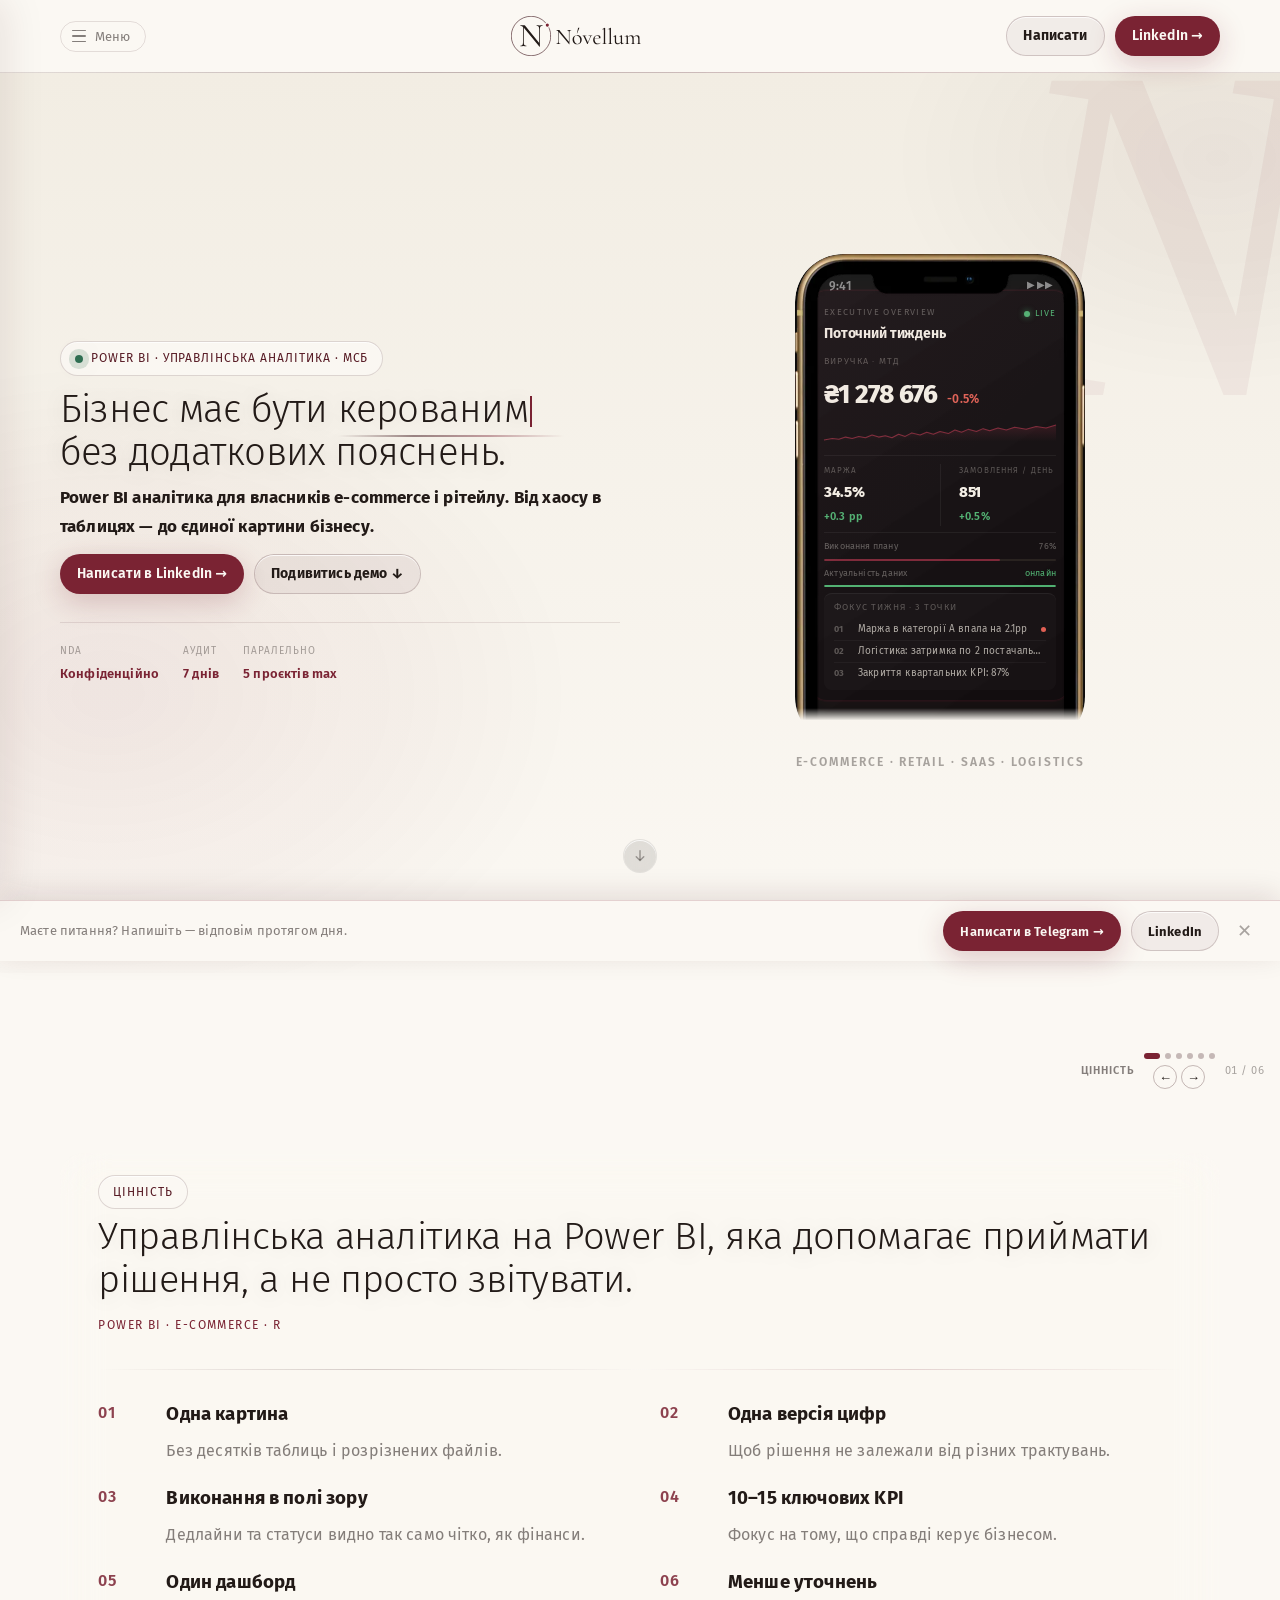
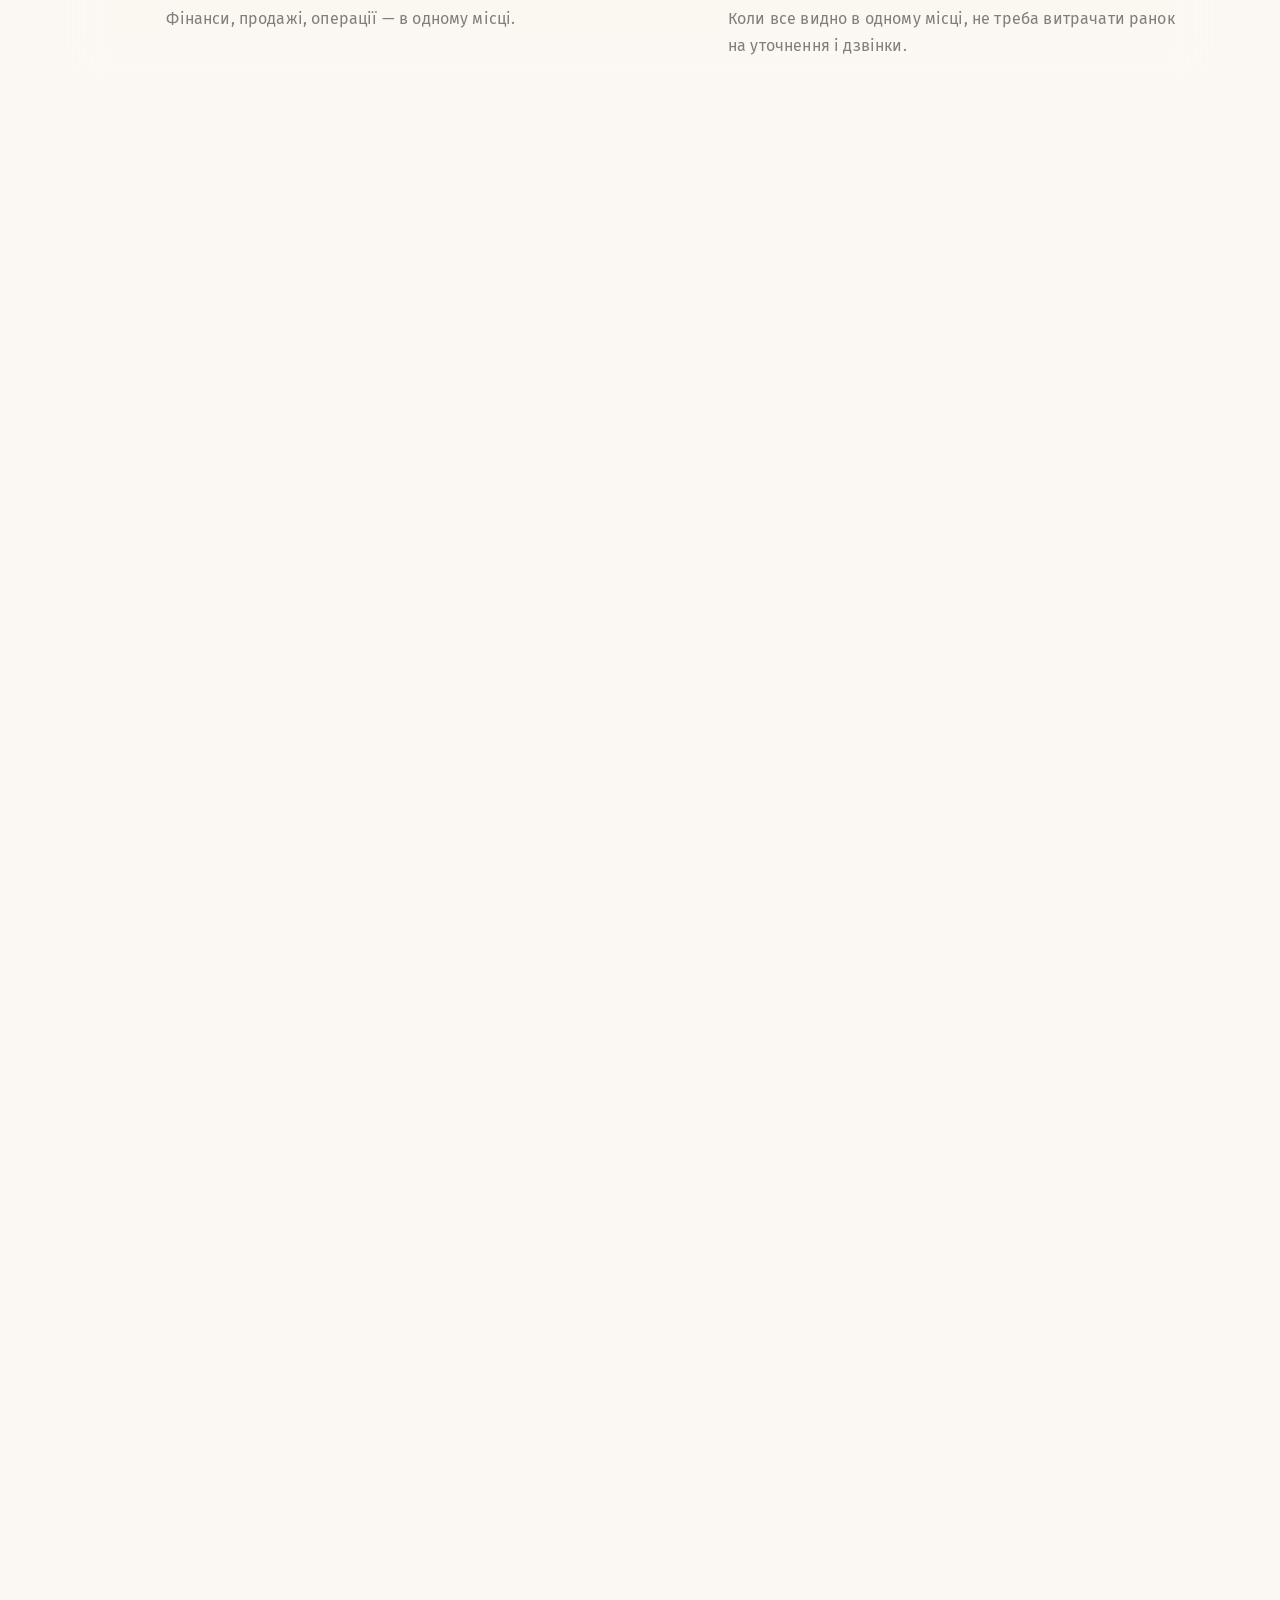
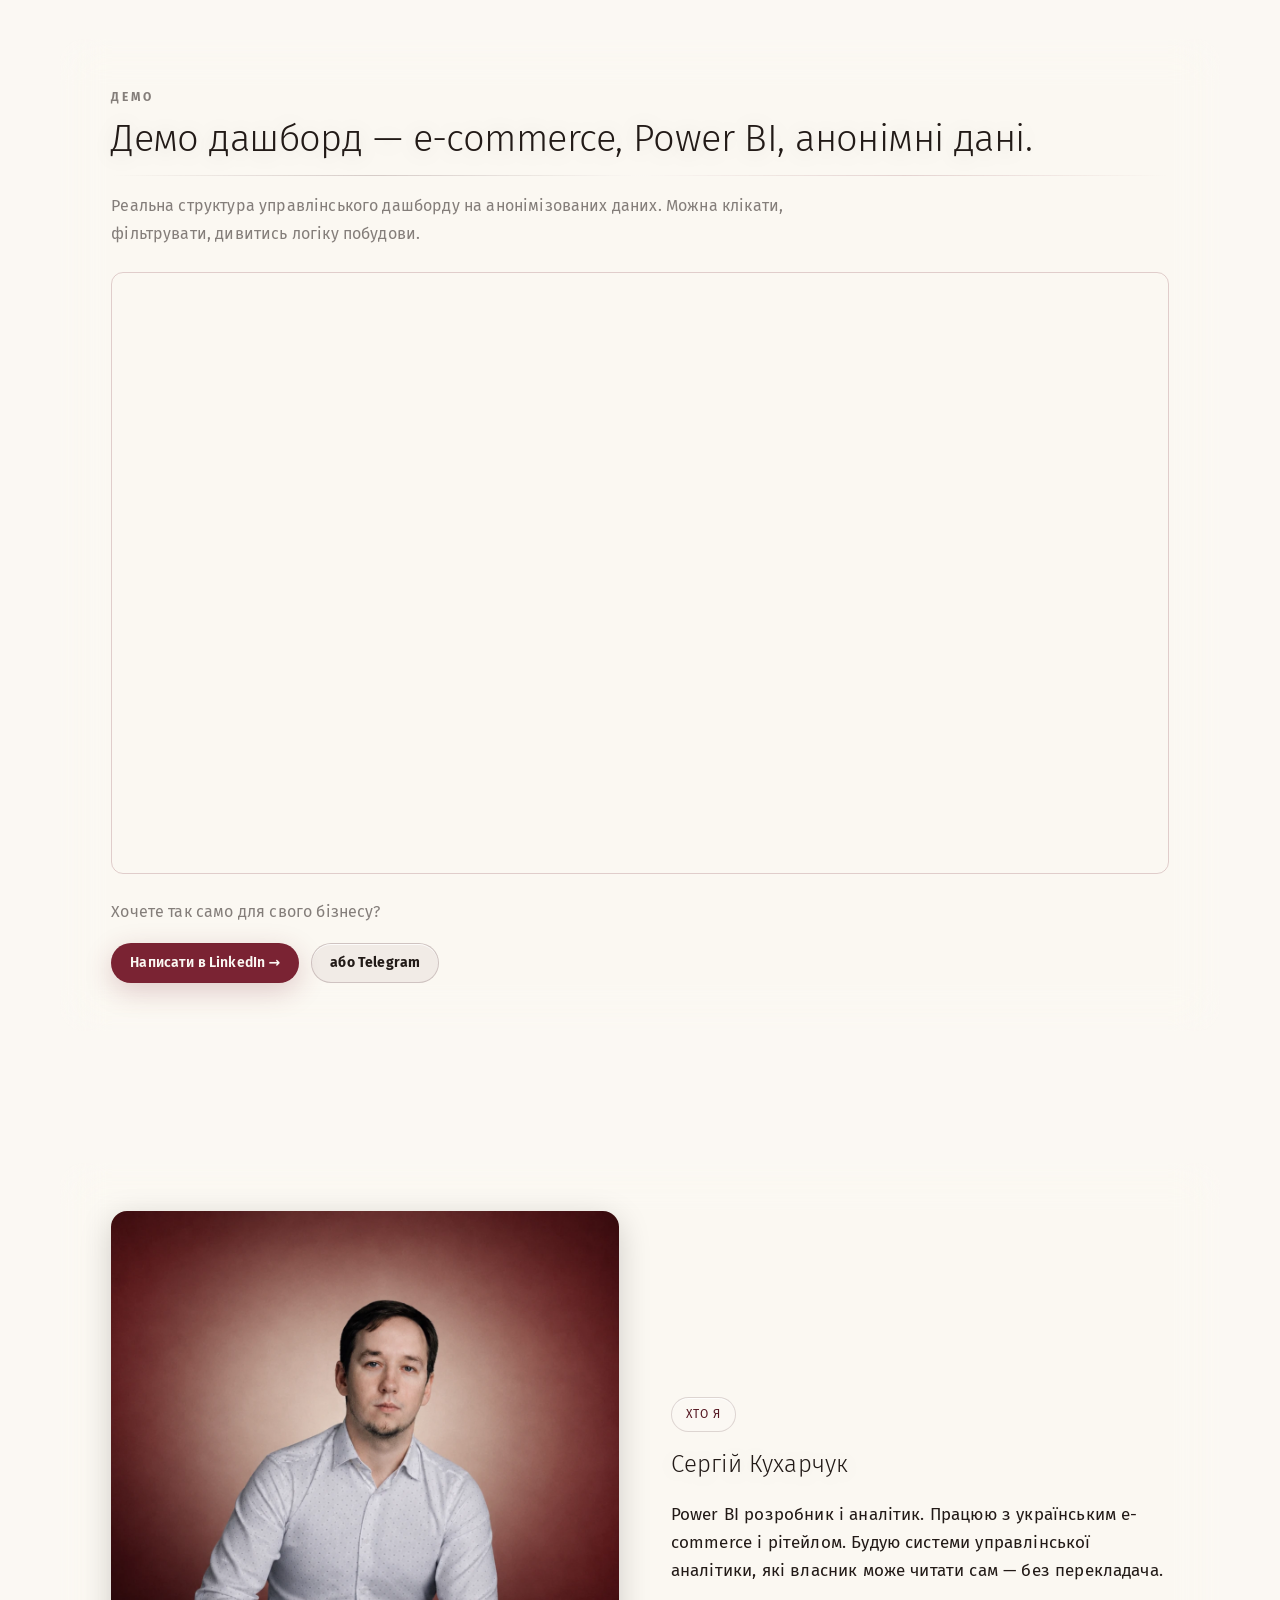
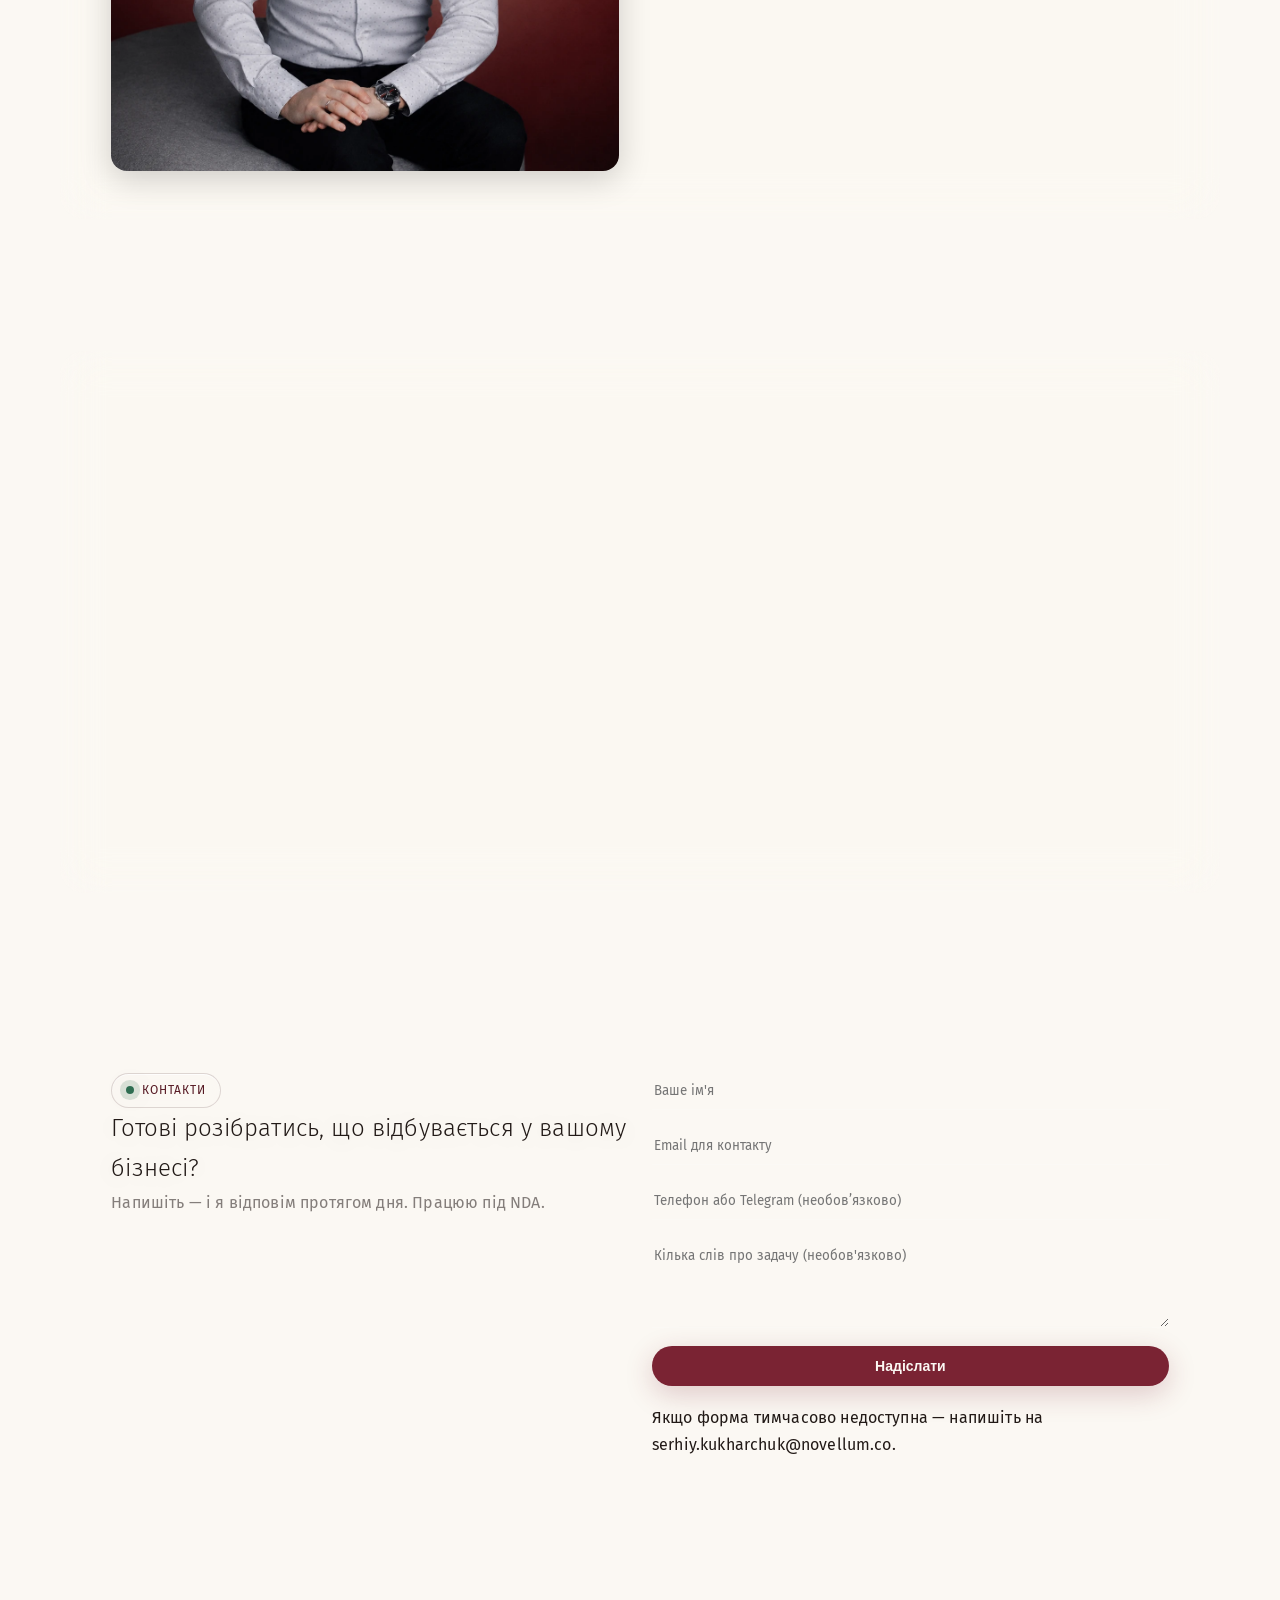
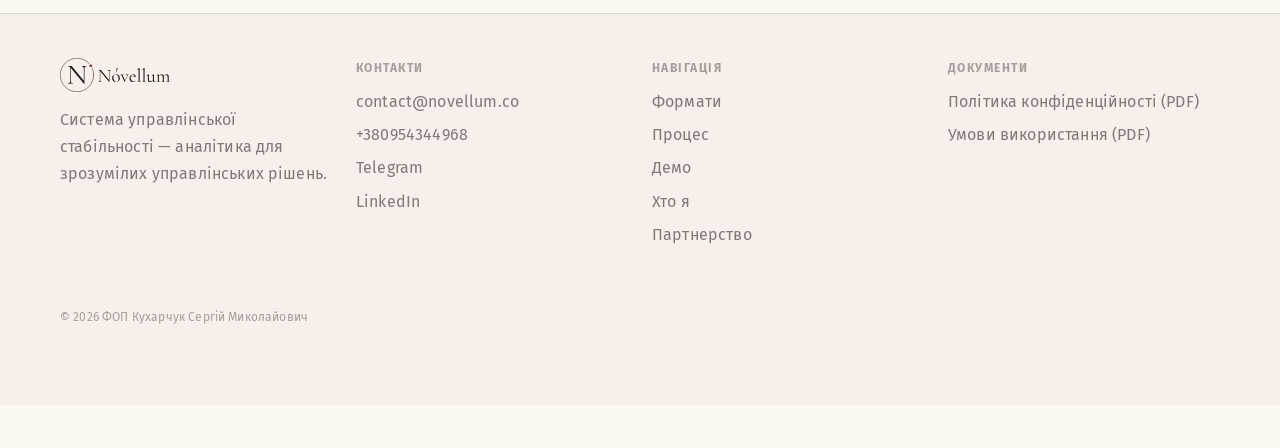
==== index.html @ 582fa17a "Merge main: resolve conflict keeping snap timer restore Co-Authored-By: Claude Sonnet 4.6 <noreply@a" ====
<!doctype html>
<html lang="uk">

<head>
  <meta charset="utf-8" />
  <script>if(location.pathname==='/index.html')location.replace('/');</script>
  <meta name="viewport" content="width=device-width, initial-scale=1" />
  <title>Nóvellum — управлінська аналітика та дашборди Power BI для власників бізнесу</title>
  <meta name="description" content="Будую систему управлінської аналітики на Power BI для власників МСБ: один дашборд, одна версія цифр, аудит за 7 днів і сервісна підтримка. Робота під NDA.">
  <meta name="keywords" content="управлінська аналітика, дашборди Power BI, бізнес-аналітика для власників, фінансова аналітика МСБ, автоматизація звітності, консолідація даних бізнесу, аудит управлінської звітності, Power BI дашборд для бізнесу, аналітика для прийняття рішень, BI для малого та середнього бізнесу">
  <meta name="robots" content="index, follow, max-image-preview:large">
  <link rel="canonical" href="https://novellum.co/">
  <meta name="theme-color" content="#FBF8F3">
  <link rel="preload" href="/assets/fonts/fira-sans-cyrillic-400.woff2" as="font" type="font/woff2" crossorigin>
  <link rel="preload" href="/assets/fonts/fira-sans-latin-400.woff2" as="font" type="font/woff2" crossorigin>
  <link rel="preload" href="/assets/fonts/fira-sans-cyrillic-600.woff2" as="font" type="font/woff2" crossorigin>
  <link rel="preload" href="/assets/fonts/fira-sans-latin-600.woff2" as="font" type="font/woff2" crossorigin>
  <link rel="preload" href="/assets/iphone.webp" as="image" type="image/webp" fetchpriority="high">
  <link rel="stylesheet" href="styles.css">
  <link rel="icon" href="assets/favicon/favicon.ico" media="(prefers-color-scheme: dark)">
  <link rel="icon" type="image/png" sizes="32x32" href="assets/favicon/favicon-32x32.png" media="(prefers-color-scheme: dark)">
  <link rel="apple-touch-icon" href="assets/favicon/apple-touch-icon.png" media="(prefers-color-scheme: dark)">
  <link rel="icon" href="assets/favicon/favicon-green.ico" media="(prefers-color-scheme: light)">
  <link rel="icon" type="image/png" sizes="32x32" href="assets/favicon/favicon-32x32-green.png" media="(prefers-color-scheme: light)">
  <link rel="apple-touch-icon" href="assets/favicon/apple-touch-icon-green.png" media="(prefers-color-scheme: light)">

  <meta property="og:title" content="Nóvellum — Від хаосу в таблицях до єдиної картини бізнесу">
  <meta property="og:description" content="Power BI дашборди для власників e-commerce і рітейлу. Аудит за 7 днів — один дашборд, одна версія цифр. Робота під NDA.">
  <meta property="og:image" content="https://novellum.co/assets/og/og-image.png">
  <meta property="og:image:width" content="1200">
  <meta property="og:image:height" content="630">
  <meta property="og:type" content="website">
  <meta property="og:url" content="https://novellum.co/">
  <meta property="og:site_name" content="Nóvellum">
  <meta property="og:locale" content="uk_UA">
  <meta name="twitter:card" content="summary_large_image">
  <meta name="twitter:title" content="Nóvellum — Від хаосу в таблицях до єдиної картини бізнесу">
  <meta name="twitter:description" content="Power BI дашборди для власників e-commerce і рітейлу. Аудит за 7 днів — один дашборд, одна версія цифр. Робота під NDA.">
  <meta name="twitter:image" content="https://novellum.co/assets/og/og-image.png">

  <script type="application/ld+json">
  {
    "@context": "https://schema.org",
    "@type": "Organization",
    "name": "Nóvellum",
    "url": "https://novellum.co/",
    "logo": "https://novellum.co/assets/logo/novellum-horizontal.svg",
    "image": "https://novellum.co/assets/og/og-image.png",
    "description": "Система управлінської аналітики на Power BI для власників МСБ: один дашборд, одна версія цифр, аудит за 7 днів і сервісна підтримка.",
    "email": "contact@novellum.co",
    "telephone": "+380954344968",
    "areaServed": "UA",
    "knowsAbout": ["Power BI", "управлінська аналітика", "бізнес-аналітика", "дашборди для бізнесу"],
    "founder": {
      "@type": "Person",
      "name": "Сергій Кухарчук",
      "sameAs": ["https://www.linkedin.com/in/serhiy-kukharchuk/"]
    },
    "contactPoint": {
      "@type": "ContactPoint",
      "contactType": "sales",
      "email": "contact@novellum.co",
      "telephone": "+380954344968",
      "availableLanguage": ["uk"]
    },
    "sameAs": [
      "https://www.linkedin.com/in/serhiy-kukharchuk/",
      "https://t.me/serhiy_novellum"
    ]
  }
  </script>
  <script type="application/ld+json">
  {
    "@context": "https://schema.org",
    "@type": "WebSite",
    "name": "Nóvellum",
    "url": "https://novellum.co/"
  }
  </script>
  <script type="application/ld+json">
  {
    "@context": "https://schema.org",
    "@type": "Service",
    "serviceType": "Управлінська аналітика та дашборди Power BI",
    "provider": {
      "@type": "Organization",
      "name": "Nóvellum",
      "url": "https://novellum.co/"
    },
    "areaServed": "UA",
    "audience": {
      "@type": "Audience",
      "audienceType": "Власники малого та середнього бізнесу"
    },
    "description": "Аудит даних за 7 днів, побудова дашборду на Power BI та сервісна підтримка управлінської аналітики."
  }
  </script>
  <script type="application/ld+json">
  {
    "@context": "https://schema.org",
    "@type": "FAQPage",
    "mainEntity": [
      {
        "@type": "Question",
        "name": "Скільки часу займає впровадження?",
        "acceptedAnswer": {
          "@type": "Answer",
          "text": "Залежить від специфіки бізнесу і складності дашборду. Аудит займає 7 днів: визначаю показники, розбираюсь у даних і формую ТЗ. Далі обговорюємо терміни індивідуально."
        }
      },
      {
        "@type": "Question",
        "name": "Які інструменти використовуєте?",
        "acceptedAnswer": {
          "@type": "Answer",
          "text": "Power BI для дашбордів. Підключаюсь до Excel/Sheets, CRM, облікові програми."
        }
      },
      {
        "@type": "Question",
        "name": "Чи потрібно платити за Power BI?",
        "acceptedAnswer": {
          "@type": "Answer",
          "text": "Є кілька варіантів ліцензій — Desktop, Pro, Premium. Підберу оптимальний під ваш сценарій, деталі на офіційній сторінці Microsoft."
        }
      },
      {
        "@type": "Question",
        "name": "Мої дані в безпеці?",
        "acceptedAnswer": {
          "@type": "Answer",
          "text": "NDA підписуємо до початку роботи. Дані не передаються третім особам."
        }
      },
      {
        "@type": "Question",
        "name": "Що якщо немає нормального обліку?",
        "acceptedAnswer": {
          "@type": "Answer",
          "text": "Починаю з аудиту того, що є. Навіть Excel — робоча основа: впорядковую, фіксую логіку і будую дашборд поверх наявних даних."
        }
      },
      {
        "@type": "Question",
        "name": "Що відбувається після здачі дашборду?",
        "acceptedAnswer": {
          "@type": "Answer",
          "text": "Переходжу в режим підтримки: стежу за якістю даних, оновлюю показники, додаю нові зрізи. Живий інструмент, не статичний звіт."
        }
      }
    ]
  }
  </script>

  <link rel="preload" href="animations.css" as="style" onload="this.onload=null;this.rel='stylesheet'">
  <noscript><link rel="stylesheet" href="animations.css"></noscript>
  <!-- Google Tag Manager — REPLACE GTM-M32PB2ML with the real container ID before going live -->
  <script>(function(w,d,s,l,i){w[l]=w[l]||[];w[l].push({'gtm.start':
  new Date().getTime(),event:'gtm.js'});var f=d.getElementsByTagName(s)[0],
  j=d.createElement(s),dl=l!='dataLayer'?'&l='+l:'';j.async=true;j.src=
  'https://www.googletagmanager.com/gtm.js?id='+i+dl;f.parentNode.insertBefore(j,f);
  })(window,document,'script','dataLayer','GTM-M32PB2ML');</script>
  <!-- End Google Tag Manager -->
  <!-- BEGIN PLERDY CODE -->
  <script type="text/javascript" defer data-plerdy_code='1'>
    var _protocol="https:"==document.location.protocol?"https://":"http://";
    _site_hash_code = "9d9e118cd5dfa635baee25aafb95c633",_suid=78066, plerdyScript=document.createElement("script");
    plerdyScript.setAttribute("defer",""),plerdyScript.dataset.plerdymainscript="plerdymainscript",
    plerdyScript.src="https://a.plerdy.com/public/js/click/main.js?v="+Math.random();
    var plerdymainscript=document.querySelector("[data-plerdymainscript='plerdymainscript']");
    plerdymainscript&&plerdymainscript.parentNode.removeChild(plerdymainscript);
    try{document.head.appendChild(plerdyScript)}catch(t){console.log(t,"unable add script tag")}
  </script>
  <!-- END PLERDY CODE -->
</head>

<body>
<!-- Google Tag Manager (noscript) -->
<noscript><iframe src="https://www.googletagmanager.com/ns.html?id=GTM-M32PB2ML"
height="0" width="0" style="display:none;visibility:hidden"></iframe></noscript>
<!-- End Google Tag Manager (noscript) -->

<!-- Sticky Telegram bar -->
<div class="sticky-tg" id="stickyTg">
  <p><span class="stq-main">Маєте питання?</span> <span class="stq-sub">Напишіть — відповім протягом дня.</span></p>
  <div class="sticky-tg-right">
    <a class="button primary sticky-tg-full" href="https://t.me/serhiy_novellum" target="_blank" rel="noopener noreferrer" style="font-size:13px;padding:9px 16px">Написати в Telegram →</a>
    <a class="button secondary sticky-tg-full" href="https://www.linkedin.com/in/serhiy-kukharchuk/" target="_blank" rel="noopener" style="font-size:13px;padding:9px 16px">LinkedIn</a>
    <a class="sticky-tg-icon" href="https://www.linkedin.com/in/serhiy-kukharchuk/" target="_blank" rel="noopener" aria-label="LinkedIn">
      <span class="btn-icon-text" aria-hidden="true">in</span>
    </a>
    <a class="sticky-tg-icon" href="https://t.me/serhiy_novellum" target="_blank" rel="noopener noreferrer" aria-label="Telegram">
      <svg class="tg-svg-icon" aria-hidden="true" viewBox="0 0 24 24" width="20" height="20" fill="none">
        <path d="M21.5 3.5L2.5 11l5.7 2.1L10 20l3.2-4.3 4.8 3.5L21.5 3.5z" stroke="currentColor" stroke-width="1.6" stroke-linejoin="round" fill="currentColor" fill-opacity="0"/>
        <path d="M8.2 13.1L18 7" stroke="currentColor" stroke-width="1.4" stroke-linecap="round"/>
      </svg>
    </a>
    <button class="sticky-tg-close" id="stickyTgClose" aria-label="Закрити">✕</button>
  </div>
</div>

<!-- Exit-intent popup -->
<div class="exit-overlay" id="exitOverlay" role="dialog" aria-modal="true">
  <div class="exit-popup">
    <button class="exit-close" id="exitClose" aria-label="Закрити">✕</button>
    <div class="pill" style="margin-bottom:4px">Почекайте хвилину</div>
    <h3 class="title-accent">Ще не готові до рішення?</h3>
    <p>Напишіть у LinkedIn — розкажіть про свій бізнес. Без зобов'язань.</p>
    <div class="nav-cta" style="flex-wrap:wrap">
      <a class="button primary" href="https://www.linkedin.com/in/serhiy-kukharchuk/" target="_blank" rel="noopener">Написати в LinkedIn</a>
      <button class="button secondary" id="exitContinue">Продовжити перегляд</button>
    </div>
  </div>
</div>

  <header>
    <div class="container nav">
      <!-- Desktop-only hamburger trigger -->
      <button class="desk-ham-trigger" id="deskHamBtn" aria-label="Відкрити навігацію" aria-expanded="false">
        <span class="desk-ham-lines"><span></span><span></span><span></span></span>
        <span class="desk-ham-label">Меню</span>
      </button>

      <a class="logo" href="/">
        <img class="logo-horizontal" src="assets/logo/novellum-horizontal.svg" alt="Nóvellum" width="130" height="40" />
        <img class="logo-mark" src="assets/logo/novellum-mark.svg" alt="Nóvellum" width="40" height="40" />
      </a>

      <nav class="nav-links" aria-label="Навігація">
        <a href="#value">Цінність</a>
        <a href="#formats">Формати</a>
        <a href="#process">Процес</a>
        <a href="#demo">Демо</a>
        <a href="#author">Хто я</a>
        <a href="partners.html">Партнерство</a>
        <a href="#contact">Контакти</a>
      </nav>

      <div class="nav-cta">
        <a class="button secondary button--anim" href="#contact">Написати</a>
        <a class="button primary" href="https://www.linkedin.com/in/serhiy-kukharchuk/" target="_blank" rel="noopener">LinkedIn →</a>
      </div>
      <button class="hamburger" id="hamburgerBtn" aria-label="Відкрити меню" aria-expanded="false">
        <span></span><span></span><span></span>
      </button>
    </div>
  </header>

  <!-- Desktop side nav drawer (desktop only) -->
  <div class="desk-nav-drawer" id="deskNavDrawer" aria-hidden="true" aria-label="Навігація">
    <div class="desk-nav-head">
      <a href="/" class="desk-nav-logo" onclick="document.getElementById('deskNavDrawer').classList.remove('open');document.getElementById('deskNavBackdrop').classList.remove('visible')">
        <img src="assets/logo/novellum-mark.svg" alt="Nóvellum" width="32" height="32" />
      </a>
      <button class="desk-nav-close" id="deskNavClose" aria-label="Закрити меню">✕</button>
    </div>
    <nav class="desk-nav-links">
      <a href="#value">
        <span class="desk-nav-icon" aria-hidden="true"><svg width="15" height="15" viewBox="0 0 15 15" fill="none"><rect x="1" y="8" width="3" height="6" rx=".6" fill="currentColor"/><rect x="6" y="5" width="3" height="9" rx=".6" fill="currentColor"/><rect x="11" y="2" width="3" height="12" rx=".6" fill="currentColor"/></svg></span>
        Цінність
      </a>
      <a href="#formats">
        <span class="desk-nav-icon" aria-hidden="true"><svg width="15" height="15" viewBox="0 0 15 15" fill="none" stroke="currentColor" stroke-width="1.4"><rect x="1.5" y="3.5" width="12" height="8" rx="1.5"/><line x1="1.5" y1="6.5" x2="13.5" y2="6.5"/></svg></span>
        Формати
      </a>
      <a href="#process">
        <span class="desk-nav-icon" aria-hidden="true"><svg width="15" height="15" viewBox="0 0 15 15" fill="none" stroke="currentColor" stroke-width="1.4" stroke-linecap="round"><line x1="2" y1="4" x2="10" y2="4"/><polyline points="7,1.5 10,4 7,6.5"/><line x1="5" y1="11" x2="13" y2="11"/><polyline points="10,8.5 13,11 10,13.5"/></svg></span>
        Процес
      </a>
      <a href="#demo">
        <span class="desk-nav-icon" aria-hidden="true"><svg width="15" height="15" viewBox="0 0 15 15" fill="none" stroke="currentColor" stroke-width="1.4"><circle cx="7.5" cy="7.5" r="5.5"/><polygon points="6,5.5 11,7.5 6,9.5" fill="currentColor" stroke="none"/></svg></span>
        Демо
      </a>
      <a href="#author">
        <span class="desk-nav-icon" aria-hidden="true"><svg width="15" height="15" viewBox="0 0 15 15" fill="none" stroke="currentColor" stroke-width="1.4" stroke-linecap="round"><circle cx="7.5" cy="5.5" r="2.5"/><path d="M2 13.5c0-3.038 2.462-5.5 5.5-5.5s5.5 2.462 5.5 5.5"/></svg></span>
        Хто я
      </a>
      <a href="partners.html">
        <span class="desk-nav-icon" aria-hidden="true"><svg width="15" height="15" viewBox="0 0 15 15" fill="none" stroke="currentColor" stroke-width="1.4"><circle cx="4.5" cy="7.5" r="3.5"/><circle cx="10.5" cy="7.5" r="3.5"/></svg></span>
        Партнерство
      </a>
      <a href="#contact">
        <span class="desk-nav-icon" aria-hidden="true"><svg width="15" height="15" viewBox="0 0 15 15" fill="none" stroke="currentColor" stroke-width="1.4"><rect x="1.5" y="3.5" width="12" height="8" rx="1.5"/><polyline points="1.5,4.5 7.5,9 13.5,4.5"/></svg></span>
        Контакти
      </a>
    </nav>
    <div class="desk-nav-footer">
      <a class="button primary" href="https://www.linkedin.com/in/serhiy-kukharchuk/" target="_blank" rel="noopener">Написати в LinkedIn →</a>
      <a class="button secondary" href="https://t.me/serhiy_novellum" target="_blank" rel="noopener">Telegram</a>
    </div>
  </div>
  <div class="desk-nav-backdrop" id="deskNavBackdrop"></div>

  <nav class="mobile-nav" id="mobileNav" aria-label="Мобільна навігація">
    <button class="mobile-nav-close" id="mobileNavClose" aria-label="Закрити меню">✕</button>
    <a href="#value">Цінність</a>
    <a href="#formats">Формати</a>
    <a href="#process">Процес</a>
    <a href="#demo">Демо</a>
    <a href="#author">Хто я</a>
    <a href="partners.html">Партнерство</a>
    <a href="#contact">Контакти</a>
    <a class="button primary mobile-nav-tg" href="https://www.linkedin.com/in/serhiy-kukharchuk/" target="_blank" rel="noopener noreferrer">Написати в LinkedIn</a>
  </nav>

  <main>
    <section class="hero" id="top">
      <div class="hero-deco-n" aria-hidden="true">N</div>
      <div class="container hero-grid">
        <div class="hero-content" style="position:relative;z-index:1">
          <div class="pill"><span class="dot"></span>Power BI · Управлінська аналітика · МСБ</div>

          <h1 class="title-accent">
            Бізнес має бути <span class="tw-wrap"><span class="accent-word typewriter-word">зрозумілим</span><span class="tw-cursor" aria-hidden="true"></span></span><br> без додаткових пояснень.
          </h1>

          <div class="hero-subtitle">
            Power BI аналітика для власників e-commerce і рітейлу. Від хаосу в таблицях — до єдиної картини бізнесу.
          </div>

          <div class="nav-cta hero-cta">
            <a class="button primary hero-btn-linkedin" href="https://www.linkedin.com/in/serhiy-kukharchuk/" target="_blank" rel="noopener">
              <span class="btn-label">Написати в LinkedIn →</span>
            </a>
            <a class="button secondary button--anim" href="#demo">Подивитись демо ↓</a>
          </div>

          <div class="hero-trust-strip">
            <div class="hero-trust-item"><span>NDA</span><span>Конфіденційно</span></div>
            <div class="hero-trust-item"><span>Аудит</span><span>7 днів</span></div>
            <div class="hero-trust-item"><span>Паралельно</span><span>5 проєктів max</span></div>
          </div>
        </div>

        <div class="hero-visual" style="position:relative;z-index:1">
          <div class="phone-v-wrap">
            <div class="phone-v-frame">
              <img class="phone-v-shell" src="/assets/iphone.webp" alt="" fetchpriority="high" width="580" height="984" />
              <div class="phone-v-statusbar"><span>9:41</span><span style="display:flex;gap:4px;align-items:center;font-size:10px">▶ ▶▶</span></div>
              <!-- mobile-only: notification cards inside phone -->
              <div class="notif-shade" aria-hidden="true">
                <div class="notif-card">
                  <span class="notif-icon">📊</span>
                  <div>
                    <div class="notif-title">Виручка ↑ +12.4%</div>
                    <div class="notif-sub">₴1&nbsp;284&nbsp;560 · від плану</div>
                  </div>
                </div>
                <div class="notif-card">
                  <span class="notif-icon">✅</span>
                  <div>
                    <div class="notif-title">План перевиконано</div>
                    <div class="notif-sub">+4% цього тижня</div>
                  </div>
                </div>
                <div class="notif-card notif-card--warn">
                  <span class="notif-icon">⚠️</span>
                  <div>
                    <div class="notif-title">Маржа знизилась</div>
                    <div class="notif-sub">−1.2 pp · потребує уваги</div>
                  </div>
                </div>
              </div>
          <div class="live-dash" aria-label="Live dashboard preview">
            <div class="live-dash-header">
              <div>
                <div class="live-dash-eyebrow">Executive overview</div>
                <div class="live-dash-subtitle">Поточний тиждень</div>
              </div>
              <div class="live-live-badge"><span class="live-dot"></span>LIVE</div>
            </div>

            <div class="live-rev-label">ВИРУЧКА · МТД</div>
            <div class="live-rev-row">
              <div class="live-rev-val" id="dash-revenue">₴1&nbsp;284&nbsp;560</div>
              <div class="live-rev-delta" id="dash-rev-delta">+12.4%</div>
            </div>
            <svg class="live-sparkline" viewBox="0 0 280 34" preserveAspectRatio="none" fill="none" aria-hidden="true">
              <defs>
                <linearGradient id="spark-grad" x1="0" y1="0" x2="0" y2="1">
                  <stop offset="0%" stop-color="#7A2333" stop-opacity=".3"/>
                  <stop offset="100%" stop-color="#7A2333" stop-opacity="0"/>
                </linearGradient>
              </defs>
              <path d="M0 24 L10 22 L18 23 L26 20 L34 22 L42 19 L50 21 L58 17 L66 20 L74 18 L82 21 L90 16 L98 19 L106 14 L116 17 L124 13 L132 16 L140 12 L150 15 L158 10 L166 13 L174 9 L184 12 L192 8 L200 11 L210 7 L220 10 L230 6 L244 9 L256 5 L268 7 L280 3" stroke="#7A2333" stroke-width="1.5" fill="none" stroke-linejoin="round"/>
              <path d="M0 24 L10 22 L18 23 L26 20 L34 22 L42 19 L50 21 L58 17 L66 20 L74 18 L82 21 L90 16 L98 19 L106 14 L116 17 L124 13 L132 16 L140 12 L150 15 L158 10 L166 13 L174 9 L184 12 L192 8 L200 11 L210 7 L220 10 L230 6 L244 9 L256 5 L268 7 L280 3 L280 26 L0 26 Z" fill="url(#spark-grad)"/>
            </svg>

            <div class="live-metrics-row">
              <div class="live-metric-col">
                <div class="live-metric-label">МАРЖА</div>
                <div class="live-metric-val" id="dash-margin">34.2%</div>
                <div class="live-metric-delta live-delta-pos" id="dash-margin-delta">+1.2 pp</div>
              </div>
              <div class="live-metric-col">
                <div class="live-metric-label">ЗАМОВЛЕННЯ / ДЕНЬ</div>
                <div class="live-metric-val" id="dash-orders">847</div>
                <div class="live-metric-delta live-delta-neg" id="dash-orders-delta">−3.1%</div>
              </div>
            </div>

            <div class="live-bars">
              <div class="live-bar-row">
                <div class="live-bar-row-labels">
                  <span>Виконання плану</span>
                  <span id="dash-plan-pct">76%</span>
                </div>
                <div class="live-bar-track"><div class="live-bar-fill" id="dash-plan-bar" style="width:76%"></div></div>
              </div>
              <div class="live-bar-row">
                <div class="live-bar-row-labels">
                  <span>Актуальність даних</span>
                  <span style="color:#4caf6e">онлайн</span>
                </div>
                <div class="live-bar-track"><div class="live-bar-fill" style="width:100%;background:#4caf6e"></div></div>
              </div>
            </div>

            <div class="live-focus">
              <div class="live-focus-header">ФОКУС ТИЖНЯ · 3 ТОЧКИ</div>
              <div class="live-focus-item">
                <span class="live-focus-num">01</span>
                <span>Маржа в категорії A впала на 2.1pp</span>
                <span class="live-focus-alert"></span>
              </div>
              <div class="live-focus-item">
                <span class="live-focus-num">02</span>
                <span>Логістика: затримка по 2 постачальниках</span>
              </div>
              <div class="live-focus-item">
                <span class="live-focus-num">03</span>
                <span>Закриття квартальних KPI: 87%</span>
              </div>
            </div>
          </div>
            </div><!-- /phone-v-frame -->
            <div class="phone-v-fade"></div>
          </div><!-- /phone-v-wrap -->

          <div class="hero-industries reveal" aria-hidden="false">E-COMMERCE · RETAIL · SAAS · LOGISTICS</div>
        </div>
      </div>

      <a class="hero-scroll" href="#hscrollOuter" aria-label="Прокрутити нижче">
        <svg width="18" height="18" viewBox="0 0 24 24" fill="none" aria-hidden="true">
          <path d="M12 5v12" stroke="currentColor" stroke-width="2" stroke-linecap="round"/>
          <path d="M7 13l5 5 5-5" stroke="currentColor" stroke-width="2" stroke-linecap="round" stroke-linejoin="round"/>
        </svg>
      </a>
    </section>

    <!-- СЕКЦІЯ: Для кого це — додано -->
    <!-- ═══ Horizontal scroll chapter (desktop) · vertical snap (mobile) ═══ -->
    <div class="hscroll-outer" id="hscrollOuter">
      <div class="hscroll-sticky" id="hscrollSticky">

        <div class="hscroll-ui" aria-hidden="true">
          <div class="hscroll-row-top">
            <span class="hscroll-label" id="hscrollLabel">Цінність</span>
            <div class="hscroll-dots-col">
              <div class="hscroll-dots" id="hscrollDots"></div>
              <div class="hscroll-arrows">
                <button class="hscroll-arrow" id="hscrollPrev" aria-label="Попередня секція">←</button>
                <button class="hscroll-arrow" id="hscrollNext" aria-label="Наступна секція">→</button>
              </div>
            </div>
            <span class="hscroll-counter"><span id="hscrollCurr">01</span> / <span id="hscrollTot">08</span></span>
          </div>
        </div>
        <div class="hscroll-progress"><div class="hscroll-progress-fill" id="hscrollFill"></div></div>
        <div class="hscroll-hint" id="hscrollHint">scroll →</div>

        <div class="hscroll-track" id="hscrollTrack">

          <div class="hscroll-slide" id="hslide-value">
            <section id="value" class="divider">
              <div class="container glass-panel">
        <div class="section-title reveal">
          <div>
            <div class="pill">Цінність</div>
            <h2 class="title-accent">Управлінська аналітика на Power BI, яка допомагає приймати рішення, а не просто звітувати.</h2>
            <p class="section-typewriter" data-typewriter='["Power BI · E-commerce · Retail", "Sheets · PostgreSQL · 1С · CRM", "Будь-яке джерело даних"]'>Power BI · E-commerce · Retail</p>

            <div class="icon-badges" aria-label="Фокус напрямів">
              <div class="icon-pill" title="Фінанси" aria-label="Фінанси"><span>₴</span></div>
              <div class="icon-pill" title="Операції" aria-label="Операції"><span>⚙</span></div>
              <div class="icon-pill" title="Ризики" aria-label="Ризики"><span>!</span></div>
            </div>
          </div>

          <p>Збираю дані так, щоб картина бізнесу була зрозуміла з першого погляду — без підготовки і пояснень.</p>
        </div>

        <div class="narrative-list" style="margin-top:8px">
          <div class="narrative-item reveal">
            <span class="narrative-num">01</span>
            <div>
              <h3>Одна картина</h3>
              <p>Без десятків таблиць і розрізнених файлів.</p>
            </div>
          </div>
          <div class="narrative-item reveal">
            <span class="narrative-num">02</span>
            <div>
              <h3>Одна версія цифр</h3>
              <p>Щоб рішення не залежали від різних трактувань.</p>
            </div>
          </div>
          <div class="narrative-item reveal">
            <span class="narrative-num">03</span>
            <div>
              <h3>Виконання в полі зору</h3>
              <p>Дедлайни та статуси видно так само чітко, як фінанси.</p>
            </div>
          </div>
          <div class="narrative-item reveal">
            <span class="narrative-num">04</span>
            <div>
              <h3>10–15 ключових KPI</h3>
              <p>Фокус на тому, що справді керує бізнесом.</p>
            </div>
          </div>
          <div class="narrative-item reveal">
            <span class="narrative-num">05</span>
            <div>
              <h3>Один дашборд</h3>
              <p>Фінанси, продажі, операції — в одному місці.</p>
            </div>
          </div>
          <div class="narrative-item reveal" style="border-bottom:none">
            <span class="narrative-num">06</span>
            <div>
              <h3>Менше уточнень</h3>
              <p>Коли все видно в одному місці, не треба витрачати ранок на уточнення і дзвінки.</p>
            </div>
          </div>
        </div>
      </div>
    </section>

          </div><!-- /hslide-value -->

          <div class="hscroll-slide" id="hslide-for-whom">
            <section id="for-whom" class="divider">
              <div class="container glass-panel">
                <p class="section-eyebrow reveal">Мій клієнт</p>
                <h2 class="title-accent reveal">Впізнаєте себе?</h2>
                <div class="for-whom-content reveal">
                  <p>
                    Є 1С або ERP, є Excel, є CRM. Але немає системи яка показує
                    реальну картину вчасно. Маржа по категоріях невідома. План
                    порівнюють з фактом в кінці місяця. Цифри в різних відділів різні.
                    Понеділок починається з дзвінків і уточнень.
                  </p>
                </div>
                <div class="snapshot-grid reveal" style="margin-top:28px;grid-template-columns:repeat(3,1fr)">
                  <div class="snap-card">
                    <b>Не зрозуміло які KPI важливі</b>
                    <div class="accent"><i></i>вимірюють все підряд</div>
                    <small>Немає розуміння які показники справді керують бізнесом.</small>
                  </div>
                  <div class="snap-card">
                    <b>Облік хаотичний</b>
                    <div class="accent"><i></i>зведення займає дні</div>
                    <small>Дані в різних місцях — Excel, CRM, 1С, чати.</small>
                  </div>
                  <div class="snap-card">
                    <b>Немає часу розбиратись</b>
                    <div class="accent"><i></i>аналітика відкладається</div>
                    <small>Все горить. Кращі часи не настають.</small>
                  </div>
                  <div class="snap-card">
                    <b>Фрілансер зробив і зник</b>
                    <div class="accent"><i></i>дашборд застарів</div>
                    <small>Ніхто не підтримує — використовувати страшно.</small>
                  </div>
                  <div class="snap-card">
                    <b>IT і бізнес говорять різними мовами</b>
                    <div class="accent"><i></i>задачу важко сформулювати</div>
                    <small>IT не розуміє бізнес-логіку. Бізнес не може описати технічно.</small>
                  </div>
                  <div class="snap-card">
                    <b>Страх що не будуть використовувати</b>
                    <div class="accent"><i></i>гроші витрачені даремно</div>
                    <small>Зроблять — а команда повернеться до Excel.</small>
                  </div>
                </div>
              </div>
            </section>
          </div>


          <div class="hscroll-slide" id="hslide-social-proof">
    <section id="social-proof" class="divider">
      <div class="container glass-panel">
        <div class="card lift reveal" style="max-width:800px;margin:0 auto;padding:36px 48px">
          <div style="display:flex;align-items:center;gap:12px;margin-bottom:20px;flex-wrap:wrap">
            <div class="pill">Анонімний кейс</div>
            <span style="font-size:12px;color:var(--text-soft);letter-spacing:.04em">E-commerce · товари для дому · NDA</span>
          </div>
          <p style="font-size:1.05rem;line-height:1.75;color:var(--text)">
            Фінанси, продажі і склад велись в різних таблицях. Повну картину бізнесу тримав у голові тільки власник — команда щотижня зверталась до нього за цифрами.
          </p>
          <p style="margin-top:12px;color:var(--text-muted);font-size:.95rem;line-height:1.7">
            Побудував єдиний дашборд на Power BI з автоматичним оновленням даних з усіх джерел. Тепер картина бізнесу — у дашборді, а не в голові.
          </p>
          <div class="case-results" style="margin-top:24px;display:grid;grid-template-columns:repeat(3,1fr);gap:16px">
            <div class="case-result-item">
              <div class="case-result-num">01</div>
              <div class="case-result-title">Менше дзвінків</div>
              <p class="case-result-desc">З 8–10 запитань на тиждень до 1–2. Команда знайшла де шукати — без власника.</p>
              <p class="case-result-desc-short">Команда шукає самостійно</p>
            </div>
            <div class="case-result-item">
              <div class="case-result-num">02</div>
              <div class="case-result-title">Менше вузьких місць</div>
              <p class="case-result-desc">Картина бізнесу перестала жити в голові однієї людини — вона в дашборді.</p>
              <p class="case-result-desc-short">Картина бізнесу в дашборді</p>
            </div>
            <div class="case-result-item">
              <div class="case-result-num">03</div>
              <div class="case-result-title">Менше очікувань</div>
              <p class="case-result-desc">Рішення про закупівлю приймається в день запиту, а не в кінці тижня.</p>
              <p class="case-result-desc-short">Рішення приймаються день у день</p>
            </div>
          </div>
          <div class="case-cta-row" style="margin-top:26px;display:flex;align-items:center;gap:16px;flex-wrap:wrap">
            <a class="button primary case-cta-btn" href="https://www.linkedin.com/in/serhiy-kukharchuk/" target="_blank" rel="noopener">Написати в LinkedIn →</a>
            <a class="button secondary case-cta-btn" href="https://t.me/serhiy_novellum" target="_blank" rel="noopener noreferrer">або Telegram</a>
            <span style="font-size:12px;color:var(--text-soft)">Працюю під NDA · всі деталі в розмові</span>
          </div>
        </div>
      </div>
    </section>

          </div><!-- /hslide-social-proof -->

          <div class="hscroll-slide" id="hslide-formats">
    <section id="formats" class="divider">
      <div class="container glass-panel">
        <div class="section-title reveal">
          <div>
            <div class="pill">Формати</div>
            <h2 class="title-accent">Починаю з аудиту. Далі — підтримка системи.</h2>
            <p class="section-typewriter" data-typewriter='["Start: аудит і перший дашборд", "Ongoing: підтримка в актуальному стані", "NDA · max 5 проєктів одночасно"]'>Start: аудит і перший дашборд</p>
          </div>
          <p>Спочатку розбираюсь у вашому бізнесі і будую дашборд. Далі підтримую його в актуальному стані.</p>
        </div>

        <div class="formats-swipe-wrap">
        <div class="pricing-grid">
          <div class="pricing-card lift reveal">
            <span class="format-badge brass">Start</span>
            <h3>Запуск системи управлінської аналітики</h3>
            <div class="price">$<span class="countup" data-target="2000">2 000</span></div>

            <div class="format-track">
              <span>Start</span>
              <div class="track" style="--fill:22%" aria-hidden="true"></div>
              <span>Run</span>
            </div>

            <ul>
              <li><span class="status-icon">✓</span>Визначаю ключові показники</li>
              <li><span class="status-icon">✓</span>Формую управлінський дашборд на Power BI під ваш бізнес</li>
              <li><span class="status-icon">✓</span>Фіксую правила роботи з виконанням</li>
            </ul>
            <p style="margin-top:16px;padding:12px 14px;background:var(--brand-soft);border-left:3px solid var(--brass);border-radius:8px;font-size:.88rem;color:var(--text)">
              Аудит завершено, показники погоджені — дашборд у розробці.
            </p>
          </div>

          <div class="pricing-card lift reveal">
            <span class="format-badge">Ongoing</span>
            <h3>Система управлінської стабільності</h3>
            <div class="price">$<span class="countup" data-target="1500">1 500</span> / місяць</div>

            <div class="format-track">
              <span>Start</span>
              <div class="track" style="--fill:82%" aria-hidden="true"></div>
              <span>Run</span>
            </div>

            <ul>
              <li><span class="status-icon">✓</span>Оновлення даних за погодженим графіком</li>
              <li><span class="status-icon">✓</span>Верифікація ключових показників</li>
              <li><span class="status-icon">✓</span>План змін через backlog</li>
            </ul>
            <p style="margin-top:16px;padding:12px 14px;background:var(--brand-soft);border-left:3px solid var(--brass);border-radius:8px;font-size:.88rem;color:var(--text)">
              Щотижня ви отримуєте актуальну картину. Ручна робота — на моєму боці.
            </p>
          </div>
        </div>
        </div><!-- /formats-swipe-wrap -->
        <div class="formats-swipe-dots" aria-hidden="true"><i></i><i></i></div>

        <div class="urgency-strip reveal">
          <div class="urgency-dot"></div>
          <p>Паралельно веду не більше 5 проєктів — щоб зберегти якість і увагу до кожного клієнта. <a href="#contact" class="inline-cta">Уточнити наявність →</a></p>
        </div>
      </div>
    </section>

          </div><!-- /hslide-formats -->

          <div class="hscroll-slide" id="hslide-calculator">
    <!-- ЛОГІКА ЦІНИ — додано перед калькулятором -->
    <div style="padding:0 0 8px">
      <div class="container">
        <p class="reveal" style="max-width:680px;font-size:15px;line-height:1.75;color:var(--text-muted);padding:24px 0 0">
          Власник бізнесу з оборотом $115K/міс приймає рішення із запізненням —
          коли дані збираються вручну і картина з'являється в кінці місяця.
          Запізніле рішення по маржі, залишках або cash flow може коштувати
          <strong style="color:var(--text)">$2 000–3 500/міс</strong> прихованих втрат.
          Ongoing Nóvellum — від $1 500/міс. Система окупається якщо виправляє
          хоча б одне відхилення на місяць.
        </p>
      </div>
    </div>

    <section id="calculator" class="divider">
      <div class="container glass-panel">
        <div class="section-title reveal">
          <div>
            <div class="pill">Калькулятор</div>
            <h2 class="title-accent">Скільки коштують ручні звірки?</h2>
          </div>
        </div>

        <div class="calc-grid">
          <div class="calc-col">
            <div class="calc-box reveal">
              <div class="calc-field">
                <label>Годин на тиждень <span class="range-val" data-for="calcHours" data-unit=" год">3 год</span></label>
                <input type="range" id="calcHours" min="1" max="20" value="3" />
              </div>
              <div class="calc-field">
                <label>Ставка години власника <span class="range-val" data-for="calcRate" data-unit=" $/год">50 $/год</span></label>
                <input type="range" id="calcRate" min="5" max="150" value="50" step="5" />
              </div>
            </div>
            <p class="calc-hint" id="calcHintFirst">Введіть параметри — побачите, у скільки обходяться ручні процеси щомісяця.</p>
          </div>

          <div class="calc-col">
            <div class="calc-box reveal">
              <div style="font-size:11px;letter-spacing:.09em;text-transform:uppercase;color:var(--text-soft);margin-bottom:10px">Приховані витрати часу / місяць</div>
              <div class="calc-result-box">
                <div class="calc-result-num" id="calcResult">$600</div>
                <div class="calc-result-sub">≈ <span id="calcResultHours">12</span> год ручної роботи на місяць</div>
              </div>
              <div style="display:grid;grid-template-columns:1fr 1fr;gap:10px;margin-top:14px">
                <div style="background:rgba(61,107,92,.12);border:1px solid rgba(61,107,92,.3);border-radius:12px;padding:12px 14px">
                  <div style="font-size:10px;letter-spacing:.08em;text-transform:uppercase;color:var(--text-soft);margin-bottom:4px">Інвестиція (Start)</div>
                  <div style="font-size:20px;font-weight:800;color:#6ab89a;letter-spacing:-.02em">$2&#8239;000</div>
                </div>
                <div style="background:rgba(122,35,51,.06);border:1px solid var(--border);border-radius:12px;padding:12px 14px">
                  <div style="font-size:10px;letter-spacing:.08em;text-transform:uppercase;color:var(--text-soft);margin-bottom:4px">Окупність</div>
                  <div style="font-size:20px;font-weight:800;color:var(--bronze);letter-spacing:-.02em" id="calcRoi">3.3 <span style="font-size:12px;font-weight:400">міс</span></div>
                </div>
              </div>
              <a id="calcDetailsBtn" class="button primary button--anim" href="#contact" style="width:100%;justify-content:center;margin-top:18px">Запитати деталі</a>
            </div>
            <p class="calc-hint">Start — $2 000. Коли приховані витрати часу вищі — система окупається швидше.</p>
          </div>
        </div>
      </div>
    </section>

          </div><!-- /hslide-calculator -->


          <div class="hscroll-slide" id="hslide-process">
    <section id="process" class="divider">
      <div class="container glass-panel">
        <div class="section-title reveal">
          <div>
            <div class="pill">Процес</div>
            <h2 class="title-accent">Як це працює — і що ви отримуєте</h2>
          </div>
          <p>За перший тиждень проводжу аудит: визначаю показники, розбираюсь у даних і фіксую правила роботи.</p>
        </div>

        <div class="process-timeline">
          <div class="process-step reveal">
            <span>День 1–2</span>
            <h3>Ключові показники</h3>
            <p>Визначаю, що саме потрібно бачити для прийняття рішень.</p>
          </div>
          <div class="process-step reveal">
            <span>День 3–5</span>
            <h3>Аудит даних</h3>
            <p>Розбираюсь у джерелах, перевіряю логіку і якість даних.</p>
          </div>
          <div class="process-step reveal">
            <span>День 6–7</span>
            <h3>Правила роботи</h3>
            <p>Фіксую, хто що оновлює і як вносяться зміни.</p>
          </div>
        </div>

        <p class="terms" style="margin-top:16px;">NDA і межі відповідальності підписуємо до початку роботи.</p>

        <div class="process-divider reveal" style="margin-top:40px;display:flex;align-items:center;gap:16px;">
          <div style="flex:1;height:1px;background:var(--border)"></div>
          <span style="font-size:.8rem;font-weight:600;color:var(--text-muted);white-space:nowrap;letter-spacing:.04em;text-transform:uppercase">Що ви отримуєте, працюючи зі мною</span>
          <div style="flex:1;height:1px;background:var(--border)"></div>
        </div>

        <div class="deliverables-grid" style="margin-top:32px;">
          <div class="deliverable-item reveal">
            <div class="del-icon">📊</div>
            <div>
              <strong>Дашборд Power BI</strong>
              <p>Один екран з 10–15 KPI під ваш бізнес. Актуальний щотижня без вашої участі.</p>
            </div>
          </div>
          <div class="deliverable-item reveal">
            <div class="del-icon">📋</div>
            <div>
              <strong>Перелік KPI</strong>
              <p>Узгоджений список показників з формулами та джерелами — зафіксовано документально.</p>
            </div>
          </div>
          <div class="deliverable-item reveal">
            <div class="del-icon">📖</div>
            <div>
              <strong>Зрозуміла документація</strong>
              <p>Опис логіки розрахунків і правил оновлення, яким може скористатись будь-хто з команди.</p>
            </div>
          </div>
          <div class="deliverable-item reveal">
            <div class="del-icon">🗂</div>
            <div>
              <strong>Backlog змін</strong>
              <p>Прозора черга доопрацювань — видно, що в роботі, що заплановано, що зроблено.</p>
            </div>
          </div>
        </div>

        <div style="margin-top:32px;text-align:center;display:flex;gap:12px;flex-wrap:wrap;justify-content:center">
          <a class="button primary" href="https://www.linkedin.com/in/serhiy-kukharchuk/" target="_blank" rel="noopener">Написати в LinkedIn →</a>
          <a class="button secondary" href="https://t.me/serhiy_novellum" target="_blank" rel="noopener noreferrer">або Telegram</a>
        </div>
      </div>
    </section>

          </div><!-- /hslide-process -->

          <!-- Mobile-only: Results slide (desktop shows them inside #hslide-process above) -->
          <div class="hscroll-slide mob-only-slide" id="hslide-results">
    <section class="divider">
      <div class="container glass-panel">
        <div class="section-title reveal">
          <div>
            <div class="pill">Результат</div>
            <h2 class="title-accent">Що ви отримуєте, працюючи зі мною</h2>
          </div>
        </div>

        <div class="deliverables-grid" style="margin-top:20px;">
          <div class="deliverable-item reveal">
            <div class="del-icon">📊</div>
            <div>
              <strong>Дашборд Power BI</strong>
              <p>Один екран з 10–15 KPI під ваш бізнес. Актуальний щотижня без вашої участі.</p>
            </div>
          </div>
          <div class="deliverable-item reveal">
            <div class="del-icon">📋</div>
            <div>
              <strong>Перелік KPI</strong>
              <p>Узгоджений список показників з формулами та джерелами — зафіксовано документально.</p>
            </div>
          </div>
          <div class="deliverable-item reveal">
            <div class="del-icon">📖</div>
            <div>
              <strong>Зрозуміла документація</strong>
              <p>Опис логіки розрахунків і правил оновлення, яким може скористатись будь-хто з команди.</p>
            </div>
          </div>
          <div class="deliverable-item reveal">
            <div class="del-icon">🗂</div>
            <div>
              <strong>Backlog змін</strong>
              <p>Прозора черга доопрацювань — видно, що в роботі, що заплановано, що зроблено.</p>
            </div>
          </div>
        </div>

        <div style="margin-top:24px;text-align:center;display:flex;gap:12px;flex-wrap:wrap;justify-content:center">
          <a class="button primary" href="https://www.linkedin.com/in/serhiy-kukharchuk/" target="_blank" rel="noopener">Написати в LinkedIn →</a>
          <a class="button secondary" href="https://t.me/serhiy_novellum" target="_blank" rel="noopener noreferrer">або Telegram</a>
        </div>
      </div>
    </section>
          </div><!-- /hslide-results -->

        </div><!-- /hscroll-track -->
      </div><!-- /hscroll-sticky -->
    </div><!-- /hscroll-outer -->

    <!-- СЕКЦІЯ: Демо дашборд — додано -->
    <section id="demo" class="divider">
      <div class="container glass-panel">
        <div class="section-title reveal">
          <div>
            <p class="section-eyebrow">Демо</p>
            <h2 class="title-accent">Демо дашборд — e-commerce, Power BI, анонімні дані.</h2>
          </div>
        </div>
        <p class="reveal" style="color:var(--text-muted);max-width:680px;line-height:1.75;margin-bottom:24px">
          Реальна структура управлінського дашборду на анонімізованих даних.
          Можна клікати, фільтрувати, дивитись логіку побудови.
        </p>
        <!-- phone 3d demo — вимкнено
        <div class="phone-3d-outer" id="phone3dDemo">
          <div class="phone-3d-scene">
            <div class="phone-3d-body">
              <div class="phone-3d-side-btn t1"></div>
              <div class="phone-3d-side-btn t2"></div>
              <div class="phone-3d-vol-btn"></div>
              <div class="phone-3d-screen">
                <div class="p3d-status">
                  <span>9:41</span>
                  <span>▶ ▶▶</span>
                </div>
                <div class="p3d-content">
                  <div class="p3d-eyebrow">EXECUTIVE OVERVIEW · LIVE</div>
                  <div class="p3d-revenue">₴1&nbsp;284&nbsp;560</div>
                  <div class="p3d-delta pos">+12.4% vs минулий тиждень</div>
                  <svg width="100%" height="48" viewBox="0 0 300 48" preserveAspectRatio="none" style="margin:10px 0">
                    <defs>
                      <linearGradient id="pg3d" x1="0" x2="0" y1="0" y2="1">
                        <stop offset="0%" stop-color="#7A2333" stop-opacity=".35"/>
                        <stop offset="100%" stop-color="#7A2333" stop-opacity="0"/>
                      </linearGradient>
                    </defs>
                    <path d="M0 40 L30 35 L60 37 L90 28 L120 31 L150 22 L180 25 L210 16 L240 19 L270 10 L300 6"
                      stroke="#7A2333" stroke-width="1.5" fill="none" stroke-linejoin="round" stroke-linecap="round"/>
                    <path d="M0 40 L30 35 L60 37 L90 28 L120 31 L150 22 L180 25 L210 16 L240 19 L270 10 L300 6 L300 48 L0 48Z"
                      fill="url(#pg3d)"/>
                  </svg>
                  <div class="p3d-metrics">
                    <div class="p3d-metric">
                      <div class="p3d-metric-label">МАРЖА</div>
                      <div class="p3d-metric-val">34.2%</div>
                      <div class="p3d-metric-delta pos">+1.2pp</div>
                    </div>
                    <div class="p3d-metric">
                      <div class="p3d-metric-label">ПЛАН</div>
                      <div class="p3d-metric-val">76%</div>
                      <div class="p3d-metric-delta">виконано</div>
                    </div>
                  </div>
                  <div class="p3d-bars">
                    <div class="p3d-bar-row">
                      <span>Виконання плану</span>
                      <div class="p3d-track"><div class="p3d-fill" style="width:76%"></div></div>
                      <span>76%</span>
                    </div>
                    <div class="p3d-bar-row">
                      <span>Актуальність</span>
                      <div class="p3d-track"><div class="p3d-fill" style="width:100%;background:#4caf6e"></div></div>
                      <span style="color:#4caf6e">онлайн</span>
                    </div>
                  </div>
                </div>
              </div>
            </div>
          </div>
        </div>
        -->
        <div class="reveal demo-frame-wrap" id="demoFrameWrap" style="border:1px solid rgba(122,35,51,.2);border-radius:12px;overflow:hidden;margin-bottom:24px">
          <iframe
            class="demo-frame-iframe"
            title="Nóvellum Demo Dashboard"
            width="980"
            height="600"
            src="https://app.powerbi.com/view?r=eyJrIjoiYjM2MDJjMTEtNTk5Yi00MWM2LWExNzEtNTJhYTY5ZGFkZDcyIiwidCI6Ijc1Y2QyZWIwLWJlYWUtNGMzMS1hODYyLTQzNmQ5M2RmMmUzOCIsImMiOjl9"
            frameborder="0"
            allowfullscreen="true"
            loading="lazy"
            referrerpolicy="no-referrer-when-downgrade"
            sandbox="allow-scripts allow-same-origin allow-forms allow-popups allow-presentation">
          </iframe>
        </div>
        <a class="demo-frame-open-link" href="https://app.powerbi.com/view?r=eyJrIjoiYjM2MDJjMTEtNTk5Yi00MWM2LWExNzEtNTJhYTY5ZGFkZDcyIiwidCI6Ijc1Y2QyZWIwLWJlYWUtNGMzMS1hODYyLTQzNmQ5M2RmMmUzOCIsImMiOjl9" target="_blank" rel="noopener">Переглянути на повний екран в новій вкладці →</a>
        <p class="reveal" style="color:var(--text-muted);margin-bottom:18px">Хочете так само для свого бізнесу?</p>
        <div class="reveal" style="display:flex;gap:12px;flex-wrap:wrap;align-items:center">
          <a href="https://www.linkedin.com/in/serhiy-kukharchuk/" target="_blank" rel="noopener" class="button primary">Написати в LinkedIn →</a>
          <a href="https://t.me/serhiy_novellum" target="_blank" rel="noopener" class="button secondary">або Telegram</a>
        </div>
      </div>
    </section>

    <!-- СЕКЦІЯ "Для кого ми не підійдемо" — закоментовано
    <section id="not-for" class="divider">
      <div class="container glass-panel">
        <div class="section-title reveal">
          <div>
            <div class="pill">Чесно</div>
            <h2 class="title-accent">Для кого ми не підійдемо</h2>
          </div>
          <p>Краще сказати чесно, ніж витрачати час. Якщо впізнаєте себе — напишіть, підкажемо куди звернутись.</p>
        </div>

        <div class="not-for-grid">
          <div class="not-for-item reveal">
            <div class="not-for-icon">🚀</div>
            <strong>Стартап без продажів</strong>
            <p>На ранньому старті важливіше отримати перші продажі, а не будувати аналітику.</p>
          </div>
          <div class="not-for-item reveal">
            <div class="not-for-icon">📣</div>
            <strong>Потрібен маркетинг або CRM</strong>
            <p>Ми будуємо аналітику для керівника, а не систему продажів чи автоматизацію маркетингу.</p>
          </div>
          <div class="not-for-item reveal">
            <div class="not-for-icon">⚙️</div>
            <strong>Потрібна IT-інтеграція під ключ</strong>
            <p>Складні кастомні інтеграції — окремий проєкт з окремим бюджетом.</p>
          </div>
          <div class="not-for-item reveal">
            <div class="not-for-icon">🤝</div>
            <strong>Команда не готова брати участь</strong>
            <p>Перший тиждень потребує 2–3 год від вас: узгодити показники і пройти аудит разом.</p>
          </div>
        </div>

        <div class="card reveal" style="margin-top:24px;text-align:center;padding:26px 32px;background:rgba(122,35,51,.05);border-color:rgba(122,35,51,.18)">
          <p style="color:var(--text)">Якщо сумніваєтесь — просто напишіть. Більшість питань стають зрозумілими після першої розмови.</p>
          <div style="margin-top:16px">
            <a class="button primary" href="https://t.me/serhiy_novellum" target="_blank" rel="noopener noreferrer">Написати в Telegram</a>
          </div>
        </div>
      </div>
    </section>
    /not-for -->

    <section id="author" class="divider">
      <div class="container glass-panel">
        <div class="author-layout">
          <div class="author-photo-col">
            <img src="img/author.webp" alt="Сергій Кухарчук" class="author-photo" loading="lazy" />
          </div>
          <div class="author-text-col reveal">
            <div class="pill">Хто я</div>
            <h2 class="title-accent">Сергій Кухарчук</h2>
            <p>Power BI розробник і аналітик. Працюю з українським e-commerce і рітейлом. Будую системи управлінської аналітики, які власник може читати сам — без перекладача.</p>
          </div>
        </div>
      </div>
    </section>

    <section id="faq" class="divider">
      <div class="container glass-panel">
        <div class="section-title reveal">
          <div>
            <div class="pill">FAQ</div>
            <h2 class="title-accent">Часті запитання</h2>
          </div>
        </div>

        <div class="accordion reveal" style="margin-top:8px;">
          <div class="accordion-item">
            <div class="accordion-header">Скільки часу займає впровадження? <span class="chev">+</span></div>
            <div class="accordion-body">
              <p>Залежить від специфіки бізнесу і складності дашборду. Аудит займає 7 днів: визначаю показники, розбираюсь у даних і формую ТЗ. Далі обговорюємо терміни індивідуально.</p>
            </div>
          </div>
          <div class="accordion-item">
            <div class="accordion-header">Які інструменти використовуєте? <span class="chev">+</span></div>
            <div class="accordion-body">
              <p>Power BI для дашбордів. Підключаюсь до Excel/Sheets, CRM, облікові програми.</p>
            </div>
          </div>
          <div class="accordion-item">
            <div class="accordion-header">Чи потрібно платити за Power BI? <span class="chev">+</span></div>
            <div class="accordion-body">
              <p>Є кілька варіантів ліцензій — Desktop, Pro, Premium. Підберу оптимальний під ваш сценарій, деталі на офіційній сторінці Microsoft.</p>
            </div>
          </div>
          <div class="accordion-item">
            <div class="accordion-header">Мої дані в безпеці? <span class="chev">+</span></div>
            <div class="accordion-body">
              <p>NDA підписуємо до початку роботи. Дані не передаються третім особам.</p>
            </div>
          </div>
          <div class="accordion-item">
            <div class="accordion-header">Що якщо немає нормального обліку? <span class="chev">+</span></div>
            <div class="accordion-body">
              <p>Починаю з аудиту того, що є. Навіть Excel — робоча основа: впорядковую, фіксую логіку і будую дашборд поверх наявних даних.</p>
            </div>
          </div>
          <div class="accordion-item">
            <div class="accordion-header">Що відбувається після здачі дашборду? <span class="chev">+</span></div>
            <div class="accordion-body">
              <p>Переходжу в режим підтримки: стежу за якістю даних, оновлюю показники, додаю нові зрізи. Живий інструмент, не статичний звіт.</p>
            </div>
          </div>
        </div>

        <div class="faq-cta reveal" style="margin-top:20px;text-align:center;padding-top:4px">
          <p style="color:var(--text-muted);margin-bottom:16px">Є питання або хочете обговорити свій кейс?</p>
          <a class="button primary" href="https://www.linkedin.com/in/serhiy-kukharchuk/" target="_blank" rel="noopener noreferrer">Написати в LinkedIn →</a>
        </div>
      </div>
    </section>

    <section id="contact">
      <div class="container" style="padding:48px clamp(24px,4vw,56px)">
        <div class="cta">
          <div style="position:relative">
            <div class="pill"><span class="dot"></span>Контакти</div>
            <h2 class="title-accent">Готові розібратись, що відбувається у вашому бізнесі?</h2>
            <p class="readability" style="color:var(--text-muted)">Напишіть — і я відповім протягом дня. Працюю під NDA.</p>
          </div>

          <form id="contactForm" data-webhook="https://script.google.com/macros/s/AKfycbySPKR0R4G3tvh5odFhTf5WssiVxL9FzD5_y7QJyh4dDD1l8osKFvJKAee1m-r_x4VB/exec">
            <div id="formMessage" class="form-message"></div>

            <input type="text" name="name" placeholder="Ваше ім'я" required />
            <input type="email" name="email" placeholder="Email для контакту" required />
            <input type="text" name="contact" placeholder="Телефон або Telegram (необов’язково)" />
            <textarea name="message" placeholder="Кілька слів про задачу (необов'язково)"></textarea>

            <button id="submitBtn" class="button primary" type="submit">Надіслати</button>
            <div class="terms">Якщо форма тимчасово недоступна — напишіть на <a href="mailto:serhiy.kukharchuk@novellum.co">serhiy.kukharchuk@novellum.co</a>.</div>
          </form>
        </div>
      </div>
    </section>
  </main>

  <footer class="footer">
    <div class="container footer-grid">
      <div>
        <a class="logo" href="/">
          <img class="logo-horizontal" src="assets/logo/novellum-horizontal.svg" alt="Nóvellum" />
          <img class="logo-mark" src="assets/logo/novellum-mark.svg" alt="Nóvellum" />
        </a>
        <p>Система управлінської стабільності — аналітика для зрозумілих управлінських рішень.</p>
      </div>

      <div>
        <h4>Контакти</h4>
        <p><a href="mailto:contact@novellum.co">contact@novellum.co</a></p>
        <p><a href="tel:+380954344968">+380954344968</a></p>
        <p><a href="https://t.me/serhiy_novellum" target="_blank" rel="noopener">Telegram</a></p>
        <p><a href="https://www.linkedin.com/in/serhiy-kukharchuk/" target="_blank" rel="noopener">LinkedIn</a></p>
      </div>

      <div>
        <h4>Навігація</h4>
        <p><a href="#formats">Формати</a></p>
        <p><a href="#process">Процес</a></p>
        <p><a href="#demo">Демо</a></p>
        <p><a href="#author">Хто я</a></p>
        <p><a href="partners.html">Партнерство</a></p>
        <!-- <p><a href="https://t.me/novellum_reminder_bot" target="_blank" rel="noopener">Reminder Bot</a></p> -->
      </div>

      <div>
        <h4>Документи</h4>
        <p><a href="legal/Privacy-Policy.pdf" target="_blank" rel="noopener noreferrer">Політика конфіденційності (PDF)</a></p>
        <p><a href="legal/Terms-of-Use.pdf" target="_blank" rel="noopener noreferrer">Умови використання (PDF)</a></p>
        <!-- <p><a href="legal/public-offer.pdf" target="_blank" rel="noopener noreferrer">Публічна оферта (Reminder Bot)</a></p> -->
      </div>
    </div>
    <div class="container" style="border-top:1px solid rgba(255,255,255,.06);margin-top:32px;padding-top:20px;padding-bottom:8px">
      <p style="font-size:.75rem;color:var(--text-soft);margin:0">© <span id="year"></span> ФОП Кухарчук Сергій Миколайович</p>
    </div>
  </footer>

  <script>
    // Reveal animations
    const revealItems = document.querySelectorAll('.reveal');
    if ('IntersectionObserver' in window) {
      const revealObserver = new IntersectionObserver((entries) => {
        entries.forEach((entry) => {
          if (entry.isIntersecting) {
            entry.target.classList.add('in-view');
            revealObserver.unobserve(entry.target);
          }
        });
      }, { threshold: 0.15 });
      revealItems.forEach((item) => revealObserver.observe(item));
    } else {
      revealItems.forEach((item) => item.classList.add('in-view'));
    }

    // Accordion — animate to actual scrollHeight for smooth transition
    const accordionItems = document.querySelectorAll('.accordion-item');
    accordionItems.forEach((item) => {
      const header = item.querySelector('.accordion-header');
      const body = item.querySelector('.accordion-body');
      header.addEventListener('click', () => {
        const opening = !item.classList.contains('active');
        item.classList.toggle('active');
        if (body) body.style.maxHeight = opening ? body.scrollHeight + 'px' : '0';
      });
    });

    // Smooth anchor scroll
    document.querySelectorAll('a[href^="#"]').forEach((link) => {
      link.addEventListener('click', (event) => {
        const targetId = link.getAttribute('href');
        if (targetId && targetId.length > 1) {
          const target = document.querySelector(targetId);
          if (target) {
            event.preventDefault();
            target.scrollIntoView({ behavior: 'smooth' });
          }
        }
      });
    });

    // Active nav state on scroll (IntersectionObserver)
    const navLinks = Array.from(document.querySelectorAll('.nav-links a'))
      .filter(a => (a.getAttribute('href') || '').startsWith('#'));
    const sectionIds = navLinks.map(a => a.getAttribute('href')).filter(Boolean);
    const sections = sectionIds.map(id => document.querySelector(id)).filter(Boolean);

    if ('IntersectionObserver' in window && sections.length) {
      const navObserver = new IntersectionObserver((entries) => {
        const visible = entries
          .filter(e => e.isIntersecting)
          .sort((a, b) => (b.intersectionRatio - a.intersectionRatio))[0];
        if (!visible) return;

        navLinks.forEach(a => a.classList.remove('active'));
        const active = navLinks.find(a => a.getAttribute('href') === '#' + visible.target.id);
        if (active) active.classList.add('active');
      }, { threshold: [0.2, 0.35, 0.5] });

      sections.forEach(s => navObserver.observe(s));
    }

   
  // Contact form → Google Apps Script (GitHub Pages friendly)
  const form = document.getElementById('contactForm');
  const submitBtn = document.getElementById('submitBtn');
  const formMessage = document.getElementById('formMessage');

  function showMessage(type, text) {
    formMessage.className = 'form-message ' + type;
    formMessage.textContent = text;
    formMessage.style.display = 'block';
  }
  function hideMessage() {
    formMessage.style.display = 'none';
    formMessage.textContent = '';
    formMessage.className = 'form-message';
  }

  form.addEventListener('submit', async (event) => {
  event.preventDefault();
  hideMessage();

  const webhook = (form.getAttribute('data-webhook') || '').trim();
  if (!webhook) {
    showMessage('error', 'Форма тимчасово недоступна. Напишіть на serhiy.kukharchuk@novellum.co.');
    return;
  }

  // Беремо всі поля форми
  const body = new URLSearchParams();
  for (const [k, v] of new FormData(form).entries()) body.append(k, String(v || ''));

  // Додаємо технічні
  body.append('page', 'index');
  body.append('clientTimestamp', new Date().toISOString());
  body.append('userAgent', navigator.userAgent);
  body.append('referrer', document.referrer || '');
  body.append('origin', location.origin);

  submitBtn.disabled = true;
  submitBtn.textContent = 'Надсилаємо…';

  try {
    // no-cors: браузер не дасть читати відповідь, але запит піде
    await fetch(webhook, {
      method: 'POST',
      mode: 'no-cors',
      body
    });

    form.reset();
    showMessage('success', 'Дякуємо. Повідомлення надіслано.');
  } catch (err) {
    showMessage('error', 'Не вдалося надіслати. Спробуйте ще раз або напишіть на serhiy.kukharchuk@novellum.co.');
  } finally {
    submitBtn.disabled = false;
    submitBtn.textContent = 'Надіслати';
  }
});

    // ── Hamburger menu ──
    var hamburgerBtn = document.getElementById('hamburgerBtn');
    var mobileNav = document.getElementById('mobileNav');
    var mobileNavClose = document.getElementById('mobileNavClose');
    function openMobileNav() {
      mobileNav.classList.add('open');
      if (hamburgerBtn) hamburgerBtn.setAttribute('aria-expanded', 'true');
      document.body.style.overflow = 'hidden';
    }
    function closeMobileNav() {
      mobileNav.classList.remove('open');
      if (hamburgerBtn) hamburgerBtn.setAttribute('aria-expanded', 'false');
      // Also reset desk-ham-trigger if it opened this menu
      var dht = document.getElementById('deskHamBtn');
      if (dht) dht.setAttribute('aria-expanded', 'false');
      document.body.style.overflow = '';
    }
    if (hamburgerBtn) hamburgerBtn.addEventListener('click', openMobileNav);
    if (mobileNavClose) mobileNavClose.addEventListener('click', closeMobileNav);
    if (mobileNav) {
      mobileNav.querySelectorAll('a').forEach(function(a) {
        a.addEventListener('click', closeMobileNav);
      });
    }

    // ── Progress bars animate on load ──
    document.querySelectorAll('.dashboard .progress span').forEach(bar => {
      const final = bar.style.width;
      bar.style.width = '0%';
      bar.style.transition = 'width 1.3s cubic-bezier(.4,0,.2,1)';
      setTimeout(() => { bar.style.width = final; }, 500);
    });

    // ── Live dashboard plan bar animate on load ──
    (function() {
      var planBar = document.getElementById('dash-plan-bar');
      if (planBar) {
        var finalWidth = planBar.style.width || '76%';
        planBar.style.width = '0%';
        planBar.style.transition = 'width 1.4s cubic-bezier(.4,0,.2,1) 0.6s';
        setTimeout(function() {
          planBar.style.width = finalWidth;
        }, 300);
      }
    })();

    // ── Hover glow — cursor tracking ──
    document.querySelectorAll('.card, .signature').forEach(el => {
      el.addEventListener('mousemove', e => {
        const r = el.getBoundingClientRect();
        el.style.setProperty('--mx', (e.clientX - r.left) + 'px');
        el.style.setProperty('--my', (e.clientY - r.top) + 'px');
      });
    });

    // ── Count-up animation ──
    function countUp(el, target, duration) {
      duration = duration || 1400;
      let start = null;
      function fmt(n) {
        return n >= 1000 ? Math.floor(n / 1000) + ' ' + String(n % 1000).padStart(3, '0') : String(n);
      }
      function step(ts) {
        if (!start) start = ts;
        var p = Math.min((ts - start) / duration, 1);
        var ease = 1 - Math.pow(1 - p, 3);
        el.textContent = fmt(Math.floor(ease * target));
        if (p < 1) requestAnimationFrame(step);
        else el.textContent = fmt(target);
      }
      requestAnimationFrame(step);
    }
    if ('IntersectionObserver' in window) {
      var cuObs = new IntersectionObserver(function(entries) {
        entries.forEach(function(e) {
          if (e.isIntersecting) {
            countUp(e.target, +e.target.dataset.target);
            cuObs.unobserve(e.target);
          }
        });
      }, { threshold: 0.5 });
      document.querySelectorAll('.countup').forEach(function(el) { cuObs.observe(el); });
    }

    // ── Typewriter in hero ──
    var twWords = ['зрозумілим', 'керованим', 'прозорим'];
    var twIdx = 0;
    var twEl = document.querySelector('.typewriter-word');
    if (twEl) {
      var twWrap = twEl.closest('.tw-wrap');
      (document.fonts && document.fonts.ready ? document.fonts.ready : Promise.resolve()).then(function() {
        var prev = twEl.textContent;
        twEl.textContent = twWords.reduce(function(a, b) { return a.length >= b.length ? a : b; });
        if (twWrap) twWrap.style.minWidth = twWrap.offsetWidth + 'px';
        twEl.textContent = prev;
        setInterval(function() {
          twIdx = (twIdx + 1) % twWords.length;
          twEl.style.opacity = '0';
          setTimeout(function() {
            twEl.textContent = twWords[twIdx];
            twEl.style.opacity = '1';
          }, 230);
        }, 2800);
      });
    }

    // ── Live dashboard animation ──
    (function() {
      var revEl = document.getElementById('dash-revenue');
      var revDelta = document.getElementById('dash-rev-delta');
      var marEl = document.getElementById('dash-margin');
      var marDelta = document.getElementById('dash-margin-delta');
      var ordEl = document.getElementById('dash-orders');
      var ordDelta = document.getElementById('dash-orders-delta');
      if (!revEl) return;
      var pctEl = document.getElementById('dash-plan-pct');
      var barEl = document.getElementById('dash-plan-bar');
      var rev = 1284560, mar = 34.2, ord = 847, pct = 76;
      var revBase = rev, marBase = mar, ordBase = ord;
      function jitter(v, range) { return v * (1 + (Math.random() * 2 - 1) * range / 100); }
      function fmtRev(v) {
        var s = String(Math.round(v));
        var res = '';
        for (var i = 0; i < s.length; i++) {
          if (i > 0 && (s.length - i) % 3 === 0) res += ' ';
          res += s[i];
        }
        return '₴' + res;
      }
      function fade(el) { el.style.opacity='.35'; setTimeout(function(){el.style.opacity='1';},280); }
      // Revenue — every 2.3s
      setInterval(function() {
        var newRev = jitter(rev, 1);
        var revPct = ((newRev - revBase) / revBase * 100).toFixed(1);
        fade(revEl); rev = newRev;
        revEl.textContent = fmtRev(rev);
        if (revDelta) { revDelta.textContent = (revPct>=0?'+':'')+revPct+'%'; revDelta.className='live-rev-delta '+(revPct>=0?'live-delta-pos':'live-delta-neg'); }
      }, 2300);
      // Margin — every 3.1s
      setInterval(function() {
        var newMar = jitter(mar, 1);
        var marPp = (newMar - marBase).toFixed(1);
        fade(marEl); mar = newMar;
        marEl.textContent = mar.toFixed(1) + '%';
        if (marDelta) { marDelta.textContent = (marPp>=0?'+':'')+marPp+' pp'; marDelta.className='live-metric-delta '+(marPp>=0?'live-delta-pos':'live-delta-neg'); }
      }, 3100);
      // Orders — every 2.7s
      setInterval(function() {
        var newOrd = jitter(ord, 1);
        var ordPct = ((newOrd - ordBase) / ordBase * 100).toFixed(1);
        fade(ordEl); ord = newOrd;
        ordEl.textContent = Math.round(ord);
        if (ordDelta) { ordDelta.textContent = (ordPct>=0?'+':'')+ordPct+'%'; ordDelta.className='live-metric-delta '+(ordPct>=0?'live-delta-pos':'live-delta-neg'); }
      }, 2700);
      // Plan bar — every 4.1s
      setInterval(function() {
        pct = Math.min(99, Math.max(50, jitter(pct, 1)));
        var p = Math.round(pct);
        if (pctEl) pctEl.textContent = p + '%';
        if (barEl) barEl.style.width = p + '%';
      }, 4100);
    })();

    // ── Sticky Telegram bar ──
    var stickyTg = document.getElementById('stickyTg');
    var heroSec = document.getElementById('top');
    var contactSec = document.getElementById('contact');
    if (stickyTg && heroSec && contactSec) {
      var heroVisible = true, contactVisible = false;
      var stickyObs = new IntersectionObserver(function(entries) {
        entries.forEach(function(e) {
          if (e.target === heroSec) heroVisible = e.isIntersecting;
          if (e.target === contactSec) contactVisible = e.isIntersecting;
        });
        if (heroVisible || contactVisible) stickyTg.classList.remove('visible');
        else stickyTg.classList.add('visible');
      }, { threshold: 0.1 });
      stickyObs.observe(heroSec);
      stickyObs.observe(contactSec);
      var closeBtn = document.getElementById('stickyTgClose');
      if (closeBtn) closeBtn.addEventListener('click', function() { stickyTg.remove(); });
    }

    // ── Exit-intent popup ──
    var exitOverlay = document.getElementById('exitOverlay');
    if (exitOverlay) {
      var exitShown = sessionStorage.getItem('exitShown');
      if (!exitShown) {
        document.addEventListener('mouseleave', function(e) {
          if (e.clientY < 15 && !sessionStorage.getItem('exitShown')) {
            sessionStorage.setItem('exitShown', '1');
            exitOverlay.classList.add('visible');
          }
        });
      }
      function closeExit() { exitOverlay.classList.remove('visible'); }
      var ec = document.getElementById('exitClose');
      var ec2 = document.getElementById('exitContinue');
      if (ec) ec.addEventListener('click', closeExit);
      if (ec2) ec2.addEventListener('click', closeExit);
      exitOverlay.addEventListener('click', function(e) { if (e.target === exitOverlay) closeExit(); });
    }

    // ── Calculator ──
    function updateCalc() {
      var hours  = +(document.getElementById('calcHours')  && document.getElementById('calcHours').value)  || 3;
      var rate   = +(document.getElementById('calcRate')   && document.getElementById('calcRate').value)   || 50;
      var monthHours = Math.round(hours * 4);
      var cost = Math.round(monthHours * rate / 5) * 5;
      var roiMonths = cost > 0 ? (2000 / cost).toFixed(1) : '∞';
      var rEl = document.getElementById('calcResult');
      var hEl = document.getElementById('calcResultHours');
      var roiEl = document.getElementById('calcRoi');
      function fmt(v){return '$' + (v >= 1000 ? Math.floor(v/1000) + ' ' + String(v%1000).padStart(3,'0') : v);}
      if (rEl) rEl.textContent = fmt(cost);
      if (hEl) hEl.textContent = monthHours;
      if (roiEl) roiEl.innerHTML = roiMonths + (roiMonths !== '∞' ? ' <span style="font-size:12px;font-weight:400">міс</span>' : '');
      document.querySelectorAll('.range-val').forEach(function(el) {
        var inp = document.getElementById(el.dataset.for);
        if (inp) el.textContent = inp.value + (el.dataset.unit || '');
      });
    }
    document.querySelectorAll('.calc-field input[type=range]').forEach(function(s) {
      s.addEventListener('input', updateCalc);
    });
    updateCalc();

    document.getElementById('year').textContent = new Date().getFullYear();

</script>
<script>
  // ── Event tracking → GTM dataLayer ──
  // Pushes business-relevant interactions to window.dataLayer so they can be
  // picked up as GA4 events inside Google Tag Manager (no GA4 ID needed here).
  window.dataLayer = window.dataLayer || [];
  function trackEvent(name, params) {
    window.dataLayer.push(Object.assign({ event: name }, params || {}));
  }

  // CTA buttons (everywhere except the contact form submit, tracked separately)
  document.querySelectorAll('a.button, button.button').forEach(function (el) {
    if (el.id === 'submitBtn') return;
    el.addEventListener('click', function () {
      var section = el.closest('section[id]');
      trackEvent('cta_click', {
        cta_label: (el.textContent || '').trim().replace(/\s+/g, ' '),
        cta_href: el.getAttribute('href') || '',
        cta_section: section ? section.id : 'header'
      });
    });
  });

  // Contact form result
  if (form) {
    form.addEventListener('submit', function () {
      trackEvent('lead_form_submit', { form_id: 'contactForm' });
    });
  }
  (function () {
    if (!formMessage) return;
    var msgObserver = new MutationObserver(function () {
      if (formMessage.classList.contains('success')) {
        trackEvent('lead_form_success', { form_id: 'contactForm' });
      } else if (formMessage.classList.contains('error')) {
        trackEvent('lead_form_error', { form_id: 'contactForm' });
      }
    });
    msgObserver.observe(formMessage, { attributes: true, attributeFilter: ['class'] });
  })();

  // FAQ accordion
  document.querySelectorAll('.accordion-item').forEach(function (item) {
    var header = item.querySelector('.accordion-header');
    if (!header) return;
    header.addEventListener('click', function () {
      if (item.classList.contains('active')) {
        trackEvent('faq_open', { faq_question: header.textContent.replace('+', '').trim() });
      }
    });
  });

  // ROI calculator — fire once per "settled" interaction (debounced)
  (function () {
    var calcTimer = null;
    document.querySelectorAll('.calc-field input[type=range]').forEach(function (s) {
      s.addEventListener('input', function () {
        clearTimeout(calcTimer);
        calcTimer = setTimeout(function () {
          trackEvent('calculator_used', {
            hours: document.getElementById('calcHours') ? document.getElementById('calcHours').value : null,
            rate: document.getElementById('calcRate') ? document.getElementById('calcRate').value : null
          });
        }, 800);
      });
    });
  })();

  // Exit-intent popup shown
  (function () {
    var exitOverlayEl = document.getElementById('exitOverlay');
    if (!exitOverlayEl) return;
    var exitObserver = new MutationObserver(function () {
      if (exitOverlayEl.classList.contains('visible')) {
        trackEvent('exit_intent_shown', {});
      }
    });
    exitObserver.observe(exitOverlayEl, { attributes: true, attributeFilter: ['class'] });
  })();

  // Demo dashboard scrolled into view
  (function () {
    var demoSection = document.getElementById('demo');
    if (!demoSection || !('IntersectionObserver' in window)) return;
    var demoObserver = new IntersectionObserver(function (entries) {
      entries.forEach(function (entry) {
        if (entry.isIntersecting) {
          trackEvent('demo_dashboard_viewed', {});
          demoObserver.unobserve(entry.target);
        }
      });
    }, { threshold: 0.4 });
    demoObserver.observe(demoSection);
  })();

</script>
<script src="animations.js" defer></script>

<script>
// ═══ Desktop side navigation drawer ═══
(function() {
  var trigger  = document.getElementById('deskHamBtn');
  var drawer   = document.getElementById('deskNavDrawer');
  var backdrop = document.getElementById('deskNavBackdrop');
  var closeBtn = document.getElementById('deskNavClose');
  if (!trigger || !drawer) return;

  function openNav() {
    // At ≤900px the desk drawer is hidden; open mobile nav instead
    if (window.innerWidth <= 900) {
      var mn = document.getElementById('mobileNav');
      if (mn) { mn.classList.add('open'); document.body.style.overflow = 'hidden'; }
      trigger.setAttribute('aria-expanded', 'true');
      return;
    }
    drawer.classList.add('open');
    drawer.setAttribute('aria-hidden', 'false');
    backdrop.classList.add('visible');
    trigger.setAttribute('aria-expanded', 'true');
    // Focus first link for accessibility
    var first = drawer.querySelector('a, button');
    if (first) setTimeout(function() { first.focus(); }, 50);
  }
  function closeNav() {
    drawer.classList.remove('open');
    drawer.setAttribute('aria-hidden', 'true');
    backdrop.classList.remove('visible');
    trigger.setAttribute('aria-expanded', 'false');
  }

  trigger.addEventListener('click', openNav);
  if (closeBtn) closeBtn.addEventListener('click', closeNav);
  backdrop.addEventListener('click', closeNav);
  drawer.querySelectorAll('a').forEach(function(a) {
    a.addEventListener('click', closeNav);
  });
  document.addEventListener('keydown', function(e) {
    if (e.key === 'Escape' && drawer.classList.contains('open')) closeNav();
  });
})();

// ═══ Horizontal Scroll Chapter ═══
(function() {
  var outer   = document.getElementById('hscrollOuter');
  var track   = document.getElementById('hscrollTrack');
  var fill    = document.getElementById('hscrollFill');
  var currEl  = document.getElementById('hscrollCurr');
  var labelEl = document.getElementById('hscrollLabel');
  var dotsEl  = document.getElementById('hscrollDots');
  var prevBtn = document.getElementById('hscrollPrev');
  var nextBtn = document.getElementById('hscrollNext');
  var hintEl  = document.getElementById('hscrollHint');

  if (!outer || !track) return;

  // Desktop only — on mobile CSS already resets the layout
  if (!window.matchMedia('(min-width:769px)').matches) return;

  var slides = Array.from(track.querySelectorAll('.hscroll-slide:not(.mob-only-slide)'));
  var N = slides.length;
  var LABELS = ['Цінність','Наш клієнт','Кейс','Формати','Калькулятор','Процес'];

  // Map section IDs → slide indices (for nav anchor override)
  var slideMap = {};
  slides.forEach(function(slide, i) {
    var sec = slide.querySelector('section[id]');
    if (sec) slideMap[sec.id] = i;
  });

  function setHeight() {
    outer.style.height = (N * window.innerHeight) + 'px';
  }
  setHeight();
  window.addEventListener('resize', setHeight, { passive: true });

  // Build dots
  document.getElementById('hscrollTot').textContent = String(N).padStart(2,'0');
  slides.forEach(function(_, i) {
    var d = document.createElement('button');
    d.className = 'hscroll-dot';
    d.setAttribute('aria-label', 'Секція ' + (i + 1));
    d.addEventListener('click', function() { goToSlide(i); });
    dotsEl.appendChild(d);
  });

  var currentIdx = 0;

  // Smooth assist scroll: visual directly follows scrollY; snap animates scrollY with JS easing
  function goToSlide(idx) {
    idx = Math.max(0, Math.min(N - 1, idx));
    var outerTop   = outer.getBoundingClientRect().top + window.scrollY;
    var scrollable = N * window.innerHeight - window.innerHeight;
    smoothSnapTo(outerTop + (idx / (N - 1)) * scrollable, 1600);
  }

  function updateUI(progress, idx) {
    currentIdx = idx;
    if (fill)    fill.style.width = (progress * 100) + '%';
    if (currEl)  currEl.textContent = String(idx + 1).padStart(2, '0');
    if (labelEl && LABELS[idx]) labelEl.textContent = LABELS[idx];
    var dots = dotsEl.querySelectorAll('.hscroll-dot');
    dots.forEach(function(d, i) { d.classList.toggle('active', i === idx); });
    if (prevBtn) prevBtn.disabled = (idx === 0);
    if (nextBtn) nextBtn.disabled = (idx === N - 1);
    if (idx > 0 && hintEl) hintEl.classList.add('hidden');
  }

  // Direct follow: no spring lag, transform stays in sync with scrollY
  var rafPending = false;
  var targetX    = 0;

  function renderFrame() {
    rafPending = false;
    track.style.transform = 'translateX(' + (-targetX * (N - 1) * window.innerWidth) + 'px)';
  }

  // JS-eased scroll animation — moves the page, visual follows via scroll events
  function easeInOutQuint(t) { return t < 0.5 ? 16*t*t*t*t*t : 1 - Math.pow(-2*t+2, 5)/2; }

  var snapScrolling = false;
  var snapRAF       = null;
  var snapTimer     = null;
  var scrollVel     = 0;
  var prevTargetX   = 0;

  function smoothSnapTo(dest, duration) {
    if (snapRAF) cancelAnimationFrame(snapRAF);
    snapScrolling = true;
    var start     = window.scrollY;
    var startTime = null;
    function step(ts) {
      if (!startTime) startTime = ts;
      var t = Math.min(1, (ts - startTime) / duration);
      window.scrollTo(0, start + (dest - start) * easeInOutQuint(t));
      if (t < 1) { snapRAF = requestAnimationFrame(step); }
      else        { window.scrollTo(0, dest); snapScrolling = false; snapRAF = null; }
    }
    snapRAF = requestAnimationFrame(step);
  }

  window.addEventListener('scroll', function() {
    var rect       = outer.getBoundingClientRect();
    var scrollable = N * window.innerHeight - window.innerHeight;
    var newTarget  = Math.max(0, Math.min(1, -rect.top / scrollable));
    scrollVel  = newTarget - prevTargetX;
    prevTargetX = targetX;
    targetX     = newTarget;
    var idx    = Math.round(targetX * (N - 1));
    updateUI(targetX, idx);
    if (!rafPending) { rafPending = true; requestAnimationFrame(renderFrame); }

    if (!snapScrolling) {
      clearTimeout(snapTimer);
      snapTimer = setTimeout(function() {
        if (snapScrolling) return;
        var r2 = outer.getBoundingClientRect();
        var p  = -r2.top / scrollable;
        if (p <= 0.0001 || p >= 0.9999) return;
        var fracIdx = targetX * (N - 1);
        var nearest = Math.round(fracIdx);
        if (scrollVel >  0.004) nearest = Math.min(N - 1, Math.ceil(fracIdx));
        if (scrollVel < -0.004) nearest = Math.max(0,     Math.floor(fracIdx));
        if (Math.abs(fracIdx - nearest) > 0.02) {
          var outerTop = outer.getBoundingClientRect().top + window.scrollY;
          smoothSnapTo(outerTop + (nearest / (N - 1)) * scrollable, 600);
        }
      }, 220);
    }
  }, { passive: true });

  // Arrow buttons
  if (prevBtn) prevBtn.addEventListener('click', function() { goToSlide(currentIdx - 1); });
  if (nextBtn) nextBtn.addEventListener('click', function() { goToSlide(currentIdx + 1); });

  // Keyboard (only while sticky is engaged)
  window.addEventListener('keydown', function(e) {
    var rect = outer.getBoundingClientRect();
    var scrollable = N * window.innerHeight - window.innerHeight;
    var p = -rect.top / scrollable;
    if (p <= 0 || p >= 1) return; // not in horizontal zone
    if (e.key === 'ArrowRight') { goToSlide(currentIdx + 1); e.preventDefault(); }
    else if (e.key === 'ArrowLeft') { goToSlide(currentIdx - 1); e.preventDefault(); }
  });

  // Override nav anchor clicks that point to sections inside the track
  document.querySelectorAll('a[href^="#"]').forEach(function(a) {
    var id = (a.getAttribute('href') || '').slice(1);
    if (id in slideMap) {
      a.addEventListener('click', function(e) {
        e.preventDefault();
        e.stopImmediatePropagation();
        // Close desktop side nav if open
        var dn = document.getElementById('deskNavDrawer');
        var db = document.getElementById('deskNavBackdrop');
        var dh = document.getElementById('deskHamBtn');
        if (dn && dn.classList.contains('open')) {
          dn.classList.remove('open');
          dn.setAttribute('aria-hidden', 'true');
          if (db) db.classList.remove('visible');
          if (dh) dh.setAttribute('aria-expanded', 'false');
        }
        goToSlide(slideMap[id]);
      }, true); // capture — fires before existing smooth-scroll handler
    }
  });

  // Initial state
  updateUI(0, 0);

  // ── Touch-to-scroll: vertical drag → horizontal progress (touch screens on desktop layout) ──
  var sticky = document.getElementById('hscrollSticky');
  if (sticky) {
    var touchStartY = 0, touchStartScrollY = 0;
    sticky.addEventListener('touchstart', function(e) {
      touchStartY = e.touches[0].clientY;
      touchStartScrollY = window.scrollY;
    }, { passive: true });
    sticky.addEventListener('touchmove', function(e) {
      var dy = touchStartY - e.touches[0].clientY;
      // Only intercept vertical drag while within hscroll zone
      var rect = outer.getBoundingClientRect();
      var scrollable = N * window.innerHeight - window.innerHeight;
      var p = -rect.top / scrollable;
      if (p >= 0 && p <= 1) {
        window.scrollTo(0, touchStartScrollY + dy * 1.5);
        e.preventDefault();
      }
    }, { passive: false });
  }
})();

// ── Header auto-hide: sticky during hero+hscroll, hide-on-down after hscroll (desktop only) ──
(function() {
  if (window.matchMedia('(max-width:768px)').matches) return;
  var hdr = document.querySelector('body > header');
  var hscrollOuter = document.getElementById('hscrollOuter');
  if (!hdr || !hscrollOuter) return;

  var lastY = window.scrollY;

  window.addEventListener('scroll', function() {
    var y = window.scrollY;
    var hscrollEnd = hscrollOuter.offsetTop + hscrollOuter.offsetHeight;

    if (y < hscrollEnd) {
      // Before / during hscroll — always visible
      hdr.classList.remove('header-hidden');
    } else {
      // After hscroll — hide on scroll down, show on scroll up
      if (y > lastY + 4) {
        hdr.classList.add('header-hidden');
      } else if (y < lastY - 4) {
        hdr.classList.remove('header-hidden');
      }
    }
    lastY = y;
  }, { passive: true });
})();
</script>
<script>
// Formats swipe dots (mobile)
(function(){
  var fw = document.querySelector('.formats-swipe-wrap');
  if (!fw) return;
  fw.addEventListener('scroll', function(){
    var dots = document.querySelectorAll('.formats-swipe-dots i');
    var idx = Math.round(fw.scrollLeft / fw.clientWidth);
    dots.forEach(function(d,i){ d.style.background = i===idx ? 'var(--brand-hi)' : 'var(--border)'; });
  }, { passive:true });
})();
</script>

</body>
</html>
---- styles.css ----
@font-face{font-family:'Fira Sans';font-style:normal;font-weight:300;font-display:optional;src:url('/assets/fonts/fira-sans-cyrillic-ext-300.woff2') format('woff2');unicode-range:U+0460-052F, U+1C80-1C8A, U+20B4, U+2DE0-2DFF, U+A640-A69F, U+FE2E-FE2F}
    @font-face{font-family:'Fira Sans';font-style:normal;font-weight:300;font-display:optional;src:url('/assets/fonts/fira-sans-cyrillic-300.woff2') format('woff2');unicode-range:U+0301, U+0400-045F, U+0490-0491, U+04B0-04B1, U+2116}
    @font-face{font-family:'Fira Sans';font-style:normal;font-weight:300;font-display:optional;src:url('/assets/fonts/fira-sans-latin-300.woff2') format('woff2');unicode-range:U+0000-00FF, U+0131, U+0152-0153, U+02BB-02BC, U+02C6, U+02DA, U+02DC, U+0304, U+0308, U+0329, U+2000-206F, U+20AC, U+2122, U+2191, U+2193, U+2212, U+2215, U+FEFF, U+FFFD}
    @font-face{font-family:'Fira Sans';font-style:normal;font-weight:400;font-display:optional;src:url('/assets/fonts/fira-sans-cyrillic-ext-400.woff2') format('woff2');unicode-range:U+0460-052F, U+1C80-1C8A, U+20B4, U+2DE0-2DFF, U+A640-A69F, U+FE2E-FE2F}
    @font-face{font-family:'Fira Sans';font-style:normal;font-weight:400;font-display:optional;src:url('/assets/fonts/fira-sans-cyrillic-400.woff2') format('woff2');unicode-range:U+0301, U+0400-045F, U+0490-0491, U+04B0-04B1, U+2116}
    @font-face{font-family:'Fira Sans';font-style:normal;font-weight:400;font-display:optional;src:url('/assets/fonts/fira-sans-latin-400.woff2') format('woff2');unicode-range:U+0000-00FF, U+0131, U+0152-0153, U+02BB-02BC, U+02C6, U+02DA, U+02DC, U+0304, U+0308, U+0329, U+2000-206F, U+20AC, U+2122, U+2191, U+2193, U+2212, U+2215, U+FEFF, U+FFFD}
    @font-face{font-family:'Fira Sans';font-style:normal;font-weight:600;font-display:optional;src:url('/assets/fonts/fira-sans-cyrillic-ext-600.woff2') format('woff2');unicode-range:U+0460-052F, U+1C80-1C8A, U+20B4, U+2DE0-2DFF, U+A640-A69F, U+FE2E-FE2F}
    @font-face{font-family:'Fira Sans';font-style:normal;font-weight:600;font-display:optional;src:url('/assets/fonts/fira-sans-cyrillic-600.woff2') format('woff2');unicode-range:U+0301, U+0400-045F, U+0490-0491, U+04B0-04B1, U+2116}
    @font-face{font-family:'Fira Sans';font-style:normal;font-weight:600;font-display:optional;src:url('/assets/fonts/fira-sans-latin-600.woff2') format('woff2');unicode-range:U+0000-00FF, U+0131, U+0152-0153, U+02BB-02BC, U+02C6, U+02DA, U+02DC, U+0304, U+0308, U+0329, U+2000-206F, U+20AC, U+2122, U+2191, U+2193, U+2212, U+2215, U+FEFF, U+FFFD}
    @font-face{font-family:'Fira Sans';font-style:normal;font-weight:700;font-display:optional;src:url('/assets/fonts/fira-sans-cyrillic-ext-700.woff2') format('woff2');unicode-range:U+0460-052F, U+1C80-1C8A, U+20B4, U+2DE0-2DFF, U+A640-A69F, U+FE2E-FE2F}
    @font-face{font-family:'Fira Sans';font-style:normal;font-weight:700;font-display:optional;src:url('/assets/fonts/fira-sans-cyrillic-700.woff2') format('woff2');unicode-range:U+0301, U+0400-045F, U+0490-0491, U+04B0-04B1, U+2116}
    @font-face{font-family:'Fira Sans';font-style:normal;font-weight:700;font-display:optional;src:url('/assets/fonts/fira-sans-latin-700.woff2') format('woff2');unicode-range:U+0000-00FF, U+0131, U+0152-0153, U+02BB-02BC, U+02C6, U+02DA, U+02DC, U+0304, U+0308, U+0329, U+2000-206F, U+20AC, U+2122, U+2191, U+2193, U+2212, U+2215, U+FEFF, U+FFFD}
    @font-face{font-family:'Fira Sans';font-style:normal;font-weight:800;font-display:optional;src:url('/assets/fonts/fira-sans-cyrillic-ext-800.woff2') format('woff2');unicode-range:U+0460-052F, U+1C80-1C8A, U+20B4, U+2DE0-2DFF, U+A640-A69F, U+FE2E-FE2F}
    @font-face{font-family:'Fira Sans';font-style:normal;font-weight:800;font-display:optional;src:url('/assets/fonts/fira-sans-cyrillic-800.woff2') format('woff2');unicode-range:U+0301, U+0400-045F, U+0490-0491, U+04B0-04B1, U+2116}
    @font-face{font-family:'Fira Sans';font-style:normal;font-weight:800;font-display:optional;src:url('/assets/fonts/fira-sans-latin-800.woff2') format('woff2');unicode-range:U+0000-00FF, U+0131, U+0152-0153, U+02BB-02BC, U+02C6, U+02DA, U+02DC, U+0304, U+0308, U+0329, U+2000-206F, U+20AC, U+2122, U+2191, U+2193, U+2212, U+2215, U+FEFF, U+FFFD}
    :root{
      --bg:#FBF8F3;
      --bg-deep:#F2EDE3;
      --bg-card:rgba(59,18,24,.04);
      --bg-card-elev:rgba(59,18,24,.07);
      --surface:#FFFFFF;
      --panel:#FFFFFF;
      --panel-inset:#F5F0E8;

      /* Brand */
      --brand:#3B1218;
      --brand-2:#571A24;
      --brand-hi:#7A2333;
      --brand-soft:rgba(59,18,24,.12);
      --brand-glow:rgba(59,18,24,.25);

      /* Burgundy accent (replaces bronze) */
      --bronze:#7A2333;
      --bronze-bright:#922C3E;
      --bronze-deep:#571A24;
      --brass:#7A2333;

      /* Border */
      --border:rgba(59,18,24,.12);
      --border-strong:rgba(59,18,24,.28);
      --line:rgba(59,18,24,.12);
      --line-strong:rgba(59,18,24,.28);

      /* Text */
      --fg:#221A17;
      --fg-muted:rgba(34,26,23,.62);
      --fg-faint:rgba(34,26,23,.38);
      --text:#221A17;
      --text-muted:rgba(34,26,23,.55);
      --text-soft:rgba(34,26,23,.38);
      --accent:#7A2333;
      --accent-2:#571A24;

      /* Status */
      --green-pos:#2E7D57;
      --red-neg:#C25B4F;

      --shadow-card:0 20px 40px rgba(59,18,24,.12);
      --shadow-hero:0 40px 80px rgba(59,18,24,.18);
      --shadow-inset:inset 0 1px 0 rgba(255,255,255,.8);

      --radius-lg:24px;
      --radius-md:16px;
      --radius-pill:999px;

      --btn-pad-y:11px;
      --btn-pad-x:18px;
      --btn-font:14px;

      --gap:24px;
      --section-pad:72px;

      /* Glass */
      --glass:rgba(255,255,255,.90);
      --glass-2:rgba(255,255,255,.75);
      --glass-border:rgba(59,18,24,.10);
      --glass-border-2:rgba(59,18,24,.18);
      --glass-glow:0 18px 55px rgba(59,18,24,.10);

      --top-accent:linear-gradient(90deg, rgba(251,248,243,0), rgba(59,18,24,.30), rgba(122,35,51,.40), rgba(251,248,243,0));
      --title-grad:linear-gradient(90deg, rgba(34,26,23,1), rgba(34,26,23,.86), rgba(122,35,51,.95));
    }

    *{box-sizing:border-box;margin:0;padding:0}
    html{width:100%;overflow-x:clip}
    h1,h2{font-weight:300}
    body{
      font-family:"Fira Sans",system-ui,sans-serif;
      color:var(--text);
      line-height:1.7;
      letter-spacing:.01em;
      overflow-x:clip;
      width:100%;
      max-width:100vw;

      background: var(--bg);
      background-attachment: fixed;
      position:relative;
    }
    /* subtle grid texture */
    body::before{
      content:"";
      position:fixed; inset:0;
      pointer-events:none;
      opacity:.22;
      background:
        linear-gradient(to bottom, rgba(255,255,255,.02), transparent 35%),
        repeating-linear-gradient(90deg, rgba(255,255,255,.03) 0, rgba(255,255,255,.03) 1px, transparent 1px, transparent 120px),
        repeating-linear-gradient(0deg, rgba(255,255,255,.02) 0, rgba(255,255,255,.02) 1px, transparent 1px, transparent 120px);
      mix-blend-mode:overlay;
    }

    img{max-width:100%;display:block}
    a{color:inherit;text-decoration:none}
    .container{width:min(1160px,92vw);margin:0 auto}

    /* ── Glass surface (prototype) ──
       Fixed background stays still; this panel scrolls with the content,
       giving the impression content rides on a glass plane above it. */
    .glass-panel{
      backdrop-filter:blur(22px) saturate(1.15);
      -webkit-backdrop-filter:blur(22px) saturate(1.15);
      border-radius:24px;
      padding:48px clamp(24px,4vw,56px);
    }

    /* Sticky only top header */
    body > header{
      position:sticky;top:0;
      background:rgba(251,248,243,.95);
      backdrop-filter:blur(14px);
      -webkit-backdrop-filter:blur(14px);
      z-index:50;
      border-bottom:1px solid var(--border);
      transition:transform .5s cubic-bezier(.4,0,.2,1);
    }
    body > header.header-hidden{
      transform:translateY(-100%);
    }
    body > header::after{
      content:"";
      position:absolute;left:0;right:0;bottom:-1px;height:1px;
      background:linear-gradient(90deg, transparent, rgba(59,18,24,.20), rgba(122,35,51,.15), transparent);
      pointer-events:none;
    }

    .nav{
      display:flex;align-items:center;justify-content:space-between;
      padding:16px 0;gap:12px;
      flex-wrap:nowrap;
      min-width:0;
    }
    .logo{display:inline-flex;align-items:center;gap:8px;flex-shrink:0}
    .logo img{height:40px;width:auto}
    .footer .logo img{height:34px;width:auto}
    .logo .logo-mark{display:none}

    .nav-links{
      display:flex;
      flex-wrap:nowrap;
      gap:12px;
      font-size:13px;
      color:var(--text-muted);
      align-items:center;
      justify-content:center;
      padding:0 6px;
      min-width:0;
      flex:1 1 auto;
      overflow:hidden;
      white-space:nowrap;
    }
    .nav-links a{
      position:relative;
      padding:6px 2px;
      border-radius:10px;
      flex:0 0 auto;
      transition:color .2s ease, text-shadow .2s ease;
    }
    .nav-links a:hover{color:var(--text); text-shadow:0 0 18px rgba(59,18,24,.15)}
    .nav-links a.active{color:var(--text)}
    .nav-links a.active::after{
      content:"";
      position:absolute;left:2px;right:2px;bottom:-7px;height:3px;
      border-radius:99px;
      background:var(--top-accent);
      box-shadow:0 0 18px rgba(59,18,24,.15);
    }

    .nav-cta{
      display:flex;align-items:center;gap:10px;
      flex-shrink:0;
      white-space:nowrap;
      flex-wrap:nowrap;
      min-width:0;
    }

    .button{
      padding:var(--btn-pad-y) var(--btn-pad-x);
      border-radius:var(--radius-pill);
      border:1px solid transparent;
      font-weight:700;font-size:var(--btn-font);line-height:1;
      display:inline-flex;align-items:center;justify-content:center;gap:10px;
      min-height:40px;white-space:nowrap;
      transition:transform .25s ease, box-shadow .25s ease, border-color .25s ease, opacity .25s ease, background .25s ease;
      max-width:100%;
      position:relative;
    }

    .button.primary{
      background:var(--bronze);
      color:#FBF8F3;
      box-shadow:0 8px 28px rgba(122,35,51,.22);
      font-weight:600;
    }
    .button.primary::after{
      content:"";
      position:absolute;inset:-1px;
      border-radius:999px;
      padding:1px;
      background:linear-gradient(90deg,rgba(122,35,51,.0),rgba(122,35,51,.30),rgba(92,20,35,.18),rgba(122,35,51,.0));
      -webkit-mask:linear-gradient(#000 0 0) content-box,linear-gradient(#000 0 0);
      -webkit-mask-composite:xor;
      mask-composite:exclude;
      pointer-events:none;
      opacity:.9;
    }
    .button.primary:hover{
      background:var(--bronze-bright);
      box-shadow:0 12px 36px rgba(122,35,51,.32);
    }

    .button.secondary{
      border-color:rgba(59,18,24,.18);
      color:var(--text);
      background:rgba(59,18,24,.05);
      box-shadow:inset 0 1px 0 rgba(255,255,255,.8);
    }
    .button.secondary:hover{
      border-color:rgba(122,35,51,.28);
      box-shadow:0 16px 44px rgba(59,18,24,.14), inset 0 1px 0 rgba(255,255,255,.8);
    }

    .button:hover{transform:translateY(-2px)}
    .button:disabled{opacity:.65;cursor:not-allowed}
    .nav-cta .button{padding:var(--btn-pad-y) calc(var(--btn-pad-x) - 2px)}

    .pill{
      display:inline-flex;align-items:center;gap:8px;
      padding:6px 14px;border-radius:var(--radius-pill);
      font-size:12px;letter-spacing:.08em;text-transform:uppercase;
      border:1px solid rgba(59,18,24,.15);
      color:var(--accent-2);
      background:rgba(251,248,243,.88);
      backdrop-filter:blur(10px);
      -webkit-backdrop-filter:blur(10px);
      box-shadow:var(--shadow-inset);
    }
    .pill .dot{
      width:8px;height:8px;border-radius:50%;flex-shrink:0;align-self:center;
      background:rgba(43,107,79,.98);
      box-shadow:0 0 0 6px rgba(43,107,79,.16), 0 0 28px rgba(43,107,79,.22);
    }

    /* Typographic accents */
    .title-accent{
      background:none;
      -webkit-background-clip:initial;
      background-clip:initial;
      color:var(--text);
      text-shadow:0 2px 22px rgba(34,26,23,.15);
      position:relative;
    }
    .accent-word{
      color:rgba(34,26,23,1);
      position:relative;
      text-shadow:0 0 22px rgba(59,18,24,.12);
    }
    /* Hero typewriter wrapper — underline lives here so it stays visible during word fade */
    .tw-wrap{
      position:relative;
      display:inline-block;
    }
    .tw-wrap::after{
      content:"";
      position:absolute;left:0;right:0;bottom:-6px;height:2px;
      border-radius:99px;
      background:linear-gradient(90deg, rgba(59,18,24,.0), rgba(59,18,24,.55), rgba(122,35,51,.45), rgba(59,18,24,.0));
      opacity:.9;
      pointer-events:none;
    }
    .typewriter-word{
      transition:opacity .22s ease;
    }

    /* HERO */
    .hero{
      min-height:100vh;
      display:flex;
      flex-direction:column;
      justify-content:center;
      padding:80px 0 48px;
      background:linear-gradient(180deg,var(--bg-deep),var(--bg));
      position:relative;
      overflow:hidden;
      box-sizing:border-box;
    }
    .hero-deco-n{
      position:absolute;right:-40px;top:-80px;
      font-family:Georgia,serif;font-size:480px;font-style:italic;
      color:var(--bronze);opacity:.05;
      line-height:1;pointer-events:none;user-select:none;
      z-index:0;
    }
    .hero-trust-strip{
      display:flex;gap:0;
      border-top:1px solid var(--border);
      margin-top:28px;padding-top:18px;
      flex-wrap:wrap;gap:20px;
    }
    .hero-trust-item{
      display:flex;flex-direction:column;gap:2px;
    }
    .hero-trust-item span:first-child{
      font-size:10px;letter-spacing:.1em;text-transform:uppercase;
      color:var(--text-soft);
    }
    .hero-trust-item span:last-child{
      font-size:13px;font-weight:600;color:var(--bronze);
    }
    .hero::before{
      content:"";
      position:absolute;inset:-120px;
      background: none;
      opacity:.9;
      pointer-events:none;
      will-change:transform;
    }

    .hero-grid{
      display:grid;gap:40px;
      grid-template-columns:repeat(auto-fit,minmax(300px,1fr));
      align-items:center;
      position:relative;
    }
    .hero-content{
      position:relative;
      z-index:1;
    }
    .hero-industries{
      font-size:12px;
      letter-spacing:.16em;
      text-transform:uppercase;
      color:var(--text-soft);
      font-weight:600;
      text-align:center;
      margin-top:8px;
    }
    .hero h1{
      font-size:clamp(28px,3.2vw,44px);
      line-height:1.12;
      margin:12px 0 10px;
      letter-spacing:-.02em;
      max-width:32ch;
    }
    .hero-subtitle{
      font-size:17px;
      color:var(--text);
      font-weight:700;
      margin:0 0 12px;
      max-width:60ch;
    }
    .hero p{
      color:var(--text-muted);
      font-size:16.5px;
      margin-bottom:18px;
      max-width:62ch;
    }
    .hero-btn-linkedin .btn-icon{display:inline-block;vertical-align:middle;margin-right:6px}
    .btn-icon-text{
      display:inline-flex;align-items:center;justify-content:center;
      width:18px;height:18px;border-radius:4px;
      font-size:9px;font-weight:800;letter-spacing:-.02em;
      background:#7A2333;color:#FBF8F3;
      vertical-align:middle;flex-shrink:0;
    }
    .sticky-tg-icon .btn-icon-text{width:auto;height:auto;background:none;color:#7A2333;font-size:11px}
    .btn-icon-text--dark{background:#3B1218;color:#FBF8F3}

    .notif-shade{display:none} /* shown only on mobile via media query */

    .hero-visual{
      background:var(--glass);
      border-radius:20px;
      padding:26px;
      border:1px solid var(--border);
      position:relative;
      min-height:320px;
      box-shadow:var(--shadow-hero);
      backdrop-filter:blur(14px);
      -webkit-backdrop-filter:blur(14px);
    }
    .hero-visual::before{content:none}
    .hero-visual::after{content:none}
    /* Live dashboard */
    .live-dash{
      background:rgba(16,11,13,.94);
      border-radius:18px;
      border:1px solid rgba(122,35,51,.18);
      margin:-10px 14px 0;
      padding:14px 14px 10px;
      box-shadow:0 8px 24px rgba(59,18,24,.22),0 0 0 1px rgba(122,35,51,.10);
      font-family:inherit;
      position:relative;
    }
    .live-dash::before{
      content:"";position:absolute;inset:0;border-radius:inherit;
      background:linear-gradient(135deg,rgba(122,35,51,.05) 0%,transparent 50%);
      pointer-events:none;
    }
    .live-dash-header{display:flex;align-items:flex-start;justify-content:space-between;margin-bottom:8px}
    .live-dash-eyebrow{font-size:9px;letter-spacing:.15em;text-transform:uppercase;color:rgba(244,239,229,.32);margin-bottom:2px}
    .live-dash-subtitle{font-size:14px;font-weight:700;color:#F4EFE5;letter-spacing:-.01em}
    .live-live-badge{display:flex;align-items:center;gap:5px;font-size:9px;letter-spacing:.12em;text-transform:uppercase;color:#4caf6e;margin-top:1px}
    .live-dot{
      width:6px;height:6px;border-radius:50%;background:#4caf6e;flex-shrink:0;
      box-shadow:0 0 6px rgba(76,175,110,.7);
      animation:blink-live 2s ease-in-out infinite;
    }
    @keyframes blink-live{0%,100%{opacity:1}50%{opacity:.3}}
    /* Revenue block */
    .live-rev-label{font-size:9px;letter-spacing:.13em;text-transform:uppercase;color:rgba(244,239,229,.3);margin-bottom:4px}
    .live-rev-row{display:flex;align-items:baseline;gap:10px;flex-wrap:wrap}
    .live-rev-val{font-size:26px;font-weight:800;color:#F4EFE5;letter-spacing:-.03em;transition:opacity .35s}
    .live-rev-delta{font-size:12px;font-weight:600;color:#4caf6e}
    /* Sparkline */
    .live-sparkline{display:block;width:100%;height:24px;margin:5px 0 8px;overflow:visible}
    /* Metrics row */
    .live-metrics-row{display:grid;grid-template-columns:1fr 1fr;border-top:1px solid rgba(255,255,255,.06);padding-top:8px;gap:0}
    .live-metric-col{padding:0}
    .live-metric-col+.live-metric-col{border-left:1px solid rgba(255,255,255,.06);padding-left:18px}
    .live-metric-label{font-size:8px;letter-spacing:.13em;text-transform:uppercase;color:rgba(244,239,229,.3);margin-bottom:3px}
    .live-metric-val{font-size:15px;font-weight:800;color:#F4EFE5;letter-spacing:-.02em;transition:opacity .35s}
    .live-metric-delta{font-size:11px;font-weight:600;margin-top:2px}
    .live-delta-pos{color:#4caf6e}
    .live-delta-neg{color:#e05c50}
    /* Progress bars */
    .live-bars{border-top:1px solid rgba(255,255,255,.06);margin-top:6px;padding-top:6px;display:grid;gap:5px}
    .live-bar-row-labels{display:flex;justify-content:space-between;font-size:9px;color:rgba(244,239,229,.35);margin-bottom:4px;letter-spacing:.02em}
    .live-bar-track{height:2px;background:rgba(212,184,134,.10);border-radius:2px;overflow:hidden}
    .live-bar-fill{height:100%;background:var(--bronze);border-radius:2px;transition:width 1.4s ease}
    /* Focus block */
    .live-focus{border-top:1px solid rgba(255,255,255,.06);margin-top:6px;padding:6px 10px;background:rgba(255,255,255,.025);border-radius:8px}
    .live-focus-header{font-size:9px;letter-spacing:.13em;text-transform:uppercase;color:rgba(244,239,229,.3);margin-bottom:4px}
    .live-focus-item{display:flex;align-items:center;gap:8px;font-size:10px;color:rgba(244,239,229,.68);padding:2px 0;border-bottom:1px solid rgba(255,255,255,.04)}
    .live-focus-item:last-child{border-bottom:none}
    .live-focus-item span:not(.live-focus-num):not(.live-focus-alert){overflow:hidden;text-overflow:ellipsis;white-space:nowrap}
    .live-focus-num{font-size:9px;font-weight:700;color:rgba(244,239,229,.3);min-width:16px;flex-shrink:0}
    .live-focus-alert{width:5px;height:5px;border-radius:50%;background:#e05c50;flex-shrink:0;margin-left:auto}

    .dashboard{
      position:relative;
      background:rgba(10,20,18,.70);
      border-radius:22px;
      border:1px solid rgba(255,255,255,.12);
      padding:18px;
      display:grid;gap:12px;
      box-shadow:0 22px 60px rgba(0,0,0,.62);
      overflow:hidden;
      backdrop-filter:blur(14px);
      -webkit-backdrop-filter:blur(14px);
    }
    .dashboard::before{
      content:"";
      position:absolute;left:0;right:0;top:0;height:2px;
      background:var(--top-accent);
      opacity:.95;
    }

    /* IMPORTANT: static header inside dashboard */
    .dashboard header{
      position:static;
      background:rgba(8,16,14,.72);
      border:1px solid rgba(255,255,255,.12);
      border-radius:14px;
      padding:10px 12px;
      display:flex;align-items:center;justify-content:space-between;gap:10px;
      backdrop-filter:blur(12px);
      -webkit-backdrop-filter:blur(12px);
    }
    .dashboard h3{font-size:15px}
    .chip-row{display:flex;flex-wrap:wrap;gap:8px;margin-top:10px}
    .chip{
      display:inline-flex;align-items:center;gap:8px;
      padding:6px 10px;border-radius:999px;
      border:1px solid rgba(255,255,255,.14);
      background:rgba(0,0,0,.14);
      color:var(--text-muted);
      font-size:12px;
    }
    .chip.brass{border-color:rgba(122,35,51,.32)}
    .chip .mini{
      width:7px;height:7px;border-radius:50%;
      background:rgba(43,107,79,.98);
      box-shadow:0 0 0 5px rgba(43,107,79,.12);
    }

    .metric{display:grid;gap:6px}
    .metric small{color:var(--text-soft);font-size:12px}
    .progress{height:8px;border-radius:999px;background:rgba(255,255,255,.10);overflow:hidden}
    .progress span{display:block;height:100%;background:linear-gradient(90deg, rgba(122,35,51,.75), rgba(59,18,24,1))}

    .hero-scroll{
      position:absolute;
      left:50%;bottom:100px;
      transform:translateX(-50%);
      z-index:5;
      width:34px;height:34px;
      border-radius:999px;
      border:1px solid rgba(255,255,255,.12);
      background:rgba(0,0,0,.10);
      display:grid;place-items:center;
      color:var(--text-soft);
      box-shadow:var(--shadow-inset);
      backdrop-filter:blur(10px);
      -webkit-backdrop-filter:blur(10px);
    }

    section{padding:var(--section-pad) 0}
    section[id]{scroll-margin-top:68px}
    section.divider{position:relative}
    section.divider::after{
      display:none;
    }


    .section-title{
      display:flex;align-items:flex-end;justify-content:space-between;
      gap:24px;margin-bottom:32px;
      position:relative;
    }
    .section-title::after{
      content:"";
      position:absolute;left:0;right:0;bottom:-16px;height:1px;
      background:linear-gradient(90deg, rgba(59,18,24,.0), rgba(59,18,24,.20), rgba(255,255,255,.10), rgba(122,35,51,.18), rgba(59,18,24,.0));
      opacity:.95;
    }
    .section-title h2{
      font-size:clamp(24px,3vw,38px);
      line-height:1.12;
      letter-spacing:-.015em;
    }
    .section-title p{color:var(--text-muted);max-width:520px}

    .grid-3{display:grid;grid-template-columns:repeat(auto-fit,minmax(240px,1fr));gap:var(--gap)}
    .grid-4{display:grid;grid-template-columns:repeat(auto-fit,minmax(200px,1fr));gap:22px}
    .pricing-grid{display:grid;grid-template-columns:repeat(auto-fit,minmax(240px,1fr));gap:var(--gap)}

    .card,.signature{
      background:var(--glass);
      border:1px solid rgba(255,255,255,.12);
      border-radius:var(--radius-md);
      box-shadow:var(--glass-glow);
      backdrop-filter:blur(14px);
      -webkit-backdrop-filter:blur(14px);
      position:relative;
      overflow:hidden;
    }
    .card::before,.signature::before{
      content:"";
      position:absolute;left:0;right:0;top:0;height:2px;
      background:var(--top-accent);
      opacity:.90;
    }

    .card{padding:22px}
    .card h3{margin-bottom:10px}
    .card p{color:var(--text-muted)}

    /* ── Case study result cards ── */
    .case-result-item{
      padding:16px;
      background:var(--glass-bg);
      border:1px solid var(--glass-border);
      border-radius:10px;
    }
    .case-result-num{
      font-size:.75rem;font-weight:800;color:var(--brass);
      letter-spacing:.1em;margin-bottom:4px;
    }
    .case-result-title{
      font-size:.85rem;font-weight:700;color:var(--text);
      letter-spacing:.04em;text-transform:uppercase;margin-bottom:6px;
    }
    .case-result-desc{
      font-size:.87rem;line-height:1.55;color:var(--text-muted);margin:0;
    }
    .case-result-desc-short{display:none}

    .signature{
      padding:22px;display:grid;gap:10px;
      background:var(--glass);
      border-color:var(--glass-border);
    }
    .signature strong{font-size:18px}
    .signature strong{ text-shadow:0 0 20px rgba(59,18,24,.16) }

    /* ── Narrative list — card-free vertical list of points ── */
    .narrative-list{display:flex;flex-direction:column;max-width:680px}
    .narrative-item{
      display:grid;grid-template-columns:48px 1fr;gap:20px;
      padding:20px 0;
      border-bottom:1px solid rgba(255,255,255,.10);
    }
    .narrative-num{
      font-size:16px;font-weight:600;letter-spacing:.04em;
      color:var(--brass);opacity:.85;
    }
    .narrative-item h3{margin-bottom:6px}
    .narrative-item p{color:var(--text-muted);margin:0}

    /* ── Paragraph grid — card-free newspaper-style 2-column list ── */
    .paragraph-grid{column-count:2;column-gap:36px;max-width:880px}
    .paragraph-item{break-inside:avoid;margin-bottom:28px}
    .paragraph-item h3{
      font-size:15px;margin-bottom:6px;
      display:flex;align-items:center;gap:10px;
    }
    .paragraph-item h3::before{
      content:"";display:inline-block;width:6px;height:6px;border-radius:50%;
      background:var(--brass);flex-shrink:0;
    }
    .paragraph-item p{color:var(--text-muted);margin:0;font-size:.92rem}
    @media (max-width:768px){
      .paragraph-grid{column-count:1}
    }

    /* ── Card-free format columns — plain text, separated by a vertical rule ── */
    .pricing-grid{display:grid;grid-template-columns:repeat(auto-fit,minmax(280px,1fr));gap:var(--gap)}
    .pricing-card{padding:0;display:grid;gap:14px;position:relative}
    @media (min-width:769px){
      .pricing-card:not(:first-child){border-left:1px solid var(--border);padding-left:40px}
    }
    .price{font-size:30px;font-weight:800;letter-spacing:-.01em}
    .pricing-card ul{list-style:none;display:grid;gap:10px;color:var(--text-muted)}
    .status-icon{
      width:18px;height:18px;
      display:inline-flex;align-items:center;justify-content:center;
      border-radius:50%;
      background:rgba(255,255,255,.08);
      color:var(--accent-2);
      font-size:11px;
      flex-shrink:0;
      margin-top:3px;
    }

    .snapshot{
      padding:24px 0 0;
      background: rgba(122,35,51,.04);
      border-bottom:1px solid var(--line);
    }
    .snapshot-grid{
      display:grid;
      grid-template-columns:repeat(auto-fit,minmax(200px,1fr));
      gap:17px;
      padding:0 0 18px;
    }
    .snap-card{
      background:var(--glass);
      border:1px solid var(--border);
      border-radius:14px;
      padding:14px 16px;
      display:grid;gap:6px;
      box-shadow:none;
      backdrop-filter:blur(14px);
      -webkit-backdrop-filter:blur(14px);
      position:relative;
      overflow:hidden;
    }
    .snap-card::before{
      content:"";
      position:absolute;left:0;right:0;top:0;height:2px;
      background:var(--top-accent);
      opacity:.85;
    }
    .snap-card b{font-size:14px}
    .snap-card small{color:var(--text-soft);font-size:12px}
    .snap-card .accent{
      display:inline-flex;align-items:center;gap:8px;
      color:var(--text-muted);
      font-size:12px;
    }
    .snap-card .accent i{
      width:8px;height:8px;border-radius:50%;
      background:rgba(43,107,79,.98);
      display:inline-block;
      box-shadow:0 0 0 6px rgba(43,107,79,.12), 0 0 24px rgba(43,107,79,.16);
    }

    .brand-strip{
      padding:14px 0;
      border-top:1px solid var(--line);
      border-bottom:1px solid var(--line);
      background:rgba(59,18,24,.04);
    }
    .brand-strip h4{
      font-size:12px;color:var(--text-soft);
      letter-spacing:.12em;text-transform:uppercase;
      margin-bottom:16px;
    }
    .brand-logos{
      display:grid;
      grid-template-columns:repeat(auto-fit,minmax(140px,1fr));
      gap:16px;
    }
    .logo-pill{
      padding:6px 14px;
      border-radius:var(--radius-pill);
      border:1px solid var(--border);
      text-align:center;
      color:var(--text-muted);
      font-weight:700;font-size:12px;
      background:rgba(251,248,243,.90);
    }

    .product-orbit-wrap{
      position:relative;
      overflow:visible;
      max-width:100%;
    }
    section#products{ overflow:visible; }
    @media (min-width:769px){
      section#products{ padding-top:110px; padding-bottom:110px; }
      .product-orbit-wrap .product{ max-width:600px; margin:0 auto; }
    }
    .product{
      display:grid;
      grid-template-columns:repeat(auto-fit,minmax(280px,1fr));
      gap:28px;
      align-items:start;
      padding:30px;
      background: var(--glass);
      border-radius:20px;
      border:1px solid rgba(255,255,255,.12);
      box-shadow:0 8px 28px rgba(0,0,0,.28);
      backdrop-filter:blur(14px);
      -webkit-backdrop-filter:blur(14px);
      position:relative;
      overflow:hidden;
    }
    .product::before{
      content:"";
      position:absolute;left:0;right:0;top:0;height:2px;
      background:var(--top-accent);
      opacity:.90;
    }
    .product ul{list-style:none;display:grid;gap:12px;color:var(--text-muted)}
    .product li{display:flex;gap:10px}

    /* ── Card-free process timeline — animated hairline + dots (see .tl-* in animations.css) ── */
    .process-timeline{
      display:flex;flex-direction:column;gap:16px;
      margin-top:8px;max-width:680px;
    }
    .process-step{position:relative}
    .process-step span{
      color:var(--bronze);
      font-size:11px;letter-spacing:.08em;text-transform:uppercase;
      display:block;margin-bottom:4px;
    }
    .process-step h3{margin-bottom:6px}
    .process-step p{color:var(--text-muted);margin:0}

    .format-badge{
      display:inline-flex;align-items:center;justify-content:center;
      justify-self:start;
      margin-bottom:6px;
      font-size:11px;letter-spacing:.06em;text-transform:uppercase;
      padding:5px 10px;border-radius:999px;
      border:1px solid var(--border);
      color:var(--text-muted);
      background:var(--bg-card);
      line-height:1;
    }
    .format-track{
      margin-top:4px;
      display:flex;align-items:center;gap:10px;
      color:var(--text-soft);
      font-size:12px;
    }
    .track{
      --fill:40%;
      flex:1;height:8px;border-radius:999px;
      background:rgba(59,18,24,.10);
      position:relative;
      overflow:hidden;
    }
    .track::before{
      content:"";
      position:absolute;left:0;top:0;bottom:0;
      width:var(--fill);
      background:linear-gradient(90deg, rgba(59,18,24,.35), rgba(122,35,51,.22));
    }

    .icon-badges{display:flex;gap:10px;flex-wrap:wrap;margin-top:12px}
    .icon-pill{
      width:36px;height:30px;
      display:inline-flex;align-items:center;justify-content:center;
      border-radius:999px;
      border:1px solid rgba(122,35,51,.20);
      background:rgba(59,18,24,.06);
      color:rgba(122,35,51,.92);
      font-weight:900;
      letter-spacing:.02em;
      box-shadow:var(--shadow-inset);
      user-select:none;
    }

    .how-grid{
      display:grid;
      gap:16px;
      grid-template-columns:repeat(2, minmax(0, 1fr));
    }
    @media (max-width: 979px){
      .how-grid .card{padding:16px}
      .how-grid .card h3{font-size:14px;margin-bottom:7px}
      .how-grid .card p{font-size:12.5px;line-height:1.5}
    }
    @media (min-width: 980px){
      .how-grid{grid-template-columns:repeat(3, minmax(0, 1fr));}
      .how-grid .card{padding:18px}
      .how-grid .card h3{font-size:15px;margin-bottom:8px}
      .how-grid .card p{font-size:13px;line-height:1.55}
    }

    .reminder-sub{color:var(--text-muted);max-width:520px}
    .reminder-mini{margin-top:10px;color:var(--text-soft);font-size:12px}

    .accordion{display:grid}
    .accordion-item{
      border-bottom:1px solid var(--border);
      padding:14px 0;
      position:relative;
    }
    .accordion-item:first-child{border-top:1px solid var(--border)}
    #faq .accordion-item:first-child{border-top:none}
    #faq .section-title::after{display:none}
    @media(min-width:769px){.faq-cta{display:none}}
    @media(max-width:768px){.faq-cta p{font-size:12px !important;white-space:nowrap}}
    .accordion-header{
      display:flex;justify-content:space-between;align-items:center;
      cursor:pointer;font-weight:700;
    }
    .accordion-header .chev{color:var(--bronze);font-weight:900}
    .accordion-body{
      max-height:0;overflow:hidden;
      color:var(--text-muted);
      transition:max-height .4s cubic-bezier(0.4,0,0.2,1), margin-top .4s cubic-bezier(0.4,0,0.2,1);
      margin-top:0;
    }
    .accordion-item.active .accordion-body{max-height:600px;margin-top:12px}

    .cta{
      display:grid;gap:24px;
      align-items:start;
      grid-template-columns:repeat(auto-fit,minmax(260px,1fr));
      position:relative;
    }
    .cta form{display:grid;gap:18px; position:relative}
    input,textarea{
      background:none;
      border:none;
      border-bottom:1px solid rgba(255,255,255,.18);
      border-radius:0;
      padding:10px 2px;
      color:var(--text);
      font-family:inherit;
      outline:none;
      transition:border-color .2s ease;
    }
    input:focus,textarea:focus{
      border-color:rgba(122,35,51,.65);
      box-shadow:none;
    }
    textarea{resize:vertical;min-height:90px}

    .form-message{
      border:1px solid rgba(255,255,255,.12);
      border-radius:14px;
      padding:12px 14px;
      background:rgba(8,16,14,.72);
      color:var(--text-muted);
      display:none;
      backdrop-filter:blur(12px);
      -webkit-backdrop-filter:blur(12px);
    }
    .form-message.success{border-color:rgba(61,107,92,.60);color:var(--text)}
    .form-message.error{border-color:rgba(255,255,255,.14);color:var(--text-muted)}

    .footer{
      padding:44px 0 70px;
      color:var(--text-muted);
      border-top:1px solid var(--line);
      margin-top:40px;
      background: rgba(122,35,51,.04);
    }
    .footer-grid{
      display:grid;
      grid-template-columns:repeat(auto-fit,minmax(220px,1fr));
      gap:24px;
      align-items:start;
    }
    .footer h4{
      font-size:12px;
      letter-spacing:.12em;
      text-transform:uppercase;
      color:var(--text-soft);
      margin-bottom:10px;
    }
    .footer p{margin:6px 0}
    .footer a:hover{color:var(--text)}

    .inline-cta{
      display:inline-flex;align-items:center;
      padding:2px 10px;
      margin-left:2px;
      border:1px solid rgba(122,35,51,.30);
      border-radius:999px;
      color:var(--bronze);
      font-weight:600;
      white-space:nowrap;
      transition:border-color .2s ease, background .2s ease;
    }

    .lift{}
    .reveal{opacity:0;transform:translateY(18px);transition:opacity .6s ease,transform .6s ease}
    .reveal.in-view{opacity:1;transform:translateY(0)}
    @media (prefers-reduced-motion:reduce){.reveal,.lift{transition:none}}

    @media (max-height:900px) and (min-width:900px){
      .hero{padding:28px 0 48px}
      .hero h1{font-size:clamp(26px,3vw,40px)}
      :root{--section-pad:66px}
    }

    @media (max-width:1100px){
      :root{ --btn-pad-x:14px; --btn-pad-y:10px; --btn-font:13px; }
      .nav-links{gap:10px;font-size:12.5px}
      .logo img{height:38px}
    }
    @media (max-width:980px){
      :root{ --btn-pad-x:12px; --btn-pad-y:9px; --btn-font:12.5px; }
      .nav{gap:10px}
      .nav-links{gap:8px;font-size:12px}
      .nav-cta{gap:8px}
      .logo img{height:36px}
    }
    @media (max-width:900px){
      .nav-links{display:none}
    }

    /* ── Desktop hamburger trigger ── */
    .desk-ham-trigger{
      display:none; /* hidden on mobile — shown via desktop media query below */
      align-items:center;gap:8px;
      background:none;border:1px solid var(--border);
      border-radius:var(--radius-pill);
      padding:7px 14px 7px 10px;
      cursor:pointer;
      color:var(--text-muted);
      font-family:inherit;font-size:13px;
      transition:background .15s,border-color .15s,color .15s;
      flex-shrink:0;
    }
    .desk-ham-trigger:hover{
      background:var(--brand-soft);
      border-color:var(--border-strong);
      color:var(--text);
    }
    .desk-ham-lines{
      display:flex;flex-direction:column;gap:4px;align-items:center;
      width:16px;
    }
    .desk-ham-lines span{
      display:block;width:14px;height:1.5px;
      background:currentColor;border-radius:2px;
      transition:transform .22s,opacity .22s;
    }
    .desk-ham-trigger[aria-expanded="true"] .desk-ham-lines span:nth-child(1){transform:translateY(5.5px) rotate(45deg)}
    .desk-ham-trigger[aria-expanded="true"] .desk-ham-lines span:nth-child(2){opacity:0}
    .desk-ham-trigger[aria-expanded="true"] .desk-ham-lines span:nth-child(3){transform:translateY(-5.5px) rotate(-45deg)}
    .desk-ham-label{font-weight:500;letter-spacing:.01em;font-size:13px}

    /* Always hamburger: desk-ham at ≥769px, mobile hamburger at <769px */
    @media(min-width:769px){
      .desk-ham-trigger{display:flex}
      .nav-links{display:none !important}
      .hamburger{display:none !important}
    }
    @media(max-width:768px){
      .desk-ham-trigger{display:none !important}
    }

    /* ── Desktop side nav drawer ── */
    .desk-nav-drawer{
      position:fixed;
      left:0;top:0;bottom:0;
      width:300px;
      background:var(--bg);
      border-right:1px solid var(--border);
      z-index:200;
      transform:translateX(-100%);
      transition:transform .32s cubic-bezier(.4,0,.2,1);
      display:flex;flex-direction:column;
      box-shadow:4px 0 40px rgba(59,18,24,.10);
    }
    .desk-nav-drawer.open{transform:translateX(0)}

    .desk-nav-head{
      display:flex;align-items:center;justify-content:space-between;
      padding:20px 20px 16px;
      border-bottom:1px solid var(--border);
      flex-shrink:0;
    }
    .desk-nav-logo{display:flex;align-items:center}
    .desk-nav-logo img{height:32px;width:auto}

    .desk-nav-close{
      width:32px;height:32px;
      border:1px solid var(--border);border-radius:50%;
      background:none;cursor:pointer;
      font-size:13px;color:var(--text-muted);
      display:flex;align-items:center;justify-content:center;
      transition:background .15s,color .15s,border-color .15s;
    }
    .desk-nav-close:hover{background:var(--brand-soft);color:var(--brand-hi);border-color:var(--bronze)}

    .desk-nav-links{
      display:flex;flex-direction:column;
      flex:1;overflow-y:auto;
      padding:8px 0;
    }
    .desk-nav-links a{
      display:flex;align-items:center;gap:14px;
      padding:13px 24px;
      font-size:15px;font-weight:400;
      color:var(--text-muted);
      border-bottom:1px solid var(--border);
      transition:color .15s,background .15s,padding-left .15s;
      text-decoration:none;
    }
    .desk-nav-links a:first-child{border-top:1px solid var(--border)}
    .desk-nav-links a:hover,.desk-nav-links a.active{
      color:var(--brand-hi);
      background:var(--brand-soft);
      padding-left:30px;
    }
    .desk-nav-num{
      font-size:10px;font-weight:600;
      color:var(--text-soft);
      letter-spacing:.06em;
      min-width:16px;
      font-variant-numeric:tabular-nums;
    }
    .desk-nav-icon{
      display:flex;align-items:center;justify-content:center;
      width:28px;height:28px;
      border-radius:8px;
      background:var(--bg-card);
      color:var(--text-soft);
      flex-shrink:0;
      transition:background .15s,color .15s;
    }
    .desk-nav-links a:hover .desk-nav-icon,
    .desk-nav-links a.active .desk-nav-icon{
      background:rgba(122,35,51,.14);
      color:var(--brand-hi);
    }

    .desk-nav-footer{
      padding:20px 24px;
      border-top:1px solid var(--border);
      display:flex;flex-direction:column;gap:10px;
      flex-shrink:0;
    }

    .desk-nav-backdrop{
      position:fixed;inset:0;
      background:rgba(34,26,23,.22);
      backdrop-filter:blur(3px);
      -webkit-backdrop-filter:blur(3px);
      z-index:199;
      opacity:0;pointer-events:none;
      transition:opacity .3s;
    }
    .desk-nav-backdrop.visible{opacity:1;pointer-events:all}

    @media(max-width:900px){
      .desk-nav-drawer,.desk-nav-backdrop{display:none !important}
    }

    /* ── Hamburger menu ── */
    .hamburger{
      display:none;
      background:none;
      border:1px solid rgba(59,18,24,.18);
      border-radius:10px;
      color:var(--text);
      cursor:pointer;
      padding:8px 11px;
      flex-shrink:0;
      gap:5px;
      flex-direction:column;
      align-items:center;
      justify-content:center;
    }
    .hamburger span{
      display:block;width:18px;height:2px;
      background:currentColor;border-radius:2px;
      transition:transform .25s ease,opacity .25s ease;
    }
    @media (max-width:900px){.hamburger{display:flex}}

    .mobile-nav{
      display:flex;
      position:fixed;inset:0;z-index:90;
      background:rgba(251,248,243,.97);
      backdrop-filter:blur(20px);-webkit-backdrop-filter:blur(20px);
      flex-direction:column;align-items:center;justify-content:center;
      gap:6px;
      padding:80px 24px 40px;
      overflow-y:auto;
      visibility:hidden;opacity:0;
      transform:translateY(-10px) scale(0.98);
      transition:opacity .42s ease,transform .42s ease,visibility 0s .42s;
    }
    @media(max-height:640px){
      .mobile-nav{justify-content:flex-start;padding-top:64px;gap:2px}
      .mobile-nav a{font-size:15px;padding:8px 20px}
      .mobile-nav-tg{margin-top:8px}
    }
    .mobile-nav.open{
      visibility:visible;opacity:1;transform:none;
      transition:opacity .42s ease,transform .42s ease;
    }
    .mobile-nav a{
      font-size:20px;font-weight:700;color:var(--text-muted);
      padding:12px 28px;border-radius:14px;
      transition:color .2s,background .2s;
      width:100%;max-width:320px;text-align:center;
    }
    .mobile-nav a:hover{color:var(--text);background:rgba(59,18,24,.06)}
    .mobile-nav-close{
      position:absolute;top:18px;left:18px;
      background:none;border:1px solid rgba(59,18,24,.18);
      border-radius:10px;color:var(--text);
      cursor:pointer;padding:8px 13px;font-size:18px;line-height:1;
    }
    .mobile-nav-tg{
      margin-top:16px;width:100%;max-width:320px;
    }
    @media (max-width:840px){
      .nav{flex-wrap:wrap}
      .cta{padding:30px}
      .logo .logo-horizontal{display:none}
      .logo .logo-mark{display:block;height:24px}
      .hero-scroll{display:none}
      .snapshot{padding-top:18px}
    }

    /* ── Noise texture ── */
    body::after{
      content:"";position:fixed;inset:0;pointer-events:none;z-index:2;
      opacity:.028;mix-blend-mode:overlay;
      background-image:url("data:image/svg+xml,%3Csvg viewBox='0 0 200 200' xmlns='http://www.w3.org/2000/svg'%3E%3Cfilter id='n'%3E%3CfeTurbulence type='fractalNoise' baseFrequency='0.9' numOctaves='4' stitchTiles='stitch'/%3E%3C/filter%3E%3Crect width='100%25' height='100%25' filter='url(%23n)'/%3E%3C/svg%3E");
      background-size:180px 180px;
    }

    /* ── Hero animated orbs ── */
    @keyframes orb-drift{from{transform:translate(0,0) scale(1)}to{transform:translate(28px,16px) scale(1.05)}}
    .hero::before{
      background:
        radial-gradient(ellipse 700px 500px at 15% 65%, rgba(122,35,51,.08), transparent 70%),
        radial-gradient(ellipse 500px 350px at 88% 18%, rgba(59,18,24,.06), transparent 70%);
      animation:orb-drift 14s ease-in-out infinite alternate;
    }

    /* ── Marquee brand-strip ── */
    @keyframes marquee-scroll{from{transform:translateX(0)}to{transform:translateX(-50%)}}
    .brand-logos-wrap{
      overflow:hidden;margin-top:0;padding:2px 0;
      mask-image:linear-gradient(90deg,transparent,black 8%,black 92%,transparent);
      -webkit-mask-image:linear-gradient(90deg,transparent,black 8%,black 92%,transparent);
    }
    .brand-logos-track{
      display:flex;gap:16px;width:max-content;
      animation:marquee-scroll 110s linear infinite;
      will-change:transform;
    }
    .brand-logos-track:hover{animation-play-state:paused}

    /* ── Typewriter cursor ── */
    .typewriter-word{transition:opacity .22s ease}
    .tw-wrap{display:inline-block;text-align:left;transition:opacity .22s ease}
    .hero-br-mobile{display:none}
    .tw-cursor{
      display:inline-block;width:2px;height:.82em;
      background:var(--brass);margin-left:2px;vertical-align:middle;
      animation:cur-blink .85s steps(1) infinite;
    }
    @keyframes cur-blink{0%,100%{opacity:1}50%{opacity:0}}


    /* ── Sticky Telegram bar ── */
    .sticky-tg{
      position:fixed;bottom:0;left:0;right:0;z-index:100;
      background:rgba(251,248,243,.96);
      backdrop-filter:blur(18px);-webkit-backdrop-filter:blur(18px);
      border-top:1px solid rgba(122,35,51,.18);
      padding:10px 20px;
      display:flex;align-items:center;justify-content:space-between;gap:14px;
      transform:translateY(100%);
      transition:transform .45s cubic-bezier(.34,1.56,.64,1);
      box-shadow:0 -6px 28px rgba(59,18,24,.12);
    }
    .sticky-tg.visible{transform:translateY(0)}
    .sticky-tg p{color:var(--text-muted);font-size:13px;margin:0}
    .sticky-tg-right{display:flex;align-items:center;gap:10px;flex-shrink:0}
    .sticky-tg-close{
      background:none;border:none;color:var(--text-soft);
      cursor:pointer;font-size:18px;line-height:1;padding:4px 8px;
    }
    .sticky-tg-icon{display:none}
    .tg-svg-icon{color:#7A2333}
    @media (max-width:768px){
      .stq-sub,.sticky-tg-full,.sticky-tg-close{display:none}
      .sticky-tg{padding:10px 16px;gap:10px}
      .sticky-tg-icon{
        display:flex;align-items:center;justify-content:center;
        width:44px;height:44px;flex-shrink:0;
        border-radius:50%;
        background:rgba(122,35,51,.10);
        border:1px solid rgba(122,35,51,.22);
      }
    }

    /* ── Exit-intent overlay ── */
    .exit-overlay{
      position:fixed;inset:0;z-index:200;
      background:rgba(0,0,0,.68);
      backdrop-filter:blur(6px);-webkit-backdrop-filter:blur(6px);
      display:flex;align-items:center;justify-content:center;
      opacity:0;pointer-events:none;
      transition:opacity .3s ease;
    }
    .exit-overlay.visible{opacity:1;pointer-events:all}
    .exit-popup{
      background:var(--glass-2);
      border:1px solid rgba(255,255,255,.14);
      border-radius:var(--radius-lg);
      padding:40px;max-width:430px;width:92vw;
      position:relative;
      box-shadow:0 40px 80px rgba(0,0,0,.65);
      backdrop-filter:blur(18px);-webkit-backdrop-filter:blur(18px);
      transform:translateY(22px);
      transition:transform .38s cubic-bezier(.34,1.56,.64,1);
    }
    .exit-overlay.visible .exit-popup{transform:translateY(0)}
    .exit-popup::before{
      content:"";position:absolute;left:18px;right:18px;top:10px;
      height:2px;border-radius:999px;background:var(--top-accent);
    }
    .exit-close{
      position:absolute;top:14px;right:16px;
      background:none;border:none;color:var(--text-soft);
      cursor:pointer;font-size:20px;line-height:1;
    }
    .exit-popup h3{margin:12px 0 10px}
    .exit-popup p{color:var(--text-muted);font-size:.93rem;margin-bottom:22px}

    /* ── Calculator ── */
    .calc-grid{
      display:grid;gap:24px;
      grid-template-columns:repeat(auto-fit,minmax(280px,1fr));
      align-items:stretch;
    }
    .calc-col{ display:flex; flex-direction:column; }
    .calc-hint{
      font-size:13px;color:var(--text-muted);line-height:1.55;
      margin-top:14px;
    }
    @media (min-width: 768px){
      .calc-col:first-child .calc-hint{
        text-align:center;
        max-width:88%;
        margin-left:auto;margin-right:auto;
      }
    }
    .calc-box{
      display:flex;flex-direction:column;
      padding:0;position:relative;
    }
    @media (min-width:769px){
      .calc-col:not(:first-child) .calc-box{border-left:1px solid rgba(255,255,255,.12);padding-left:40px}
    }
    .calc-field{margin-bottom:22px;padding-bottom:18px;border-bottom:1px solid rgba(255,255,255,.10)}
    .calc-field:last-child{margin-bottom:0;padding-bottom:0;border-bottom:none}
    .calc-field label{display:flex;justify-content:space-between;align-items:center;font-size:13px;color:var(--text-muted);margin-bottom:10px}
    .calc-field .range-val{font-weight:700;color:var(--text);font-size:.9rem}
    .calc-field input[type=range]{
      width:100%;accent-color:#7A2333;
      background:none;border:none;padding:0;border-radius:0;box-shadow:none;cursor:pointer;
    }
    .calc-field input[type=range]:focus{box-shadow:none;border-color:transparent}
    .calc-result-box{
      padding:0;margin-bottom:18px;
    }
    .calc-result-num{
      font-size:clamp(36px,4.4vw,50px);font-weight:800;
      color:var(--brass);letter-spacing:-.02em;line-height:1.1;
    }
    .calc-result-sub{font-size:.83rem;color:var(--text-muted);margin-top:4px}
    .calc-note{font-size:.78rem;color:var(--text-soft);line-height:1.55;margin-bottom:18px}

    /* ── Deliverables — 1 row on desktop, never 3+1 ── */
    .deliverables-grid{
      display:grid;gap:14px;
      grid-template-columns:repeat(4,1fr);
      margin-top:24px;
    }
    @media (max-width:1100px){
      .deliverables-grid{ grid-template-columns:repeat(2,1fr); }
    }
    @media (max-width:560px){
      .deliverables-grid{ grid-template-columns:1fr; }
    }
    .deliverable-item{
      display:flex;align-items:flex-start;gap:14px;
      background:var(--glass);border:1px solid rgba(255,255,255,.10);
      border-radius:14px;padding:18px;
      position:relative;overflow:hidden;
      backdrop-filter:blur(12px);-webkit-backdrop-filter:blur(12px);
    }
    .deliverable-item::before{
      content:"";position:absolute;left:0;top:0;bottom:0;width:3px;
      background:linear-gradient(180deg,rgba(59,18,24,.8),rgba(122,35,51,.35));
      border-radius:0 99px 99px 0;
    }
    .del-icon{
      width:34px;height:34px;border-radius:50%;
      background:rgba(122,35,51,.10);
      display:flex;align-items:center;justify-content:center;
      font-size:16px;flex-shrink:0;
    }
    .deliverable-item strong{display:block;margin-bottom:4px;font-size:.93rem}
    .deliverable-item p{color:var(--text-muted);font-size:.82rem;margin:0}

    /* ── Not-for section ── */
    .not-for-grid{
      display:grid;gap:14px;
      grid-template-columns:repeat(auto-fit,minmax(240px,1fr));
      margin-top:24px;
    }
    .not-for-item{
      padding:20px;background:rgba(251,248,243,.88);
      border:1px solid rgba(59,18,24,.10);border-radius:14px;
      position:relative;
    }
    .not-for-icon{font-size:20px;margin-bottom:8px}
    .not-for-item strong{display:block;margin-bottom:5px}
    .not-for-item p{color:var(--text-muted);font-size:.84rem;margin:0}

    /* ── Urgency strip ── */
    .urgency-strip{
      display:flex;align-items:center;gap:14px;
      margin-top:22px;
      padding:16px 20px;
      background:rgba(122,35,51,.06);
      border:1px solid rgba(122,35,51,.16);
      border-radius:14px;
    }
    .urgency-strip p{margin:0;color:var(--text-muted);font-size:.9rem}
    .urgency-strip a{color:var(--text);text-decoration:underline;text-underline-offset:3px}
    .urgency-dot{
      width:10px;height:10px;border-radius:50%;flex-shrink:0;
      background:rgba(43,107,79,.98);
      box-shadow:0 0 0 6px rgba(43,107,79,.16),0 0 22px rgba(43,107,79,.20);
      position:relative;
    }
    .urgency-dot::after{
      content:"";position:absolute;inset:-6px;border-radius:50%;
      background:rgba(43,107,79,.18);
      animation:pulse-dot 2.2s ease-in-out infinite;
      will-change:transform,opacity;
    }
    @keyframes pulse-dot{
      0%,100%{transform:scale(1);opacity:1}
      50%{transform:scale(1.8);opacity:0}
    }

    /* ── Section eyebrow / for-whom ── */
    .section-eyebrow{
      font-size:12px;letter-spacing:.24em;text-transform:uppercase;
      color:var(--bronze);font-weight:700;margin-bottom:10px;
    }
    .for-whom-content{max-width:680px;margin-top:18px}
    .for-whom-content p{color:var(--text-muted);line-height:1.75}
    .section-typewriter{}

    /* ── Obstacles grid — always 3 cols on desktop ── */
    #obstacles .grid-3 {
      grid-template-columns: repeat(3, 1fr);
    }
    @media (max-width: 768px) {
      #obstacles .grid-3 { grid-template-columns: 1fr; }
    }

    /* ── Value section signature grid — always even 2x2, never an
       auto-fit 3+1 wrap that leaves the last card stranded alone ── */
    #value .grid-4 {
      grid-template-columns: repeat(4, 1fr);
    }
    @media (max-width: 1024px) {
      #value .grid-4 { grid-template-columns: repeat(2, 1fr); }
    }
    @media (max-width: 600px) {
      #value .grid-4 { grid-template-columns: 1fr; }
    }

    /* ── Demo iframe ──
       Mobile: instead of relying on Power BI's own pinch-zoom/scale
       toolbar (cramped at native size), the iframe is rendered at its
       natural desktop size and uniformly scaled down via CSS transform
       (computed in JS from the wrapper's actual width), so the dashboard
       looks crisp and fully laid out instead of squeezed. */
    .demo-frame-iframe{ width:100%; height:600px; border:0; display:block; }
    @media (max-width: 768px) {
      .demo-frame-wrap{
        position:relative;
        height:var(--demo-scaled-h, 380px);
        border-radius:0;
      }
      .demo-frame-iframe{
        width:980px; height:600px;
        position:absolute; top:0; left:0;
        transform:scale(var(--demo-scale, .38));
        transform-origin:top left;
      }
      .demo-frame-open-link{
        display:inline-flex; align-items:center; gap:6px;
        margin:10px 0 24px;
        font-size:13px; color:var(--bronze);
        text-decoration:underline; text-underline-offset:3px;
      }
    }
    @media (min-width: 769px) {
      .demo-frame-open-link{ display:none; }
    }

    /* ── Hero mobile CTA: drop Telegram, keep LinkedIn as a normal labeled button ── */
    @media (max-width: 768px) {
      .hero-btn-telegram{display:none}
    }

    /* ── Anonymous-case CTA row: stay in one row on mobile ── */
    @media (max-width: 768px) {
      .case-cta-row{ flex-wrap:nowrap; gap:8px; }
      .case-cta-btn{ font-size:12px !important; padding:8px 12px !important; flex-shrink:0; white-space:nowrap; }
      .case-cta-row span{ display:none; }
    }

    /* ── Critical initial states from animations.css — must be inline to prevent CLS ──
       animations.css loads async; without these, elements render visible/unsized first,
       then jump when the async CSS kicks in. */
    body>main,body>footer{position:relative;z-index:10}
    .hero-trust-item{opacity:0;transform:translateY(8px);transition:opacity .5s ease,transform .5s ease}
    .hero-trust-item.vis{opacity:1;transform:none}
    #process{position:relative}
    .phone-v-wrap{position:relative;width:100%;max-width:290px;margin:0 auto;overflow:hidden;aspect-ratio:914/1545;border-radius:46px 46px 10px 10px}
    .phone-v-frame{background:#100B0D;border-radius:48px 48px 0 0;overflow:hidden;position:relative;aspect-ratio:914/1550;box-shadow:none;-webkit-mask-image:linear-gradient(to bottom,black 0%,black 92.5%,transparent 95%);mask-image:linear-gradient(to bottom,black 0%,black 92.5%,transparent 95%)}
    .phone-v-shell{position:absolute;inset:0;width:100%;height:100%;object-fit:contain;pointer-events:none;z-index:5}
    .phone-v-fade{display:none}
    .hero-visual{padding:0!important;background:transparent!important;border:none!important;box-shadow:none!important;backdrop-filter:none!important;min-height:auto!important}
    .phone-3d-outer{transition:opacity .6s ease .2s}
    .phone-3d-outer.on{opacity:1}
    .phone-frame{transform:translateY(40px);transition:transform .85s cubic-bezier(.34,1.2,.64,1),opacity .6s ease}
    .phone-frame.is-visible{transform:translateY(0);opacity:1}
    .section-typewriter,[data-typewriter]{color:#7A2333!important}
    .section-typewriter{font-size:12px;font-weight:500;letter-spacing:.12em;text-transform:uppercase;margin-top:14px;margin-bottom:16px;min-height:18px;display:inline-block}
    .tool-pill{opacity:0}
    .product-orbit-wrap .src-icon{opacity:0;position:absolute;left:50%;top:50%;transform:translate(-50%,-50%)}
    .tl-side-wrapper{position:relative;padding-left:26px}
    .demo-intro{display:flex;gap:36px;align-items:flex-start;flex-wrap:wrap}
    .demo-text{flex:1 1 280px}
    .tools-orbit{display:flex;flex-wrap:wrap;gap:8px;margin:0 0 32px}
    @media(max-width:768px){
      .hero h1{font-size:clamp(22px,6.2vw,28px);min-height:auto}
      .hero-br-mobile{display:inline}
      .typewriter-word{display:inline-block;white-space:nowrap}
      .section-typewriter,[data-typewriter]{display:block;width:100%;max-width:100%;white-space:normal;overflow-wrap:break-word;font-size:9px!important;line-height:1.35;min-height:2.7em;overflow:hidden;margin-top:12px}
      .tools-orbit{display:grid;grid-template-columns:repeat(4,1fr);gap:6px}
    }

    /* ── Mobile: disable GPU compositing layers that lag on 4x CPU throttle ── */
    @media (max-width:900px){
      body > header{
        backdrop-filter:none;
        -webkit-backdrop-filter:none;
        background:rgba(251,248,243,.98);
      }
      body::before{display:none}
      body::after{display:none}
      .hamburger{order:-1}
      .nav-cta{display:none}
    }

    /* ── Author section ── */
    .author-layout{display:flex;gap:0;align-items:stretch;min-height:560px}
    .author-photo-col{flex:0 0 48%;position:relative;overflow:hidden;border-radius:16px;box-shadow:0 8px 32px rgba(0,0,0,.18)}
    .author-photo{
      display:block;
      width:100%;
      height:100%;
      object-fit:cover;
      object-position:top center;
    }
    .author-text-col{flex:1 1 0;min-width:0;padding-left:52px;display:flex;flex-direction:column;justify-content:center;align-items:flex-start}
    .author-text-col h2{margin-top:12px;margin-bottom:16px}
    .author-text-col p{font-size:17px;line-height:1.65;color:var(--text)}

    /* ═══════════════════════════════════════════════
       HORIZONTAL SCROLL CHAPTER (desktop ≥ 769px)
       + VERTICAL SCROLL-SNAP (mobile < 769px)
    ═══════════════════════════════════════════════ */

    /* ── Shared base ── */
    .hscroll-outer{position:relative}

    /* ── Desktop horizontal scroll ── */
    @media(min-width:769px){
      .hscroll-outer{
        /* height injected by JS: N * 100vh */
      }

      .hscroll-sticky{
        position:sticky;
        top:0;
        height:100vh;
        overflow:hidden;
        will-change:transform;
      }

      .hscroll-track{
        display:flex;
        height:calc(100% - 3px); /* room for progress bar */
        will-change:transform;
      }

      .hscroll-slide{
        flex:0 0 100vw;
        width:100vw;
        height:100%;
        overflow-y:auto;
        overscroll-behavior:contain;
        display:flex;
        flex-direction:column;
        justify-content:center;
      }

      /* sections inside slides: vertically centered, capped */
      .hscroll-slide > section{
        flex:1;
        display:flex;
        flex-direction:column;
        justify-content:center;
        padding-top:16px;
        padding-bottom:16px;
      }

      /* section::after divider line off — doesn't make sense inside slides */
      .hscroll-slide > section.divider::after{display:none}

      /* glass-panel inside slides: compact + scrollable fallback (scrollbar hidden) */
      .hscroll-slide .glass-panel{
        max-height:calc(100vh - 96px);
        overflow-y:auto;
        overscroll-behavior:contain;
        scrollbar-width:none;
        /* compact padding */
        padding:22px clamp(16px,3vw,40px);
      }
      .hscroll-slide .glass-panel::-webkit-scrollbar{display:none}

      /* products slide: allow orbit icons to extend beyond glass-panel */
      #hslide-products .glass-panel{
        max-height:none;
        overflow:visible;
      }
      #hslide-products{overflow:visible}

      /* compact section title inside slides */
      .hscroll-slide .section-title{margin-bottom:28px}
      .hscroll-slide .section-title::after{bottom:-8px}
      .hscroll-slide .pill{margin-bottom:6px !important}

      /* hide decorative/secondary elements that eat vertical space */
      /* .hscroll-slide .section-typewriter — shown */
      .hscroll-slide .icon-badges{display:none}
      .hscroll-slide .section-title > p{display:none}

      /* narrative list → 2-column grid inside slides */
      .hscroll-slide .narrative-list{
        max-width:100%;
        display:grid;
        grid-template-columns:1fr 1fr;
        column-gap:40px;
        margin-top:4px;
      }
      .hscroll-slide .narrative-item{padding:9px 0}
      .hscroll-slide .narrative-item[style*="border-bottom:none"]{border-bottom:none}
      .hscroll-slide .narrative-item:nth-child(n){border-bottom:1px solid rgba(255,255,255,.10)}
      .hscroll-slide .narrative-item:last-child{border-bottom:none}

      /* paragraph grid: 2 col already, just tighten */
      .hscroll-slide .paragraph-grid{column-gap:24px;max-width:100%}
      .hscroll-slide .paragraph-item{break-inside:avoid;padding-bottom:10px}

      /* deliverables grid: tighten */
      .hscroll-slide .deliverables-grid{margin-top:16px !important}
      .hscroll-slide .deliverable-item{padding:10px 0}

      /* process timeline: compact */
      .hscroll-slide .process-timeline{gap:6px;margin-top:8px}
      .hscroll-slide .process-step{padding:8px 14px}
      .hscroll-slide .process-step span{margin-bottom:1px}
      .hscroll-slide .process-step h3{margin-bottom:2px;font-size:15px}
      .hscroll-slide .process-step p{font-size:13px;line-height:1.4}

      /* pricing grid: tighten */
      .hscroll-slide .pricing-grid{gap:12px}
      .hscroll-slide .pricing-card{padding:14px 20px;gap:8px}
      .hscroll-slide .pricing-card h3{font-size:15px;margin-bottom:4px}
      .hscroll-slide .pricing-card .price{font-size:22px;line-height:1.1}
      .hscroll-slide .pricing-card ul{margin-top:4px}
      .hscroll-slide .pricing-card ul li{font-size:13px;padding:2px 0}
      .hscroll-slide .pricing-card p[style*="margin-top:16px"]{margin-top:8px !important;padding:8px 10px !important;font-size:.82rem !important}
      .hscroll-slide .pricing-card .terms{font-size:11px}
      .hscroll-slide .format-track{margin:4px 0}

      /* urgency strip: less margin */
      .hscroll-slide .urgency-strip{margin-top:8px !important;padding:10px 14px}

      /* calc: tighten */
      .hscroll-slide .calc-box{padding:12px 16px}
      .hscroll-slide .calc-grid{gap:12px}
      .hscroll-slide .calc-field{margin-bottom:10px}
      .hscroll-slide .calc-field label{font-size:13px}
      .hscroll-slide .calc-result-num{font-size:32px !important}
      .hscroll-slide #calcDetailsBtn{margin-top:10px;padding:9px 14px}

      /* social proof slide: compact card, frame visible above/below */
      #hslide-social-proof section{
        display:flex;align-items:center;justify-content:center;
        height:100%;box-sizing:border-box;
        padding:40px 0;
      }
      #hslide-social-proof .glass-panel{
        display:flex;align-items:center;justify-content:center;
        overflow:visible !important;
        max-height:none !important;
      }
      #hslide-social-proof .card{
        max-width:700px !important;
        max-height:none !important;
        overflow:visible !important;
        padding:24px 36px !important;
      }
      #hslide-social-proof .card > div:first-child{margin-bottom:12px !important}
      #hslide-social-proof .card p:first-of-type{font-size:1rem !important;line-height:1.65 !important}
      #hslide-social-proof .card > p:nth-of-type(2){margin-top:6px !important;font-size:.9rem !important;line-height:1.55 !important}
      #hslide-social-proof .case-results{margin-top:14px !important;gap:10px !important}
      /* use short result descriptions to keep card height in check */
      #hslide-social-proof .case-result-desc{display:none !important}
      #hslide-social-proof .case-result-desc-short{display:block !important;font-size:.82rem;line-height:1.4;color:var(--text-muted);margin:2px 0 0}
      #hslide-social-proof .case-cta-row{margin-top:14px !important}

      /* calculator slide: hide preamble text, reduce spacing */
      #hslide-calculator{flex-direction:column;justify-content:center;gap:0}
      #hslide-calculator > div{display:none}
      #hslide-calculator > section{flex:unset}

      /* ── UI chrome ── */
      .hscroll-ui{
        position:absolute;
        top:80px;right:16px;
        display:flex;flex-direction:column;gap:6px;
        z-index:20;
        white-space:nowrap;
      }

      .hscroll-row-top{
        display:flex;align-items:center;gap:10px;
      }

      .hscroll-dots-col{
        display:flex;flex-direction:column;align-items:center;gap:6px;
      }

      .hscroll-arrows{display:flex;gap:4px;}

      .hscroll-label{
        font-size:11px;font-weight:600;
        text-transform:uppercase;letter-spacing:.09em;
        color:var(--text-muted);
        white-space:nowrap;
      }

      .hscroll-nav-row{
        display:flex;align-items:center;gap:8px;
        background:rgba(251,248,243,.88);
        backdrop-filter:blur(10px);
        -webkit-backdrop-filter:blur(10px);
        border:1px solid var(--border);
        border-radius:var(--radius-pill);
        padding:4px 6px;
      }

      .hscroll-dots{display:flex;gap:5px}

      .hscroll-dot{
        width:6px;height:6px;
        border-radius:50%;border:none;
        background:var(--border-strong);
        cursor:pointer;padding:0;
        transition:background .2s,transform .2s,width .2s;
        flex-shrink:0;
      }
      .hscroll-dot.active{
        background:var(--brand-hi);
        width:16px;border-radius:3px;
      }
      .hscroll-dot:hover:not(.active){background:var(--bronze)}

      .hscroll-counter{
        font-size:11px;color:var(--text-soft);
        font-variant-numeric:tabular-nums;
        letter-spacing:.04em;
        white-space:nowrap;
      }

      .hscroll-arrow{
        width:24px;height:24px;
        border-radius:50%;
        border:1px solid var(--border-strong);
        background:transparent;
        color:var(--text);
        cursor:pointer;
        font-size:13px;
        display:flex;align-items:center;justify-content:center;
        transition:background .15s,border-color .15s,color .15s;
        line-height:1;
        flex-shrink:0;
      }
      .hscroll-arrow:hover:not(:disabled){
        background:var(--brand-soft);
        border-color:var(--bronze);
        color:var(--bronze);
      }
      .hscroll-arrow:disabled{opacity:.25;cursor:default}

      /* ── Progress bar — hidden (was thick red line at hscroll/demo boundary) ── */
      .hscroll-progress{display:none}

      /* ── Scroll hint ── */
      .hscroll-hint{
        position:absolute;
        bottom:14px;left:50%;
        transform:translateX(-50%);
        font-size:10px;letter-spacing:.1em;text-transform:uppercase;
        color:var(--text-soft);
        pointer-events:none;
        animation:hscroll-hint 1.8s ease-in-out infinite;
        z-index:20;
        white-space:nowrap;
      }
      .hscroll-hint.hidden{opacity:0;pointer-events:none;animation:none}
      @keyframes hscroll-hint{
        0%,100%{opacity:.35;transform:translateX(-50%) translateY(0)}
        50%{opacity:.8;transform:translateX(-46%) translateY(0)}
      }
    }

    /* ── Mobile: 1 section = 1 screen ── */
    @media(max-width:768px){
      /* hscroll → vertical stack */
      .hscroll-outer{height:auto !important}
      .hscroll-sticky{position:static;height:auto;overflow:visible}
      .hscroll-track{display:block;transform:none !important;will-change:auto}
      .hscroll-slide{width:100%}
      .hscroll-ui,.hscroll-progress,.hscroll-hint{display:none !important}
      /* mobile-only slide visible */
      .mob-only-slide{display:block !important}

      /* header never hides on mobile */
      body > header{
        transition:none;
      }

      /* natural vertical scroll (no snap) */
      html{
        overflow-y:scroll;
      }

      /* sections: natural height, no clipping */
      section#demo,
      section#pricing,
      section#not-for,
      section#author,
      section#faq,
      section#contact{
        box-sizing:border-box;
        display:flex;
        flex-direction:column;
        justify-content:flex-start;
      }



      /* ── Hero: text top half, live-dash bottom half ── */
      .hero{
        min-height:100svh;
        padding:52px 0 10px;
        justify-content:flex-start;
      }
      .hero-grid{
        grid-template-columns:1fr;
        gap:16px;
      }
      .hero h1{font-size:clamp(20px,5.5vw,26px);margin-bottom:4px;line-height:1.25;text-align:left}
      .hero-subtitle{font-size:15px;margin-top:0;line-height:1.7;text-align:left}
      /* fix: container and hero-grid are same element, use shorter selector */
      .hero .hero-content > p{display:none}
      /* hero-content as flex column so CTA is vertically centered between subtitle and trust strip */
      .hero-content{display:flex;flex-direction:column}
      /* fix: nav-cta is hidden globally on mobile; re-show the hero's copy */
      .hero-cta{display:flex !important;gap:6px;margin-top:auto;margin-bottom:auto;flex-wrap:nowrap}
      .hero-cta .button{font-size:12px;padding:7px 12px}
      .hero-trust-strip{margin-top:4px;display:grid;grid-template-columns:repeat(3,1fr);gap:0}
      .hero-trust-item{padding:0;gap:1px}
      .hero-trust-item span:first-child{font-size:8px}
      .hero-trust-item span:last-child{font-size:10px}
      /* pill in hero: smaller so it fits on one line, not stretched to full width */
      .hero .pill{font-size:9px;letter-spacing:.05em;padding:5px 10px;gap:6px;align-self:flex-start}
      .hero .pill .dot{width:5px;height:5px}
      /* show hero-visual with notification shade */
      .hero-visual{
        display:block !important;
        background:none !important;border:none !important;
        box-shadow:none !important;backdrop-filter:none !important;
        padding:0 !important;min-height:auto !important;
      }
      .hero-industries{display:none}
      .hero-scroll{display:none}
      /* hide CTA "Процес" button, keep LinkedIn */
      .hero-cta .button--anim{display:none}
      /* phone: same iphone.webp frame as desktop, fades out at bottom */
      .phone-v-wrap{
        display:block !important;
        width:86%;
        max-width:300px;
        margin:8px auto 0;
        aspect-ratio:914/1545;
        border-radius:46px 46px 10px 10px;
        overflow:hidden;
        position:relative;
        -webkit-mask-image:linear-gradient(to bottom, black 0%, black 52%, transparent 72%);
        mask-image:linear-gradient(to bottom, black 0%, black 52%, transparent 72%);
      }
      /* light screen — shell screen area is transparent so this shows through */
      .phone-v-frame{
        background:#F5F0E8 !important;
        border-radius:48px 48px 0 0;
        overflow:hidden;
        position:relative;
        aspect-ratio:914/1550;
        -webkit-mask-image:none !important;
        mask-image:none !important;
        box-shadow:none !important;
      }
      .phone-v-shell{
        position:absolute;inset:0;
        width:100%;height:100%;
        object-fit:contain;
        pointer-events:none;
        z-index:10 !important;
      }
      .phone-v-statusbar{
        display:flex;
        position:relative;z-index:6 !important;
        padding:13% 22px 4px;
        font-size:11px;color:rgba(0,0,0,.45) !important;
        justify-content:space-between;align-items:center;
      }
      /* notification cards inside the phone screen */
      .notif-shade{
        display:flex;flex-direction:column;gap:7px;
        position:relative;z-index:6 !important;
        padding:18px 20px 24px;
      }
      .notif-card{
        display:flex;align-items:center;gap:8px;
        padding:9px 11px;
        background:rgba(28,18,10,.78);
        backdrop-filter:blur(16px);-webkit-backdrop-filter:blur(16px);
        border-radius:14px;
        border:1px solid rgba(255,255,255,.12);
      }
      .notif-card--warn .notif-title{color:#f5a54a}
      .notif-icon{font-size:19px;flex-shrink:0;line-height:1}
      .notif-title{font-size:12px;font-weight:600;color:#fff;line-height:1.25}
      .notif-sub{font-size:10px;color:rgba(255,255,255,.5);margin-top:2px}
      .live-dash{display:none}
      .phone-v-fade{display:none}
      .live-focus{margin-top:4px}
      .live-focus-header{font-size:8px}
      .live-focus-item{font-size:9px;padding:2px 0}
      .live-focus-num{font-size:8px}

      /* ── hscroll slides: natural height, no clipping ── */
      .hscroll-slide > section{
        height:auto;
        overflow:visible;
        display:flex;
        flex-direction:column;
        justify-content:flex-start;
        box-sizing:border-box;
        padding-top:0;
        padding-bottom:32px;
      }

      /* glass-panel inside slides */
      .hscroll-slide .glass-panel{
        padding:14px 16px;
        overflow:visible;
        max-height:none;
        box-sizing:border-box;
      }

      /* section titles: unified mobile sizes */
      .hscroll-slide .section-title h2,
      .hscroll-slide h2.title-accent{
        font-size:26px;
        line-height:1.15;
        margin-bottom:5px;
      }
      .hscroll-slide .section-eyebrow,
      .hscroll-slide .pill{font-size:11px;margin-bottom:4px}
      .hscroll-slide .icon-badges{display:none}

      /* ── Цінність: compact list on mobile ── */
      #hslide-value .section-title{display:block}
      #hslide-value .section-typewriter{white-space:nowrap !important;overflow:hidden !important;min-height:auto !important;width:100%}
      #hslide-value .section-title > p{display:none}
      .hscroll-slide .narrative-list{
        display:grid;
        grid-template-columns:1fr;
        gap:0;
        margin-top:8px;
      }
      .hscroll-slide .narrative-item{
        display:grid;
        grid-template-columns:28px 1fr;
        gap:10px;
        align-items:center;
        padding:11px 0;
        border:none;
        border-radius:0;
        background-image:linear-gradient(to right,rgba(0,0,0,.15) 0%,rgba(0,0,0,.15) 55%,rgba(0,0,0,0) 100%);
        background-position:0 100%;
        background-size:100% 1px;
        background-repeat:no-repeat;
      }
      .hscroll-slide .narrative-item:last-child{background-image:none}
      .hscroll-slide .narrative-item::before{content:none}
      .hscroll-slide .narrative-item h3{font-size:14px;margin:0;font-weight:600;line-height:1.3}
      .hscroll-slide .narrative-item p{display:none}
      .hscroll-slide .narrative-num{font-size:12px;color:var(--brass);font-weight:700;display:block}

      /* ── Кейс: результати в 1 колонку ── */
      /* ── Кейс: весь блок на 1 екран ── */
      #hslide-social-proof > section{padding-top:0;padding-bottom:24px}
      #hslide-social-proof .card{padding:16px !important}
      #hslide-social-proof .card > div:first-child{margin-bottom:10px !important}
      #hslide-social-proof .card > p{margin-top:6px !important;line-height:1.5 !important}
      .case-results{grid-template-columns:1fr !important;margin-top:10px !important}
      .case-result-item{
        display:grid;
        grid-template-columns:26px 1fr;
        grid-template-rows:auto auto;
        column-gap:8px;
        padding:5px 0;
        min-height:59px;
        background:none;
        border:none;
        border-radius:0;
        border-bottom:1px solid var(--glass-border);
      }
      .case-result-item:last-child{border-bottom:none}
      .case-result-num{
        grid-row:1 / 3;
        font-size:.9rem;font-weight:800;color:var(--brass);
        letter-spacing:0;align-self:center;
      }
      .case-result-title{
        font-size:.85rem;font-weight:700;margin-bottom:1px;
        text-transform:none;letter-spacing:0;
      }
      .case-result-desc{display:none}
      .case-result-desc-short{display:block;font-size:.82rem;line-height:1.4;color:var(--text-muted);margin:0}
      .case-cta-row{flex-direction:row;align-items:center;gap:10px !important;margin-top:10px !important;flex-wrap:wrap}
      .case-cta-btn + .case-cta-btn{display:none}
      .case-cta-row > span{display:none}

      /* ── Для кого це: clean list rows, no bordered cards ── */
      #for-whom .reveal[style*="flex"]{display:none !important}
      #for-whom .for-whom-content p{font-size:15px;line-height:1.5}
      #for-whom .snapshot-grid{
        display:flex;
        flex-direction:column;
        gap:0;
        margin-top:12px !important;
      }
      #for-whom .snap-card{
        background:none;
        border:none;
        border-radius:0;
        border-bottom:1px solid var(--border);
        padding:7px 0;
        display:flex;
        align-items:center;
        gap:10px;
        box-shadow:none;
        backdrop-filter:none;
      }
      #for-whom .snap-card::before{display:none}
      #for-whom .snap-card small{display:none}
      #for-whom .snap-card b{font-size:15px;flex:1}
      #for-whom .snap-card .accent{
        font-size:11px;
        background:rgba(122,35,51,.07);
        border-radius:99px;
        padding:2px 8px;
        white-space:nowrap;
      }
      #for-whom .snap-card .accent i{display:none}

      /* vertical marquees hidden on mobile */
      .vmarquee{display:none}

      /* ── Obstacles ── */
      .hscroll-slide .obstacles-grid,
      .hscroll-slide .paragraph-grid{
        column-count:1;
        gap:8px;
        margin-top:10px;
      }

      /* ── Social proof ── */
      .hscroll-slide .testimonials-grid,
      .hscroll-slide .social-grid{
        grid-template-columns:1fr;
        gap:8px;
      }

      /* ── Формати: fixed header, swipeable cards below ── */
      #hslide-formats .glass-panel{
        display:flex;
        flex-direction:column;
        overflow:hidden;
      }
      #hslide-formats .section-title{
        flex-shrink:0;
        margin-bottom:8px;
      }
      #hslide-formats .section-title > p{display:none}
      .formats-swipe-wrap{
        flex:1;
        overflow-x:scroll;
        overflow-y:hidden;
        scroll-snap-type:x mandatory;
        scrollbar-width:none;
        -webkit-overflow-scrolling:touch;
      }
      .formats-swipe-wrap::-webkit-scrollbar{display:none}
      .formats-swipe-wrap .pricing-grid{
        display:flex;
        flex-wrap:nowrap;
        height:100%;
        gap:0;
      }
      .formats-swipe-wrap .pricing-card{
        flex:0 0 calc(100% - 24px);
        scroll-snap-align:start;
        padding:0 16px 0 0;
        box-sizing:border-box;
        overflow-x:hidden;
        overflow-y:auto;
      }
      .formats-swipe-wrap .pricing-card:not(:first-child){
        border-left:none;
        padding-left:12px;
        padding-right:0;
      }
      /* hide urgency strip on mobile */
      .hscroll-slide .urgency-strip{display:none}
      /* swipe hint + dots row */
      .formats-swipe-dots{
        display:flex;
        justify-content:center;
        align-items:center;
        gap:6px;
        flex-shrink:0;
        margin-top:6px;
      }
      .formats-swipe-dots::before{
        content:"← свайп →";
        font-size:9px;
        letter-spacing:.08em;
        color:var(--text-soft);
        text-transform:uppercase;
        margin-right:6px;
      }
      .formats-swipe-dots i{
        width:6px;height:6px;border-radius:50%;
        background:var(--border);
        display:block;
        transition:background .2s;
      }
      .formats-swipe-dots i:first-child{background:var(--brand-hi)}

      /* ── Калькулятор: compact 1 column ── */
      #hslide-calculator > div:first-child{display:none}
      #hslide-calculator .glass-panel{padding:14px 14px}
      .hscroll-slide .calc-grid{
        grid-template-columns:1fr;
        gap:6px;
      }
      .hscroll-slide .calc-box{padding:8px 10px;gap:0}
      .hscroll-slide .calc-field{margin-bottom:4px;gap:2px}
      .hscroll-slide .calc-field label{font-size:12px;line-height:1.2}
      .hscroll-slide .calc-field input[type=range]{height:16px;margin:0}
      .hscroll-slide .calc-hint{display:none}
      .hscroll-slide .calc-result-box{padding:8px 10px}
      .hscroll-slide .calc-result-num{font-size:22px}
      .hscroll-slide .calc-result-sub{font-size:9px}
      /* saving/ROI tiles */
      #hslide-calculator [style*="grid-template-columns:1fr 1fr"]{gap:6px;margin-top:6px !important}
      #hslide-calculator [style*="grid-template-columns:1fr 1fr"] > div{padding:8px 10px !important}
      #hslide-calculator [style*="grid-template-columns:1fr 1fr"] > div > div:first-child{font-size:8px !important;margin-bottom:2px !important}
      #hslide-calculator [style*="grid-template-columns:1fr 1fr"] > div > div:last-child{font-size:16px !important}
      .hscroll-slide #calcDetailsBtn{margin-top:6px;padding:7px 12px;font-size:12px}

      /* ── Process timeline compact ── */
      .hscroll-slide .process-timeline{gap:6px;margin-top:6px}
      .hscroll-slide .process-step{padding:7px 12px}

      /* ── Sections after hscroll: natural height ── */
      section#demo,section#pricing,section#not-for,section#author,section#faq,section#contact{
        height:auto;
        min-height:auto;
        padding:24px 0;
        justify-content:flex-start;
      }
      section#demo,section#author,section#faq{padding-bottom:32px}

      /* ── Author section: stacked layout on mobile ── */
      section#author .author-layout{flex-direction:column;gap:20px;align-items:center;text-align:center;min-height:unset}
      section#author .author-text-col{align-items:center;padding-left:0}
      section#author .author-photo-col{width:min(300px,82vw);border-radius:12px;overflow:hidden;box-shadow:0 6px 24px rgba(0,0,0,.18)}
      section#author .author-photo{width:100%;height:340px;border-radius:0}
      section#author .author-text-col p{font-size:15px !important;line-height:1.6}

      /* ── Анонімний кейс: compact ── */
      #hslide-social-proof .card{padding:18px 20px !important}
      #hslide-social-proof .card p{font-size:15px !important;line-height:1.6 !important}
      #hslide-social-proof .case-cta-row{margin-top:14px !important}

      /* ── Formats mobile: each card fills the viewport height ── */
      #hslide-formats .glass-panel{padding:12px 14px}
      .formats-swipe-wrap .pricing-card{
        min-width:calc(100vw - 56px);
        padding:14px 10px !important;
        overflow-y:auto;
        border-left:none !important;
      }
      .formats-swipe-wrap .pricing-card h3{font-size:18px;margin-bottom:4px}
      .formats-swipe-wrap .pricing-card .price{font-size:22px;margin:6px 0}
      .formats-swipe-wrap .pricing-card ul{margin-top:8px}
      .formats-swipe-wrap .pricing-card li{font-size:15px;padding:4px 0}
      .formats-swipe-wrap .pricing-card [style*="border-left"]{margin-top:8px;padding:8px 10px;font-size:.82rem}
      .formats-swipe-dots{margin-top:8px}
      .formats-swipe-dots::before{content:"← свайп →";font-size:10px;color:var(--text-muted)}

      /* ── Demo section: compact ── */
      section#demo .glass-panel{padding:14px 16px}
      section#demo .section-title{margin-bottom:8px}
      section#demo .demo-frame-wrap{margin-bottom:12px !important}

      /* ── Analytics (pricing) section ── */
      section#pricing .glass-panel{padding:12px 14px}
      section#pricing .section-title{margin-bottom:22px !important}
      section#pricing .section-title h2{font-size:26px !important;margin-bottom:2px}
      section#pricing .section-title > p{font-size:13px;line-height:1.5}
      section#pricing .paragraph-grid{
        margin-top:8px !important;
        column-count:2 !important;
        gap:0 !important;
      }
      section#pricing .paragraph-item{
        padding:5px 0 !important;
        break-inside:avoid;
      }
      section#pricing .paragraph-item h3{font-size:14px !important;margin-bottom:2px !important}
      section#pricing .paragraph-item p{font-size:13px !important;line-height:1.4 !important}

      /* ── Demo section: spacing above description text ── */
      section#demo .glass-panel{padding:14px 16px}
      section#demo .section-title{margin-bottom:22px}
      section#demo > .container > p.reveal{margin-top:0 !important;margin-bottom:10px !important;font-size:15px !important;line-height:1.6 !important}

      /* ── FAQ ── */
      section#faq .glass-panel{padding:12px 14px}
      section#faq .section-title{margin-bottom:22px !important}
      section#faq .section-title h2{font-size:26px !important}
      section#faq .accordion{margin-top:4px !important}
      section#faq .accordion-item{border-bottom:1px solid var(--border);padding:9px 0 !important}
      section#faq .accordion-header{font-size:14px !important;padding:0 !important;font-weight:600}
      section#faq .accordion-body p{font-size:13px !important;line-height:1.5 !important;padding:0 0 4px !important}

      section#contact .glass-panel{padding:20px 16px}
      section#contact .container{padding:16px !important}
      section#contact h2{font-size:22px !important;margin-bottom:6px !important;line-height:1.25}
      section#contact > .container > p{font-size:13px !important;margin-bottom:10px !important}
      section#contact input,section#contact textarea{padding:8px 12px !important;margin-bottom:6px !important;font-size:13px !important}
      section#contact textarea{min-height:54px !important}
      section#contact #submitBtn{padding:10px !important;font-size:13px !important;margin-top:2px !important}
      section#contact .terms{font-size:10px !important;margin-top:4px !important}
      section#contact{padding-bottom:80px}

      /* ── Process slide mobile: hide divider+deliverables (they're in #hslide-results) ── */
      #hslide-process .process-divider{display:none !important}
      #hslide-process .deliverables-grid{display:none !important}
      #hslide-process > section > .glass-panel > div[style*="text-align:center"]{display:none !important}
      .hscroll-slide .process-step span{color:var(--bronze) !important}

      /* ── Results slide: mobile-only, styled like other hscroll slides ── */
      #hslide-results .deliverables-grid{
        display:grid !important;
        grid-template-columns:1fr 1fr;
        gap:10px;
        margin-top:14px !important;
      }
      #hslide-results .deliverable-item{
        flex-direction:column;
        align-items:flex-start;
        gap:4px;
        padding:10px 12px;
        background:rgba(122,35,51,.04);
        border:1px solid var(--border);
        border-radius:12px;
      }
      #hslide-results .del-icon{font-size:20px}
      #hslide-results .deliverable-item strong{font-size:14px}
      #hslide-results .deliverable-item p{font-size:13px;color:var(--text-muted);margin-top:2px;line-height:1.4}
      #hslide-results > section > .glass-panel > div[style*="text-align:center"]{margin-top:16px !important}
      #hslide-results > section > .glass-panel > div[style*="text-align:center"] .button{font-size:12px;padding:8px 14px}

      /* ── Formats swipe: instant (no smooth), card content compact ── */
      .formats-swipe-wrap{scroll-behavior:auto !important}
      .formats-swipe-wrap .pricing-card .format-badge-wrap{margin-bottom:4px}
      .formats-swipe-wrap .pricing-card ul li{font-size:12px !important;padding:3px 0 !important}
      .formats-swipe-wrap .pricing-card .terms{font-size:10px !important;margin-top:6px !important}
      /* compact note box in format card */
      .formats-swipe-wrap .pricing-card [style*="border-left"]{margin-top:8px !important;padding:8px 10px !important;font-size:.8rem !important}

      /* ── Calculator: more compact ── */
      #hslide-calculator > div:first-child{display:none}
      #hslide-calculator .glass-panel{padding:12px 14px}
      .hscroll-slide .calc-grid{grid-template-columns:1fr;gap:6px}
      .hscroll-slide .calc-box{padding:8px 10px;gap:0}
      .hscroll-slide .calc-field{margin-bottom:3px;gap:1px}
      .hscroll-slide .calc-field label{font-size:12px;line-height:1.2}
      .hscroll-slide .calc-field input[type=range]{height:14px;margin:0}
      .hscroll-slide .calc-hint{display:none}
      .hscroll-slide .calc-result-box{padding:6px 10px}
      .hscroll-slide .calc-result-num{font-size:24px}
      .hscroll-slide .calc-result-sub{font-size:11px}
      #hslide-calculator [style*="grid-template-columns:1fr 1fr"]{gap:5px;margin-top:5px !important}
      #hslide-calculator [style*="grid-template-columns:1fr 1fr"] > div{padding:6px 8px !important}
      #hslide-calculator [style*="grid-template-columns:1fr 1fr"] > div > div:first-child{font-size:11px !important;margin-bottom:1px !important}
      #hslide-calculator [style*="grid-template-columns:1fr 1fr"] > div > div:last-child{font-size:18px !important}
      .hscroll-slide #calcDetailsBtn{margin-top:5px;padding:6px 12px;font-size:13px}

      /* printer-paper stack uses natural sticky z-index — no extra animation needed */
    }


    /* narrative: 7 items → 2-col grid handles odd row naturally */

    /* hide mobile-only slides on desktop */
    .mob-only-slide{display:none}

    /* ── Formats slide: compact so cards fit without internal scroll ── */
    @media(min-width:769px){
      #hslide-formats .section-title{margin-bottom:10px !important}
      #hslide-formats .section-title h2{margin-bottom:4px !important}
      #hslide-formats .urgency-strip{margin-top:10px !important;padding:8px 12px !important}
      #hslide-formats .pricing-grid{gap:10px !important}
      #hslide-formats .pricing-card{padding:12px 16px !important;gap:6px !important}
      #hslide-formats .pricing-card h3{font-size:14px !important;margin-bottom:3px !important}
      #hslide-formats .pricing-card .price{font-size:20px !important;margin:4px 0 !important}
      #hslide-formats .pricing-card .format-track{margin:4px 0 !important}
      #hslide-formats .pricing-card ul{margin-top:6px !important}
      #hslide-formats .pricing-card li{font-size:13px !important;padding:3px 0 !important}
      #hslide-formats .pricing-card [style*="border-left"]{margin-top:6px !important;padding:7px 10px !important;font-size:.8rem !important}
      #hslide-formats .pricing-card .terms{margin-top:4px !important;font-size:.78rem !important}
    }

    /* ── Process slide: compact, show deliverables in icon row, hide CTA ── */
    @media(min-width:769px){
      #hslide-process .glass-panel{overflow-x:hidden;overflow-y:auto}
      #hslide-process .section-title{margin-bottom:10px !important}
      #hslide-process .section-title h2{margin-bottom:4px !important}
      #hslide-process .process-timeline{gap:5px !important;margin-top:6px !important}
      #hslide-process .process-step{padding:6px 12px !important}
      #hslide-process .process-step h3{font-size:13px !important;margin-bottom:1px !important}
      #hslide-process .process-step p{font-size:12px !important}
      #hslide-process .terms{margin-top:8px !important;font-size:.78rem !important}
      #hslide-process .process-divider{margin-top:10px !important}
      #hslide-process .process-divider > span{font-size:.7rem !important}
      #hslide-process .deliverables-grid{
        margin-top:8px !important;
        grid-template-columns:repeat(4,1fr) !important;
        gap:6px !important;
      }
      #hslide-process .deliverable-item{
        padding:8px 10px !important;
        gap:8px !important;
        background:rgba(255,255,255,.04) !important;
        border-radius:10px !important;
        align-items:center !important;
      }
      #hslide-process .del-icon{font-size:16px !important}
      #hslide-process .deliverable-item strong{font-size:11px !important;line-height:1.3 !important}
      #hslide-process .deliverable-item p{font-size:11px !important;line-height:1.4 !important;display:none}
      #hslide-process .glass-panel > div:last-child{display:none}
    }


    /* ── Short viewport: further compact all hscroll slides ── */
    @media(min-width:769px) and (max-height:780px){
      .hscroll-slide .glass-panel{
        padding:14px clamp(14px,2.5vw,36px) !important;
      }
      .hscroll-slide .section-title{margin-bottom:12px !important}
      .hscroll-slide .section-title h2{
        margin-bottom:3px !important;
      }
      .hscroll-slide .section-title > p{font-size:.82rem !important}
      /* for-whom snap cards */
      .hscroll-slide .snap-card{padding:10px 12px !important}
      .hscroll-slide .snapshot-grid{margin-top:14px !important;gap:8px !important}
      /* formats */
      #hslide-formats .section-title{margin-bottom:6px !important}
      #hslide-formats .pricing-card{padding:8px 12px !important}
      #hslide-formats .pricing-card h3{font-size:13px !important;margin-bottom:2px !important}
      #hslide-formats .pricing-card .price{font-size:17px !important;margin:3px 0 !important}
      #hslide-formats .pricing-card ul li{padding:2px 0 !important;font-size:12px !important}
      #hslide-formats .pricing-card [style*="border-left"]{padding:5px 8px !important;font-size:.75rem !important;margin-top:4px !important}
      #hslide-formats .urgency-strip{margin-top:6px !important;padding:6px 10px !important;font-size:.78rem !important}
      /* process */
      #hslide-process .section-title{margin-bottom:6px !important}
      #hslide-process .process-timeline{margin-top:4px !important;gap:3px !important}
      #hslide-process .process-step{padding:5px 10px !important}
      #hslide-process .terms{margin-top:5px !important}
      #hslide-process .process-divider{margin-top:7px !important}
      #hslide-process .deliverables-grid{margin-top:6px !important;gap:5px !important}
      #hslide-process .deliverable-item{padding:6px 8px !important}
      /* social proof */
      .hscroll-slide .card{padding:12px 14px !important}
      .hscroll-slide .card p{font-size:.82rem !important;line-height:1.5 !important}
    }

    /* ── New slides inside hscroll: vertical centering ── */
    @media(min-width:769px){
      #hslide-for-whom section,
      #hslide-snapshot section,
      #hslide-brand section{
        display:flex;
        flex-direction:column;
        justify-content:center;
        height:100%;
        box-sizing:border-box;
      }
      #hslide-snapshot section{
        background:rgba(122,35,51,.03);
      }
      #hslide-brand section{
        background:rgba(59,18,24,.04);
        justify-content:center;
        align-items:center;
      }
    }

    /* ── Vertical industry marquees (left/right of for-whom slide) ── */
    @media(min-width:769px){
      #hslide-for-whom{position:relative;overflow:hidden}

      .vmarquee{
        position:absolute;top:0;bottom:0;
        /* sit just outside the glass-panel container (~60px from its edge) */
        width:22px;
        display:flex;
        align-items:flex-start;
        overflow:hidden;
        pointer-events:none;
        z-index:2;
      }
      .vmarquee--left{left:max(8px, calc(50% - 660px))}
      .vmarquee--right{right:max(8px, calc(50% - 660px))}

      .vmarquee-track{
        display:flex;
        flex-direction:column;
        gap:28px;
        padding:24px 0;
        will-change:transform;
      }
      .vmarquee-track span{
        writing-mode:vertical-rl;
        text-orientation:upright;
        font-size:11px;
        letter-spacing:.08em;
        text-transform:uppercase;
        color:var(--fg-faint);
        white-space:nowrap;
        user-select:none;
      }

      .vmarquee-track--up{
        animation:vmarq-up 70s linear infinite;
      }
      .vmarquee-track--down{
        animation:vmarq-down 85s linear infinite;
      }

      @keyframes vmarq-up{
        0%{transform:translateY(0)}
        100%{transform:translateY(-50%)}
      }
      @keyframes vmarq-down{
        0%{transform:translateY(-50%)}
        100%{transform:translateY(0)}
      }
    }
    @media(max-width:768px){
      .vmarquee{display:none}
    }
---- animations.css ----
/* ============================================================
   Nóvellum — animations.css
   Particle field, circle stats, process waves, timeline,
   phone mockup, typewriter, flying icons.
   ============================================================ */

/* ── STACKING ──
   Canvas sits fixed behind everything at z-index:3, just above the noise
   texture (body::after, z-index:2). Header/sticky-tg/exit-overlay/mobile-nav
   already carry their own inline z-index (50/100/200/90) which is well
   above the canvas — only main/footer need raising here so page content
   isn't painted behind it. */
body > main,
body > footer {
  position: relative;
  z-index: 10;
}

/* ── PARTICLE CANVAS (DNA Capital style — full-viewport WebGL background) ──
   Fixed across the whole site (hero included); sections render above it
   via the z-index stack above. This is a Three.js WebGL canvas (alpha:true)
   sized/rendered by animations.js — opacity is controlled per-material there. */
#novellum-canvas {
  position: fixed !important;
  inset: 0 !important;
  z-index: 3 !important;
  pointer-events: none !important;
}

/* Flat darkening overlay between the particle canvas and section content —
   no blur (that softened the particles too much last time), just opacity
   to lift text contrast uniformly across the page. */
#novellum-readability-overlay {
  position: fixed;
  inset: 0;
  z-index: 4;
  pointer-events: none;
  background: rgba(0, 0, 0, 0.14);
}

/* ── HERO TRUST STRIP ── */
.hero-trust-strip {
  display: flex;
  gap: 24px;
  flex-wrap: wrap;
  margin-top: 28px;
  padding-top: 20px;
  border-top: 1px solid rgba(59,18,24,.10);
  align-items: flex-start;
}
.hero-trust-item {
  display: flex;
  flex-direction: column;
  gap: 3px;
  padding: 0;
  border: none !important;
  background: none !important;
  border-radius: 0 !important;
  box-shadow: none !important;
  opacity: 0;
  transform: translateY(8px);
  transition: opacity .5s ease, transform .5s ease;
}
.hero-trust-item.vis {
  opacity: 1;
  transform: none;
}
.hero-trust-item span:first-child {
  font-size: 10px;
  letter-spacing: .1em;
  text-transform: uppercase;
  color: var(--text-soft);
}
.hero-trust-item span:last-child {
  font-size: 13px;
  font-weight: 600;
  color: var(--bronze);
}

/* ── PROCESS WAVE CANVAS ── */
#process { position: relative; }
#process-wave {
  position: absolute;
  bottom: 0; left: 0; width: 100%;
  height: 140px;
  pointer-events: none;
  z-index: 0;
  display: block;
}
#process > .container { position: relative; z-index: 1; }

/* ── TIMELINE SIDE (hairline + dots) ── */
.tl-side-wrapper { position: relative; padding-left: 26px; }
.tl-hairline {
  position: absolute;
  left: 7px; top: 10px; bottom: 10px;
  width: 1px;
  background: linear-gradient(180deg,
    rgba(122,35,51,.0),
    rgba(122,35,51,.38) 20%,
    rgba(122,35,51,.38) 80%,
    rgba(122,35,51,.0));
  transform: scaleY(0);
  transform-origin: top;
  transition: transform 1.4s cubic-bezier(.4,0,.2,1);
}
.tl-hairline.is-visible { transform: scaleY(1); }
.tl-dot {
  position: absolute;
  left: 2px;
  width: 11px; height: 11px;
  border-radius: 50%;
  border: 1.5px solid rgba(122,35,51,.22);
  background: transparent;
  transition: background .4s ease, border-color .4s ease, box-shadow .4s ease;
}
.tl-dot.is-visible {
  background: rgba(122,35,51,.55);
  border-color: rgba(122,35,51,.70);
  box-shadow: 0 0 0 4px rgba(122,35,51,.10);
}

/* ── PHONE MOCKUP VERTICAL (hero — Origin style) ── */
.phone-v-wrap {
  position: relative;
  width: 100%;
  max-width: 290px;
  margin: 0 auto;
}
.phone-v-frame {
  background: #0d0d0d;
  border-radius: 48px;
  box-shadow: 0 50px 100px rgba(0,0,0,.75);
  overflow: hidden;
  position: relative;
  aspect-ratio: 914 / 1550;
}
.phone-v-statusbar {
  display: flex;
  justify-content: space-between;
  align-items: center;
  padding: 22px 32px 4px 34px;
  font-size: 12px;
  font-weight: 600;
  color: rgba(255,255,255,.5);
  letter-spacing: .02em;
  position: relative;
  z-index: 2;
}
.phone-v-fade {
  /* hides the cropped bottom edge of the phone photo with a fake chin/bezel */
  position: absolute;
  bottom: 0; left: 0; right: 0;
  height: 6%;
  background: linear-gradient(
    to top,
    #0d0d0d 0%,
    #0d0d0d 40%,
    transparent 100%
  );
  border-radius: 0 0 48px 48px;
  pointer-events: none;
  z-index: 6;
}
.phone-v-shell {
  position: absolute;
  inset: 0;
  width: 100%;
  height: 100%;
  object-fit: contain;
  pointer-events: none;
  z-index: 5;
}
.hero-visual {
  padding: 0 !important;
  background: transparent !important;
  border: none !important;
  box-shadow: none !important;
  backdrop-filter: none !important;
  min-height: auto !important;
}
@media (max-width: 900px) {
  .phone-v-wrap { max-width: 300px; }
  .phone-v-frame { border-radius: 36px; border-width: 7px; }
}

/* ── SHIMMER CTA BUTTON ──
   No idle animation — the diagonal "shine" sweep only plays on hover. */
.button--anim {
  position: relative;
  overflow: visible;
}
.button--anim::before {
  content: '';
  position: absolute;
  inset: 0;
  border-radius: inherit;
  background: linear-gradient(120deg, transparent 30%, rgba(232,160,74,.55) 50%, transparent 70%);
  background-repeat: no-repeat;
  background-size: 250% 250%;
  background-position: -10% -10%;
  mix-blend-mode: screen;
  pointer-events: none;
  z-index: 3;
  opacity: 0;
  transition: opacity 0s, background-position 0s;
}
.button--anim:hover::before {
  opacity: 1;
  background-position: 110% 110%;
  transition: opacity 0s, background-position .55s linear 0s;
}

/* ── 3D PHONE (#demo) ── */
.phone-3d-outer {
  width: 100%;
  max-width: 720px;
  margin: 40px auto 48px;
  perspective: 1400px;
  opacity: 0;
  transition: opacity .6s ease .2s;
}
.phone-3d-outer.on { opacity: 1; }
.phone-3d-scene {
  transform: rotateX(22deg) rotateY(-10deg) rotateZ(4deg);
  transform-style: preserve-3d;
  transition: transform .7s cubic-bezier(.34,1.2,.64,1);
}
.phone-3d-outer:hover .phone-3d-scene {
  transform: rotateX(14deg) rotateY(-5deg) rotateZ(2deg);
}
.phone-3d-body {
  background: #111;
  border-radius: 40px;
  border: 8px solid #222;
  box-shadow:
    0 70px 140px rgba(0,0,0,.85),
    0 0 0 1px rgba(255,255,255,.07),
    inset 0 0 0 1px rgba(255,255,255,.04);
  position: relative;
  overflow: hidden;
}
.phone-3d-side-btn {
  position: absolute;
  right: -11px;
  width: 4px; height: 38px;
  background: #2a2a2a; border-radius: 0 3px 3px 0;
}
.phone-3d-side-btn.t1 { top: 20%; }
.phone-3d-side-btn.t2 { top: 34%; }
.phone-3d-vol-btn {
  position: absolute;
  left: -11px; top: 26%;
  width: 4px; height: 56px;
  background: #2a2a2a; border-radius: 3px 0 0 3px;
}
.phone-3d-screen { background: #0F1F1C; }
.p3d-status {
  display: flex; justify-content: space-between;
  padding: 14px 20px 8px;
  font-size: 12px; font-weight: 600; color: rgba(255,255,255,.5);
}
.p3d-content { padding: 0 20px 20px; }
.p3d-eyebrow {
  font-size: 9px; letter-spacing: .12em; text-transform: uppercase;
  color: rgba(244,239,229,.3); margin-bottom: 8px;
}
.p3d-revenue {
  font-size: 36px; font-weight: 800; color: #F4EFE5;
  letter-spacing: -.025em; line-height: 1;
}
.p3d-delta { font-size: 13px; font-weight: 600; margin-top: 4px; margin-bottom: 2px; }
.p3d-delta.pos { color: #4caf6e; }
.p3d-metrics {
  display: grid; grid-template-columns: 1fr 1fr;
  gap: 10px; margin: 12px 0;
}
.p3d-metric {
  background: rgba(255,255,255,.04);
  border-radius: 8px; padding: 10px;
}
.p3d-metric-label {
  font-size: 8px; letter-spacing: .1em; text-transform: uppercase;
  color: rgba(244,239,229,.3); margin-bottom: 3px;
}
.p3d-metric-val { font-size: 22px; font-weight: 800; color: #F4EFE5; }
.p3d-metric-delta { font-size: 10px; font-weight: 600; color: #4caf6e; margin-top: 2px; }
.p3d-bars { display: flex; flex-direction: column; gap: 8px; margin-top: 10px; }
.p3d-bar-row {
  display: flex; align-items: center; gap: 8px;
  font-size: 10px; color: rgba(244,239,229,.4);
}
.p3d-track {
  flex: 1; height: 2px; background: rgba(255,255,255,.08);
  border-radius: 1px; overflow: hidden;
}
.p3d-fill { height: 100%; background: var(--bronze, #D4B886); border-radius: 1px; }
@media (max-width: 768px) {
  .phone-3d-outer { max-width: 340px; }
  .phone-3d-scene { transform: rotateX(15deg) rotateY(-6deg) rotateZ(3deg); }
  .phone-3d-body { border-radius: 28px; border-width: 6px; }
  .p3d-revenue { font-size: 26px; }
}

/* ── PHONE MOCKUP (#demo) ── */
.demo-intro {
  display: flex;
  gap: 36px;
  align-items: flex-start;
  flex-wrap: wrap;
}
.demo-text { flex: 1 1 280px; }
.phone-frame {
  flex-shrink: 0;
  width: 220px;
  height: 440px;
  border-radius: 32px;
  border: 8px solid #1e1e1e;
  background: #111;
  box-shadow: 0 40px 80px rgba(0,0,0,.62), 0 0 0 1px rgba(255,255,255,.06);
  position: relative;
  overflow: hidden;
  transform: translateY(40px);
  opacity: 0;
  transition: transform .85s cubic-bezier(.34,1.2,.64,1), opacity .6s ease;
}
.phone-frame.is-visible { transform: translateY(0); opacity: 1; }
.phone-notch {
  position: absolute;
  top: 0; left: 50%;
  transform: translateX(-50%);
  width: 72px; height: 18px;
  background: #1e1e1e;
  border-radius: 0 0 12px 12px;
  z-index: 2;
}
.phone-screen {
  position: absolute;
  inset: 0;
  background: #080e0c;
  padding: 26px 13px 12px;
  overflow: hidden;
  color: rgba(244,239,229,.85);
  font-family: inherit;
}
.ph-label {
  font-size: 7px;
  letter-spacing: .13em;
  text-transform: uppercase;
  color: rgba(244,239,229,.3);
  margin-bottom: 3px;
}
.ph-val {
  font-size: 22px;
  font-weight: 800;
  letter-spacing: -.03em;
  color: #F4EFE5;
  line-height: 1;
}
.ph-delta { font-size: 10px; font-weight: 600; color: #4caf6e; margin-top: 3px; }
.ph-bar-track {
  height: 2px;
  background: rgba(212,184,134,.10);
  border-radius: 2px;
  overflow: hidden;
  margin: 7px 0 2px;
}
.ph-bar-fill {
  height: 100%;
  background: var(--bronze);
  border-radius: 2px;
  width: 0%;
  transition: width 1.4s cubic-bezier(.4,0,.2,1) .9s;
}
.phone-frame.is-visible .ph-bar-fill { width: 76%; }
.ph-metrics {
  display: grid;
  grid-template-columns: 1fr 1fr;
  gap: 6px;
  margin-top: 10px;
}
.ph-metric {
  background: rgba(255,255,255,.03);
  border: 1px solid rgba(255,255,255,.07);
  border-radius: 6px;
  padding: 6px 7px;
}
.ph-metric-val {
  font-size: 13px;
  font-weight: 800;
  color: #F4EFE5;
  letter-spacing: -.01em;
}
.ph-metric-sub { font-size: 9px; font-weight: 600; margin-top: 1px; color: #4caf6e; }
.ph-focus {
  margin-top: 10px;
  border-top: 1px solid rgba(255,255,255,.06);
  padding-top: 8px;
}
.ph-focus-item {
  font-size: 8.5px;
  color: rgba(244,239,229,.55);
  padding: 3px 0;
  border-bottom: 1px solid rgba(255,255,255,.04);
  line-height: 1.4;
}
.ph-focus-item:last-child { border-bottom: none; }
.ph-footer {
  position: absolute;
  bottom: 8px; left: 13px; right: 13px;
  font-size: 6.5px;
  letter-spacing: .13em;
  text-transform: uppercase;
  color: rgba(244,239,229,.16);
  text-align: center;
  border-top: 1px solid rgba(255,255,255,.05);
  padding-top: 6px;
}

/* ── DEMO OPEN BUTTON ── */
.btn-demo-open {
  display: inline-flex;
  align-items: center;
  gap: 8px;
  background: rgba(59,18,24,.04);
  border: 1px solid rgba(59,18,24,.14);
  border-radius: 8px;
  color: rgba(34,26,23,.65);
  letter-spacing: .13em;
  text-transform: uppercase;
  font-size: 11px;
  font-weight: 700;
  padding: 10px 20px;
  cursor: pointer;
  position: relative;
  overflow: hidden;
  transition: border-color .25s ease, color .25s ease;
  text-decoration: none;
  margin-top: 18px;
}
.btn-demo-open::before {
  content: '';
  position: absolute;
  top: 0; left: -100%; width: 100%; height: 100%;
  background: linear-gradient(90deg, transparent, rgba(122,35,51,.08), transparent);
  transition: left .48s ease;
}
.btn-demo-open:hover { border-color: rgba(122,35,51,.32); color: rgba(34,26,23,.9); }
.btn-demo-open:hover::before { left: 100%; }

/* ── SECTION TYPEWRITER (data-typewriter) ── */
.section-typewriter,
[data-typewriter] {
  color: #7A2333 !important;
}
.section-typewriter {
  font-size: 12px;
  font-weight: 500;
  letter-spacing: .12em;
  text-transform: uppercase;
  color: #7A2333 !important;
  margin-top: 14px;
  margin-bottom: 16px;
  min-height: 18px;
  display: inline-block;
}

/* ── SECTION TYPEWRITER (legacy) ── */
.section-tw-line {
  display: inline;
  font-size: 13px;
  color: var(--text-muted);
  transition: opacity .22s ease;
}
.section-tw-wrap {
  display: block;
  margin-top: 8px;
  font-size: 13px;
  min-height: 1.5em;
}
.tw-cursor2 {
  display: inline-block;
  width: 2px;
  height: .82em;
  background: var(--bronze);
  margin-left: 2px;
  vertical-align: middle;
  animation: cur-blink .85s steps(1) infinite;
}

/* ── FLYING TOOL PILLS ── */
.tools-orbit {
  display: flex;
  flex-wrap: wrap;
  gap: 8px;
  margin: 0 0 32px;
}
.tool-pill {
  font-size: 11px;
  padding: 5px 13px;
  border: 1px solid rgba(59,18,24,.10);
  border-radius: 6px;
  color: rgba(34,26,23,.42);
  background: rgba(59,18,24,.04);
  white-space: nowrap;
  opacity: 0;
  transform: translateX(var(--tx, 0px)) translateY(var(--ty, 0px));
  transition:
    opacity .55s ease var(--delay, 0s),
    transform .7s cubic-bezier(.34,1.56,.64,1) var(--delay, 0s),
    border-color .3s ease,
    color .3s ease;
}
.tool-pill.fly-in { opacity: 1; transform: translateX(0) translateY(0); }
.tool-pill:hover { border-color: rgba(122,35,51,.28); color: rgba(34,26,23,.72); }
@media (max-width: 768px) {
  .tools-orbit {
    display: grid;
    grid-template-columns: repeat(4, 1fr);
    gap: 6px;
  }
  .tool-pill {
    font-size: 9.5px;
    padding: 6px 4px;
    text-align: center;
    white-space: normal;
    line-height: 1.25;
  }
}

/* ── ICONS ORBIT (#products Nóvellum Analytics) ──
   Icons fly out around the (narrower) product card itself: desktop —
   beside its left/right edges on a flat ellipse; mobile — above/below it
   on a tall ellipse, so nothing overflows the viewport width. Icons also
   drift slightly with the mouse via --px/--py, set in JS. */
.product-orbit-wrap {
  --px: 0px;
  --py: 0px;
}
.product-orbit-wrap .src-icon {
  position: absolute;
  left: 50%;
  top: 50%;
  width: 46px;
  height: 46px;
  display: flex;
  align-items: center;
  justify-content: center;
  border: 1px solid rgba(122,35,51,.25);
  border-radius: 12px;
  background: rgba(255,255,255,.92);
  box-shadow: 0 10px 26px rgba(0,0,0,.45);
  backdrop-filter: blur(8px);
  opacity: 0;
  transform: translate(-50%, -50%);
  transition: transform 1.8s cubic-bezier(.16,.84,.32,1) .15s, opacity 1.2s ease .15s;
  pointer-events: none;
  z-index: 5;
}
@media (min-width: 769px) {
  .product-orbit-wrap .src-icon {
    width: 54px;
    height: 54px;
  }
  .product-orbit-wrap .src-icon .src-svg-icon {
    width: 24px;
    height: 24px;
  }
}
.product-orbit-wrap .src-icon.flown {
  opacity: 1;
  transform: translate(calc(-50% + var(--dx, 0px) + var(--px, 0px)), calc(-50% + var(--dy, 0px) + var(--py, 0px)));
  animation: orbit-float-d 4.5s ease-in-out var(--delay, 0s) infinite;
}
.src-svg-icon {
  width: 20px;
  height: 20px;
  color: #7A2333;
  flex-shrink: 0;
}
@keyframes orbit-float-d {
  0%, 100% { transform: translate(calc(-50% + var(--dx, 0px) + var(--px, 0px)), calc(-50% + var(--dy, 0px) + var(--py, 0px))) scale(1); }
  50% { transform: translate(calc(-50% + var(--dx, 0px) + var(--px, 0px)), calc(-50% + var(--dy, 0px) + var(--py, 0px) - 8px)) scale(1.06); }
}
@keyframes orbit-float-m {
  0%, 100% { transform: translate(calc(-50% + var(--mx, 0px) + var(--px, 0px)), calc(-50% + var(--my, 0px) + var(--py, 0px))) scale(1); }
  50% { transform: translate(calc(-50% + var(--mx, 0px) + var(--px, 0px)), calc(-50% + var(--my, 0px) + var(--py, 0px) - 8px)) scale(1.06); }
}
/* Mobile: no orbit fly-out — icons are hidden, only the product card shows. */
@media (max-width: 768px) {
  .product-orbit-wrap .src-icon {
    display: none;
  }
}

/* ── CARD ALIGNMENT ── */
.how-grid .card,
.how-grid .card h3,
.how-grid .card p { text-align: left; }
.snap-card { text-align: left; }

/* ── REDUCED MOTION ── */
@media (prefers-reduced-motion: reduce) {
  * { animation: none !important; transition: none !important; }
  #novellum-canvas,
  #process-wave { display: none; }
}

/* ── MOBILE ── */
@media (max-width: 768px) {
  .phone-frame-h { border-radius: 16px; border-width: 5px; }
  .phone-frame { width: 180px; height: 360px; border-radius: 26px; }
  .ph-val { font-size: 17px; }
}

/* ── TYPEWRITER MOBILE LAYOUT FIX ──
   Character-by-character typing was changing the element's rendered width
   on each keystroke, shifting whatever sits next to it. Reserving a fixed
   block of space and disabling reflow keeps neighbors in place while the
   typing animation keeps running. */
@media (max-width: 768px) {
  .hero h1 {
    font-size: clamp(22px, 6.2vw, 28px);
    min-height: 2.24em;
  }
  .typewriter-word {
    display: inline-block;
    white-space: nowrap;
  }
  .section-typewriter,
  [data-typewriter] {
    display: block;
    width: 100%;
    max-width: 100%;
    white-space: normal;
    overflow-wrap: break-word;
    font-size: 9px !important;
    line-height: 1.35;
    min-height: 2.7em;
    overflow: hidden;
    margin-top: 12px;
  }
}

/* ── RESPONSIVE AUDIT (320px–430px) ── */
@media (max-width: 480px) {
  .hero-trust-strip { gap: 16px; }
  .nav-cta a.button, .nav-cta button.button { min-height: 44px; }
  .sticky-tg-close { min-width: 44px; min-height: 44px; }
  .accordion-header { min-height: 44px; }
  .calc-field input[type=range] { min-height: 44px; }
}

/* ── MOBILE: smaller section sub-text under headings ── */
@media (max-width: 768px) {
  .section-title p { font-size: 13px; }
}

/* ── PARTNER CASES / CARD TEXT UNIFORMITY (index.html + partners.html) ── */
.partner-case p,
.partners-cases .card p,
[class*="card"] p,
[class*="case"] p {
  font-size: 15px;
  line-height: 1.65;
  color: var(--text-muted);
}
.partner-case h3,
[class*="card"] h3,
[class*="case"] h3 {
  font-size: 16px;
  font-weight: 700;
  margin-bottom: 8px;
}
---- animations.css ----
/* ============================================================
   Nóvellum — animations.css
   Particle field, circle stats, process waves, timeline,
   phone mockup, typewriter, flying icons.
   ============================================================ */

/* ── STACKING ──
   Canvas sits fixed behind everything at z-index:3, just above the noise
   texture (body::after, z-index:2). Header/sticky-tg/exit-overlay/mobile-nav
   already carry their own inline z-index (50/100/200/90) which is well
   above the canvas — only main/footer need raising here so page content
   isn't painted behind it. */
body > main,
body > footer {
  position: relative;
  z-index: 10;
}

/* ── PARTICLE CANVAS (DNA Capital style — full-viewport WebGL background) ──
   Fixed across the whole site (hero included); sections render above it
   via the z-index stack above. This is a Three.js WebGL canvas (alpha:true)
   sized/rendered by animations.js — opacity is controlled per-material there. */
#novellum-canvas {
  position: fixed !important;
  inset: 0 !important;
  z-index: 3 !important;
  pointer-events: none !important;
}

/* Flat darkening overlay between the particle canvas and section content —
   no blur (that softened the particles too much last time), just opacity
   to lift text contrast uniformly across the page. */
#novellum-readability-overlay {
  position: fixed;
  inset: 0;
  z-index: 4;
  pointer-events: none;
  background: rgba(0, 0, 0, 0.14);
}

/* ── HERO TRUST STRIP ── */
.hero-trust-strip {
  display: flex;
  gap: 24px;
  flex-wrap: wrap;
  margin-top: 28px;
  padding-top: 20px;
  border-top: 1px solid rgba(59,18,24,.10);
  align-items: flex-start;
}
.hero-trust-item {
  display: flex;
  flex-direction: column;
  gap: 3px;
  padding: 0;
  border: none !important;
  background: none !important;
  border-radius: 0 !important;
  box-shadow: none !important;
  opacity: 0;
  transform: translateY(8px);
  transition: opacity .5s ease, transform .5s ease;
}
.hero-trust-item.vis {
  opacity: 1;
  transform: none;
}
.hero-trust-item span:first-child {
  font-size: 10px;
  letter-spacing: .1em;
  text-transform: uppercase;
  color: var(--text-soft);
}
.hero-trust-item span:last-child {
  font-size: 13px;
  font-weight: 600;
  color: var(--bronze);
}

/* ── PROCESS WAVE CANVAS ── */
#process { position: relative; }
#process-wave {
  position: absolute;
  bottom: 0; left: 0; width: 100%;
  height: 140px;
  pointer-events: none;
  z-index: 0;
  display: block;
}
#process > .container { position: relative; z-index: 1; }

/* ── TIMELINE SIDE (hairline + dots) ── */
.tl-side-wrapper { position: relative; padding-left: 26px; }
.tl-hairline {
  position: absolute;
  left: 7px; top: 10px; bottom: 10px;
  width: 1px;
  background: linear-gradient(180deg,
    rgba(122,35,51,.0),
    rgba(122,35,51,.38) 20%,
    rgba(122,35,51,.38) 80%,
    rgba(122,35,51,.0));
  transform: scaleY(0);
  transform-origin: top;
  transition: transform 1.4s cubic-bezier(.4,0,.2,1);
}
.tl-hairline.is-visible { transform: scaleY(1); }
.tl-dot {
  position: absolute;
  left: 2px;
  width: 11px; height: 11px;
  border-radius: 50%;
  border: 1.5px solid rgba(122,35,51,.22);
  background: transparent;
  transition: background .4s ease, border-color .4s ease, box-shadow .4s ease;
}
.tl-dot.is-visible {
  background: rgba(122,35,51,.55);
  border-color: rgba(122,35,51,.70);
  box-shadow: 0 0 0 4px rgba(122,35,51,.10);
}

/* ── PHONE MOCKUP VERTICAL (hero — Origin style) ── */
.phone-v-wrap {
  position: relative;
  width: 100%;
  max-width: 290px;
  margin: 0 auto;
}
.phone-v-frame {
  background: #0d0d0d;
  border-radius: 48px;
  box-shadow: 0 50px 100px rgba(0,0,0,.75);
  overflow: hidden;
  position: relative;
  aspect-ratio: 914 / 1550;
}
.phone-v-statusbar {
  display: flex;
  justify-content: space-between;
  align-items: center;
  padding: 22px 32px 4px 34px;
  font-size: 12px;
  font-weight: 600;
  color: rgba(255,255,255,.5);
  letter-spacing: .02em;
  position: relative;
  z-index: 2;
}
.phone-v-fade {
  /* hides the cropped bottom edge of the phone photo with a fake chin/bezel */
  position: absolute;
  bottom: 0; left: 0; right: 0;
  height: 6%;
  background: linear-gradient(
    to top,
    #0d0d0d 0%,
    #0d0d0d 40%,
    transparent 100%
  );
  border-radius: 0 0 48px 48px;
  pointer-events: none;
  z-index: 6;
}
.phone-v-shell {
  position: absolute;
  inset: 0;
  width: 100%;
  height: 100%;
  object-fit: contain;
  pointer-events: none;
  z-index: 5;
}
.hero-visual {
  padding: 0 !important;
  background: transparent !important;
  border: none !important;
  box-shadow: none !important;
  backdrop-filter: none !important;
  min-height: auto !important;
}
@media (max-width: 900px) {
  .phone-v-wrap { max-width: 300px; }
  .phone-v-frame { border-radius: 36px; border-width: 7px; }
}

/* ── SHIMMER CTA BUTTON ──
   No idle animation — the diagonal "shine" sweep only plays on hover. */
.button--anim {
  position: relative;
  overflow: visible;
}
.button--anim::before {
  content: '';
  position: absolute;
  inset: 0;
  border-radius: inherit;
  background: linear-gradient(120deg, transparent 30%, rgba(232,160,74,.55) 50%, transparent 70%);
  background-repeat: no-repeat;
  background-size: 250% 250%;
  background-position: -10% -10%;
  mix-blend-mode: screen;
  pointer-events: none;
  z-index: 3;
  opacity: 0;
  transition: opacity 0s, background-position 0s;
}
.button--anim:hover::before {
  opacity: 1;
  background-position: 110% 110%;
  transition: opacity 0s, background-position .55s linear 0s;
}

/* ── 3D PHONE (#demo) ── */
.phone-3d-outer {
  width: 100%;
  max-width: 720px;
  margin: 40px auto 48px;
  perspective: 1400px;
  opacity: 0;
  transition: opacity .6s ease .2s;
}
.phone-3d-outer.on { opacity: 1; }
.phone-3d-scene {
  transform: rotateX(22deg) rotateY(-10deg) rotateZ(4deg);
  transform-style: preserve-3d;
  transition: transform .7s cubic-bezier(.34,1.2,.64,1);
}
.phone-3d-outer:hover .phone-3d-scene {
  transform: rotateX(14deg) rotateY(-5deg) rotateZ(2deg);
}
.phone-3d-body {
  background: #111;
  border-radius: 40px;
  border: 8px solid #222;
  box-shadow:
    0 70px 140px rgba(0,0,0,.85),
    0 0 0 1px rgba(255,255,255,.07),
    inset 0 0 0 1px rgba(255,255,255,.04);
  position: relative;
  overflow: hidden;
}
.phone-3d-side-btn {
  position: absolute;
  right: -11px;
  width: 4px; height: 38px;
  background: #2a2a2a; border-radius: 0 3px 3px 0;
}
.phone-3d-side-btn.t1 { top: 20%; }
.phone-3d-side-btn.t2 { top: 34%; }
.phone-3d-vol-btn {
  position: absolute;
  left: -11px; top: 26%;
  width: 4px; height: 56px;
  background: #2a2a2a; border-radius: 3px 0 0 3px;
}
.phone-3d-screen { background: #0F1F1C; }
.p3d-status {
  display: flex; justify-content: space-between;
  padding: 14px 20px 8px;
  font-size: 12px; font-weight: 600; color: rgba(255,255,255,.5);
}
.p3d-content { padding: 0 20px 20px; }
.p3d-eyebrow {
  font-size: 9px; letter-spacing: .12em; text-transform: uppercase;
  color: rgba(244,239,229,.3); margin-bottom: 8px;
}
.p3d-revenue {
  font-size: 36px; font-weight: 800; color: #F4EFE5;
  letter-spacing: -.025em; line-height: 1;
}
.p3d-delta { font-size: 13px; font-weight: 600; margin-top: 4px; margin-bottom: 2px; }
.p3d-delta.pos { color: #4caf6e; }
.p3d-metrics {
  display: grid; grid-template-columns: 1fr 1fr;
  gap: 10px; margin: 12px 0;
}
.p3d-metric {
  background: rgba(255,255,255,.04);
  border-radius: 8px; padding: 10px;
}
.p3d-metric-label {
  font-size: 8px; letter-spacing: .1em; text-transform: uppercase;
  color: rgba(244,239,229,.3); margin-bottom: 3px;
}
.p3d-metric-val { font-size: 22px; font-weight: 800; color: #F4EFE5; }
.p3d-metric-delta { font-size: 10px; font-weight: 600; color: #4caf6e; margin-top: 2px; }
.p3d-bars { display: flex; flex-direction: column; gap: 8px; margin-top: 10px; }
.p3d-bar-row {
  display: flex; align-items: center; gap: 8px;
  font-size: 10px; color: rgba(244,239,229,.4);
}
.p3d-track {
  flex: 1; height: 2px; background: rgba(255,255,255,.08);
  border-radius: 1px; overflow: hidden;
}
.p3d-fill { height: 100%; background: var(--bronze, #D4B886); border-radius: 1px; }
@media (max-width: 768px) {
  .phone-3d-outer { max-width: 340px; }
  .phone-3d-scene { transform: rotateX(15deg) rotateY(-6deg) rotateZ(3deg); }
  .phone-3d-body { border-radius: 28px; border-width: 6px; }
  .p3d-revenue { font-size: 26px; }
}

/* ── PHONE MOCKUP (#demo) ── */
.demo-intro {
  display: flex;
  gap: 36px;
  align-items: flex-start;
  flex-wrap: wrap;
}
.demo-text { flex: 1 1 280px; }
.phone-frame {
  flex-shrink: 0;
  width: 220px;
  height: 440px;
  border-radius: 32px;
  border: 8px solid #1e1e1e;
  background: #111;
  box-shadow: 0 40px 80px rgba(0,0,0,.62), 0 0 0 1px rgba(255,255,255,.06);
  position: relative;
  overflow: hidden;
  transform: translateY(40px);
  opacity: 0;
  transition: transform .85s cubic-bezier(.34,1.2,.64,1), opacity .6s ease;
}
.phone-frame.is-visible { transform: translateY(0); opacity: 1; }
.phone-notch {
  position: absolute;
  top: 0; left: 50%;
  transform: translateX(-50%);
  width: 72px; height: 18px;
  background: #1e1e1e;
  border-radius: 0 0 12px 12px;
  z-index: 2;
}
.phone-screen {
  position: absolute;
  inset: 0;
  background: #080e0c;
  padding: 26px 13px 12px;
  overflow: hidden;
  color: rgba(244,239,229,.85);
  font-family: inherit;
}
.ph-label {
  font-size: 7px;
  letter-spacing: .13em;
  text-transform: uppercase;
  color: rgba(244,239,229,.3);
  margin-bottom: 3px;
}
.ph-val {
  font-size: 22px;
  font-weight: 800;
  letter-spacing: -.03em;
  color: #F4EFE5;
  line-height: 1;
}
.ph-delta { font-size: 10px; font-weight: 600; color: #4caf6e; margin-top: 3px; }
.ph-bar-track {
  height: 2px;
  background: rgba(212,184,134,.10);
  border-radius: 2px;
  overflow: hidden;
  margin: 7px 0 2px;
}
.ph-bar-fill {
  height: 100%;
  background: var(--bronze);
  border-radius: 2px;
  width: 0%;
  transition: width 1.4s cubic-bezier(.4,0,.2,1) .9s;
}
.phone-frame.is-visible .ph-bar-fill { width: 76%; }
.ph-metrics {
  display: grid;
  grid-template-columns: 1fr 1fr;
  gap: 6px;
  margin-top: 10px;
}
.ph-metric {
  background: rgba(255,255,255,.03);
  border: 1px solid rgba(255,255,255,.07);
  border-radius: 6px;
  padding: 6px 7px;
}
.ph-metric-val {
  font-size: 13px;
  font-weight: 800;
  color: #F4EFE5;
  letter-spacing: -.01em;
}
.ph-metric-sub { font-size: 9px; font-weight: 600; margin-top: 1px; color: #4caf6e; }
.ph-focus {
  margin-top: 10px;
  border-top: 1px solid rgba(255,255,255,.06);
  padding-top: 8px;
}
.ph-focus-item {
  font-size: 8.5px;
  color: rgba(244,239,229,.55);
  padding: 3px 0;
  border-bottom: 1px solid rgba(255,255,255,.04);
  line-height: 1.4;
}
.ph-focus-item:last-child { border-bottom: none; }
.ph-footer {
  position: absolute;
  bottom: 8px; left: 13px; right: 13px;
  font-size: 6.5px;
  letter-spacing: .13em;
  text-transform: uppercase;
  color: rgba(244,239,229,.16);
  text-align: center;
  border-top: 1px solid rgba(255,255,255,.05);
  padding-top: 6px;
}

/* ── DEMO OPEN BUTTON ── */
.btn-demo-open {
  display: inline-flex;
  align-items: center;
  gap: 8px;
  background: rgba(59,18,24,.04);
  border: 1px solid rgba(59,18,24,.14);
  border-radius: 8px;
  color: rgba(34,26,23,.65);
  letter-spacing: .13em;
  text-transform: uppercase;
  font-size: 11px;
  font-weight: 700;
  padding: 10px 20px;
  cursor: pointer;
  position: relative;
  overflow: hidden;
  transition: border-color .25s ease, color .25s ease;
  text-decoration: none;
  margin-top: 18px;
}
.btn-demo-open::before {
  content: '';
  position: absolute;
  top: 0; left: -100%; width: 100%; height: 100%;
  background: linear-gradient(90deg, transparent, rgba(122,35,51,.08), transparent);
  transition: left .48s ease;
}
.btn-demo-open:hover { border-color: rgba(122,35,51,.32); color: rgba(34,26,23,.9); }
.btn-demo-open:hover::before { left: 100%; }

/* ── SECTION TYPEWRITER (data-typewriter) ── */
.section-typewriter,
[data-typewriter] {
  color: #7A2333 !important;
}
.section-typewriter {
  font-size: 12px;
  font-weight: 500;
  letter-spacing: .12em;
  text-transform: uppercase;
  color: #7A2333 !important;
  margin-top: 14px;
  margin-bottom: 16px;
  min-height: 18px;
  display: inline-block;
}

/* ── SECTION TYPEWRITER (legacy) ── */
.section-tw-line {
  display: inline;
  font-size: 13px;
  color: var(--text-muted);
  transition: opacity .22s ease;
}
.section-tw-wrap {
  display: block;
  margin-top: 8px;
  font-size: 13px;
  min-height: 1.5em;
}
.tw-cursor2 {
  display: inline-block;
  width: 2px;
  height: .82em;
  background: var(--bronze);
  margin-left: 2px;
  vertical-align: middle;
  animation: cur-blink .85s steps(1) infinite;
}

/* ── FLYING TOOL PILLS ── */
.tools-orbit {
  display: flex;
  flex-wrap: wrap;
  gap: 8px;
  margin: 0 0 32px;
}
.tool-pill {
  font-size: 11px;
  padding: 5px 13px;
  border: 1px solid rgba(59,18,24,.10);
  border-radius: 6px;
  color: rgba(34,26,23,.42);
  background: rgba(59,18,24,.04);
  white-space: nowrap;
  opacity: 0;
  transform: translateX(var(--tx, 0px)) translateY(var(--ty, 0px));
  transition:
    opacity .55s ease var(--delay, 0s),
    transform .7s cubic-bezier(.34,1.56,.64,1) var(--delay, 0s),
    border-color .3s ease,
    color .3s ease;
}
.tool-pill.fly-in { opacity: 1; transform: translateX(0) translateY(0); }
.tool-pill:hover { border-color: rgba(122,35,51,.28); color: rgba(34,26,23,.72); }
@media (max-width: 768px) {
  .tools-orbit {
    display: grid;
    grid-template-columns: repeat(4, 1fr);
    gap: 6px;
  }
  .tool-pill {
    font-size: 9.5px;
    padding: 6px 4px;
    text-align: center;
    white-space: normal;
    line-height: 1.25;
  }
}

/* ── ICONS ORBIT (#products Nóvellum Analytics) ──
   Icons fly out around the (narrower) product card itself: desktop —
   beside its left/right edges on a flat ellipse; mobile — above/below it
   on a tall ellipse, so nothing overflows the viewport width. Icons also
   drift slightly with the mouse via --px/--py, set in JS. */
.product-orbit-wrap {
  --px: 0px;
  --py: 0px;
}
.product-orbit-wrap .src-icon {
  position: absolute;
  left: 50%;
  top: 50%;
  width: 46px;
  height: 46px;
  display: flex;
  align-items: center;
  justify-content: center;
  border: 1px solid rgba(122,35,51,.25);
  border-radius: 12px;
  background: rgba(255,255,255,.92);
  box-shadow: 0 10px 26px rgba(0,0,0,.45);
  backdrop-filter: blur(8px);
  opacity: 0;
  transform: translate(-50%, -50%);
  transition: transform 1.8s cubic-bezier(.16,.84,.32,1) .15s, opacity 1.2s ease .15s;
  pointer-events: none;
  z-index: 5;
}
@media (min-width: 769px) {
  .product-orbit-wrap .src-icon {
    width: 54px;
    height: 54px;
  }
  .product-orbit-wrap .src-icon .src-svg-icon {
    width: 24px;
    height: 24px;
  }
}
.product-orbit-wrap .src-icon.flown {
  opacity: 1;
  transform: translate(calc(-50% + var(--dx, 0px) + var(--px, 0px)), calc(-50% + var(--dy, 0px) + var(--py, 0px)));
  animation: orbit-float-d 4.5s ease-in-out var(--delay, 0s) infinite;
}
.src-svg-icon {
  width: 20px;
  height: 20px;
  color: #7A2333;
  flex-shrink: 0;
}
@keyframes orbit-float-d {
  0%, 100% { transform: translate(calc(-50% + var(--dx, 0px) + var(--px, 0px)), calc(-50% + var(--dy, 0px) + var(--py, 0px))) scale(1); }
  50% { transform: translate(calc(-50% + var(--dx, 0px) + var(--px, 0px)), calc(-50% + var(--dy, 0px) + var(--py, 0px) - 8px)) scale(1.06); }
}
@keyframes orbit-float-m {
  0%, 100% { transform: translate(calc(-50% + var(--mx, 0px) + var(--px, 0px)), calc(-50% + var(--my, 0px) + var(--py, 0px))) scale(1); }
  50% { transform: translate(calc(-50% + var(--mx, 0px) + var(--px, 0px)), calc(-50% + var(--my, 0px) + var(--py, 0px) - 8px)) scale(1.06); }
}
/* Mobile: no orbit fly-out — icons are hidden, only the product card shows. */
@media (max-width: 768px) {
  .product-orbit-wrap .src-icon {
    display: none;
  }
}

/* ── CARD ALIGNMENT ── */
.how-grid .card,
.how-grid .card h3,
.how-grid .card p { text-align: left; }
.snap-card { text-align: left; }

/* ── REDUCED MOTION ── */
@media (prefers-reduced-motion: reduce) {
  * { animation: none !important; transition: none !important; }
  #novellum-canvas,
  #process-wave { display: none; }
}

/* ── MOBILE ── */
@media (max-width: 768px) {
  .phone-frame-h { border-radius: 16px; border-width: 5px; }
  .phone-frame { width: 180px; height: 360px; border-radius: 26px; }
  .ph-val { font-size: 17px; }
}

/* ── TYPEWRITER MOBILE LAYOUT FIX ──
   Character-by-character typing was changing the element's rendered width
   on each keystroke, shifting whatever sits next to it. Reserving a fixed
   block of space and disabling reflow keeps neighbors in place while the
   typing animation keeps running. */
@media (max-width: 768px) {
  .hero h1 {
    font-size: clamp(22px, 6.2vw, 28px);
    min-height: 2.24em;
  }
  .typewriter-word {
    display: inline-block;
    white-space: nowrap;
  }
  .section-typewriter,
  [data-typewriter] {
    display: block;
    width: 100%;
    max-width: 100%;
    white-space: normal;
    overflow-wrap: break-word;
    font-size: 9px !important;
    line-height: 1.35;
    min-height: 2.7em;
    overflow: hidden;
    margin-top: 12px;
  }
}

/* ── RESPONSIVE AUDIT (320px–430px) ── */
@media (max-width: 480px) {
  .hero-trust-strip { gap: 16px; }
  .nav-cta a.button, .nav-cta button.button { min-height: 44px; }
  .sticky-tg-close { min-width: 44px; min-height: 44px; }
  .accordion-header { min-height: 44px; }
  .calc-field input[type=range] { min-height: 44px; }
}

/* ── MOBILE: smaller section sub-text under headings ── */
@media (max-width: 768px) {
  .section-title p { font-size: 13px; }
}

/* ── PARTNER CASES / CARD TEXT UNIFORMITY (index.html + partners.html) ── */
.partner-case p,
.partners-cases .card p,
[class*="card"] p,
[class*="case"] p {
  font-size: 15px;
  line-height: 1.65;
  color: var(--text-muted);
}
.partner-case h3,
[class*="card"] h3,
[class*="case"] h3 {
  font-size: 16px;
  font-weight: 700;
  margin-bottom: 8px;
}
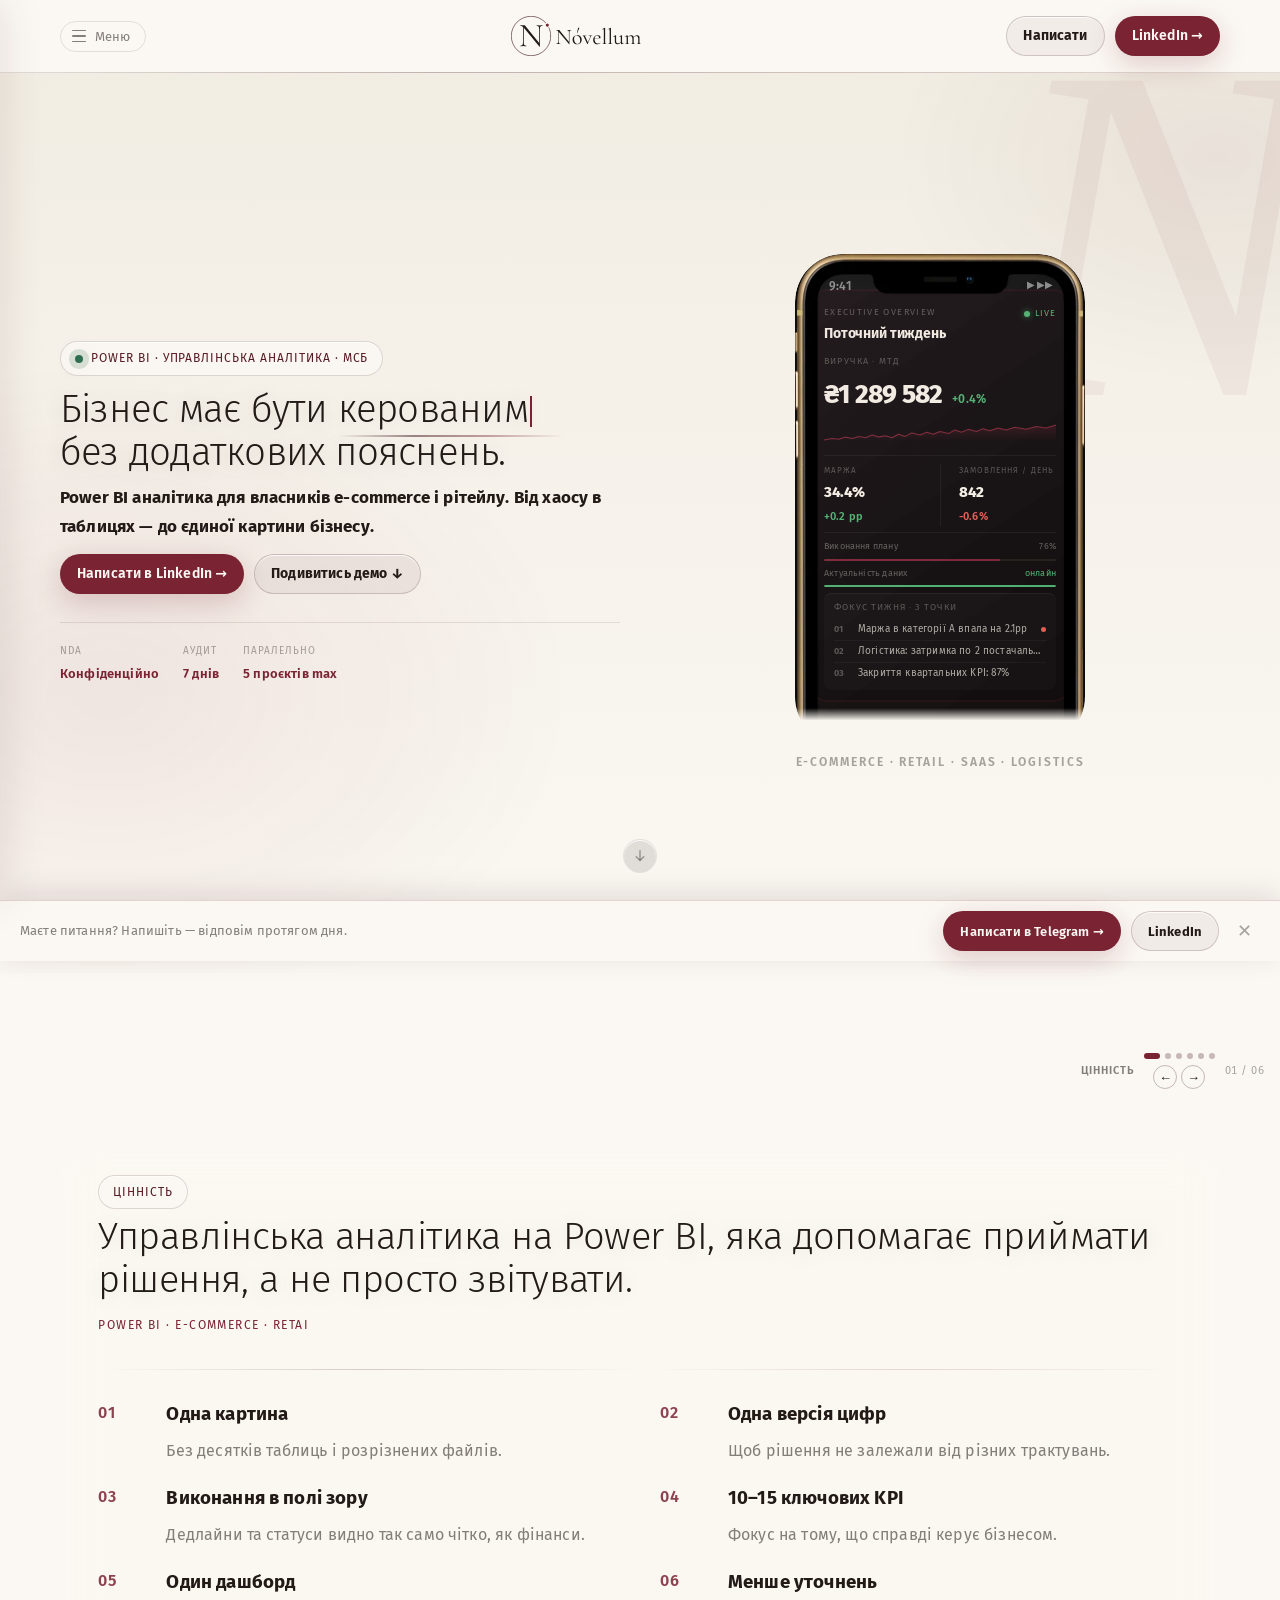
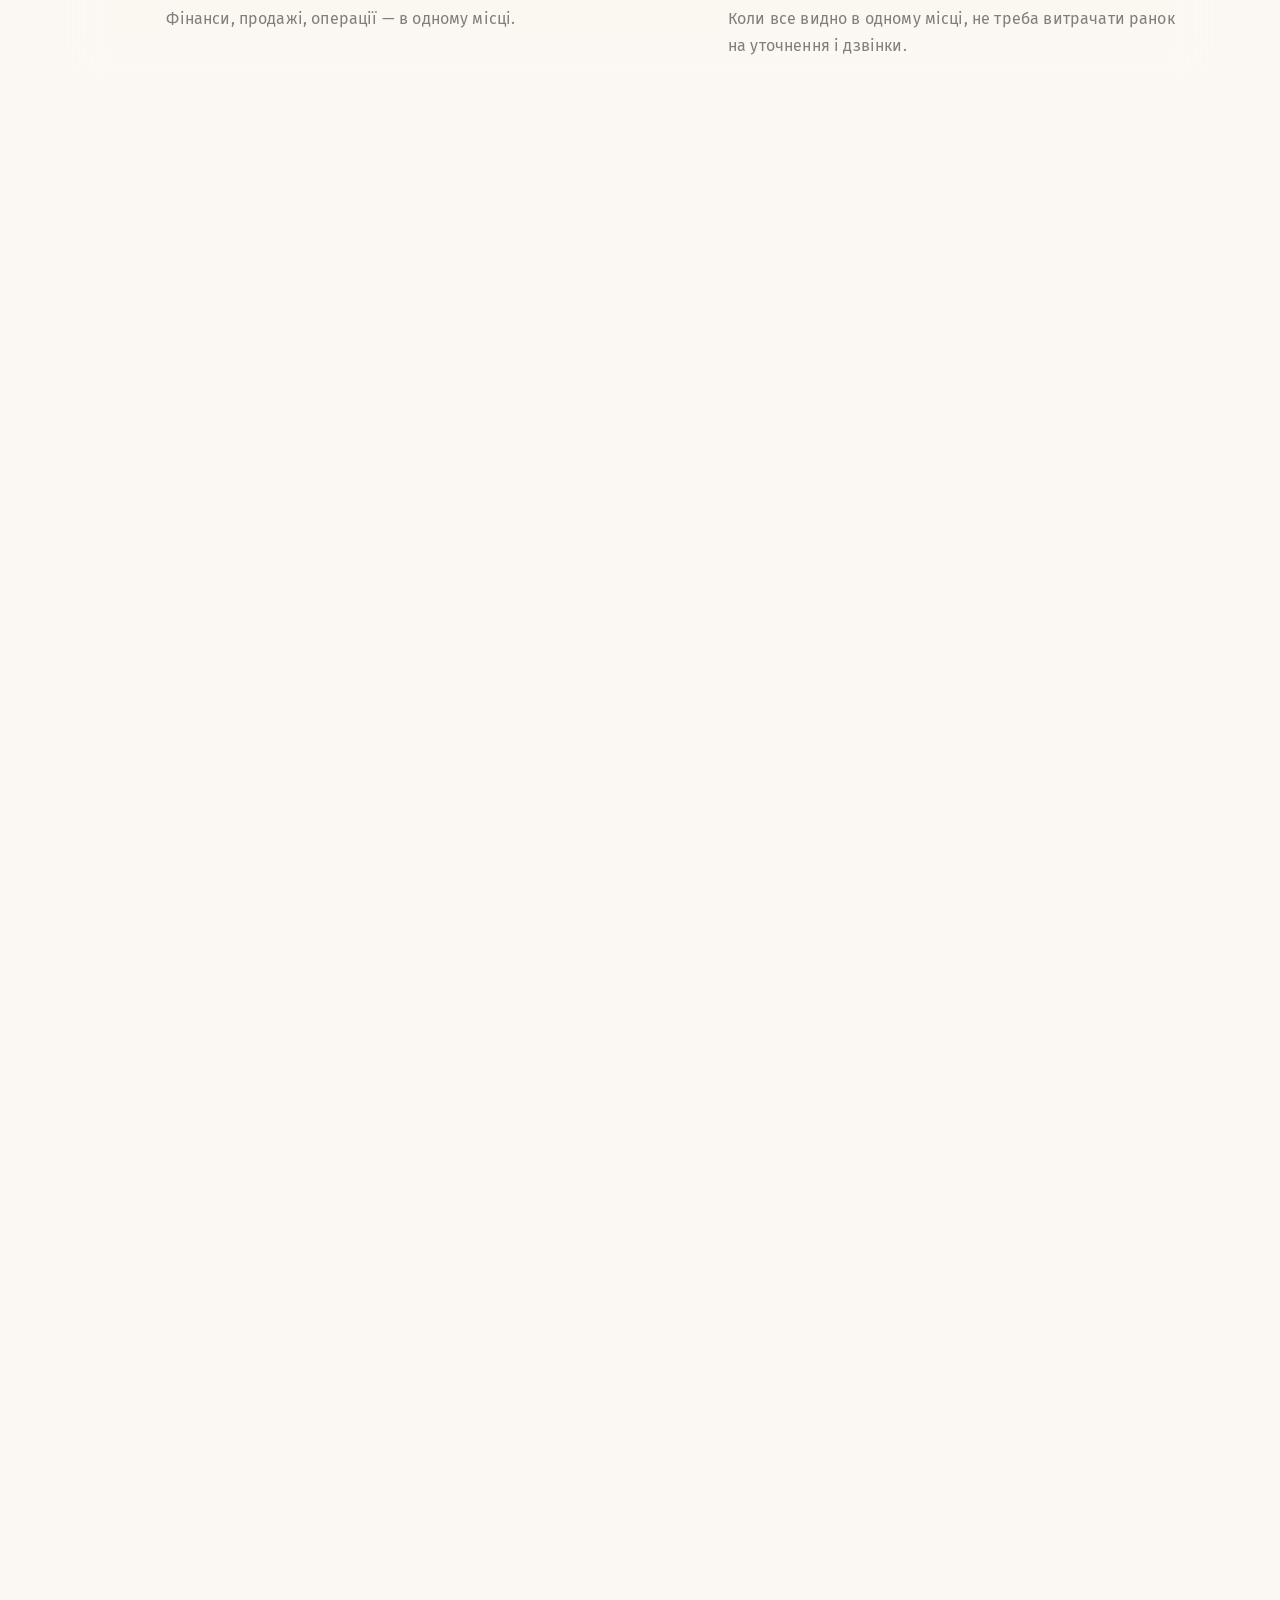
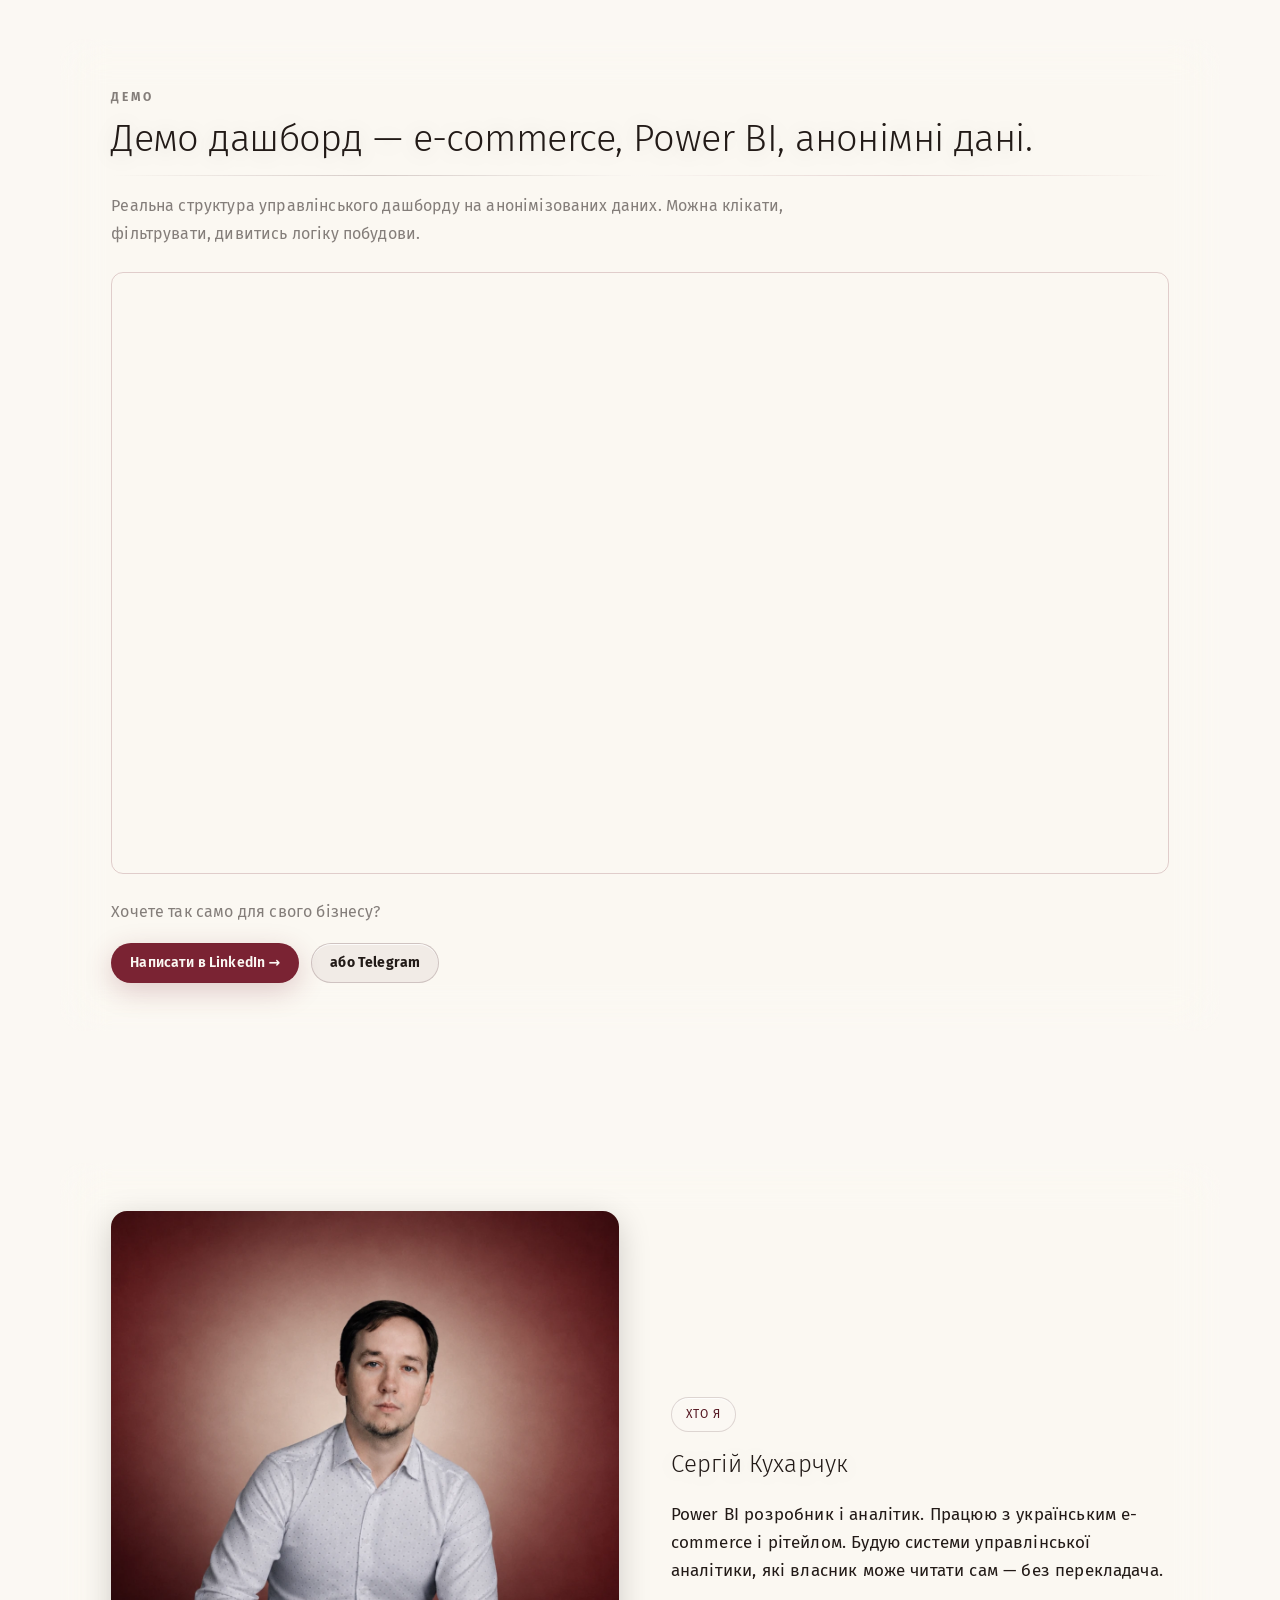
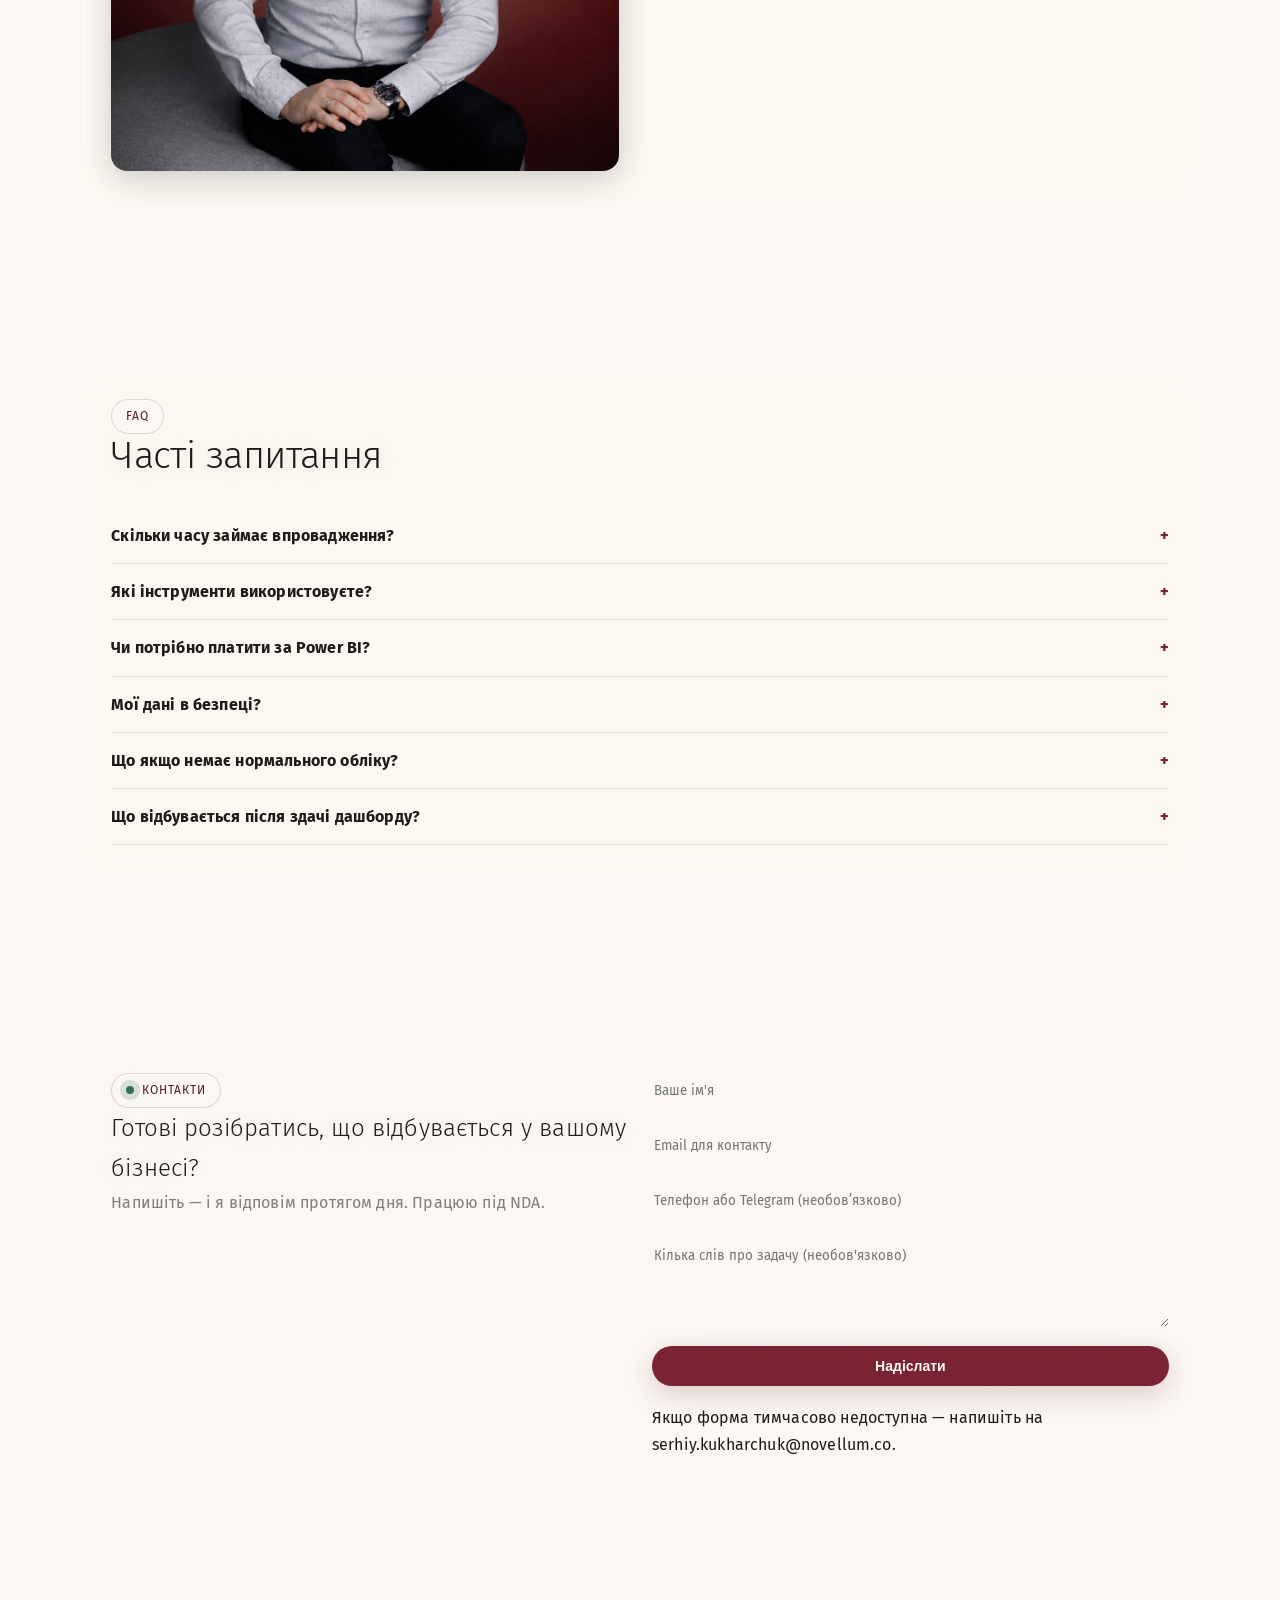
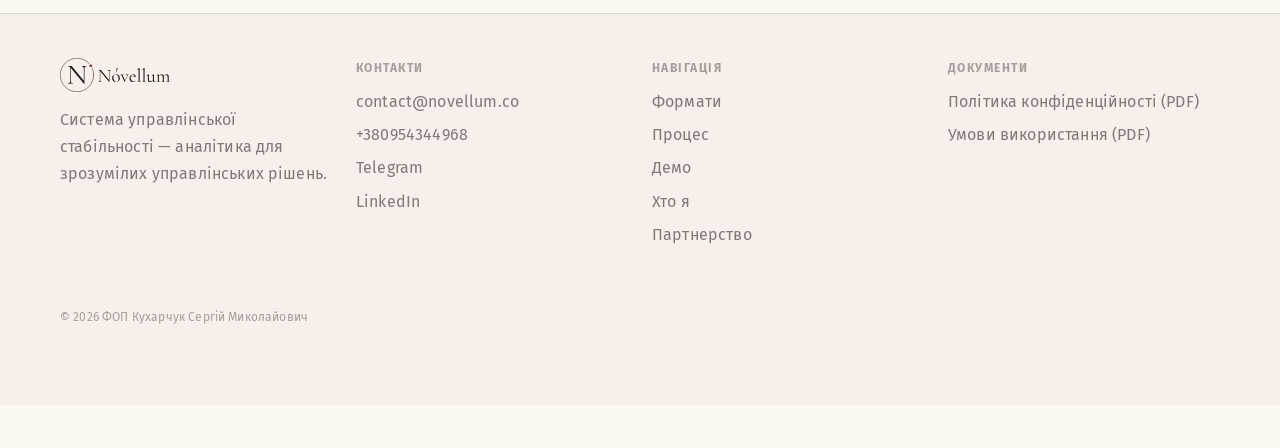
==== commit 62507415: "Fix hscroll: use native browser smooth scroll to avoid momentum conflicts Replace RAF-loop smoothSna" ====
--- a/index.html
+++ b/index.html
@@ -1718,7 +1718,7 @@
     idx = Math.max(0, Math.min(N - 1, idx));
     var outerTop   = outer.getBoundingClientRect().top + window.scrollY;
     var scrollable = N * window.innerHeight - window.innerHeight;
-    smoothSnapTo(outerTop + (idx / (N - 1)) * scrollable, 1600);
+    smoothSnapTo(outerTop + (idx / (N - 1)) * scrollable);
   }
 
   function updateUI(progress, idx) {
@@ -1742,28 +1742,17 @@
     track.style.transform = 'translateX(' + (-targetX * (N - 1) * window.innerWidth) + 'px)';
   }
 
-  // JS-eased scroll animation — moves the page, visual follows via scroll events
-  function easeInOutQuint(t) { return t < 0.5 ? 16*t*t*t*t*t : 1 - Math.pow(-2*t+2, 5)/2; }
-
   var snapScrolling = false;
   var snapRAF       = null;
   var snapTimer     = null;
   var scrollVel     = 0;
   var prevTargetX   = 0;
 
-  function smoothSnapTo(dest, duration) {
-    if (snapRAF) cancelAnimationFrame(snapRAF);
+  function smoothSnapTo(dest) {
+    if (snapRAF) { cancelAnimationFrame(snapRAF); snapRAF = null; }
     snapScrolling = true;
-    var start     = window.scrollY;
-    var startTime = null;
-    function step(ts) {
-      if (!startTime) startTime = ts;
-      var t = Math.min(1, (ts - startTime) / duration);
-      window.scrollTo(0, start + (dest - start) * easeInOutQuint(t));
-      if (t < 1) { snapRAF = requestAnimationFrame(step); }
-      else        { window.scrollTo(0, dest); snapScrolling = false; snapRAF = null; }
-    }
-    snapRAF = requestAnimationFrame(step);
+    window.scrollTo({ top: dest, behavior: 'smooth' });
+    setTimeout(function() { snapScrolling = false; }, 600);
   }
 
   window.addEventListener('scroll', function() {
@@ -1790,7 +1779,7 @@
         if (scrollVel < -0.004) nearest = Math.max(0,     Math.floor(fracIdx));
         if (Math.abs(fracIdx - nearest) > 0.02) {
           var outerTop = outer.getBoundingClientRect().top + window.scrollY;
-          smoothSnapTo(outerTop + (nearest / (N - 1)) * scrollable, 600);
+          smoothSnapTo(outerTop + (nearest / (N - 1)) * scrollable);
         }
       }, 220);
     }
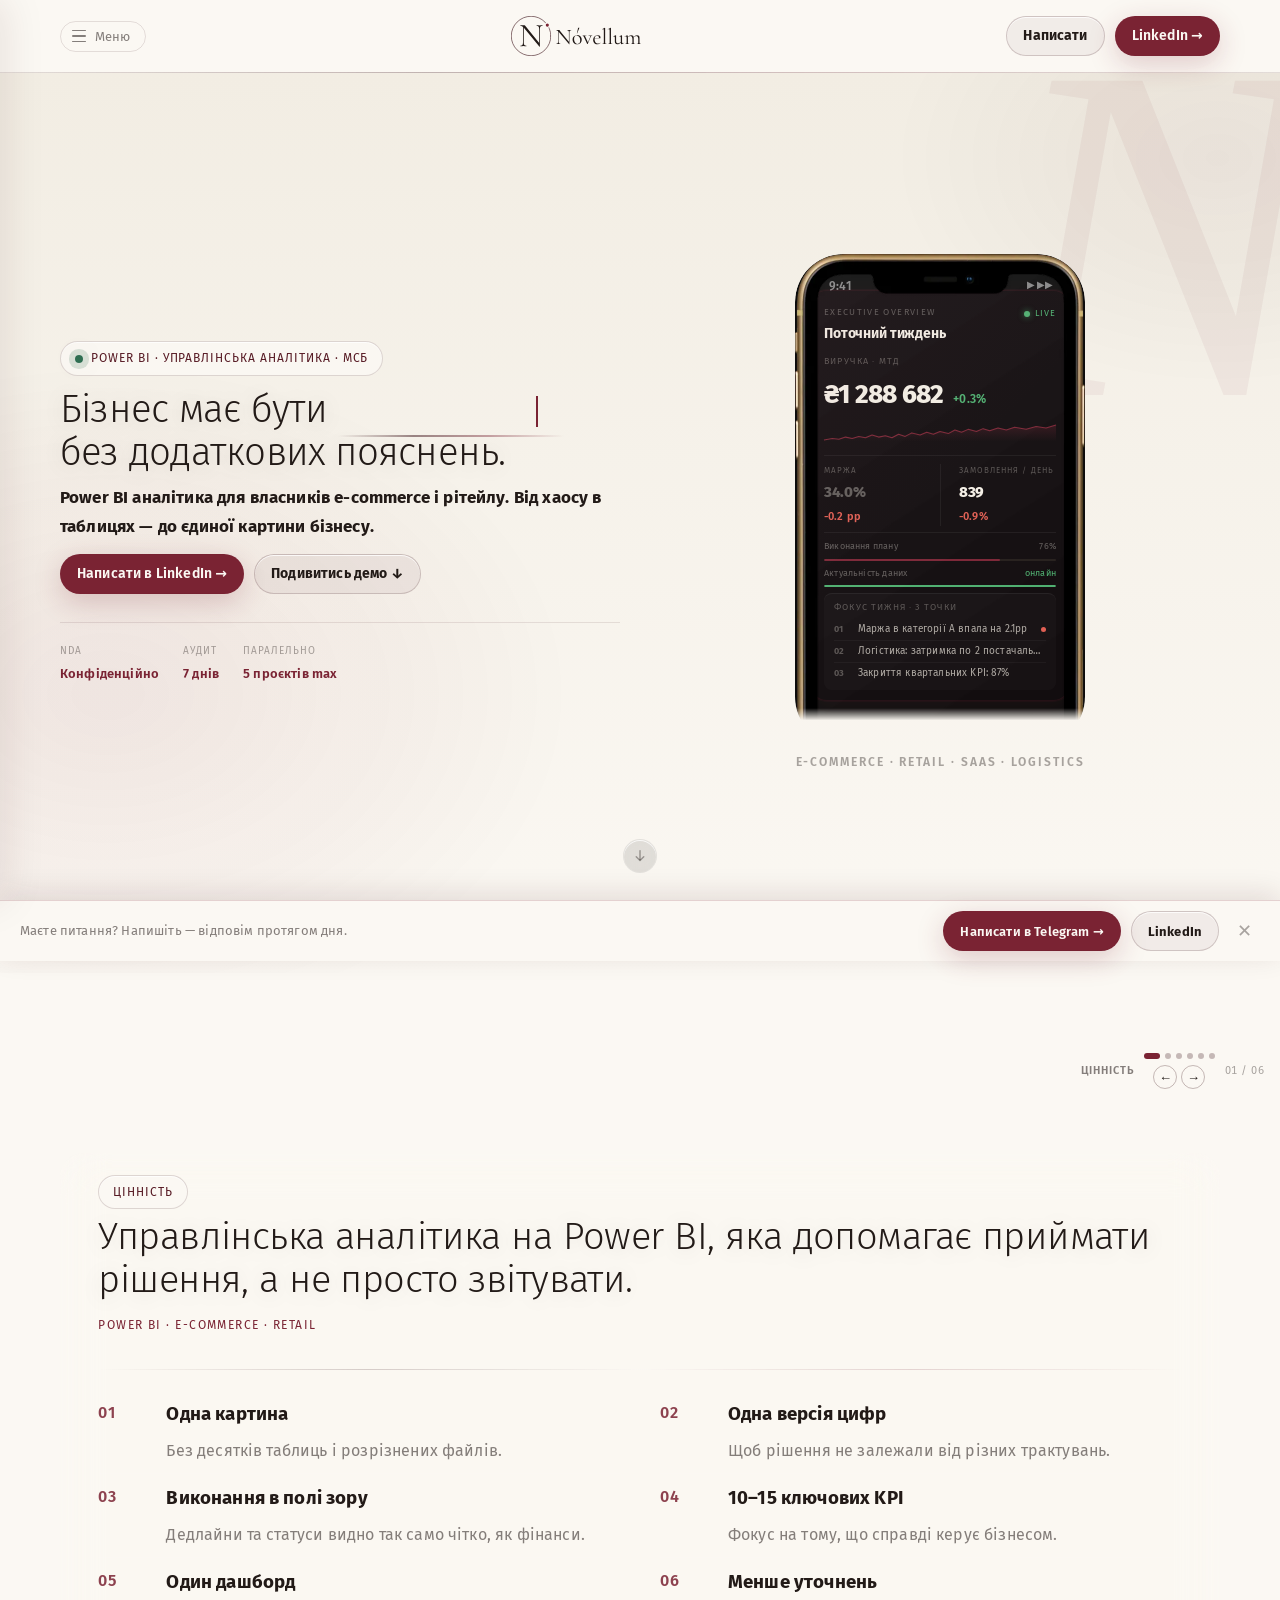
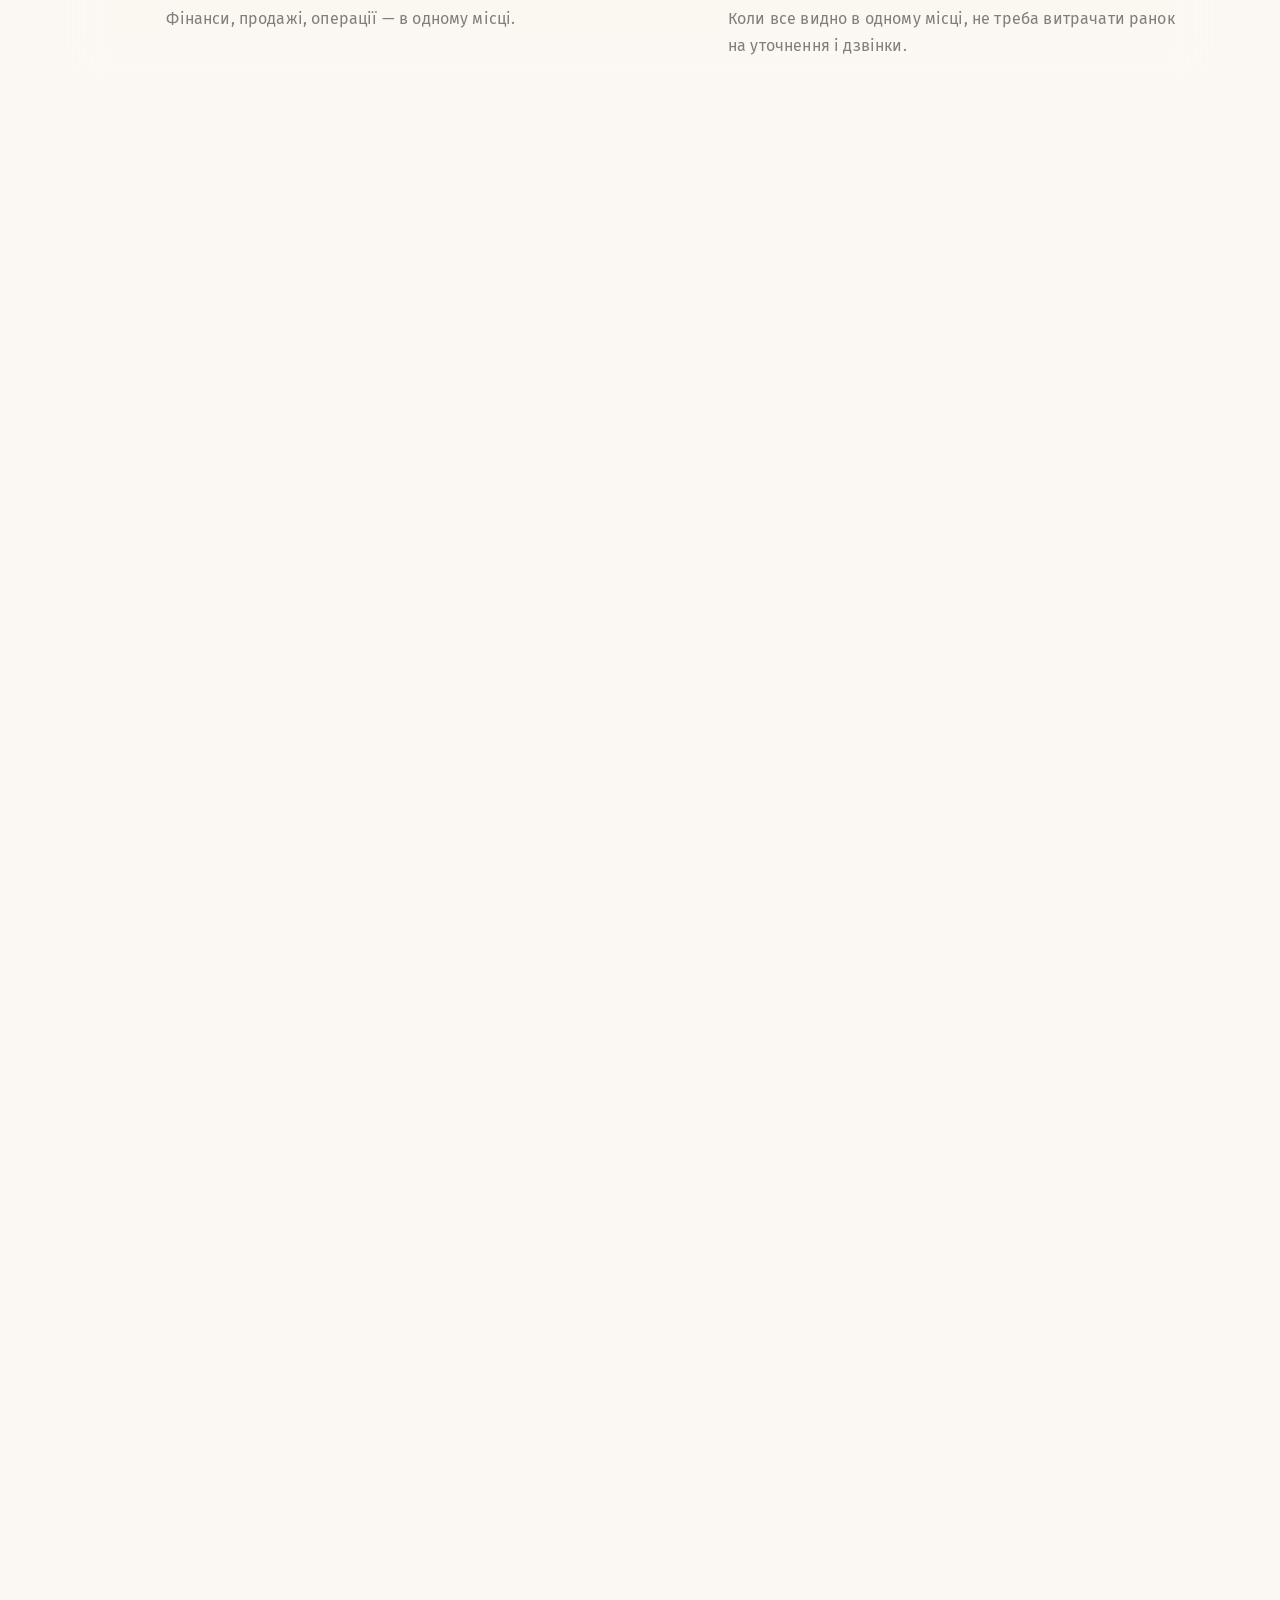
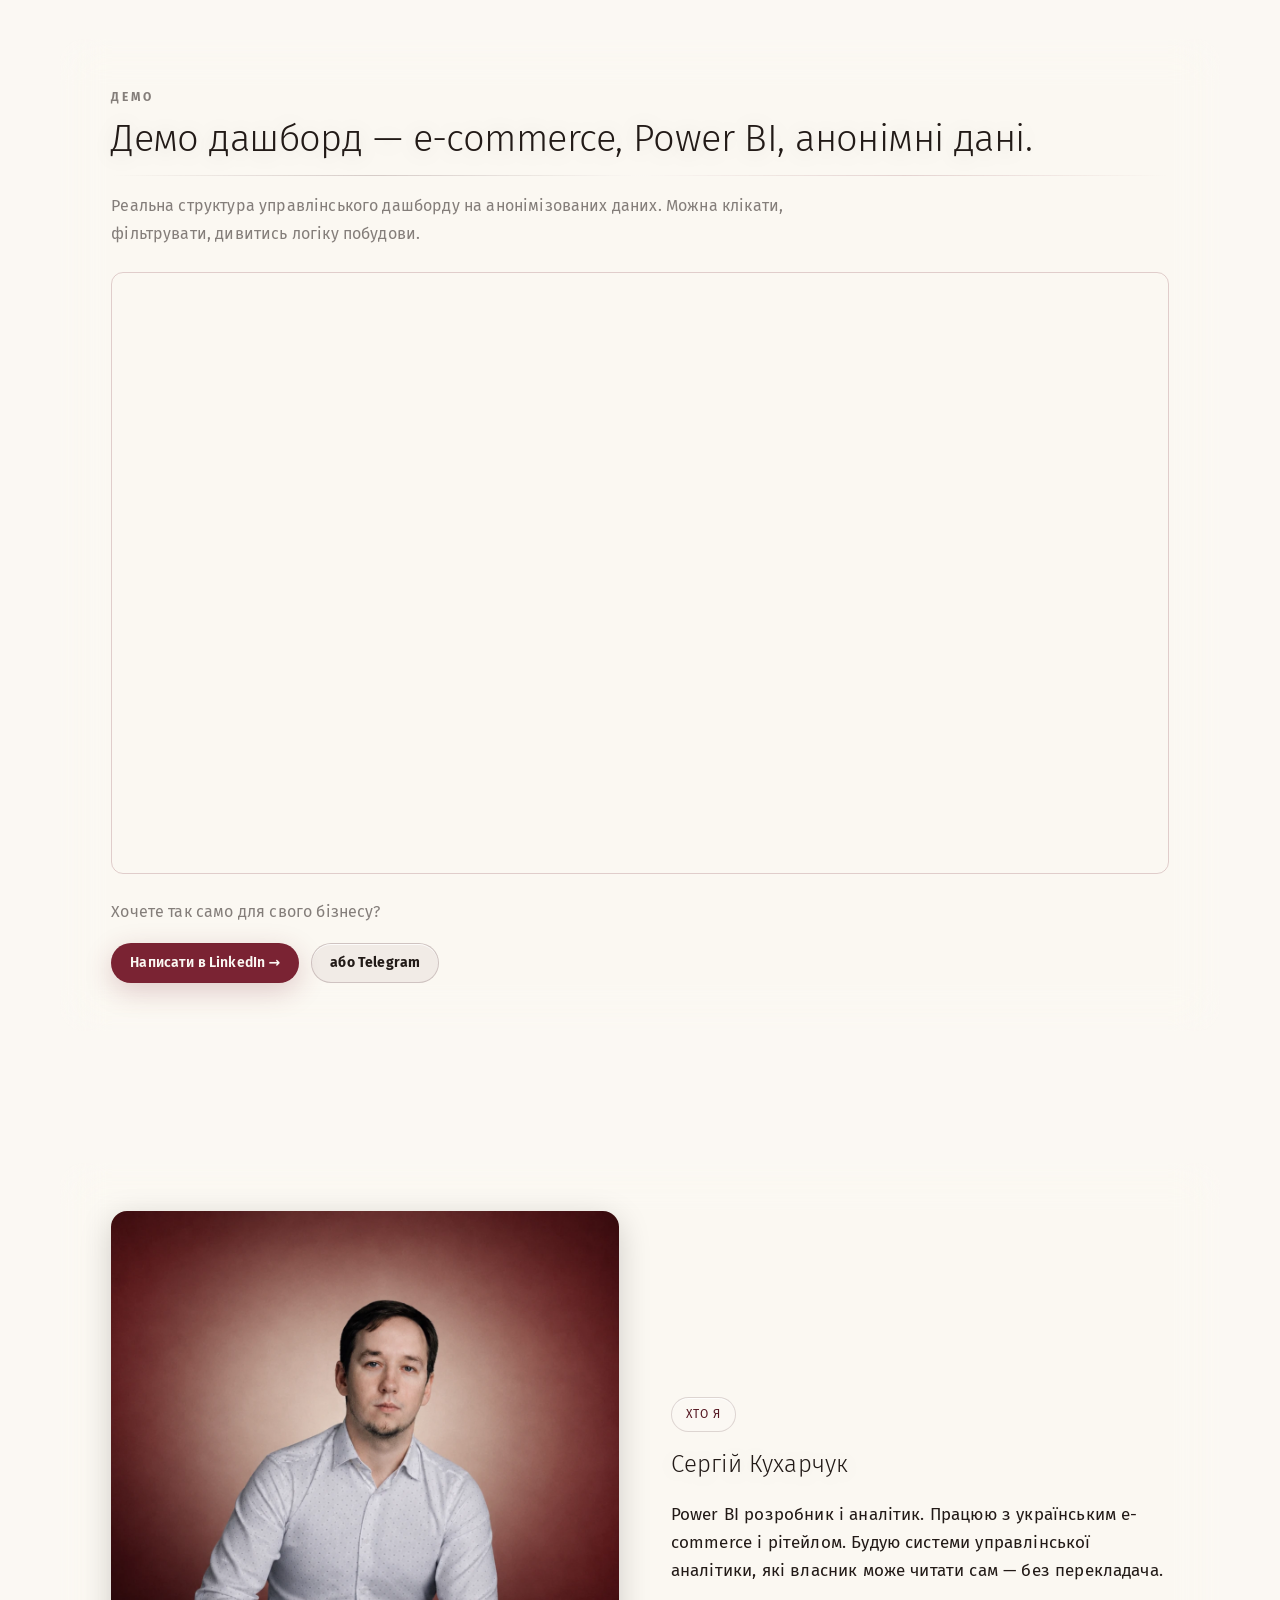
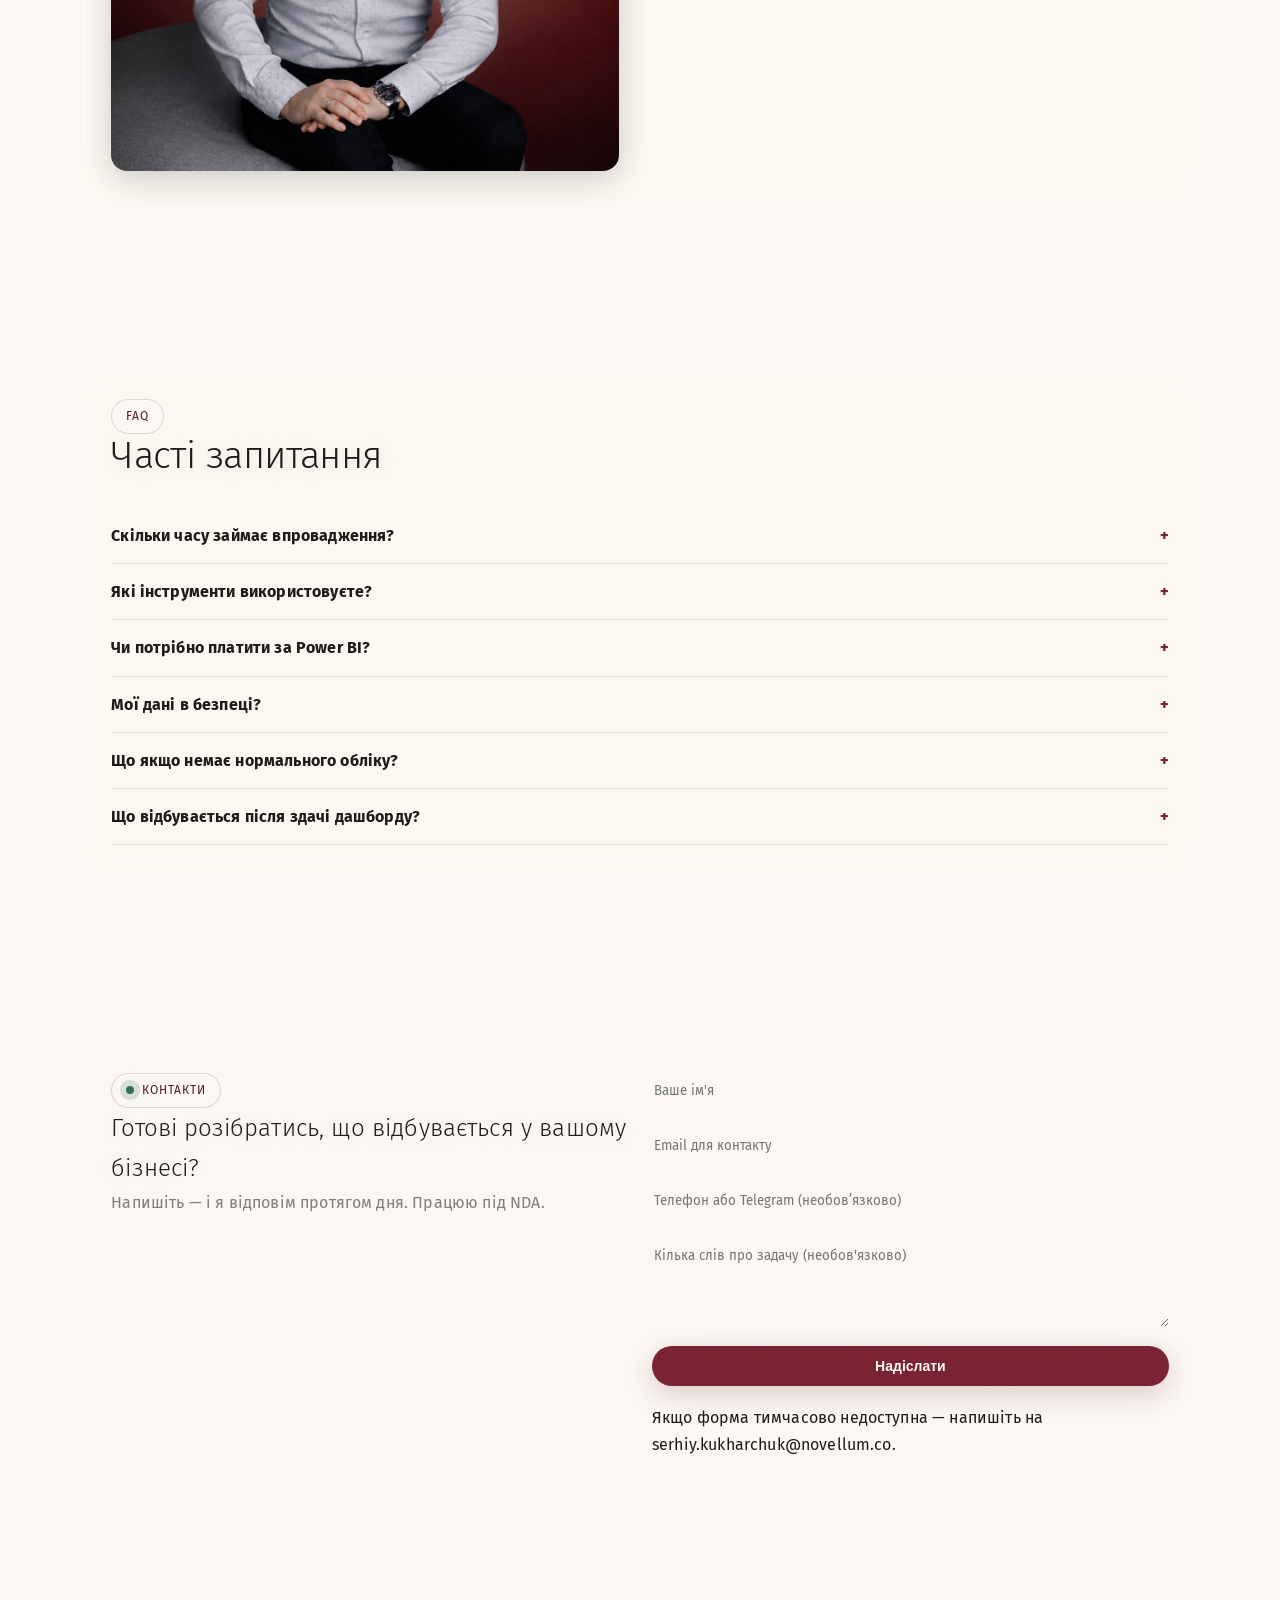
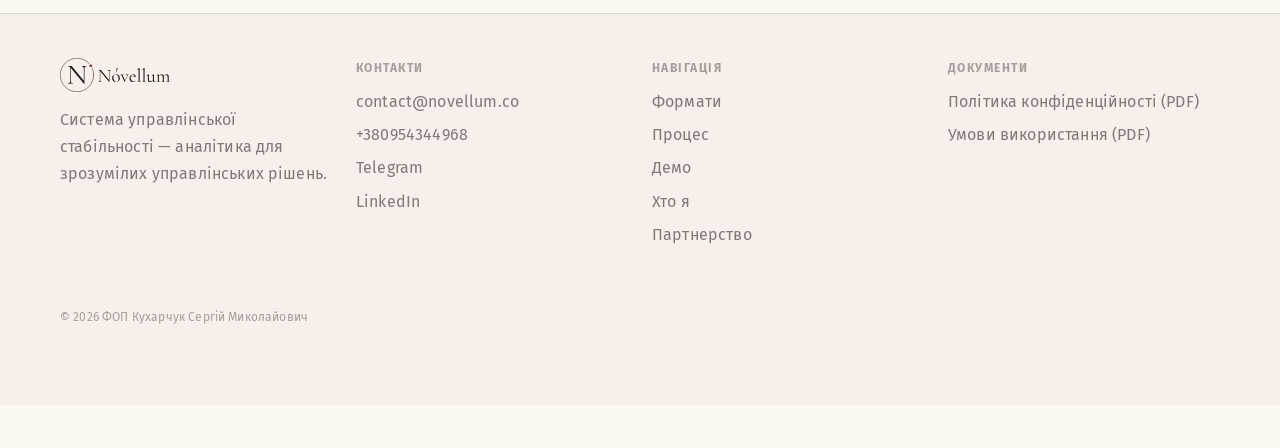
==== commit 5edad105: "Replace snap-timer with wheel-to-slide handler for hscroll navigation Without Lenis, one trackpad ge" ====
--- a/index.html
+++ b/index.html
@@ -1752,38 +1752,34 @@
     if (snapRAF) { cancelAnimationFrame(snapRAF); snapRAF = null; }
     snapScrolling = true;
     window.scrollTo({ top: dest, behavior: 'smooth' });
-    setTimeout(function() { snapScrolling = false; }, 600);
+    setTimeout(function() { snapScrolling = false; }, 400);
   }
 
   window.addEventListener('scroll', function() {
     var rect       = outer.getBoundingClientRect();
     var scrollable = N * window.innerHeight - window.innerHeight;
     var newTarget  = Math.max(0, Math.min(1, -rect.top / scrollable));
-    scrollVel  = newTarget - prevTargetX;
-    prevTargetX = targetX;
-    targetX     = newTarget;
-    var idx    = Math.round(targetX * (N - 1));
+    targetX = newTarget;
+    var idx = Math.round(targetX * (N - 1));
     updateUI(targetX, idx);
     if (!rafPending) { rafPending = true; requestAnimationFrame(renderFrame); }
-
-    if (!snapScrolling) {
-      clearTimeout(snapTimer);
-      snapTimer = setTimeout(function() {
-        if (snapScrolling) return;
-        var r2 = outer.getBoundingClientRect();
-        var p  = -r2.top / scrollable;
-        if (p <= 0.0001 || p >= 0.9999) return;
-        var fracIdx = targetX * (N - 1);
-        var nearest = Math.round(fracIdx);
-        if (scrollVel >  0.004) nearest = Math.min(N - 1, Math.ceil(fracIdx));
-        if (scrollVel < -0.004) nearest = Math.max(0,     Math.floor(fracIdx));
-        if (Math.abs(fracIdx - nearest) > 0.02) {
-          var outerTop = outer.getBoundingClientRect().top + window.scrollY;
-          smoothSnapTo(outerTop + (nearest / (N - 1)) * scrollable);
-        }
-      }, 220);
-    }
   }, { passive: true });
+
+  // Wheel-to-slide: one gesture = one slide, no page scroll while in hscroll zone
+  outer.addEventListener('wheel', function(e) {
+    var rect = outer.getBoundingClientRect();
+    var scrollable = N * window.innerHeight - window.innerHeight;
+    var p = -rect.top / scrollable;
+    if (p < 0 || p > 1) return;
+
+    var direction  = e.deltaY > 0 ? 1 : -1;
+    var nextSlide  = Math.max(0, Math.min(N - 1, Math.round(targetX * (N - 1)) + direction));
+    var curSlide   = Math.round(targetX * (N - 1));
+    if (nextSlide === curSlide) return; // at boundary — let page scroll
+
+    e.preventDefault();
+    if (!snapScrolling) goToSlide(nextSlide);
+  }, { passive: false });
 
   // Arrow buttons
   if (prevBtn) prevBtn.addEventListener('click', function() { goToSlide(currentIdx - 1); });
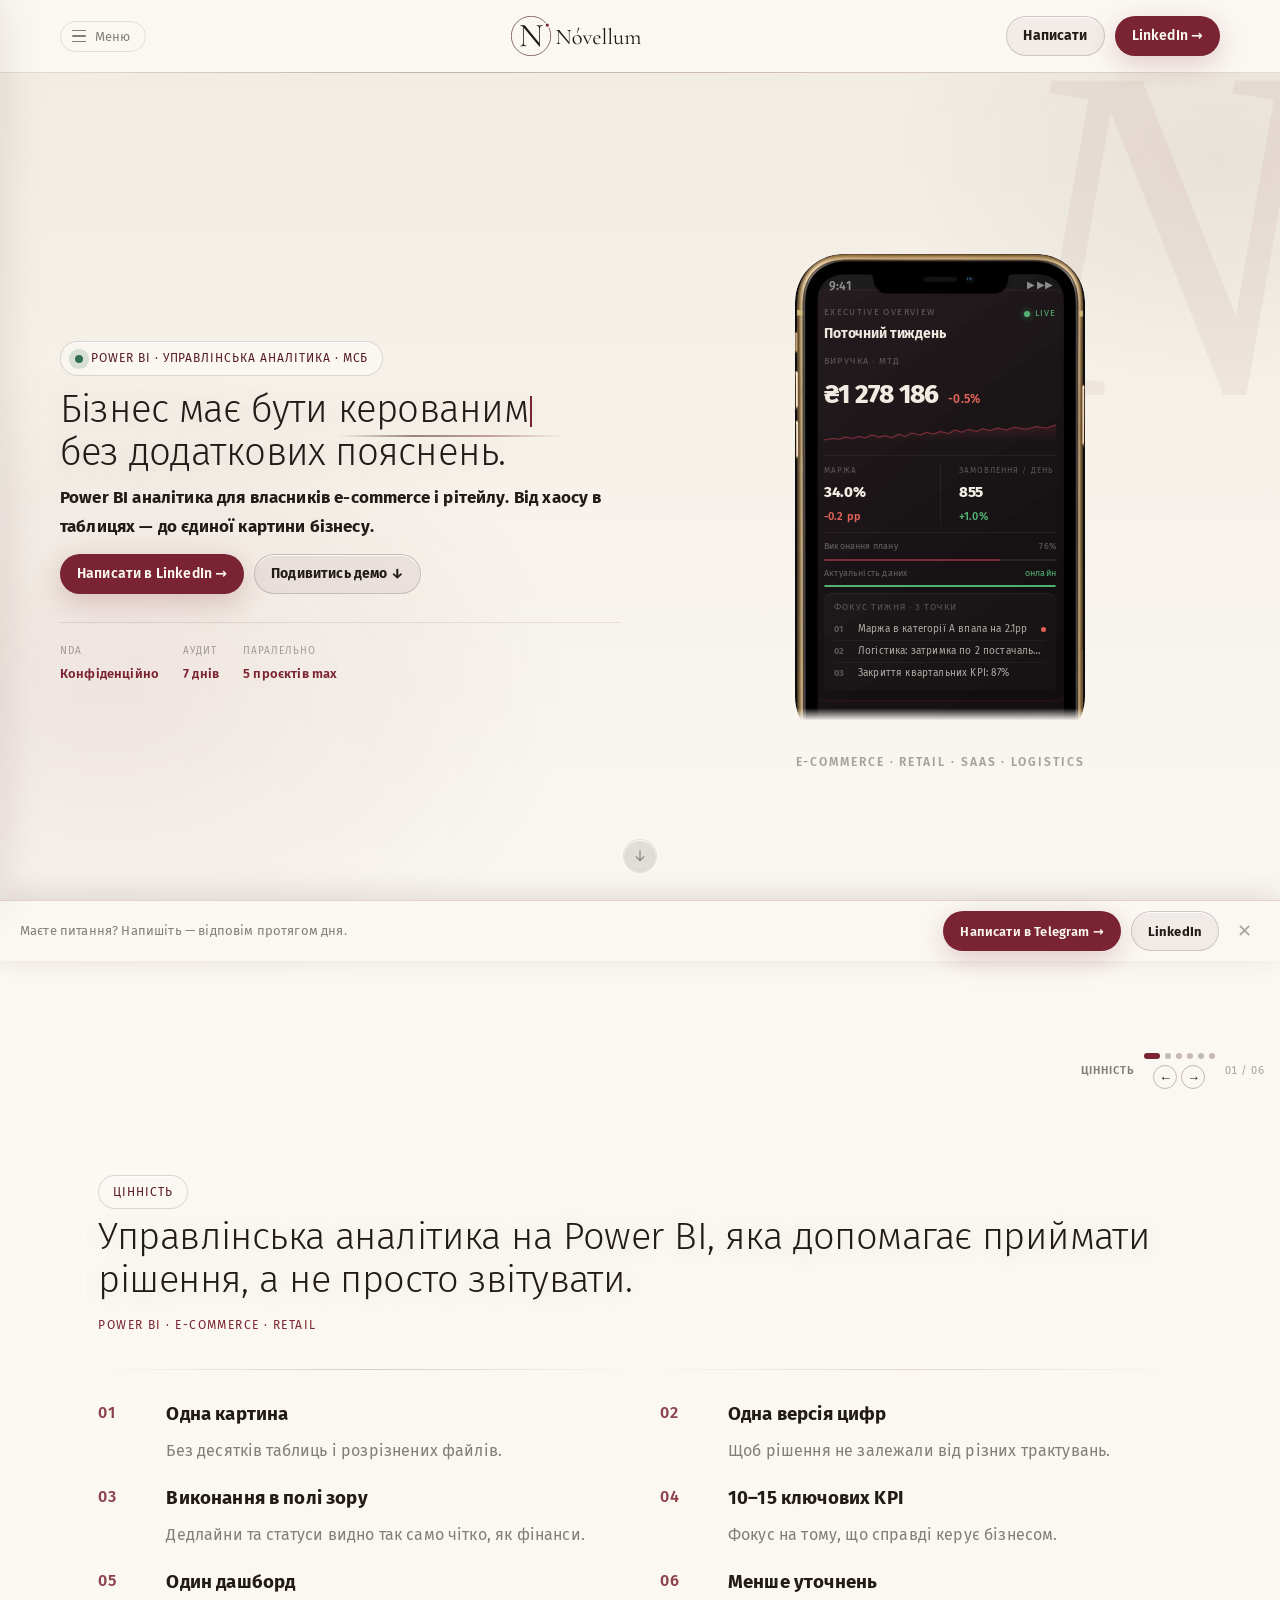
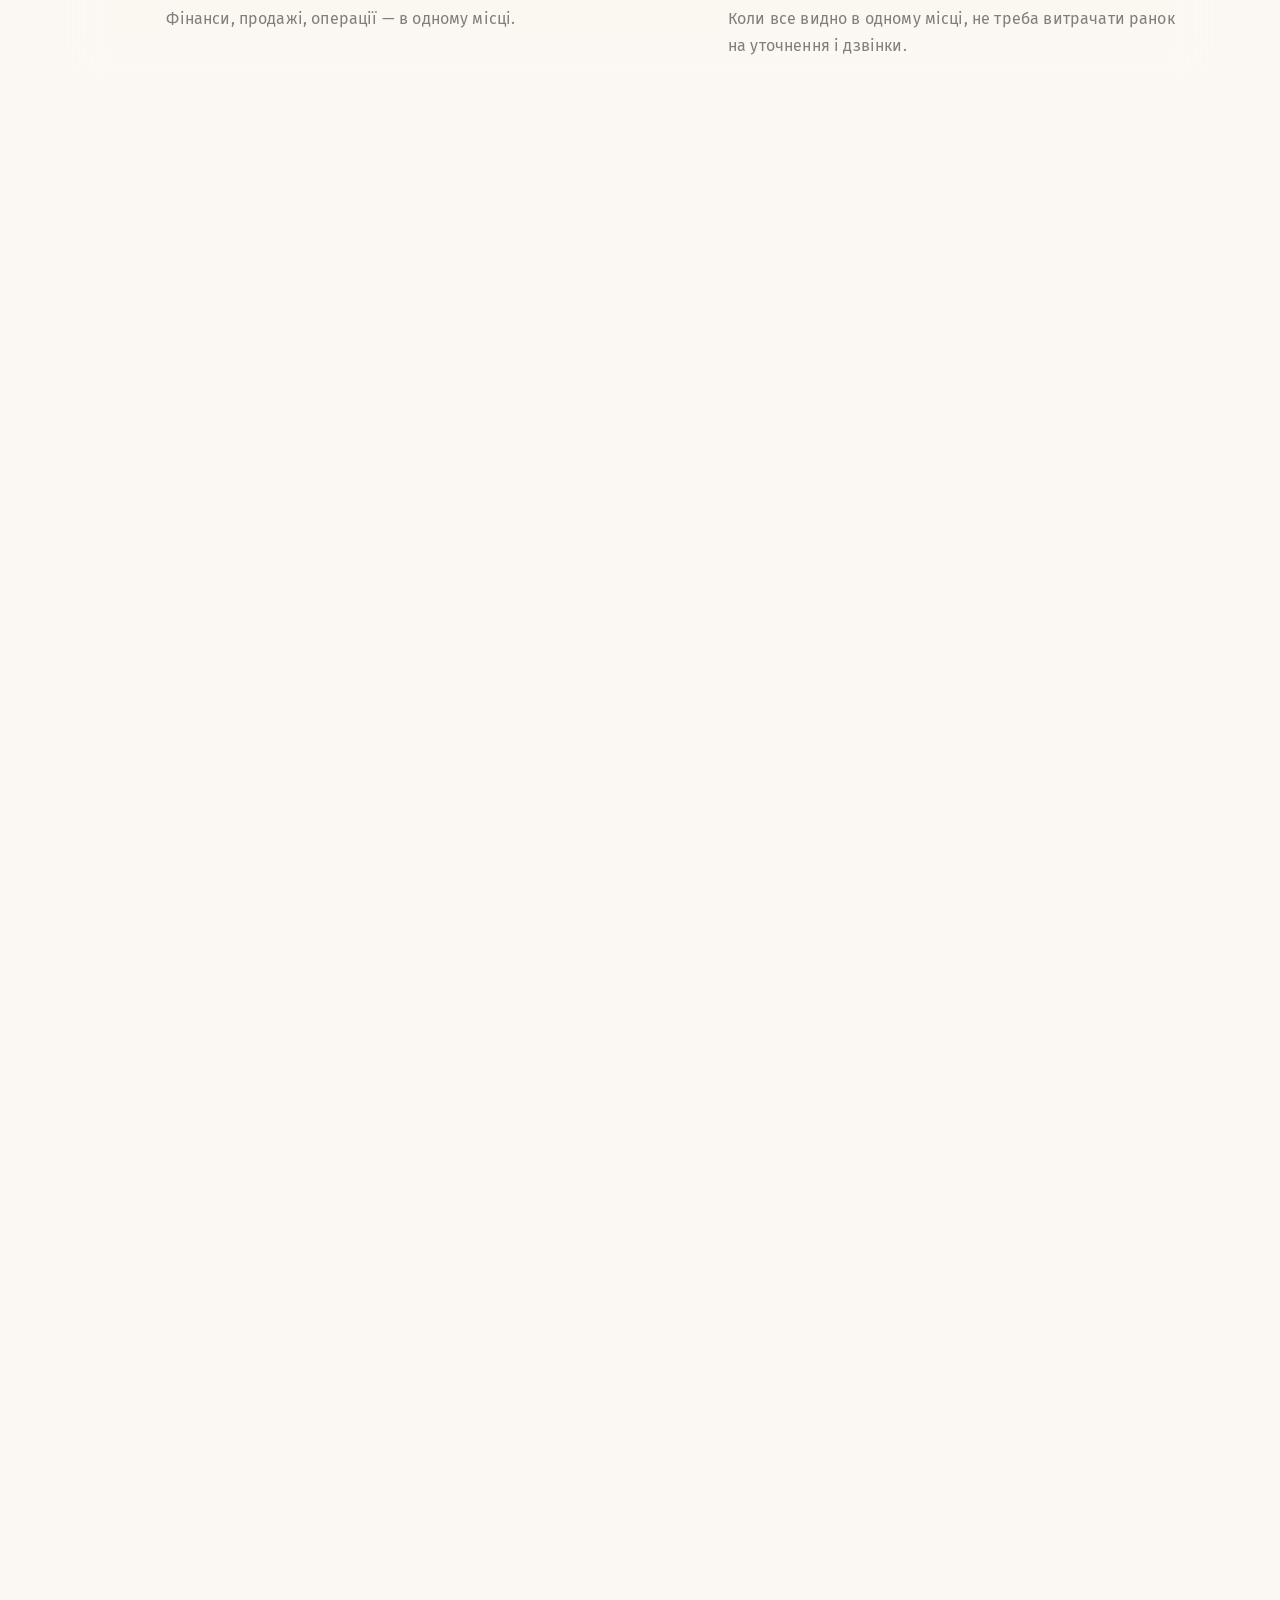
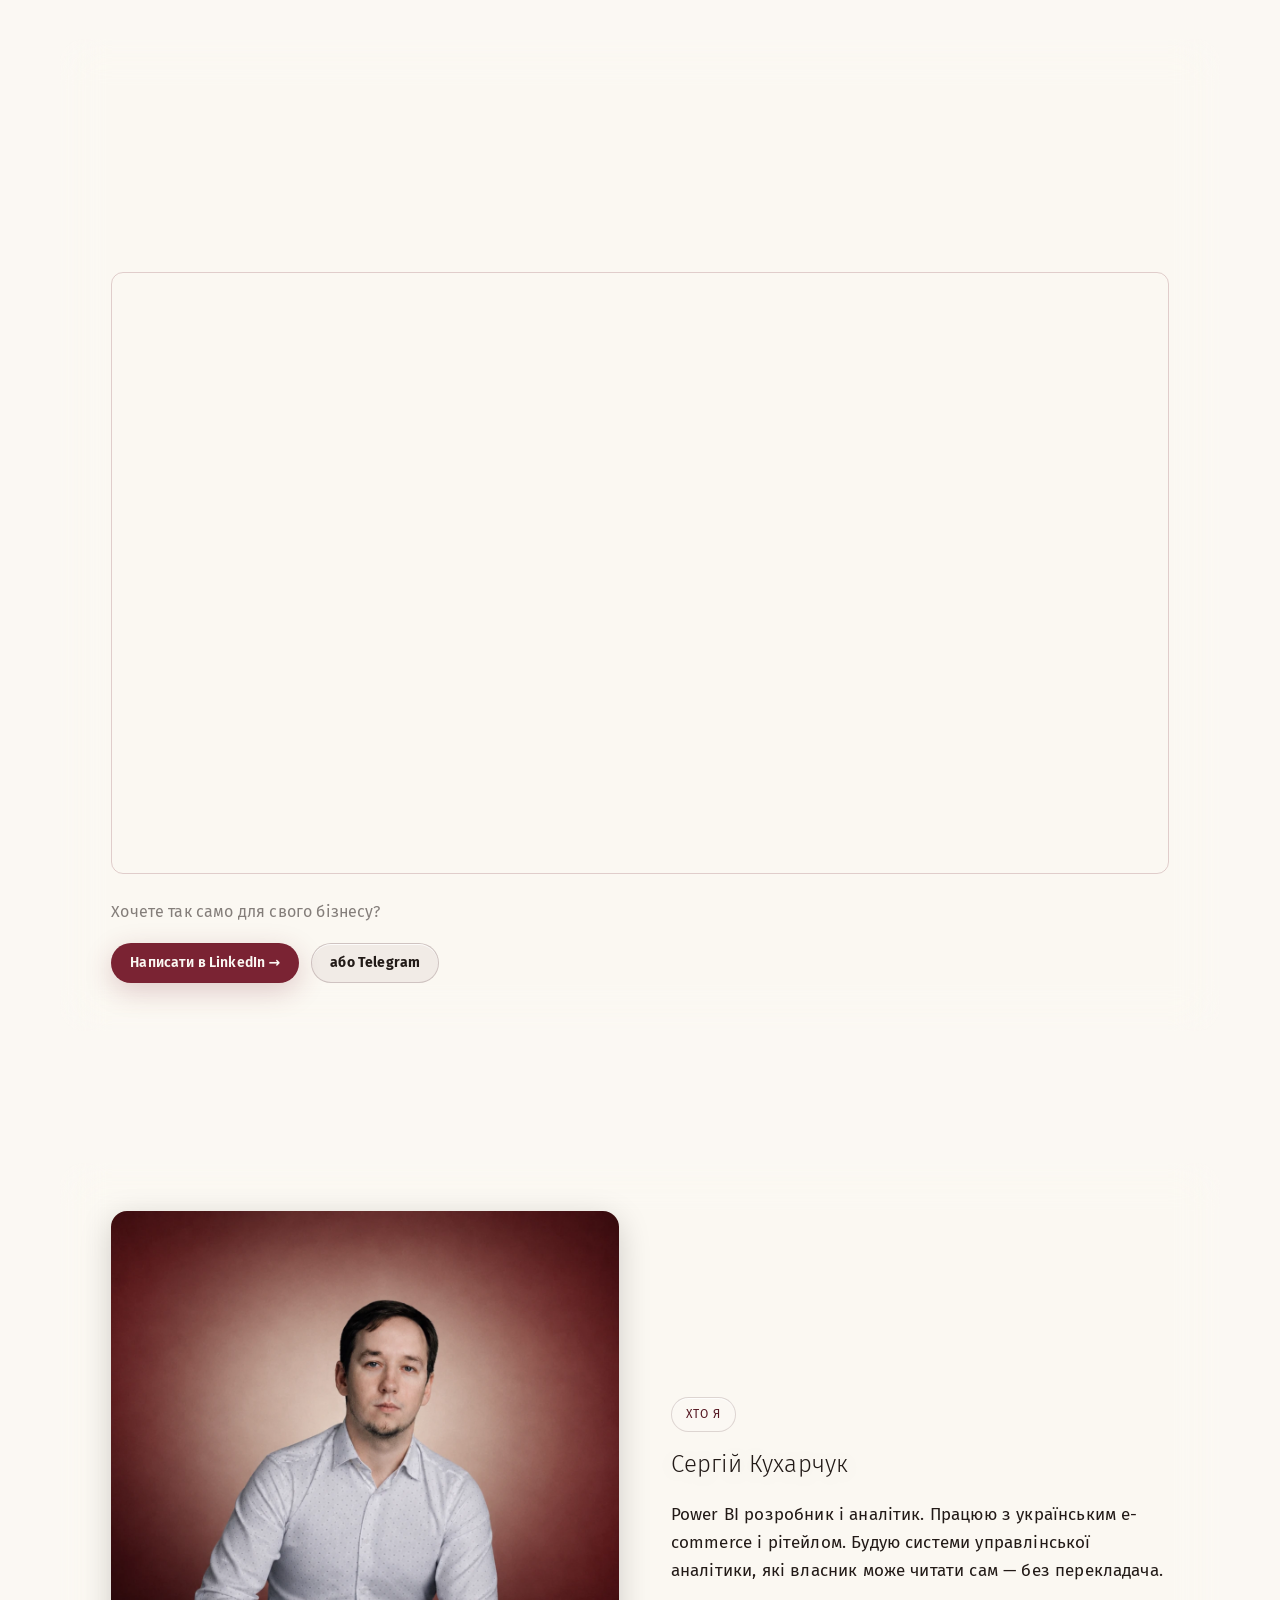
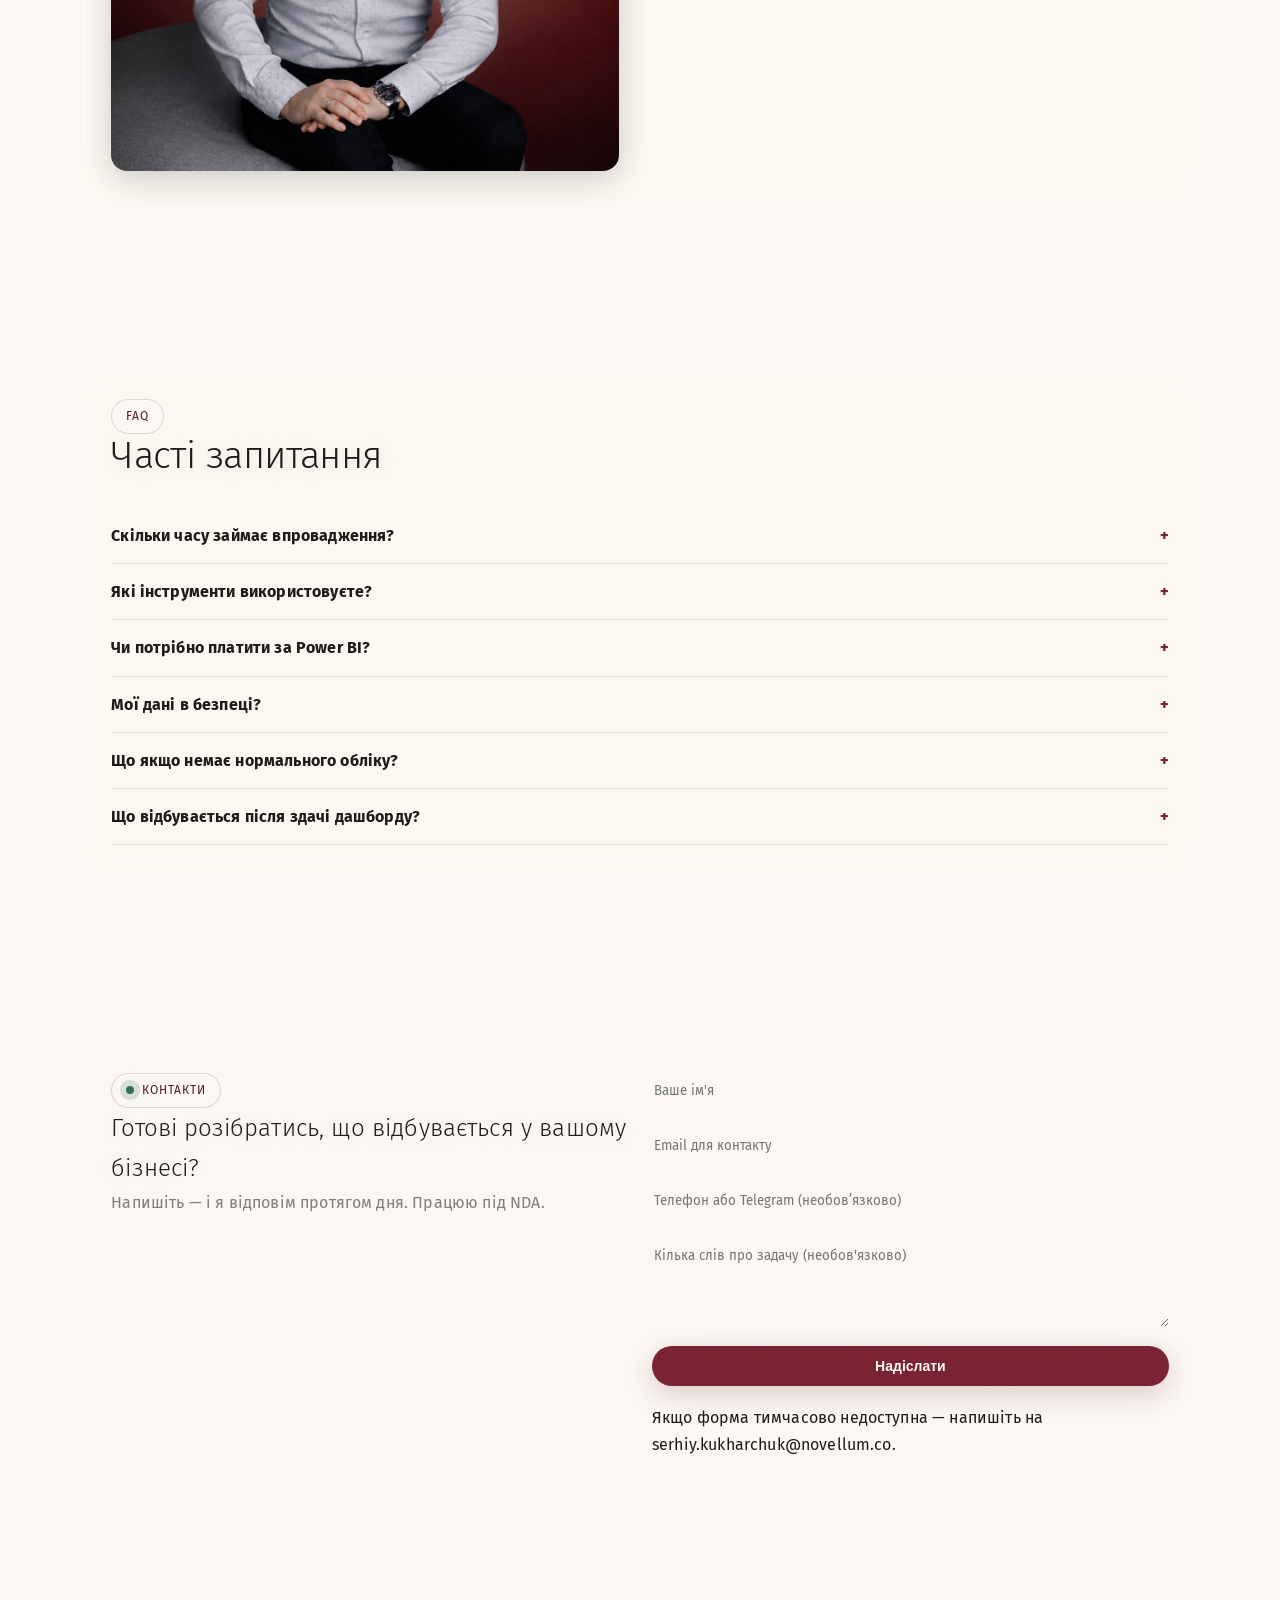
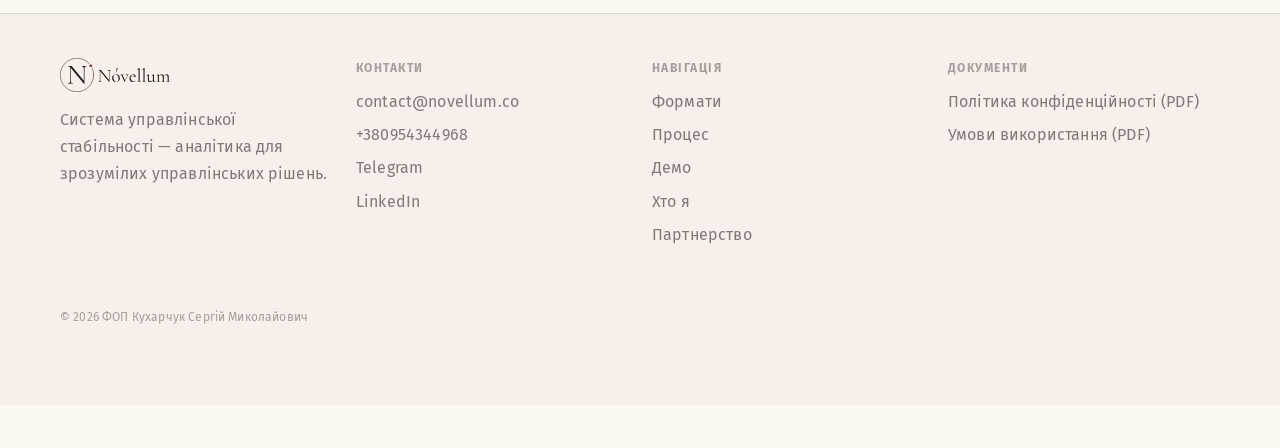
==== commit 792c9c7e: "Remove wheel override from hscroll: restore native browser scroll Remove the wheel event handler tha" ====
--- a/index.html
+++ b/index.html
@@ -1765,22 +1765,6 @@
     if (!rafPending) { rafPending = true; requestAnimationFrame(renderFrame); }
   }, { passive: true });
 
-  // Wheel-to-slide: one gesture = one slide, no page scroll while in hscroll zone
-  outer.addEventListener('wheel', function(e) {
-    var rect = outer.getBoundingClientRect();
-    var scrollable = N * window.innerHeight - window.innerHeight;
-    var p = -rect.top / scrollable;
-    if (p < 0 || p > 1) return;
-
-    var direction  = e.deltaY > 0 ? 1 : -1;
-    var nextSlide  = Math.max(0, Math.min(N - 1, Math.round(targetX * (N - 1)) + direction));
-    var curSlide   = Math.round(targetX * (N - 1));
-    if (nextSlide === curSlide) return; // at boundary — let page scroll
-
-    e.preventDefault();
-    if (!snapScrolling) goToSlide(nextSlide);
-  }, { passive: false });
-
   // Arrow buttons
   if (prevBtn) prevBtn.addEventListener('click', function() { goToSlide(currentIdx - 1); });
   if (nextBtn) nextBtn.addEventListener('click', function() { goToSlide(currentIdx + 1); });
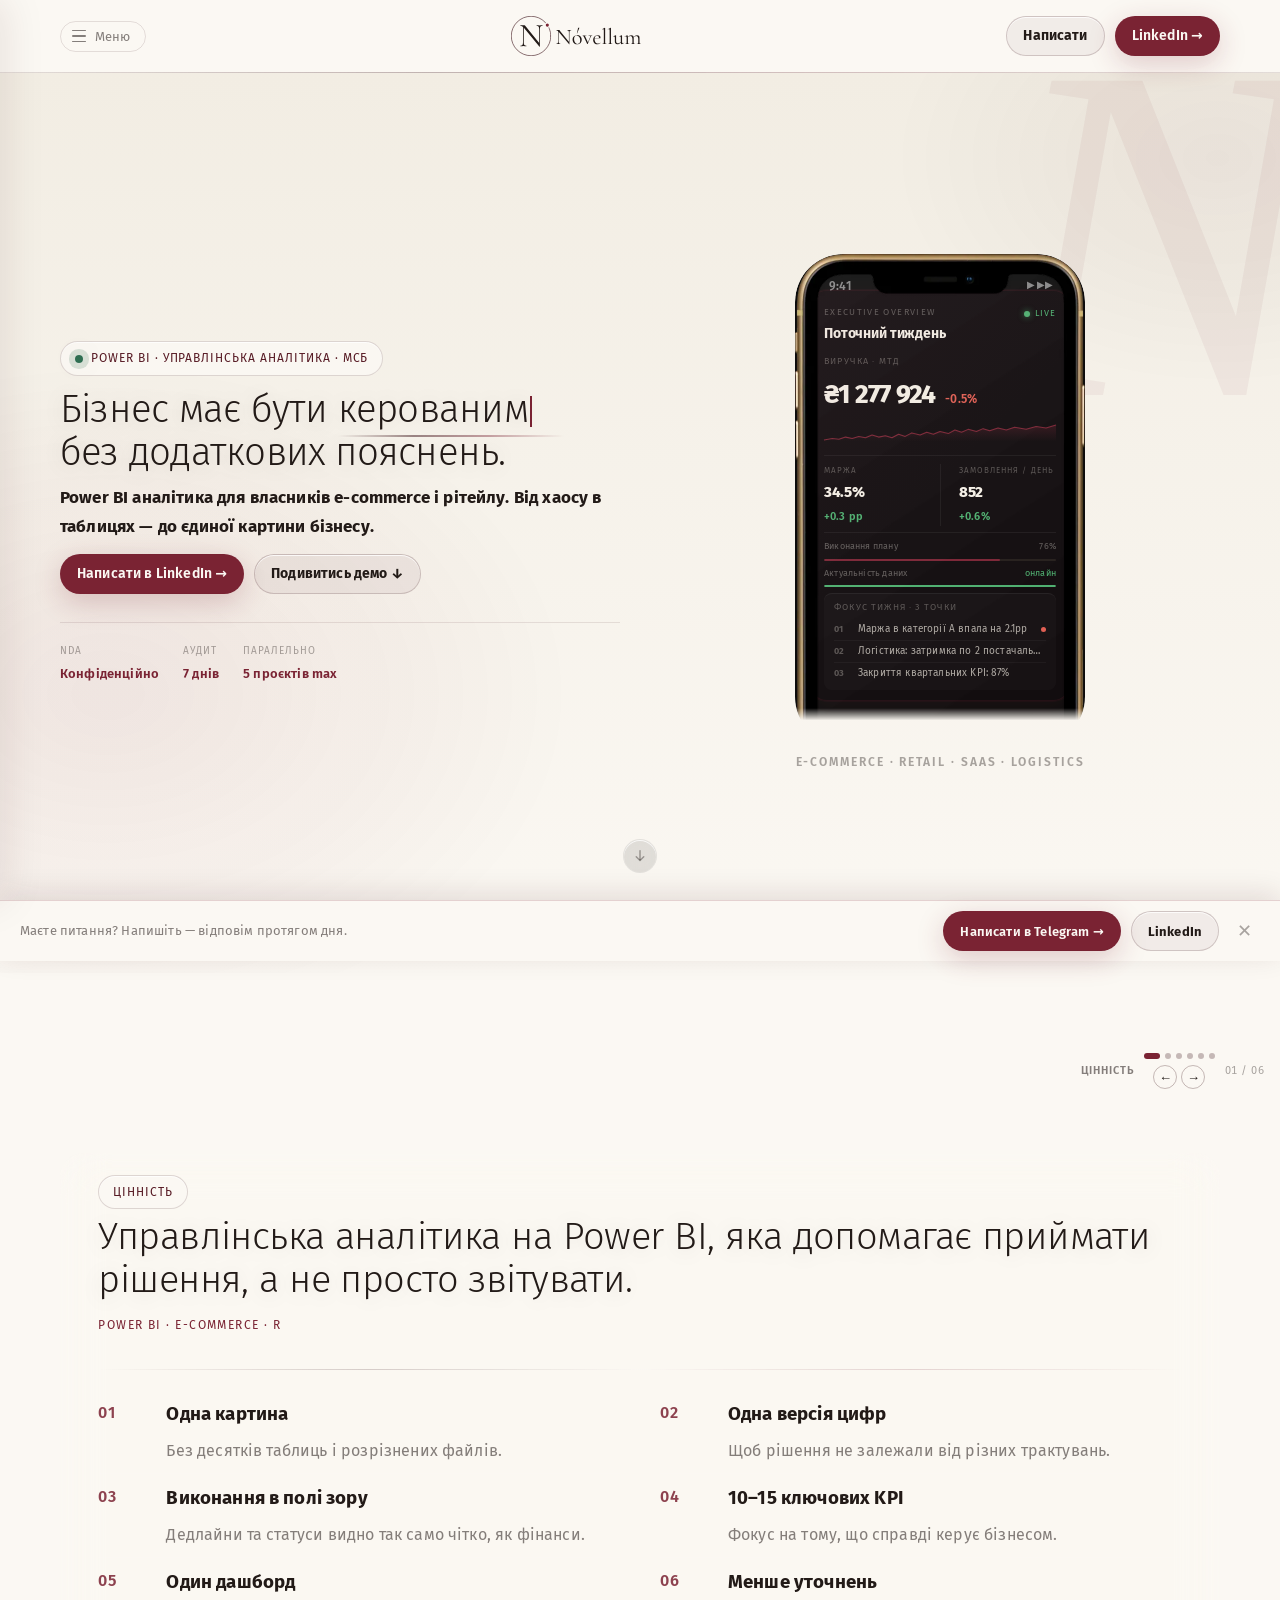
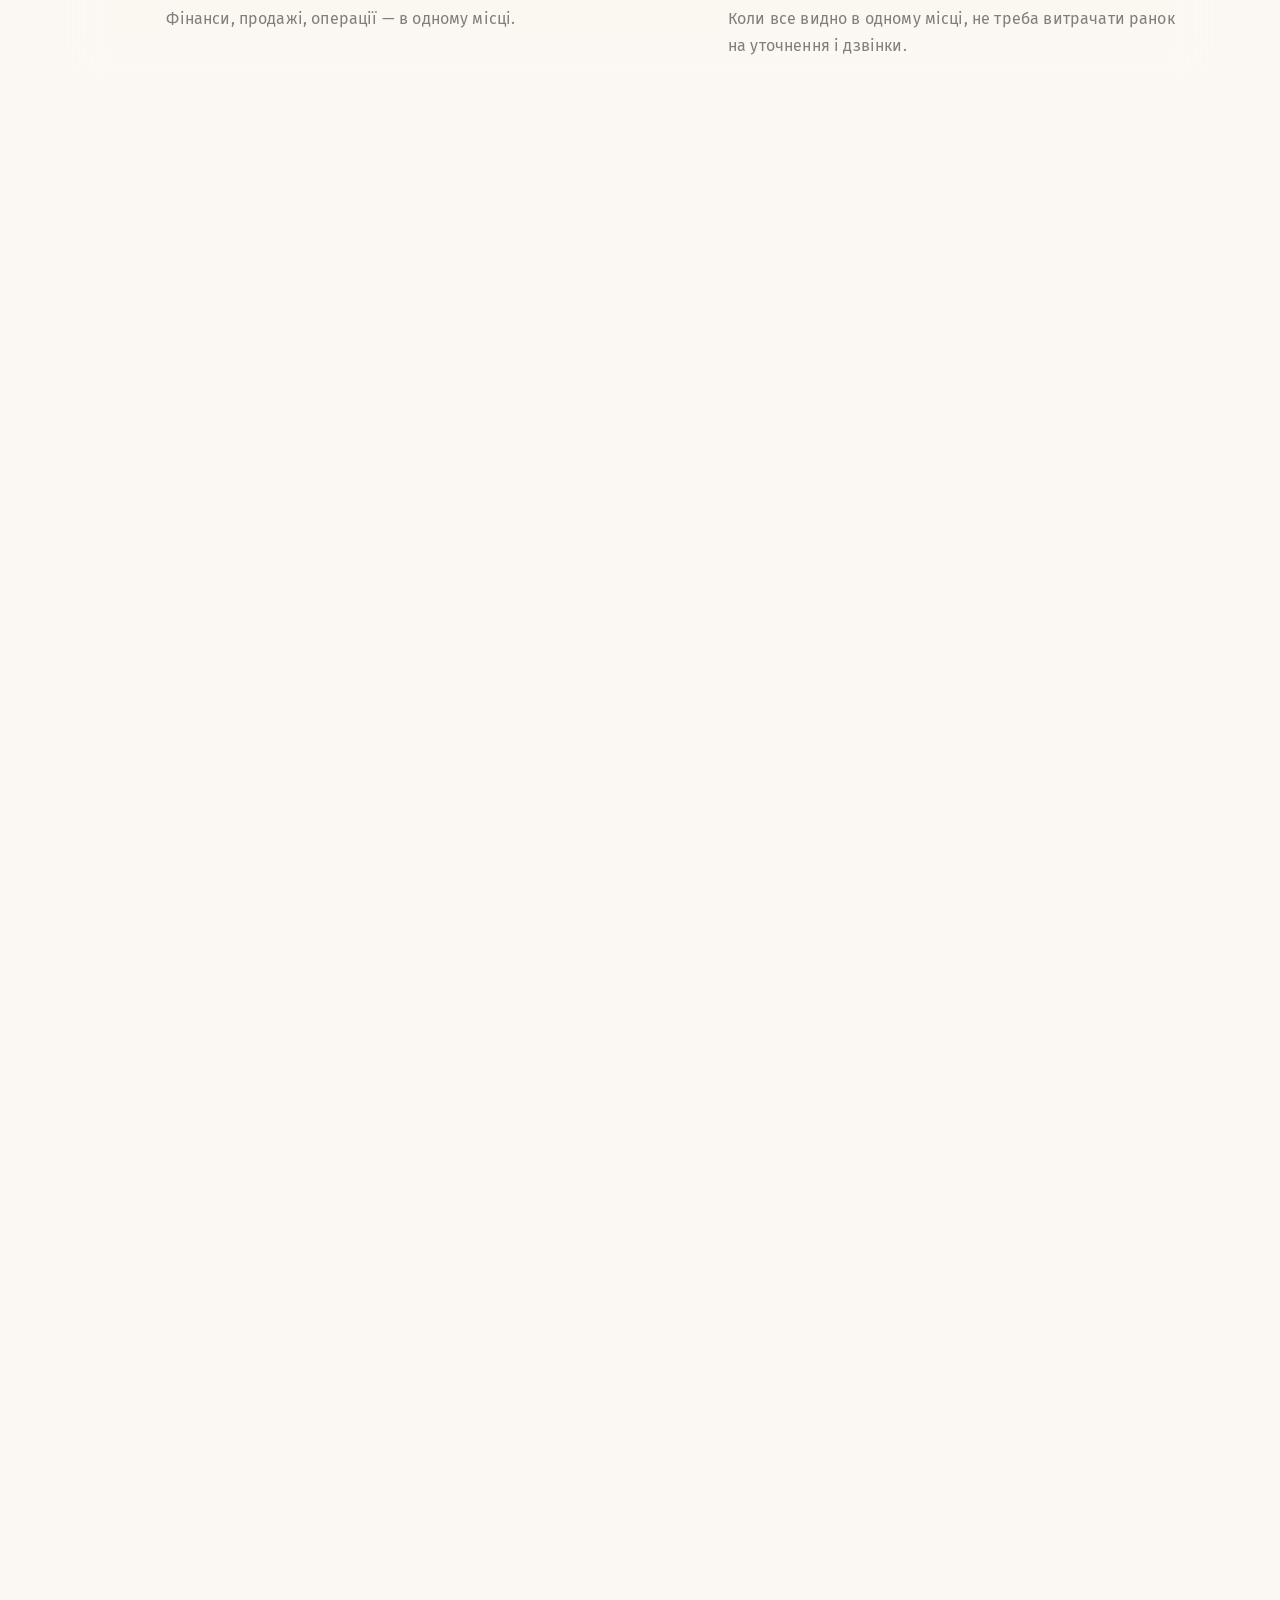
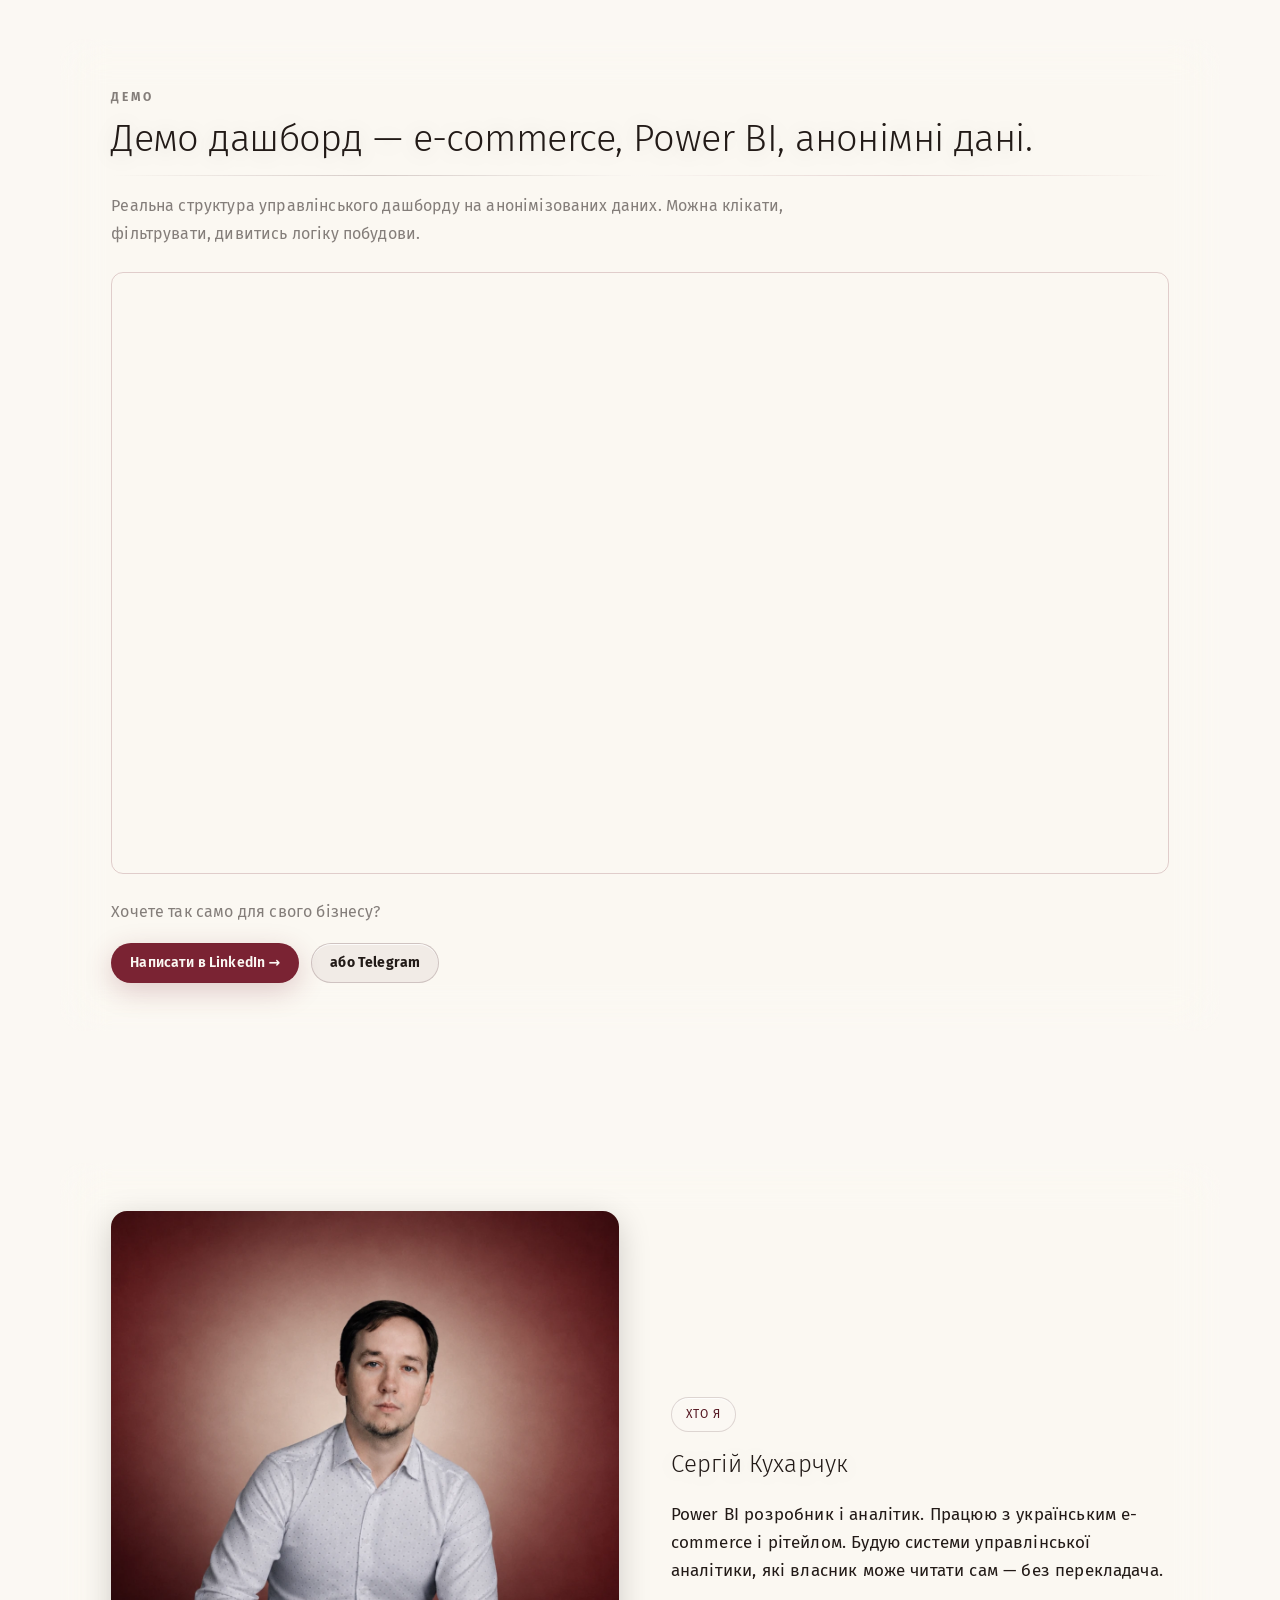
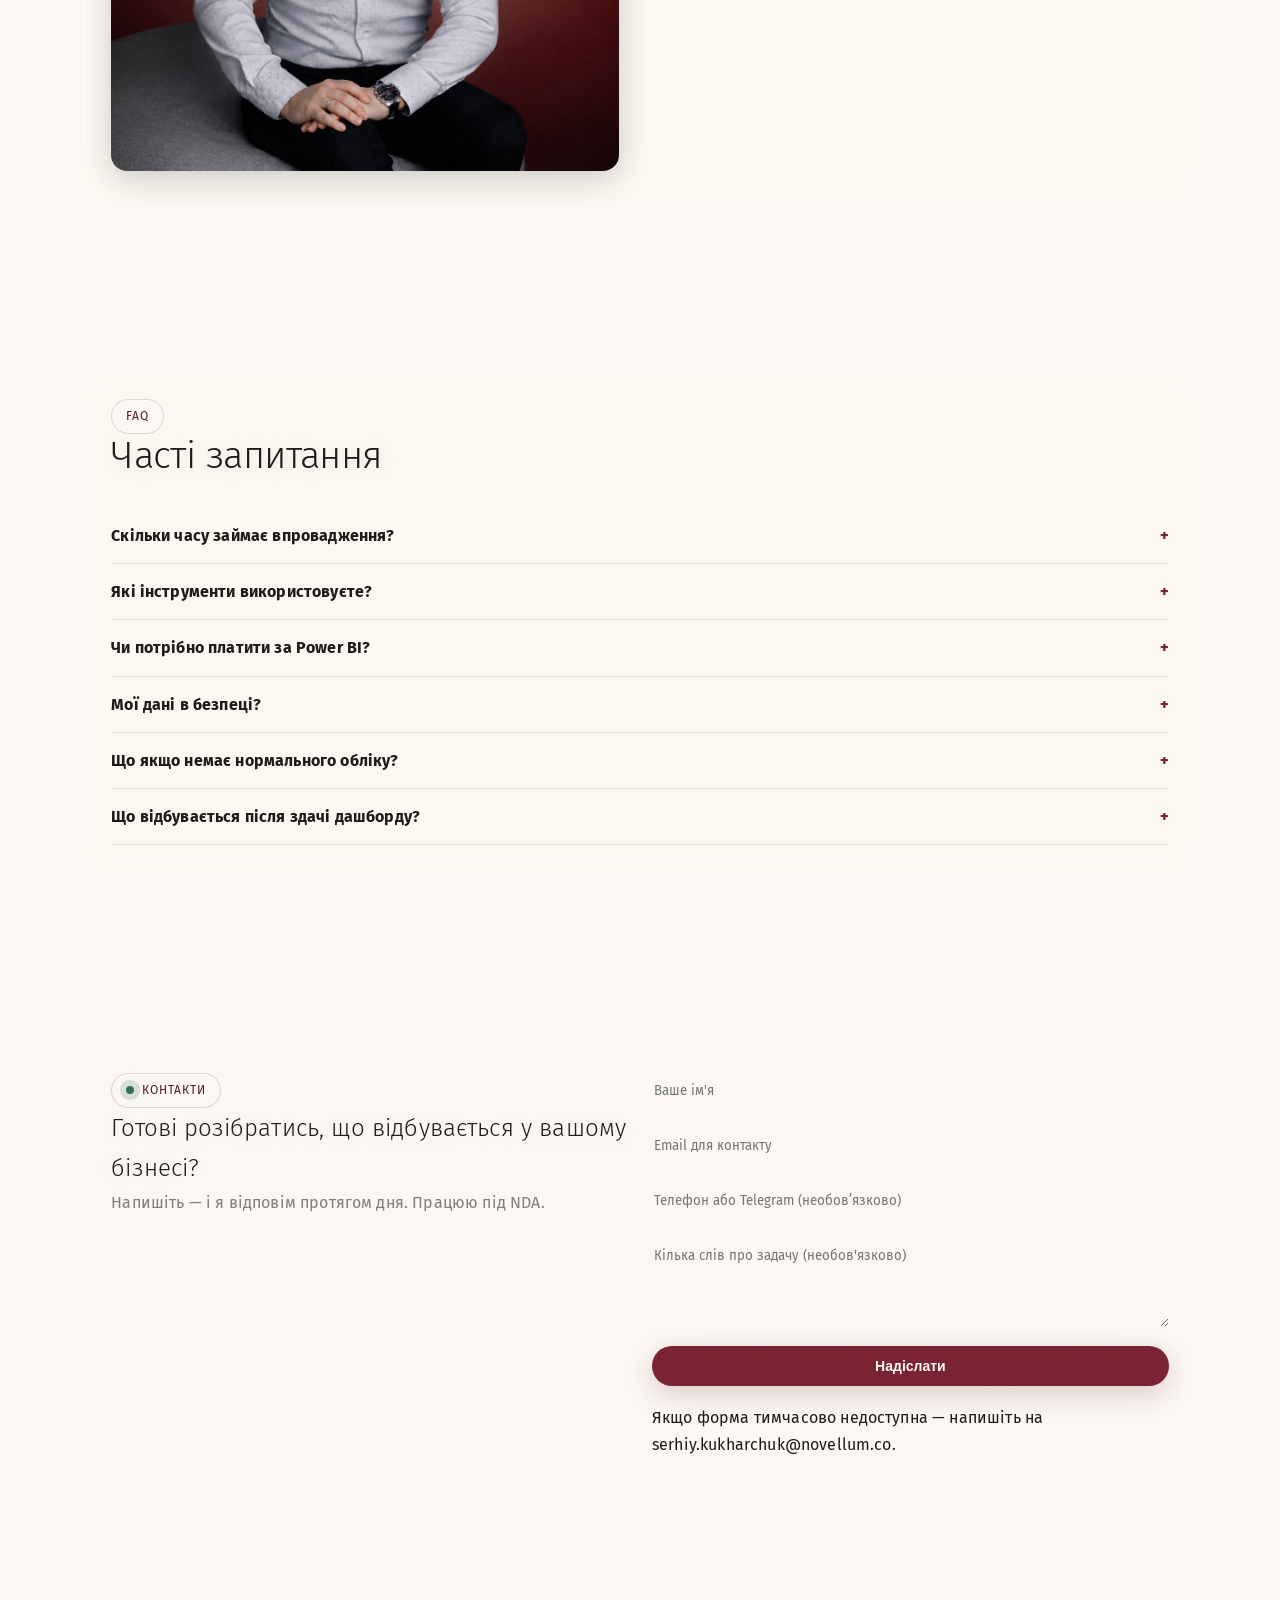
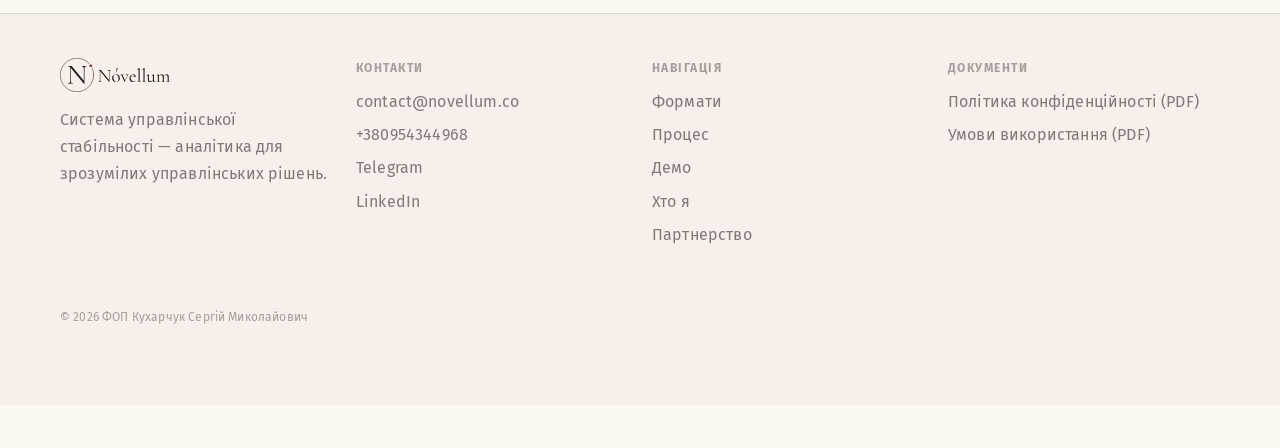
==== commit 3c92d36c: "Restore original hscroll easing for arrows/keyboard; keep native page scroll Restore the RAF-based s" ====
--- a/index.html
+++ b/index.html
@@ -1718,7 +1718,7 @@
     idx = Math.max(0, Math.min(N - 1, idx));
     var outerTop   = outer.getBoundingClientRect().top + window.scrollY;
     var scrollable = N * window.innerHeight - window.innerHeight;
-    smoothSnapTo(outerTop + (idx / (N - 1)) * scrollable);
+    smoothSnapTo(outerTop + (idx / (N - 1)) * scrollable, 1600);
   }
 
   function updateUI(progress, idx) {
@@ -1748,11 +1748,21 @@
   var scrollVel     = 0;
   var prevTargetX   = 0;
 
-  function smoothSnapTo(dest) {
-    if (snapRAF) { cancelAnimationFrame(snapRAF); snapRAF = null; }
+  function easeInOutQuint(t) { return t < 0.5 ? 16*t*t*t*t*t : 1 - Math.pow(-2*t+2, 5)/2; }
+
+  function smoothSnapTo(dest, duration) {
+    if (snapRAF) cancelAnimationFrame(snapRAF);
     snapScrolling = true;
-    window.scrollTo({ top: dest, behavior: 'smooth' });
-    setTimeout(function() { snapScrolling = false; }, 400);
+    var start     = window.scrollY;
+    var startTime = null;
+    function step(ts) {
+      if (!startTime) startTime = ts;
+      var t = Math.min(1, (ts - startTime) / duration);
+      window.scrollTo(0, start + (dest - start) * easeInOutQuint(t));
+      if (t < 1) { snapRAF = requestAnimationFrame(step); }
+      else        { window.scrollTo(0, dest); snapScrolling = false; snapRAF = null; }
+    }
+    snapRAF = requestAnimationFrame(step);
   }
 
   window.addEventListener('scroll', function() {
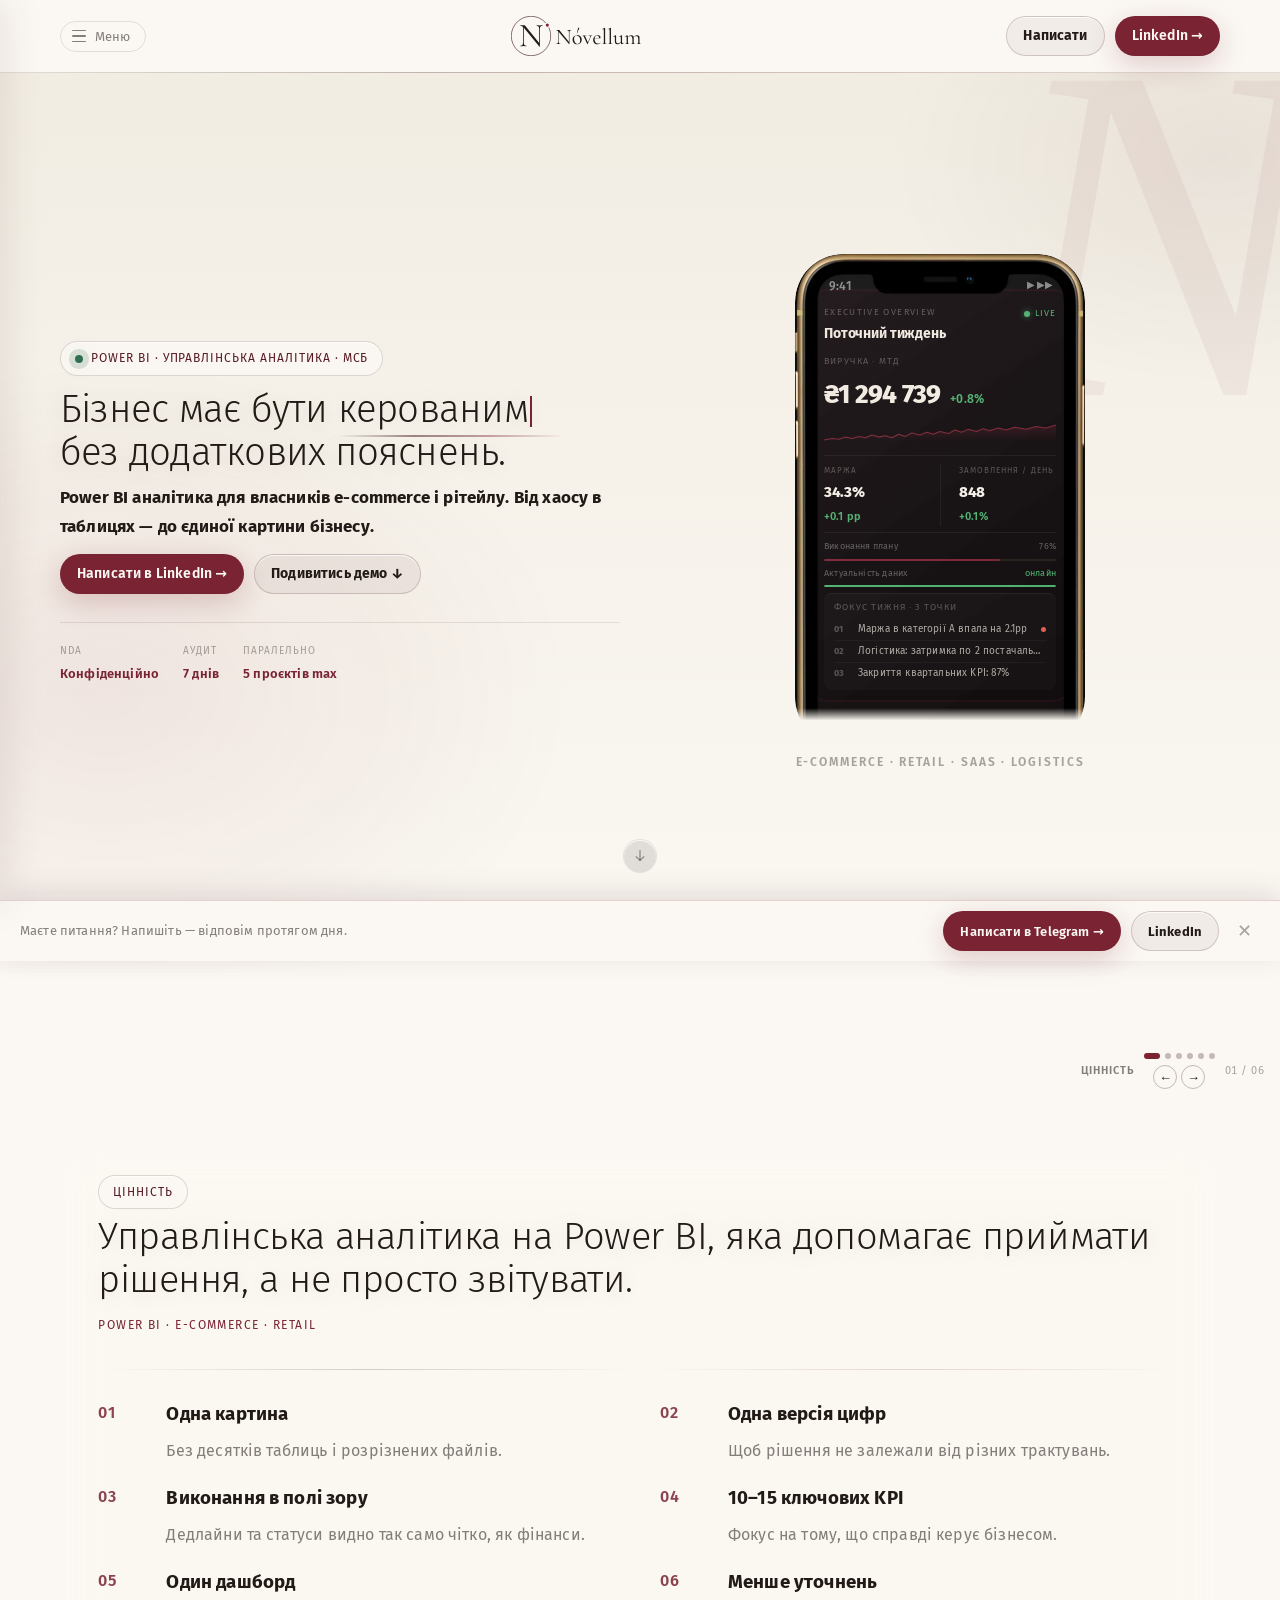
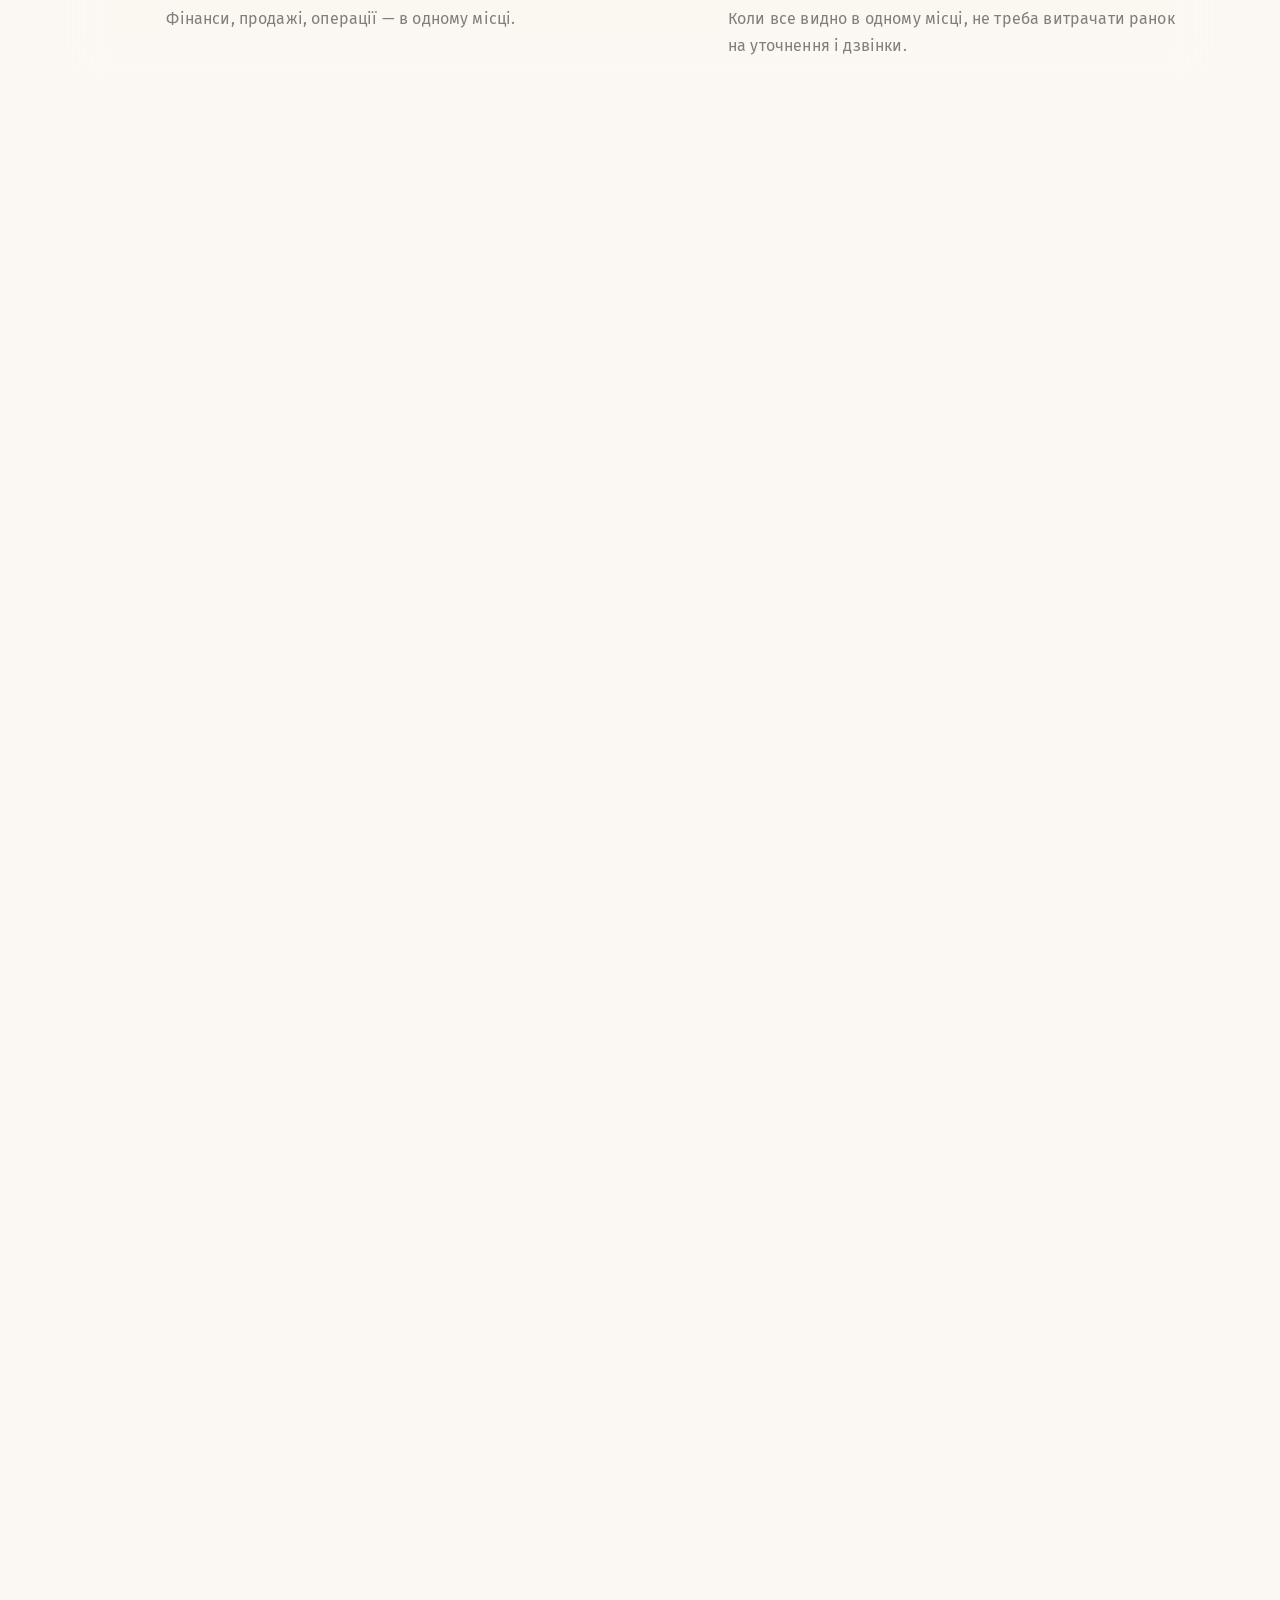
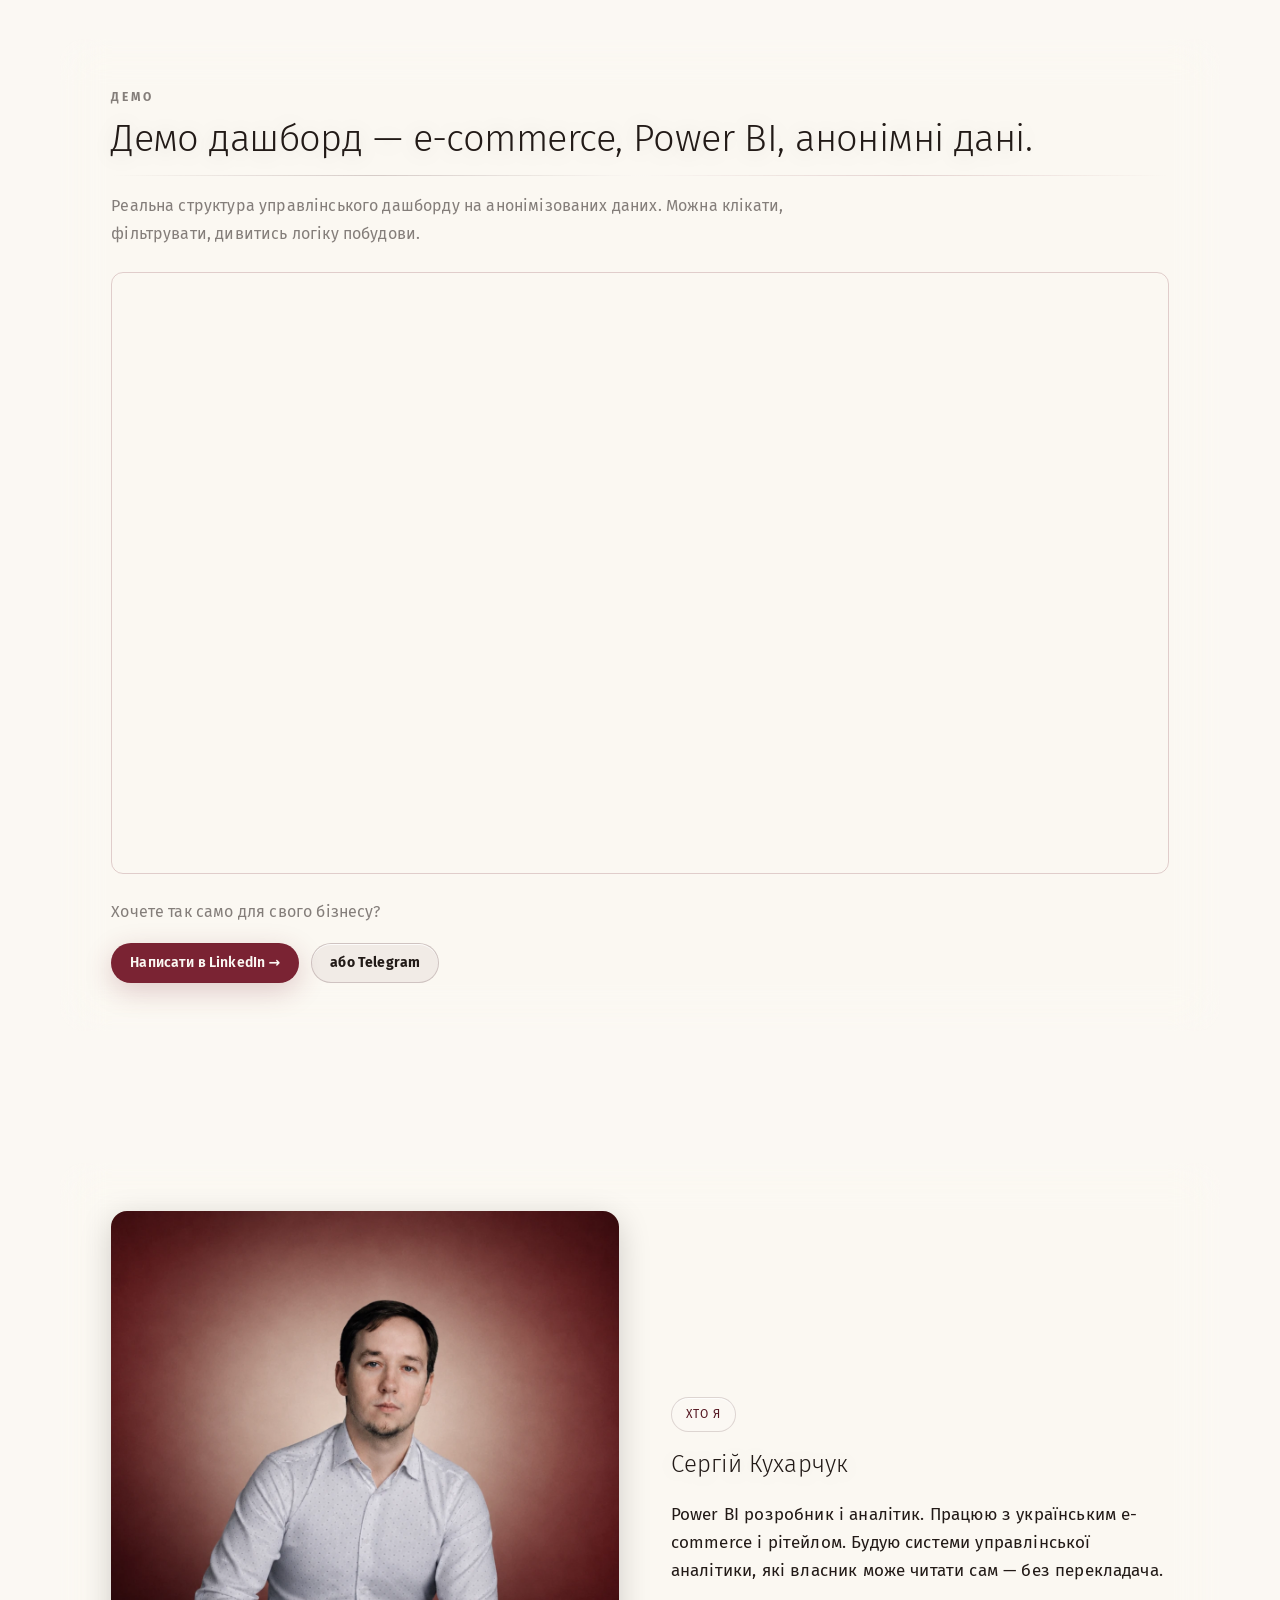
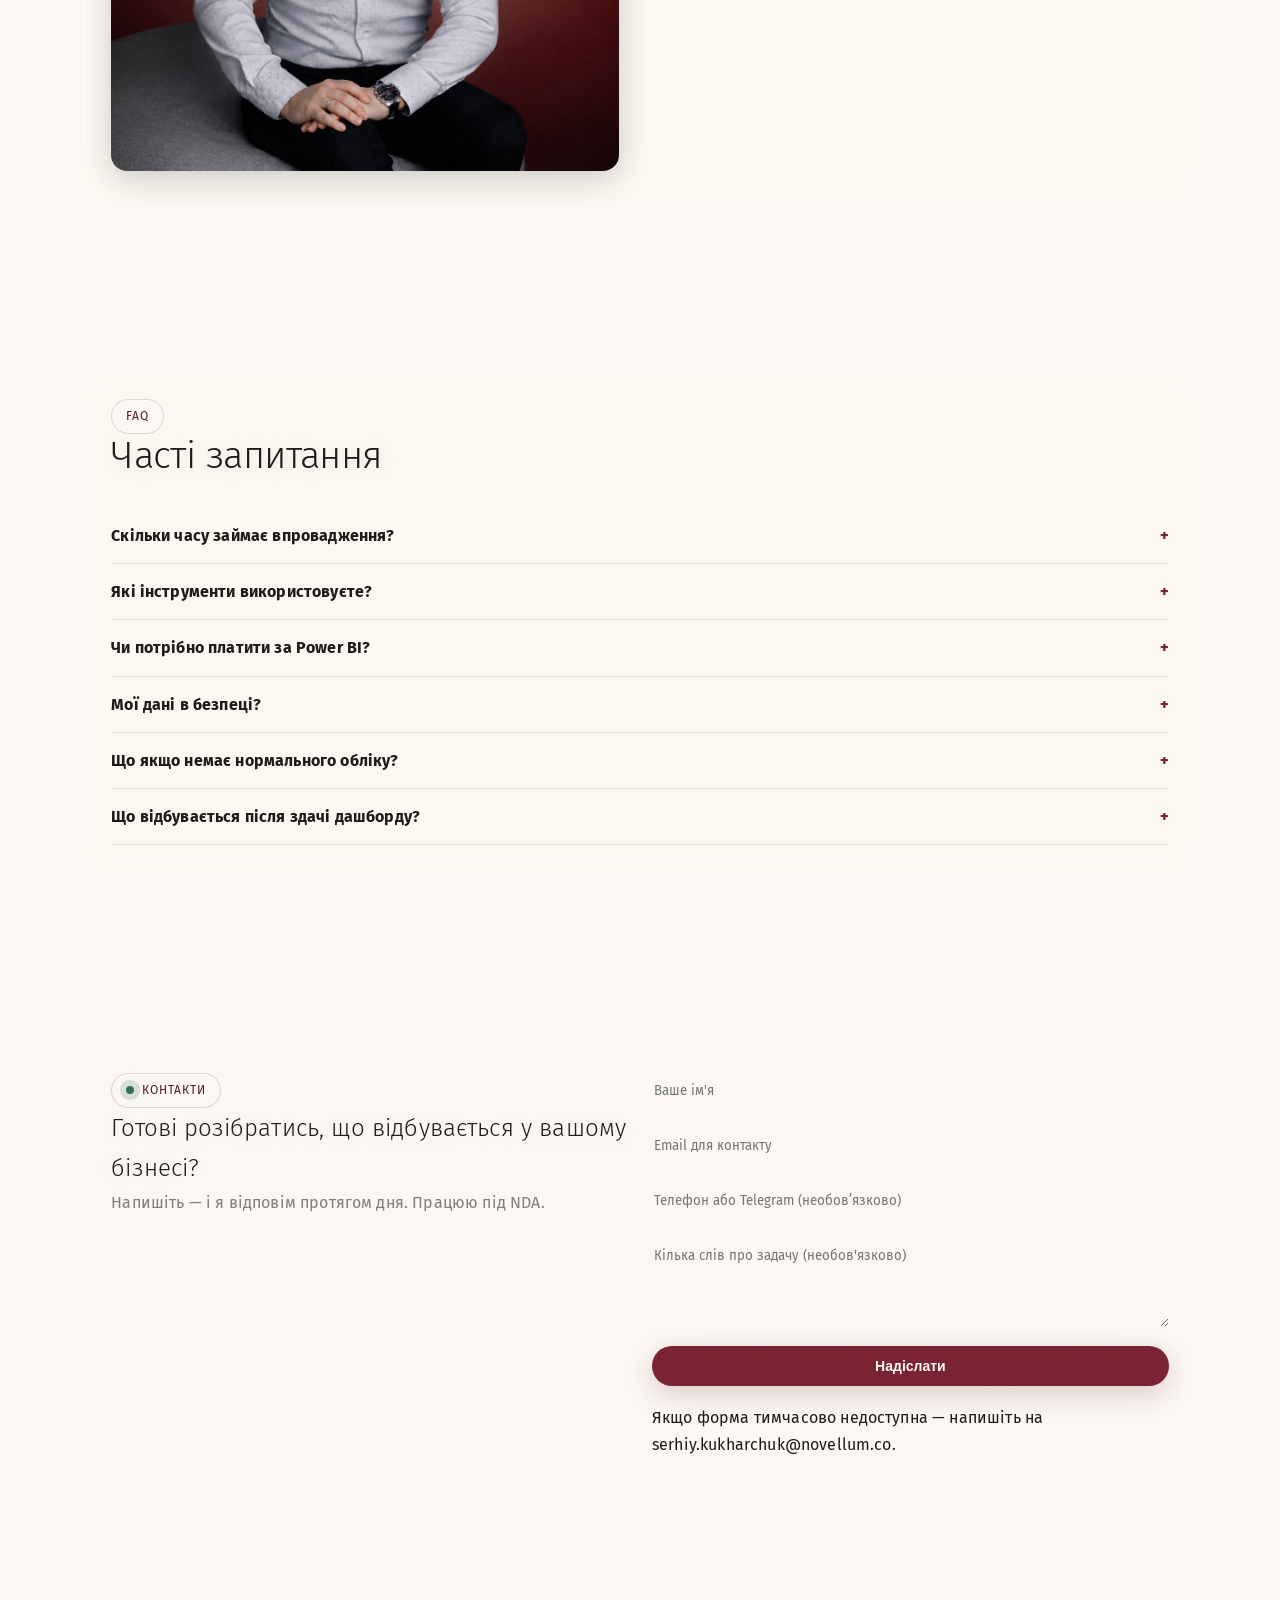
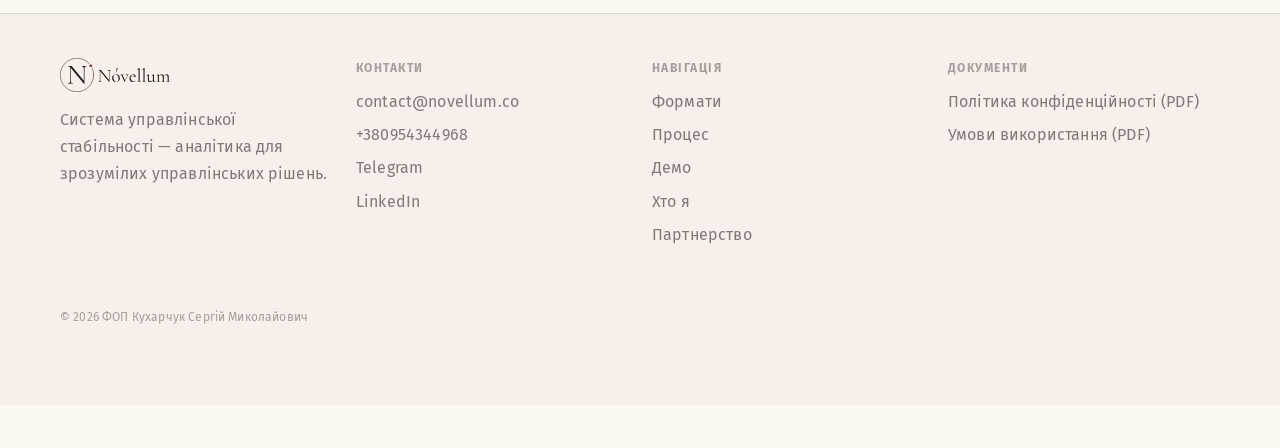
==== commit 5f639a70: "Fix hscroll: add wheel proxy to route scroll to page instead of slide div Without Lenis, the browser" ====
--- a/index.html
+++ b/index.html
@@ -1775,6 +1775,23 @@
     if (!rafPending) { rafPending = true; requestAnimationFrame(renderFrame); }
   }, { passive: true });
 
+  // Wheel proxy: route all wheel events inside the hscroll zone to page scroll.
+  // Without Lenis, hscroll-slide (overflow-y:auto) absorbs wheel events;
+  // this intercepts them and re-fires as a plain scrollBy so the page moves.
+  outer.addEventListener('wheel', function(e) {
+    var rect = outer.getBoundingClientRect();
+    var scrollable = N * window.innerHeight - window.innerHeight;
+    var p = -rect.top / scrollable;
+    if (p < 0 || p > 1) return;           // not in zone — let browser handle
+    if (p <= 0 && e.deltaY < 0) return;   // at start, scrolling up — let go
+    if (p >= 1 && e.deltaY > 0) return;   // at end, scrolling down — let go
+    e.preventDefault();
+    var delta = e.deltaMode === 1 ? e.deltaY * 40
+              : e.deltaMode === 2 ? e.deltaY * window.innerHeight
+              : e.deltaY;
+    window.scrollBy(0, delta);
+  }, { passive: false });
+
   // Arrow buttons
   if (prevBtn) prevBtn.addEventListener('click', function() { goToSlide(currentIdx - 1); });
   if (nextBtn) nextBtn.addEventListener('click', function() { goToSlide(currentIdx + 1); });
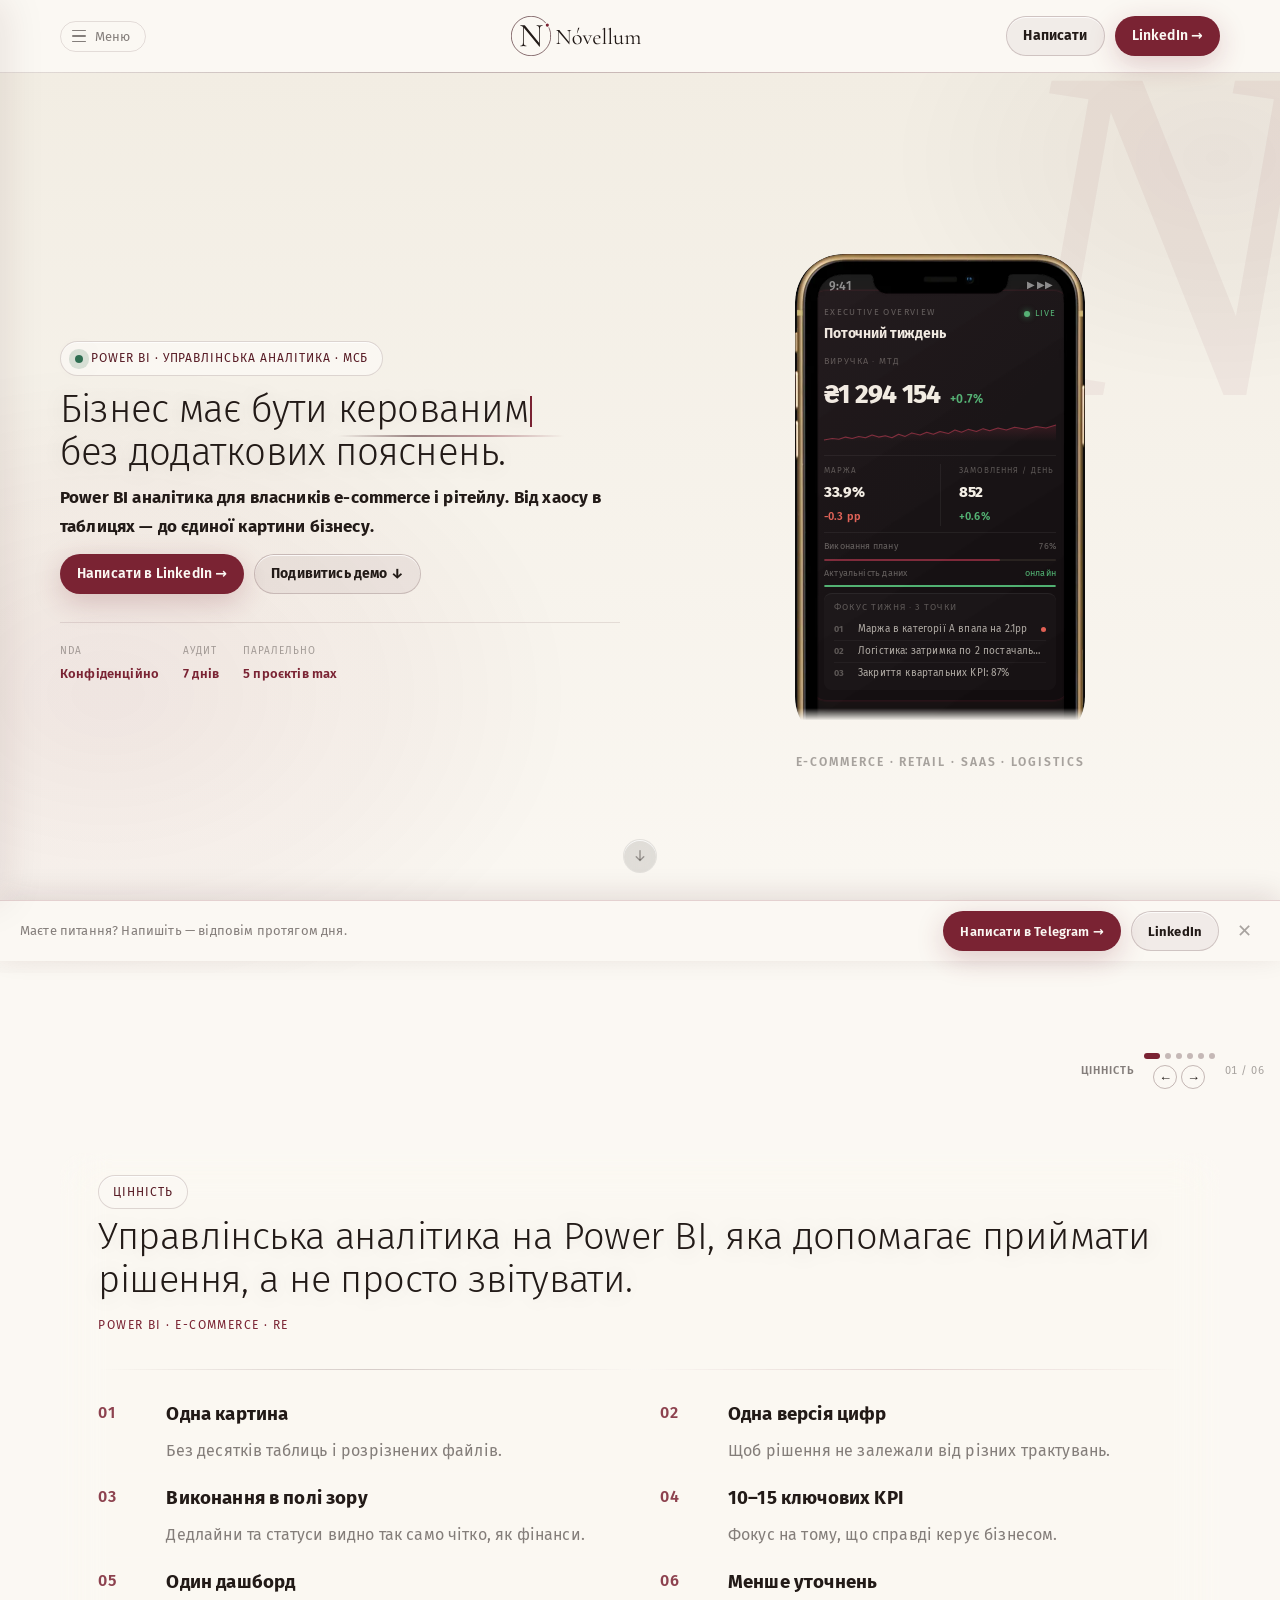
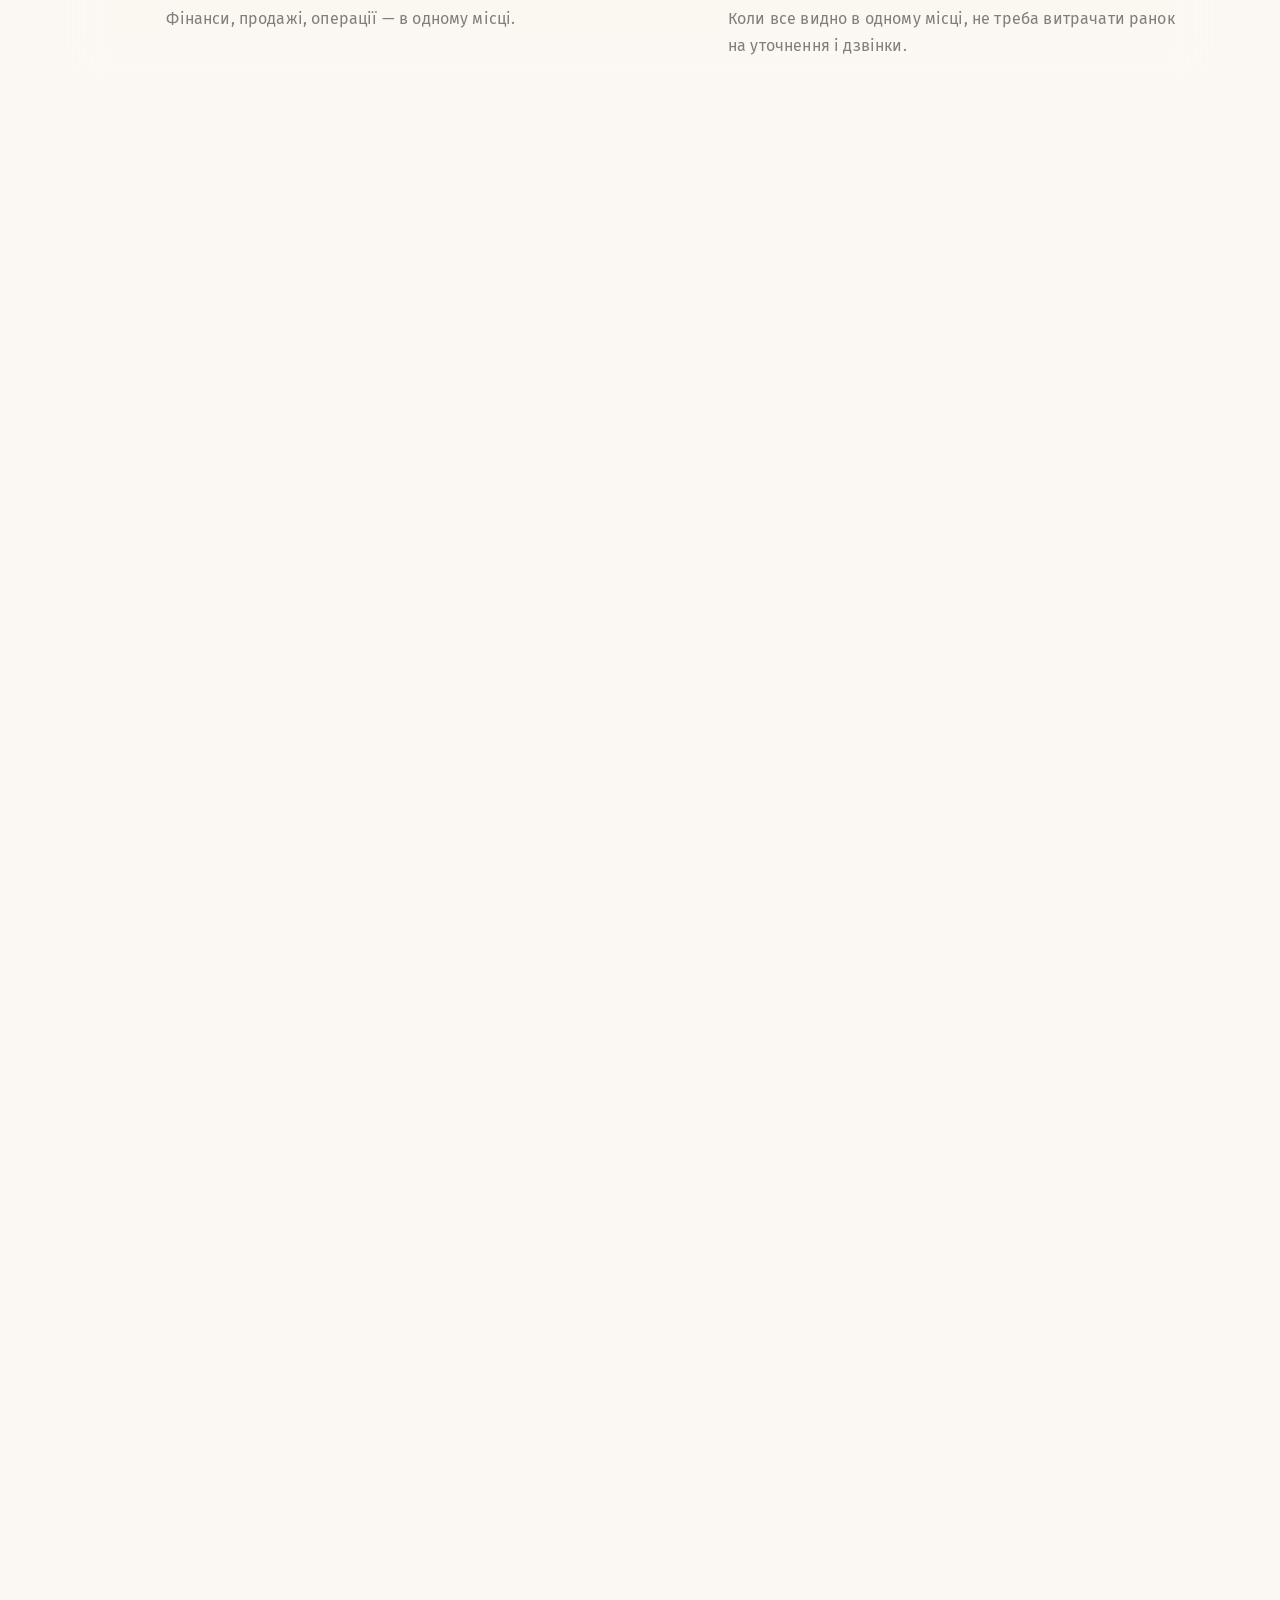
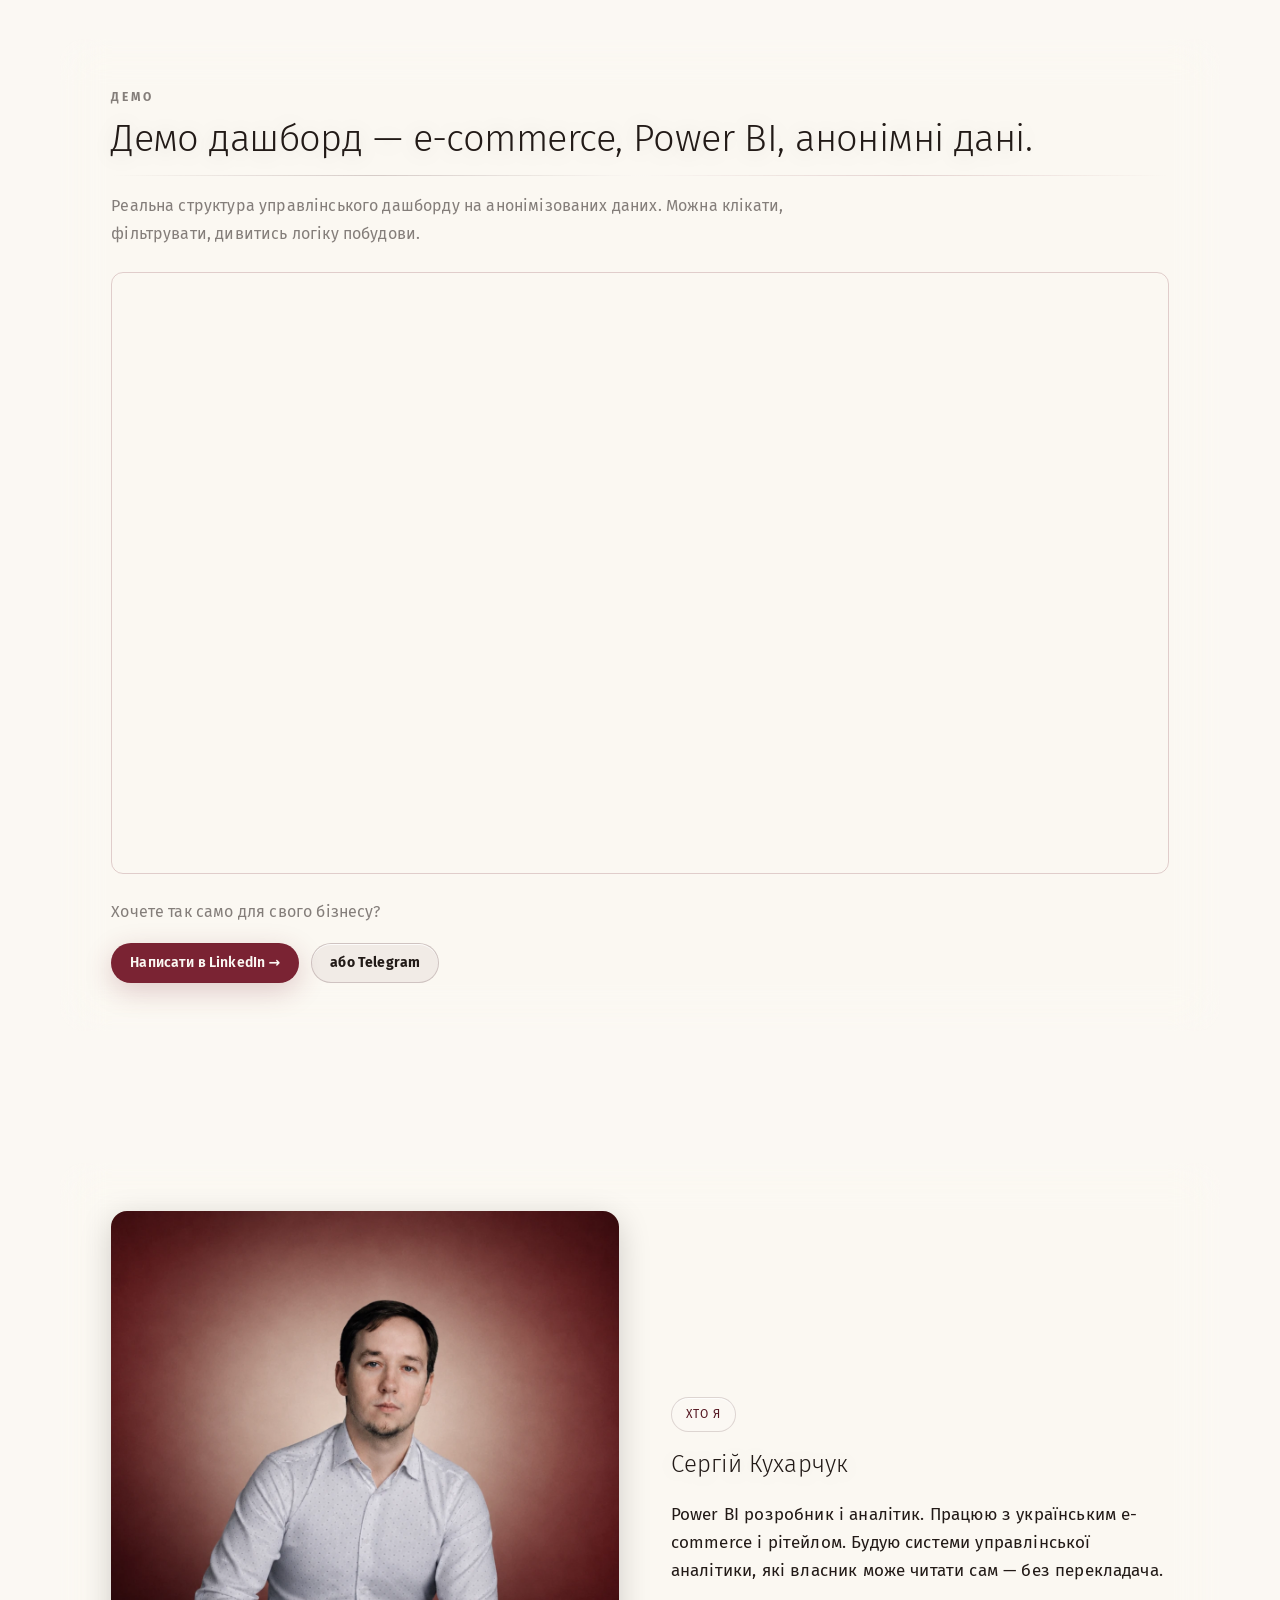
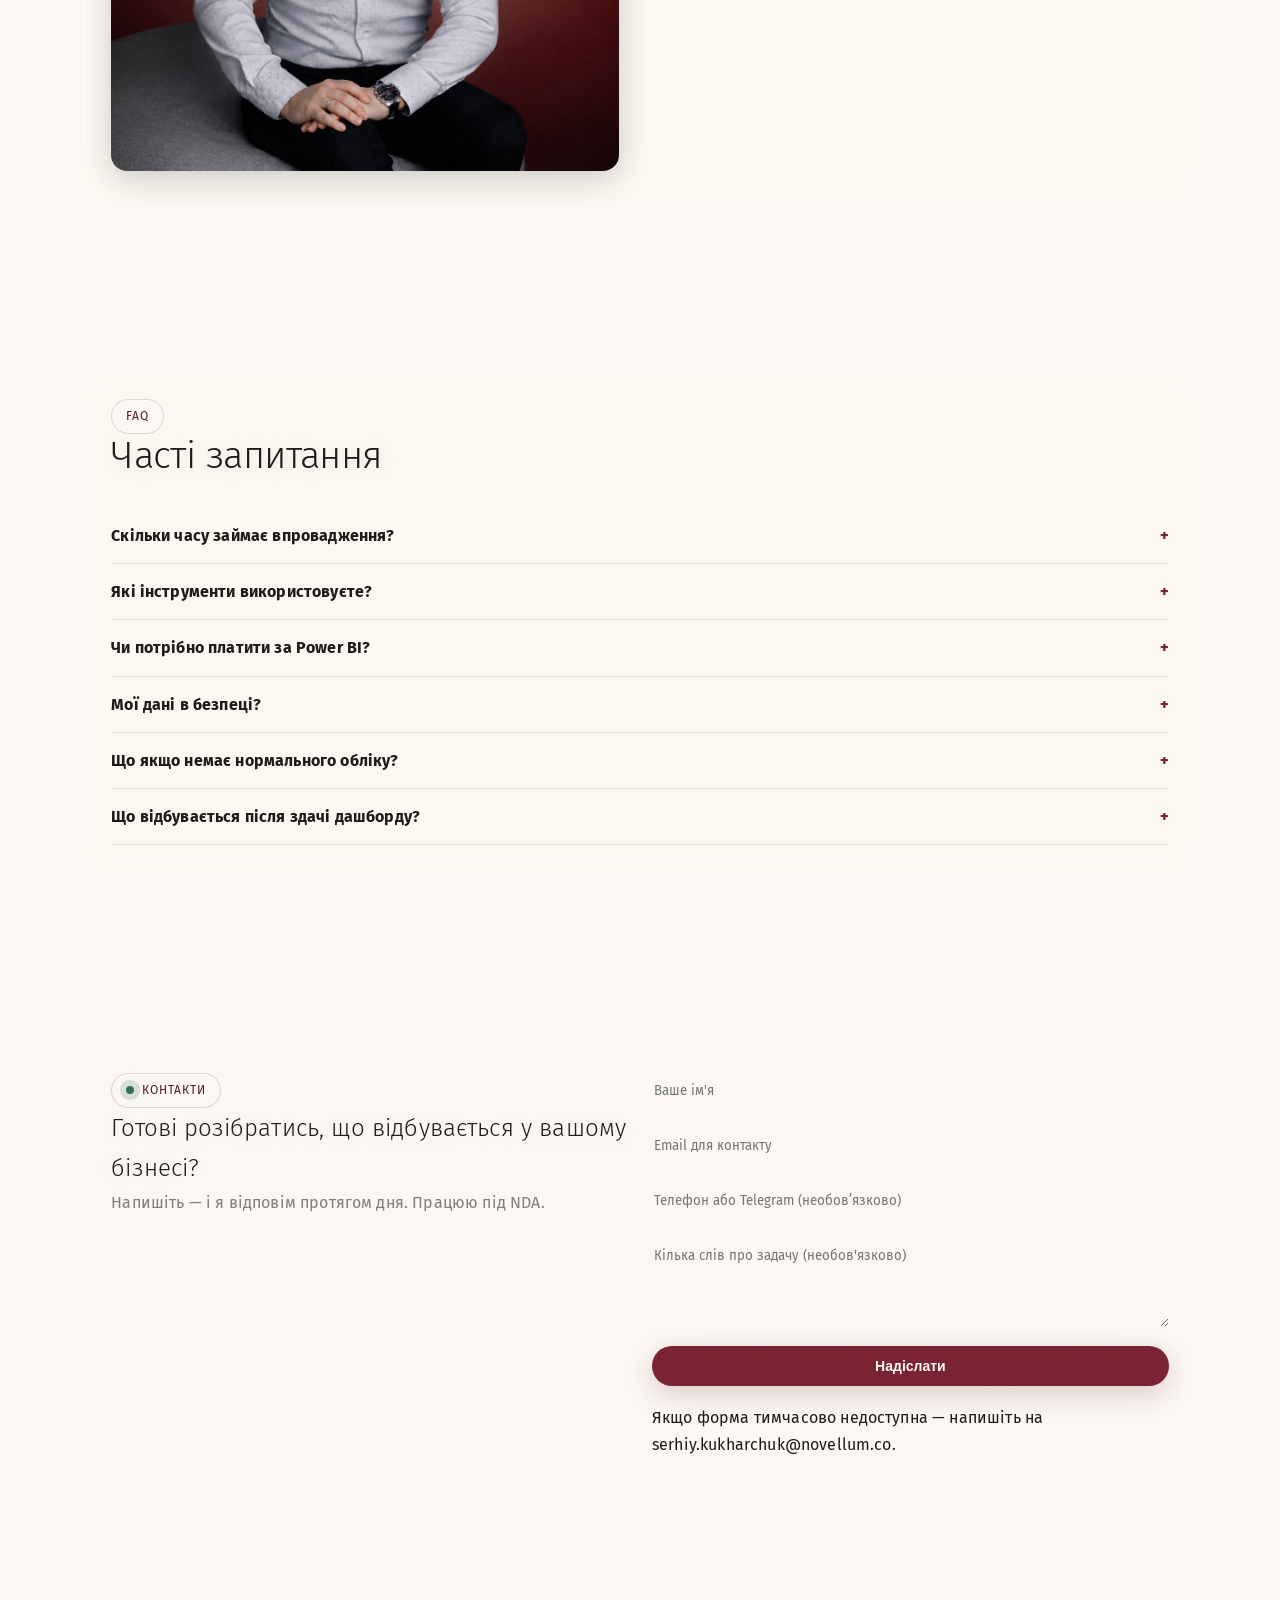
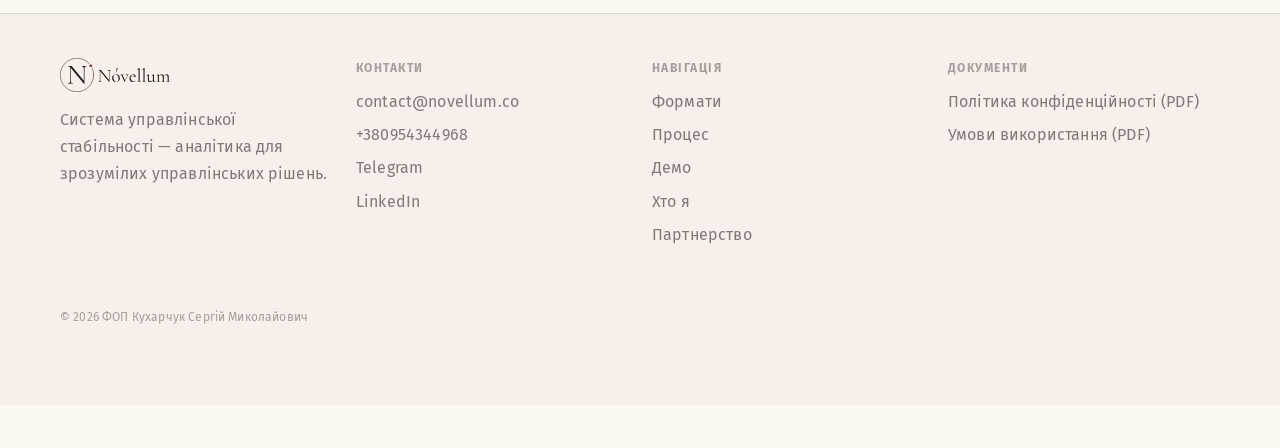
==== commit 1f36ea38: "Fix hscroll boundary hang: always scrollBy when outer overlaps viewport Previous version released wh" ====
--- a/index.html
+++ b/index.html
@@ -1775,16 +1775,14 @@
     if (!rafPending) { rafPending = true; requestAnimationFrame(renderFrame); }
   }, { passive: true });
 
-  // Wheel proxy: route all wheel events inside the hscroll zone to page scroll.
-  // Without Lenis, hscroll-slide (overflow-y:auto) absorbs wheel events;
-  // this intercepts them and re-fires as a plain scrollBy so the page moves.
+  // Wheel proxy: whenever the outer div overlaps the viewport (user is hovering
+  // over the hscroll zone), intercept the wheel event and route it to the page.
+  // Without this, hscroll-slide (overflow-y:auto) absorbs wheel events and the
+  // page never scrolls, so translateX never updates. Always using scrollBy means
+  // the page scrolls through AND past the zone with no hang at boundaries.
   outer.addEventListener('wheel', function(e) {
     var rect = outer.getBoundingClientRect();
-    var scrollable = N * window.innerHeight - window.innerHeight;
-    var p = -rect.top / scrollable;
-    if (p < 0 || p > 1) return;           // not in zone — let browser handle
-    if (p <= 0 && e.deltaY < 0) return;   // at start, scrolling up — let go
-    if (p >= 1 && e.deltaY > 0) return;   // at end, scrolling down — let go
+    if (rect.bottom <= 0 || rect.top >= window.innerHeight) return; // outer offscreen
     e.preventDefault();
     var delta = e.deltaMode === 1 ? e.deltaY * 40
               : e.deltaMode === 2 ? e.deltaY * window.innerHeight
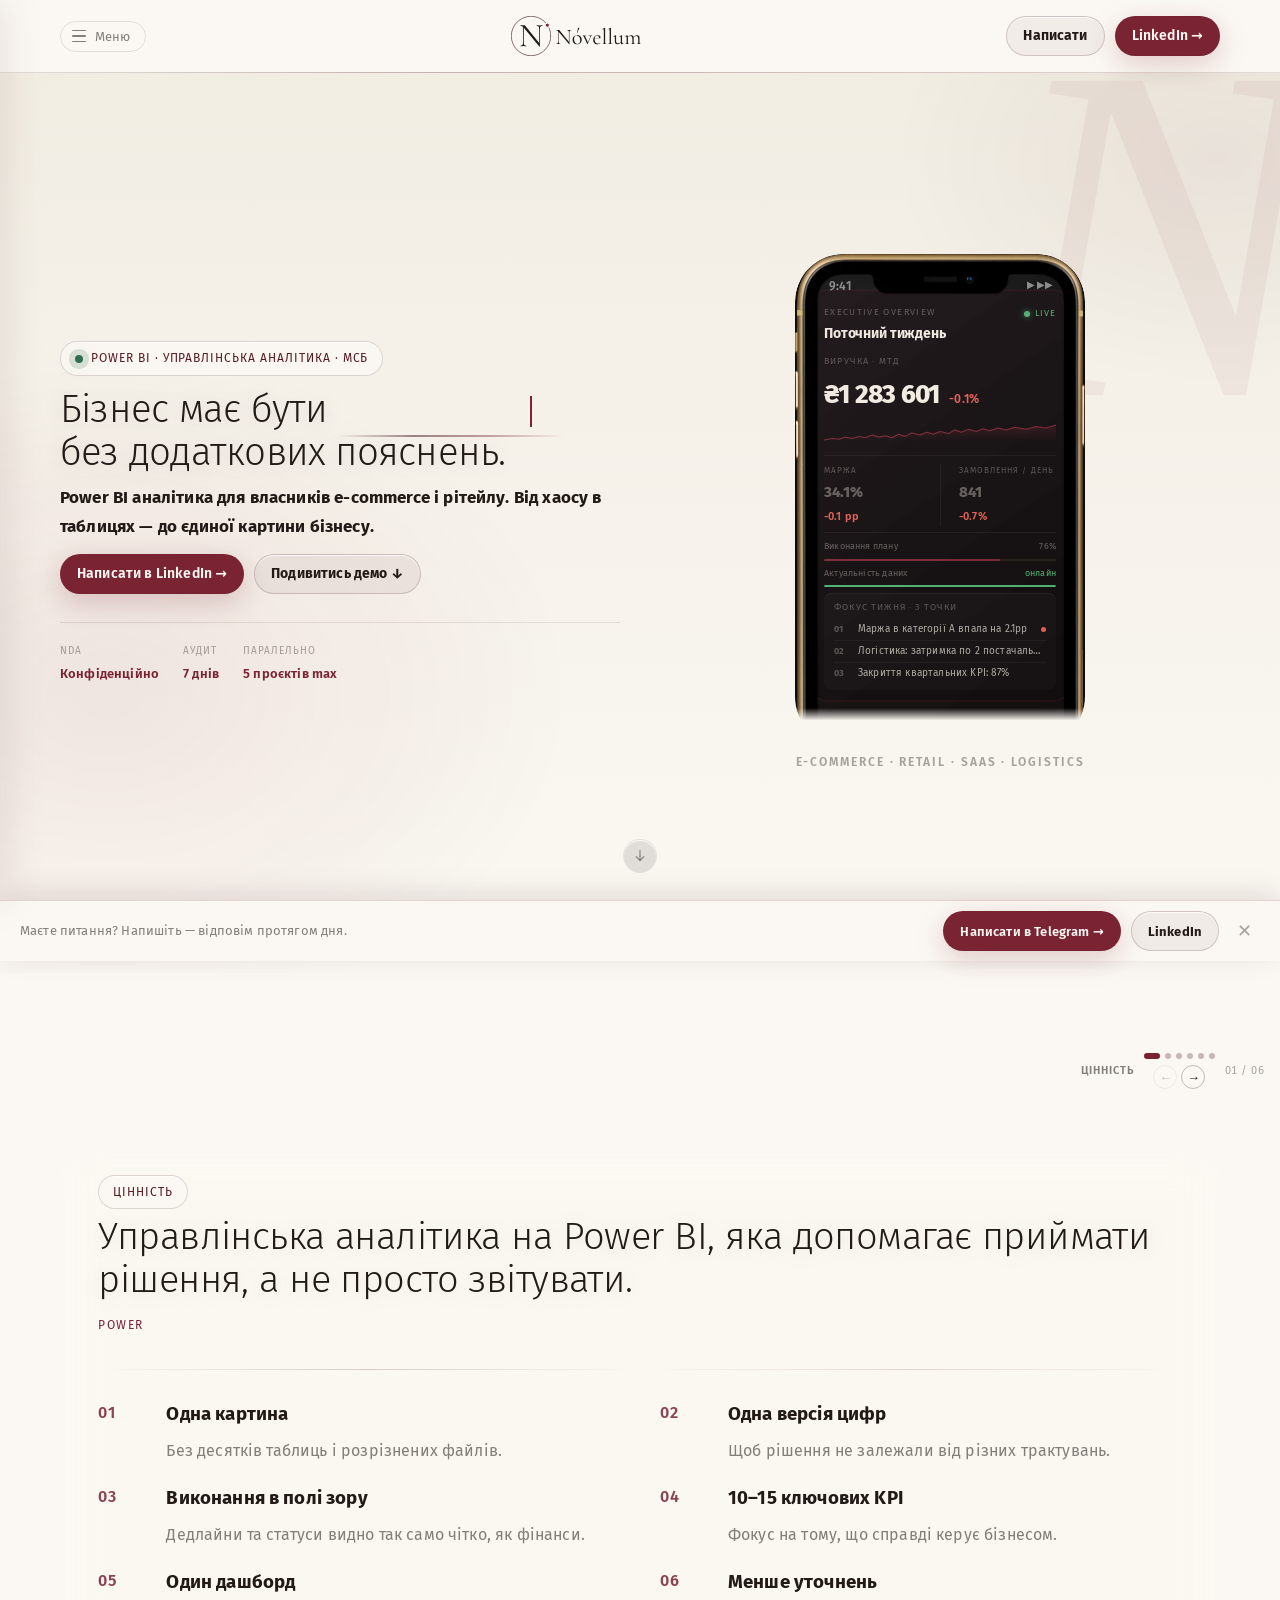
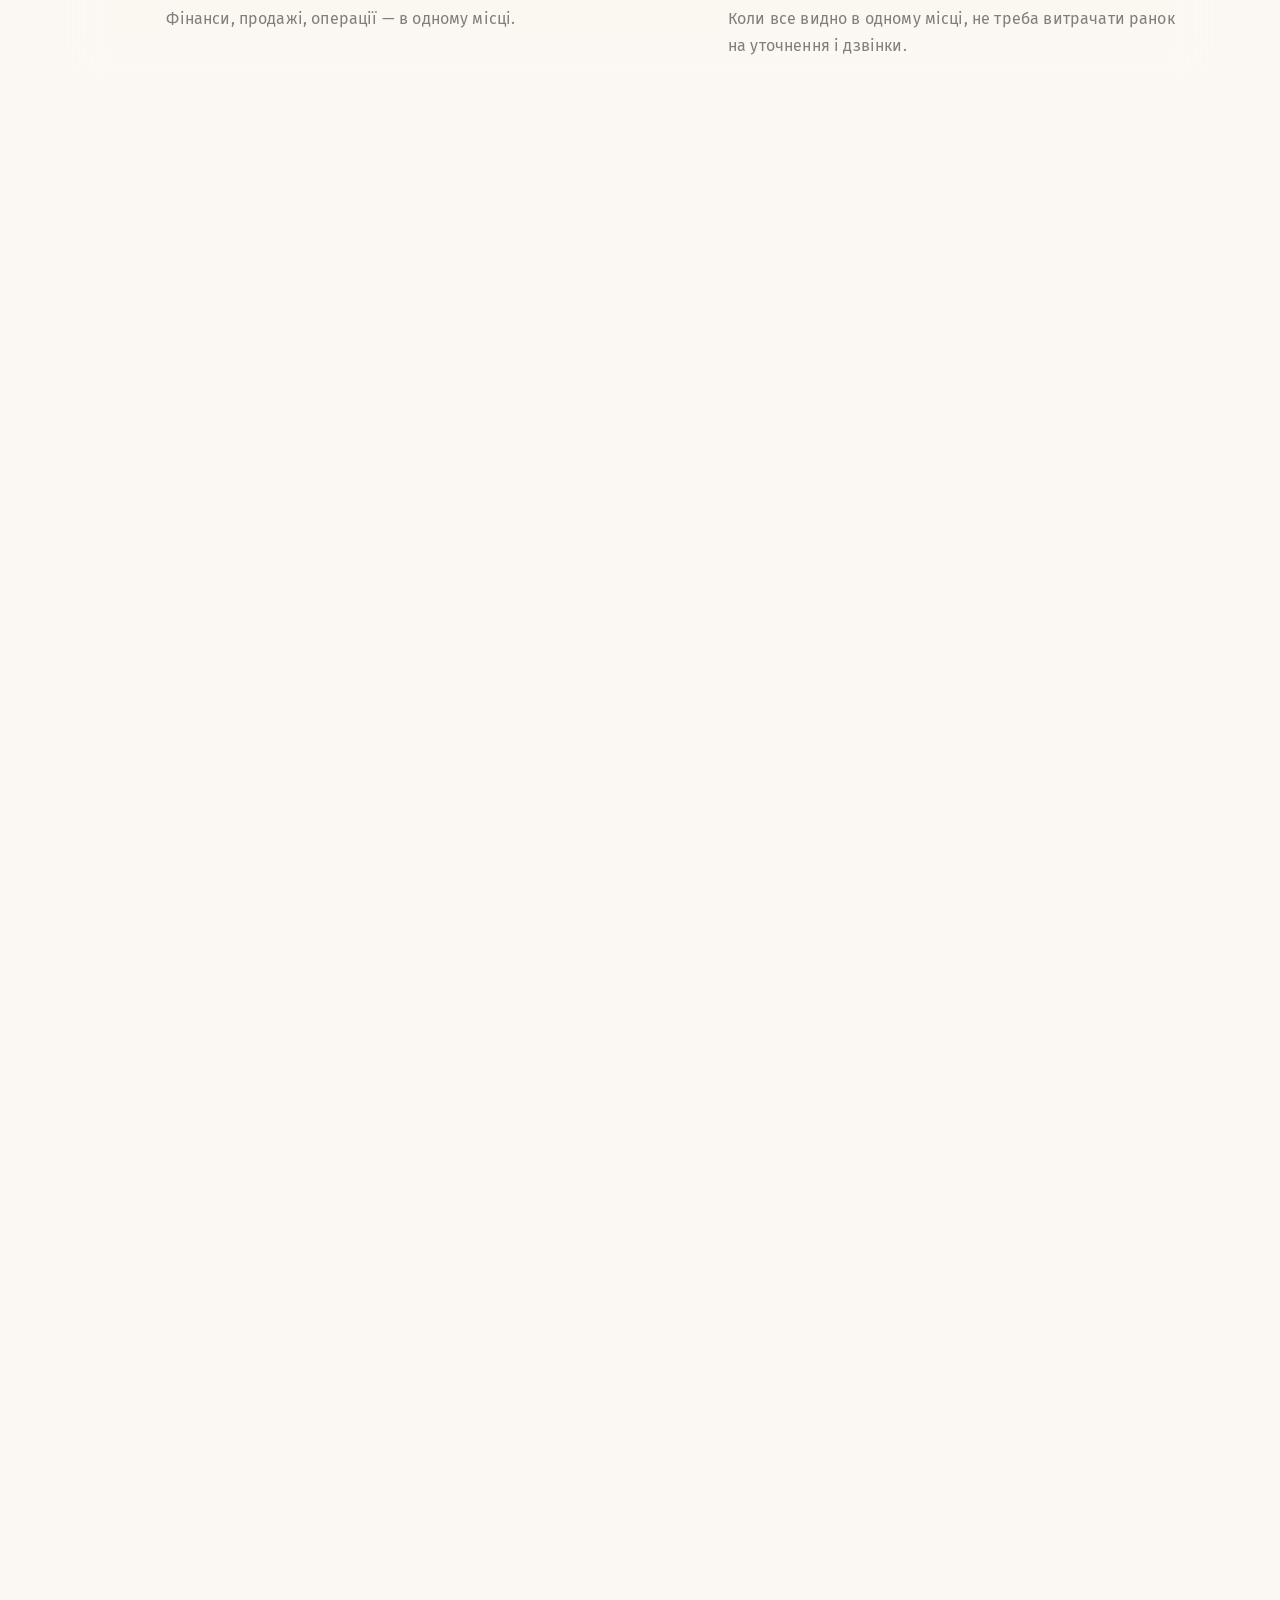
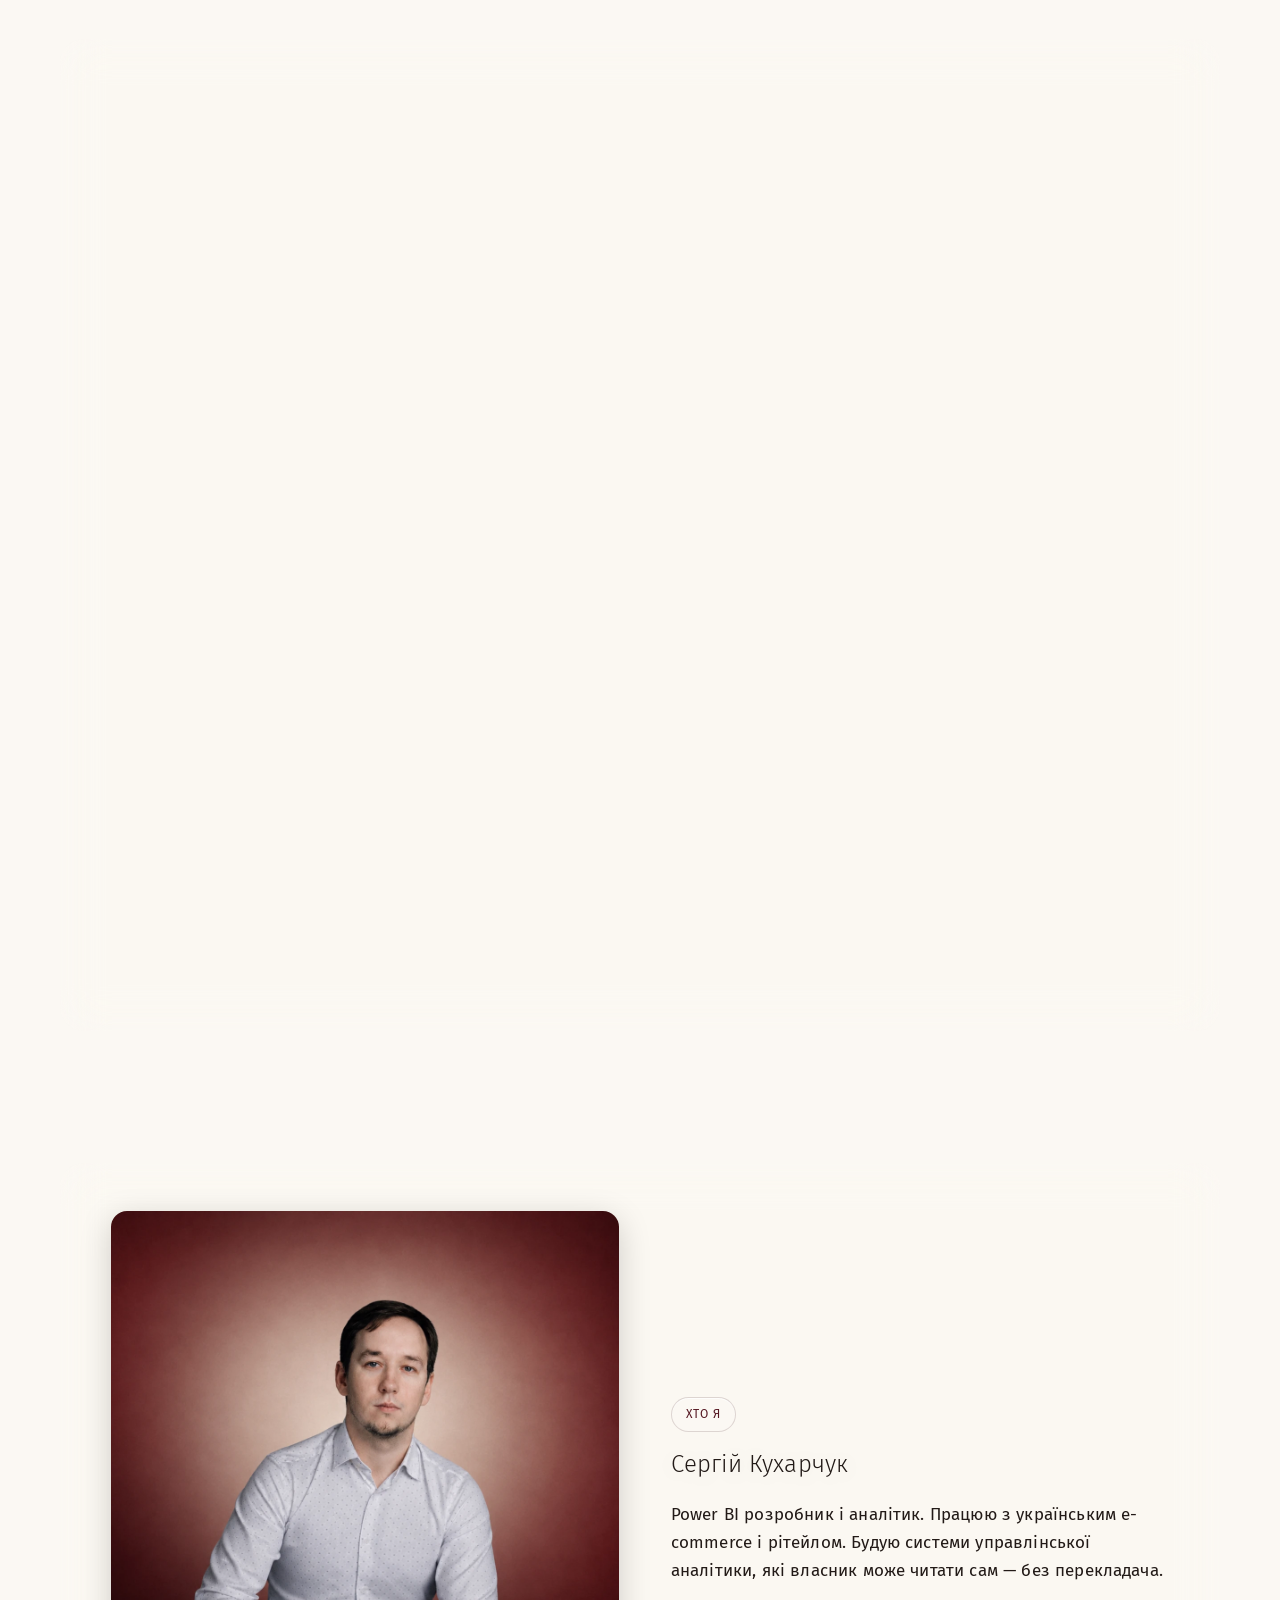
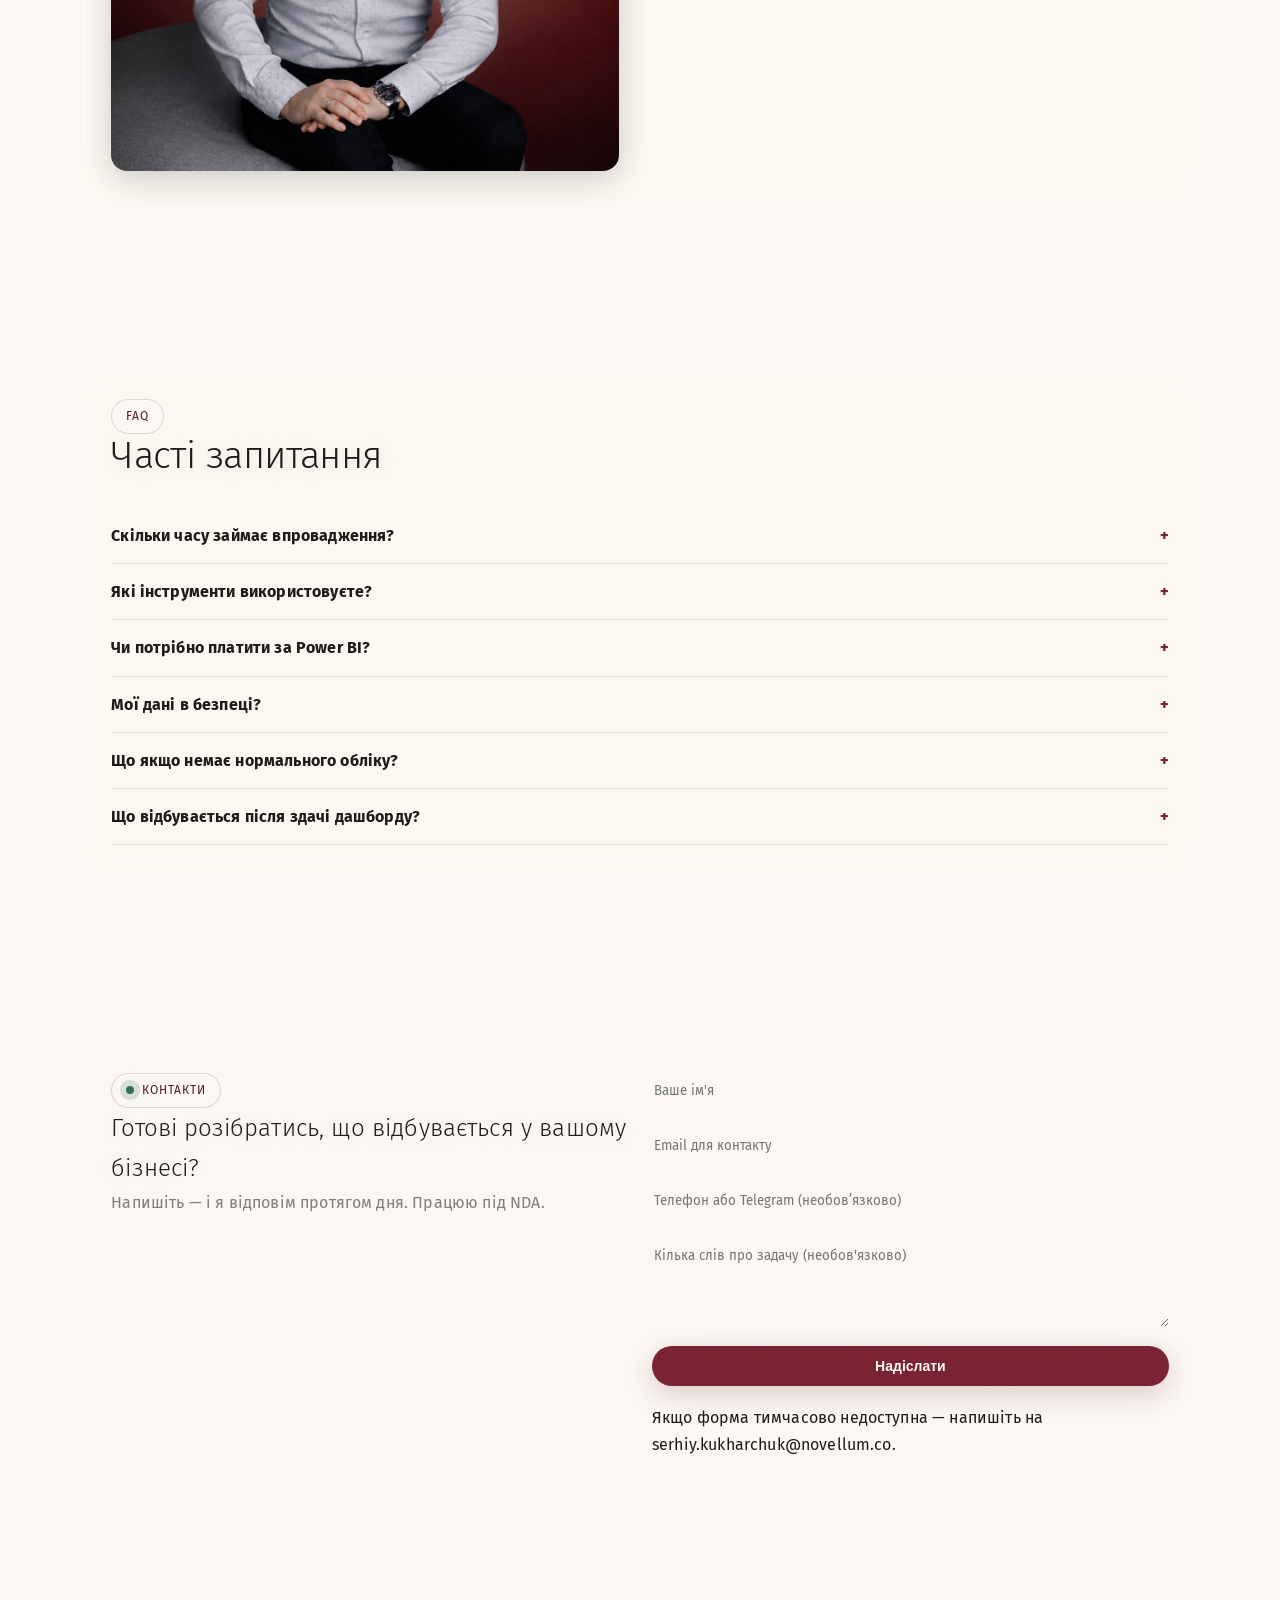
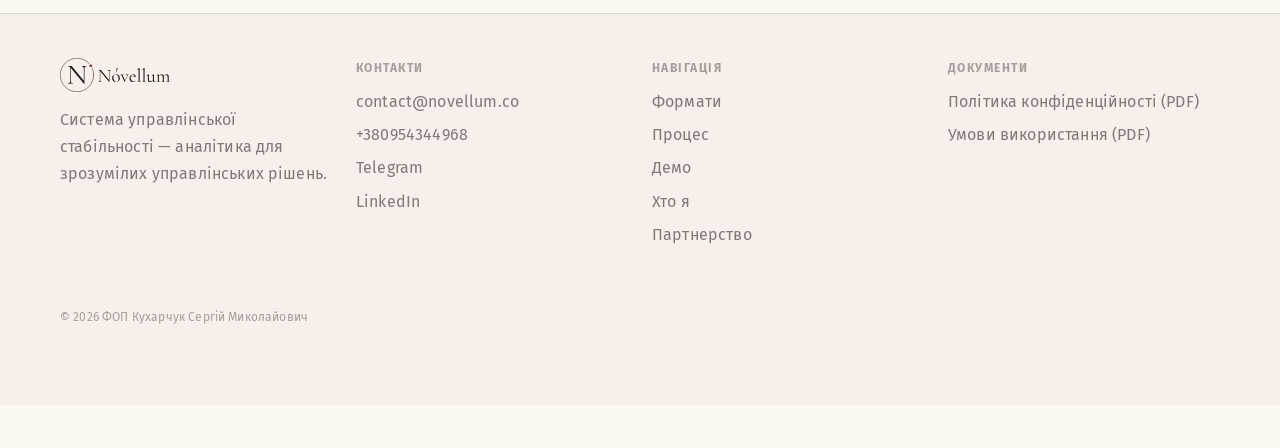
==== commit f753b25d: "perf: defer Plerdy load until interaction or 3s after window.load Plerdy main.js runs heavy synchron" ====
--- a/index.html
+++ b/index.html
@@ -161,15 +161,25 @@
   'https://www.googletagmanager.com/gtm.js?id='+i+dl;f.parentNode.insertBefore(j,f);
   })(window,document,'script','dataLayer','GTM-M32PB2ML');</script>
   <!-- End Google Tag Manager -->
-  <!-- BEGIN PLERDY CODE -->
-  <script type="text/javascript" defer data-plerdy_code='1'>
-    var _protocol="https:"==document.location.protocol?"https://":"http://";
-    _site_hash_code = "9d9e118cd5dfa635baee25aafb95c633",_suid=78066, plerdyScript=document.createElement("script");
-    plerdyScript.setAttribute("defer",""),plerdyScript.dataset.plerdymainscript="plerdymainscript",
-    plerdyScript.src="https://a.plerdy.com/public/js/click/main.js?v="+Math.random();
-    var plerdymainscript=document.querySelector("[data-plerdymainscript='plerdymainscript']");
-    plerdymainscript&&plerdymainscript.parentNode.removeChild(plerdymainscript);
-    try{document.head.appendChild(plerdyScript)}catch(t){console.log(t,"unable add script tag")}
+  <!-- BEGIN PLERDY CODE — deferred until interaction or 3s after load -->
+  <script data-plerdy_code='1'>
+  (function(){
+    var loaded=false;
+    function loadPlerdy(){
+      if(loaded)return;loaded=true;
+      _site_hash_code="9d9e118cd5dfa635baee25aafb95c633";_suid=78066;
+      var s=document.createElement('script');
+      s.dataset.plerdymainscript='plerdymainscript';
+      s.src='https://a.plerdy.com/public/js/click/main.js?v='+Math.random();
+      var ex=document.querySelector("[data-plerdymainscript='plerdymainscript']");
+      if(ex)ex.parentNode.removeChild(ex);
+      try{document.head.appendChild(s);}catch(e){}
+    }
+    window.addEventListener('load',function(){setTimeout(loadPlerdy,3000);});
+    ['mousedown','touchstart','scroll','keydown'].forEach(function(ev){
+      window.addEventListener(ev,loadPlerdy,{once:true,passive:true});
+    });
+  })();
   </script>
   <!-- END PLERDY CODE -->
 </head>
